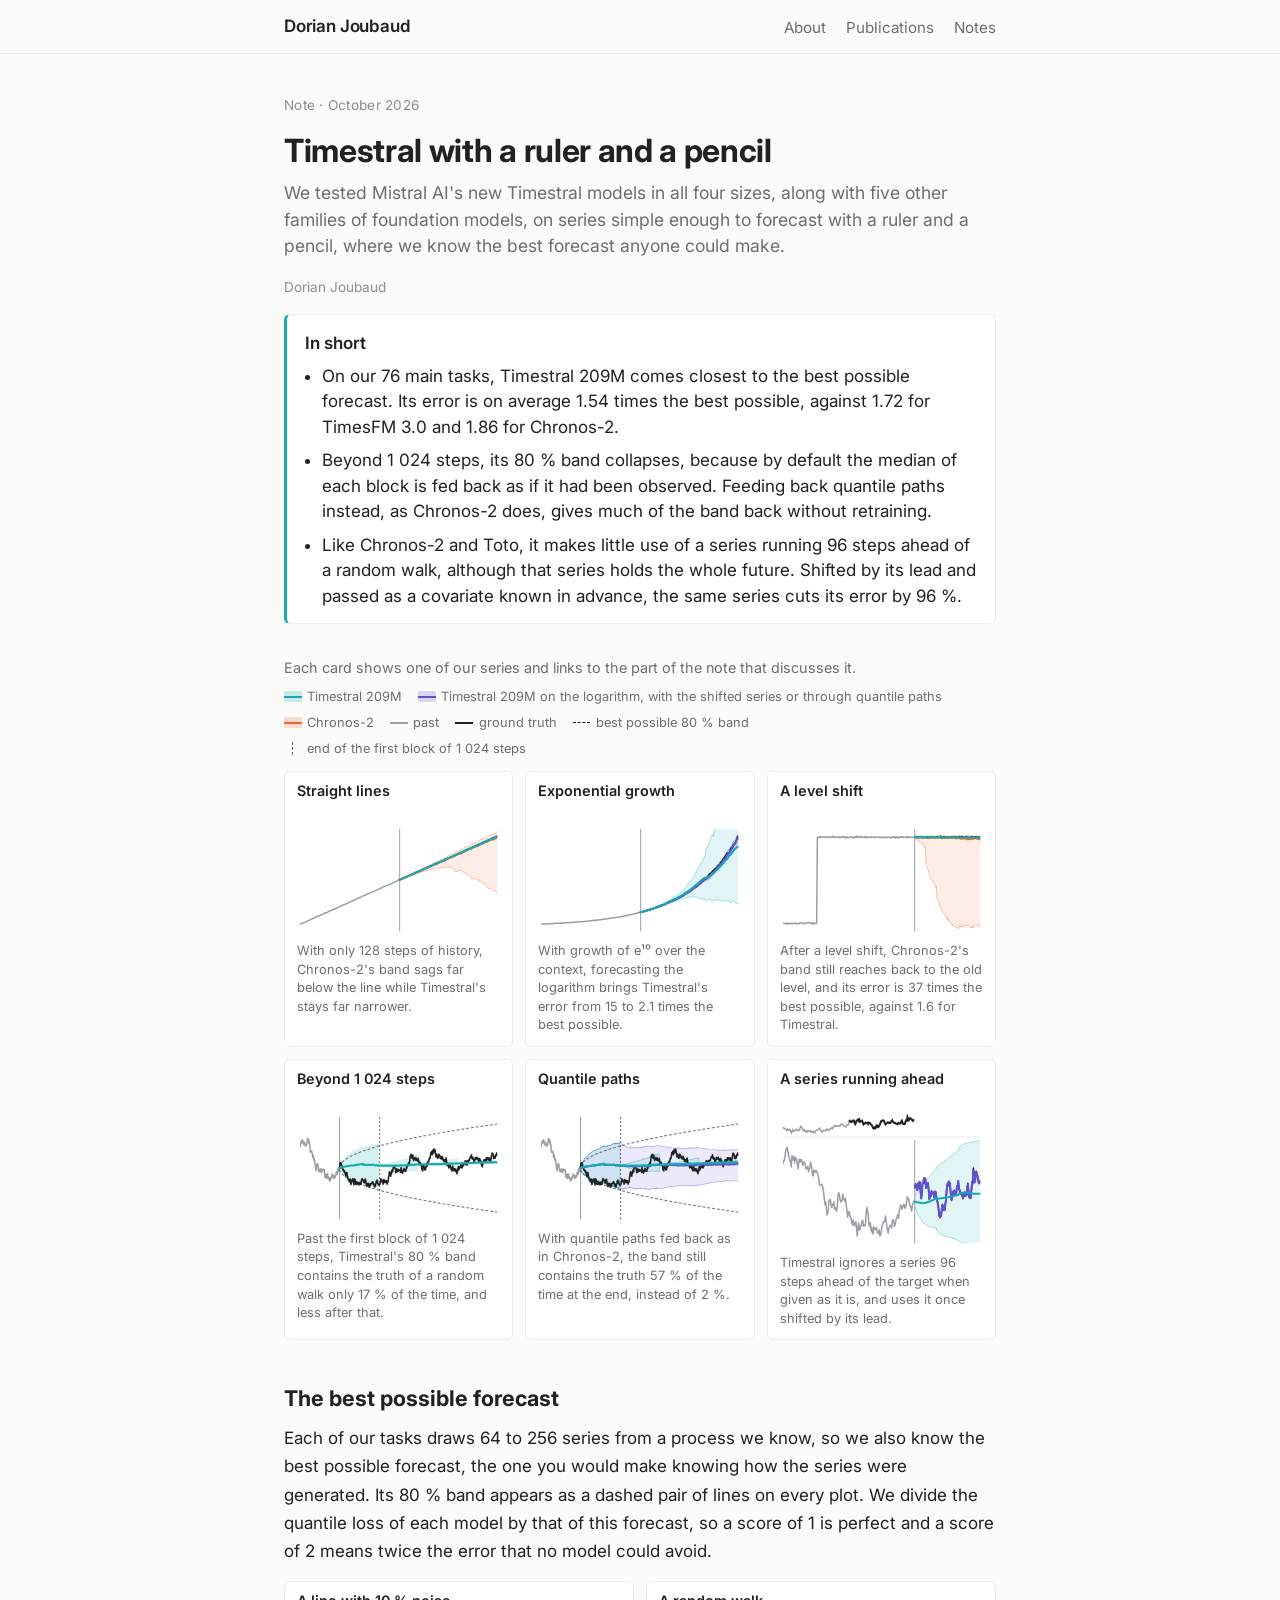
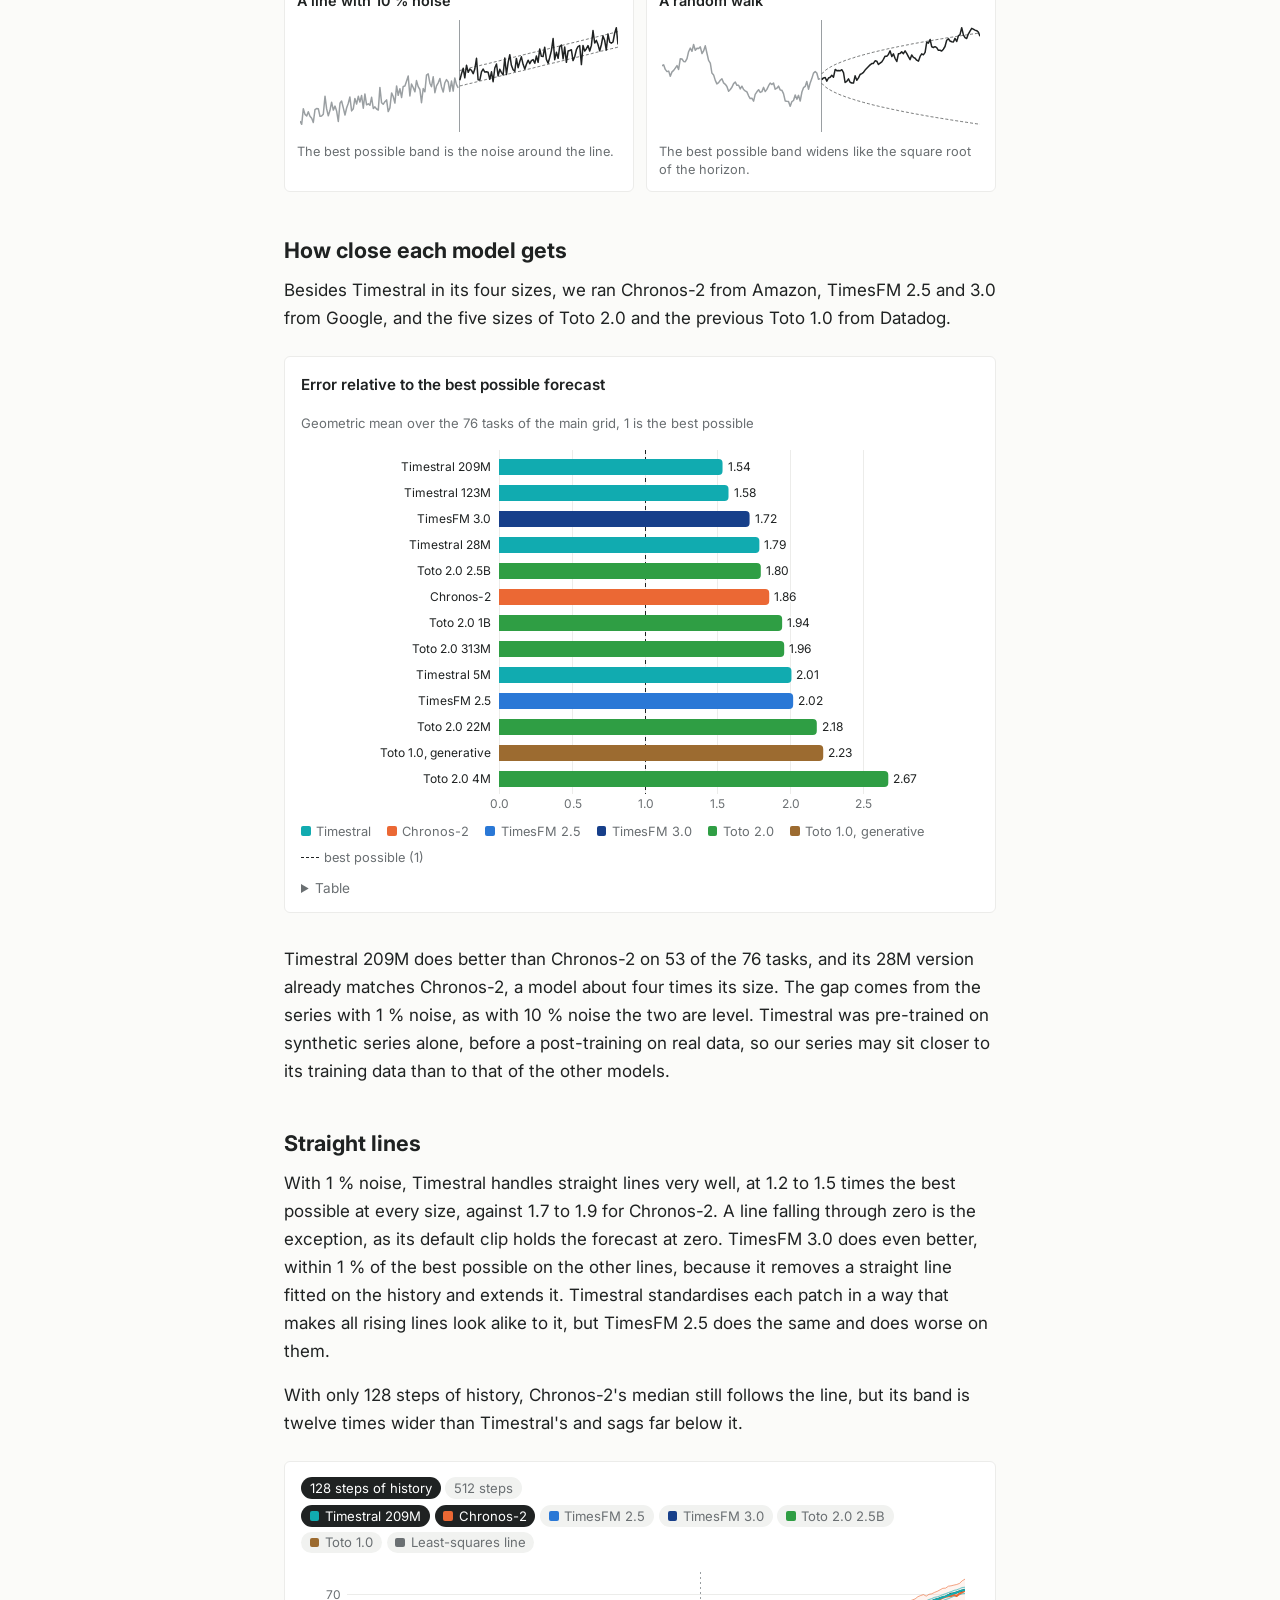
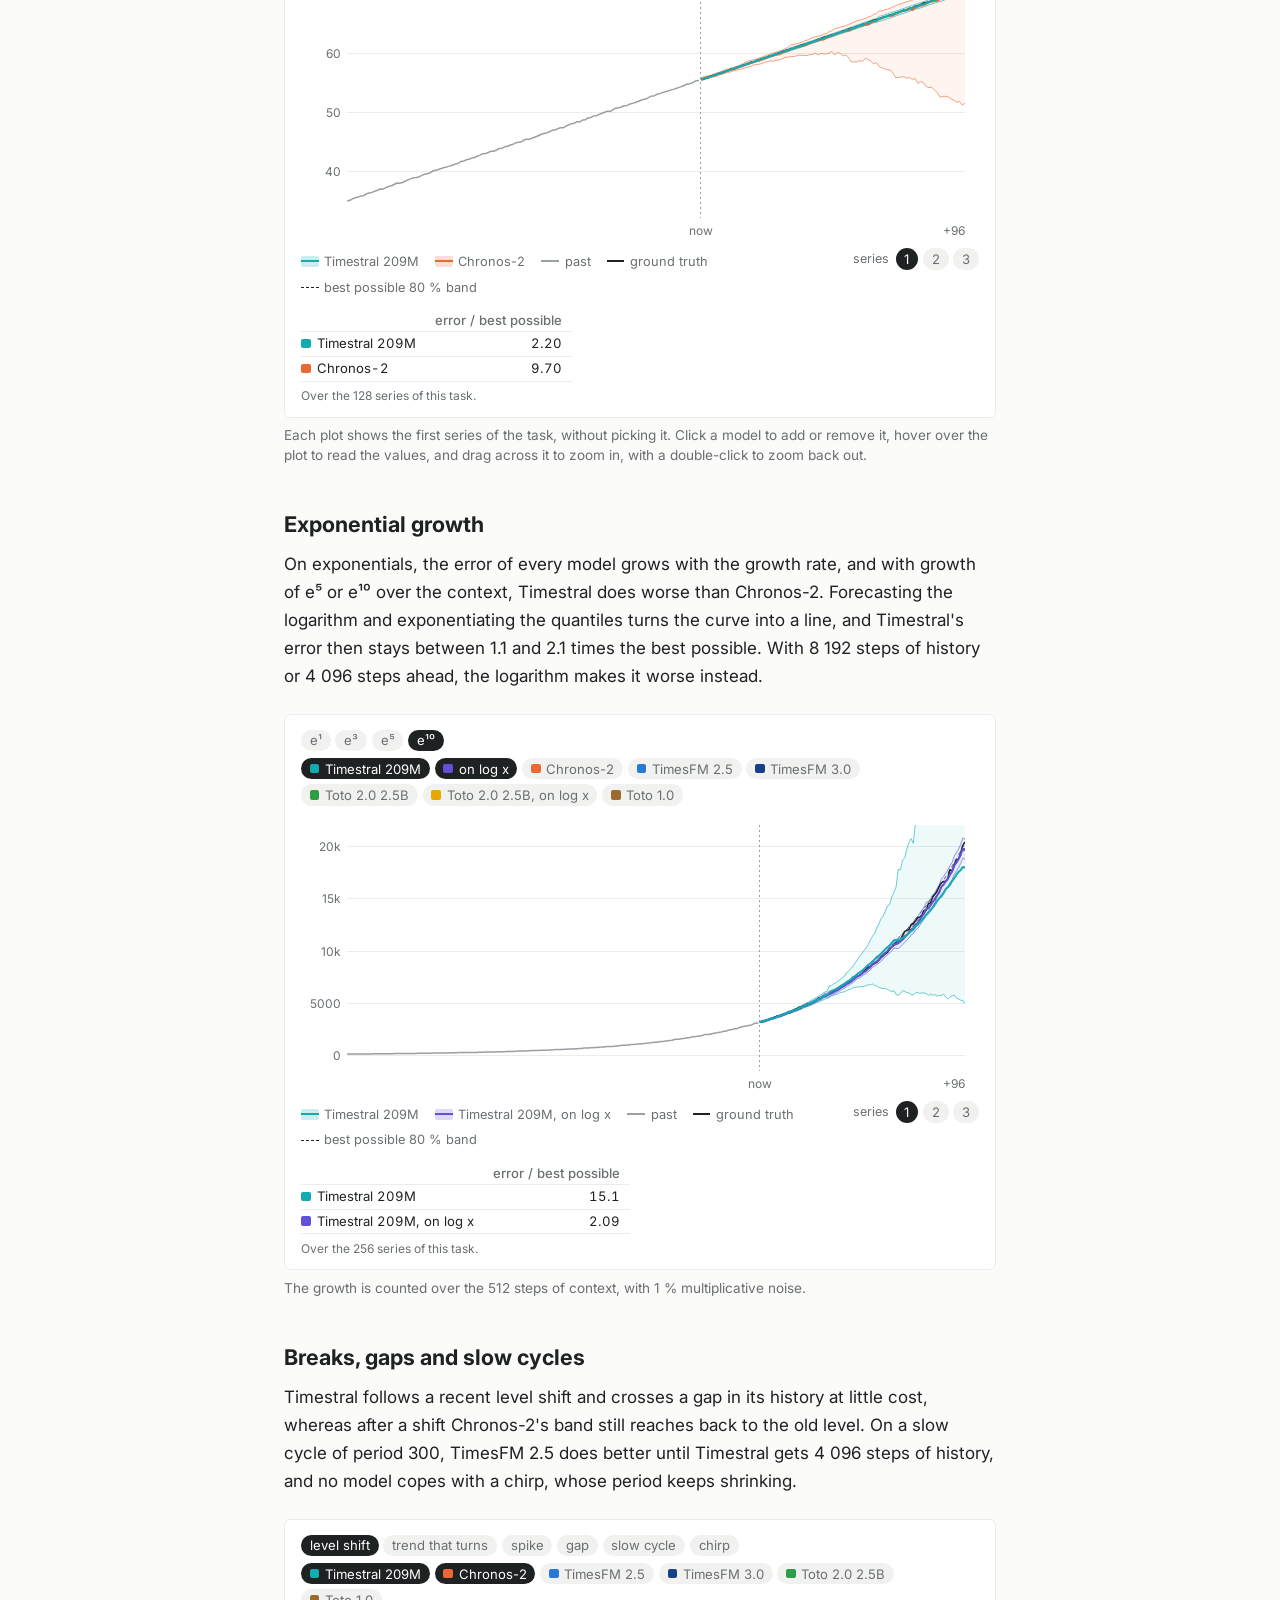
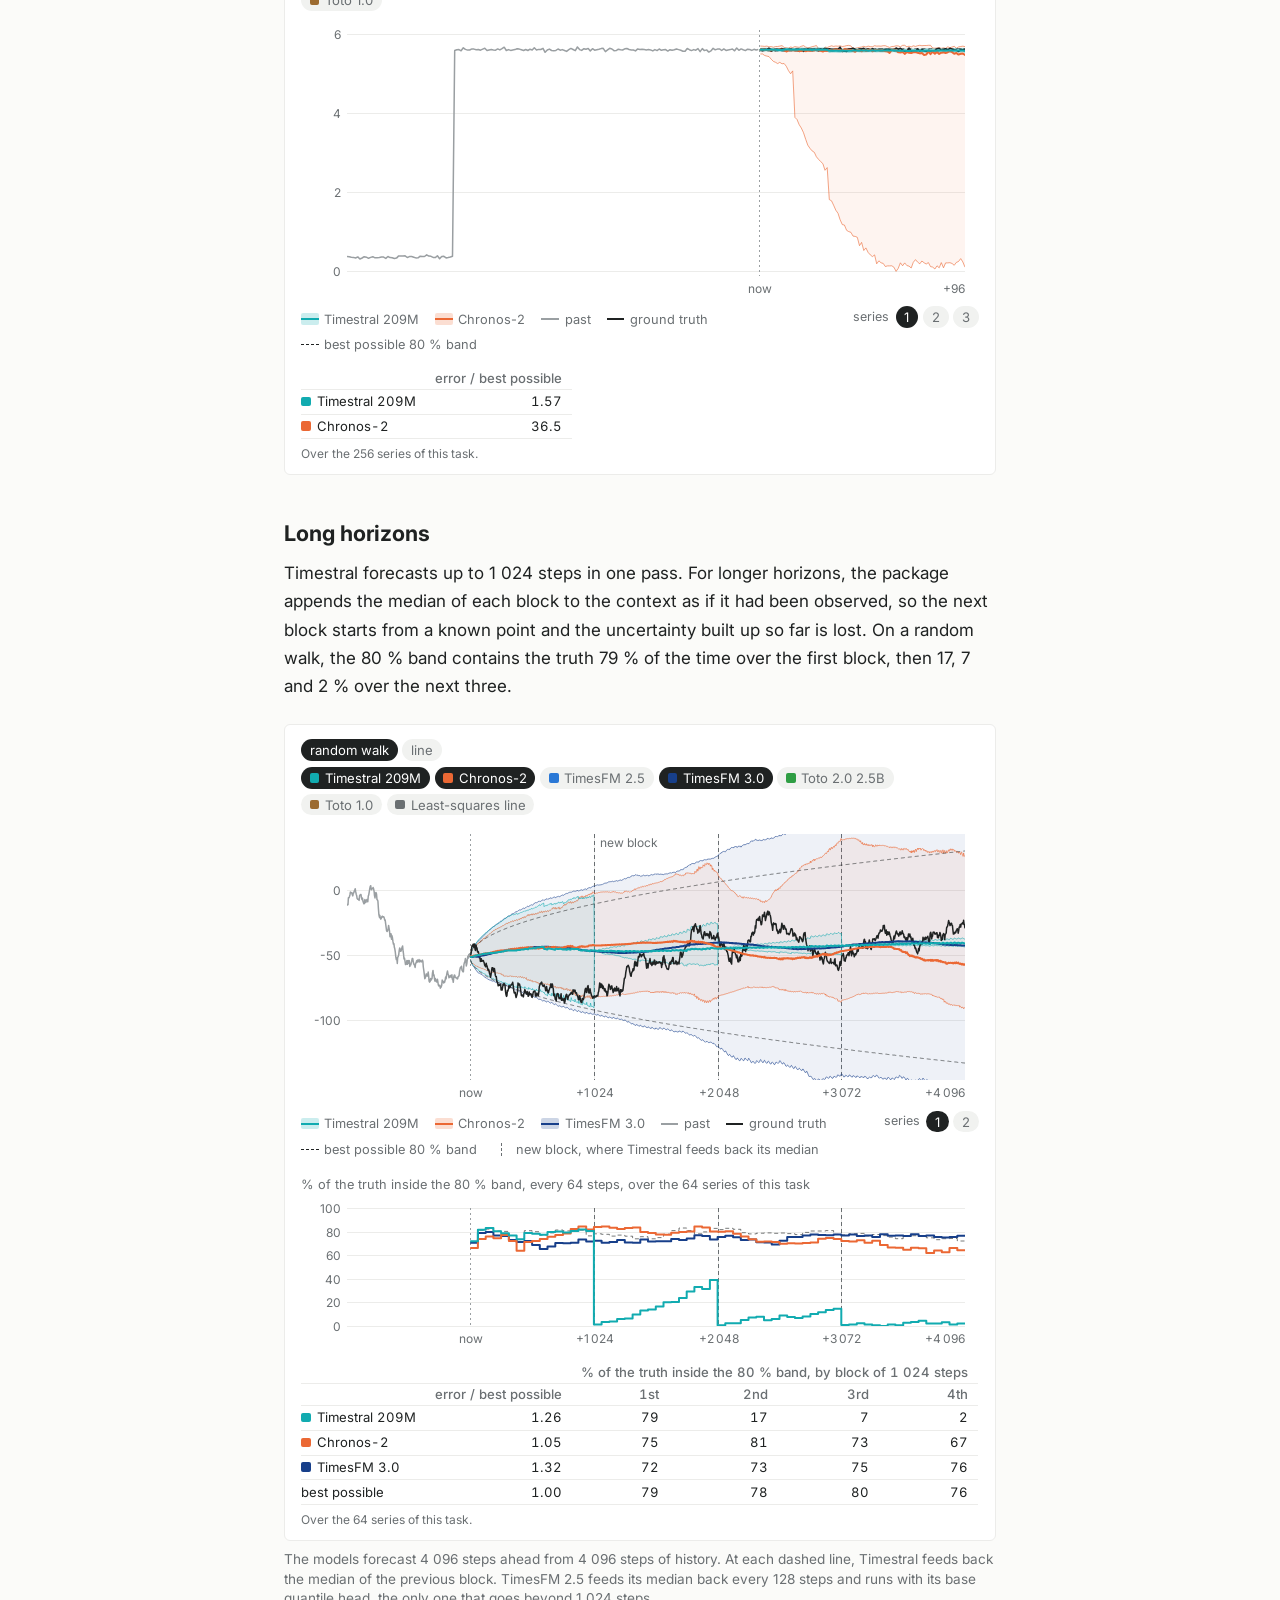
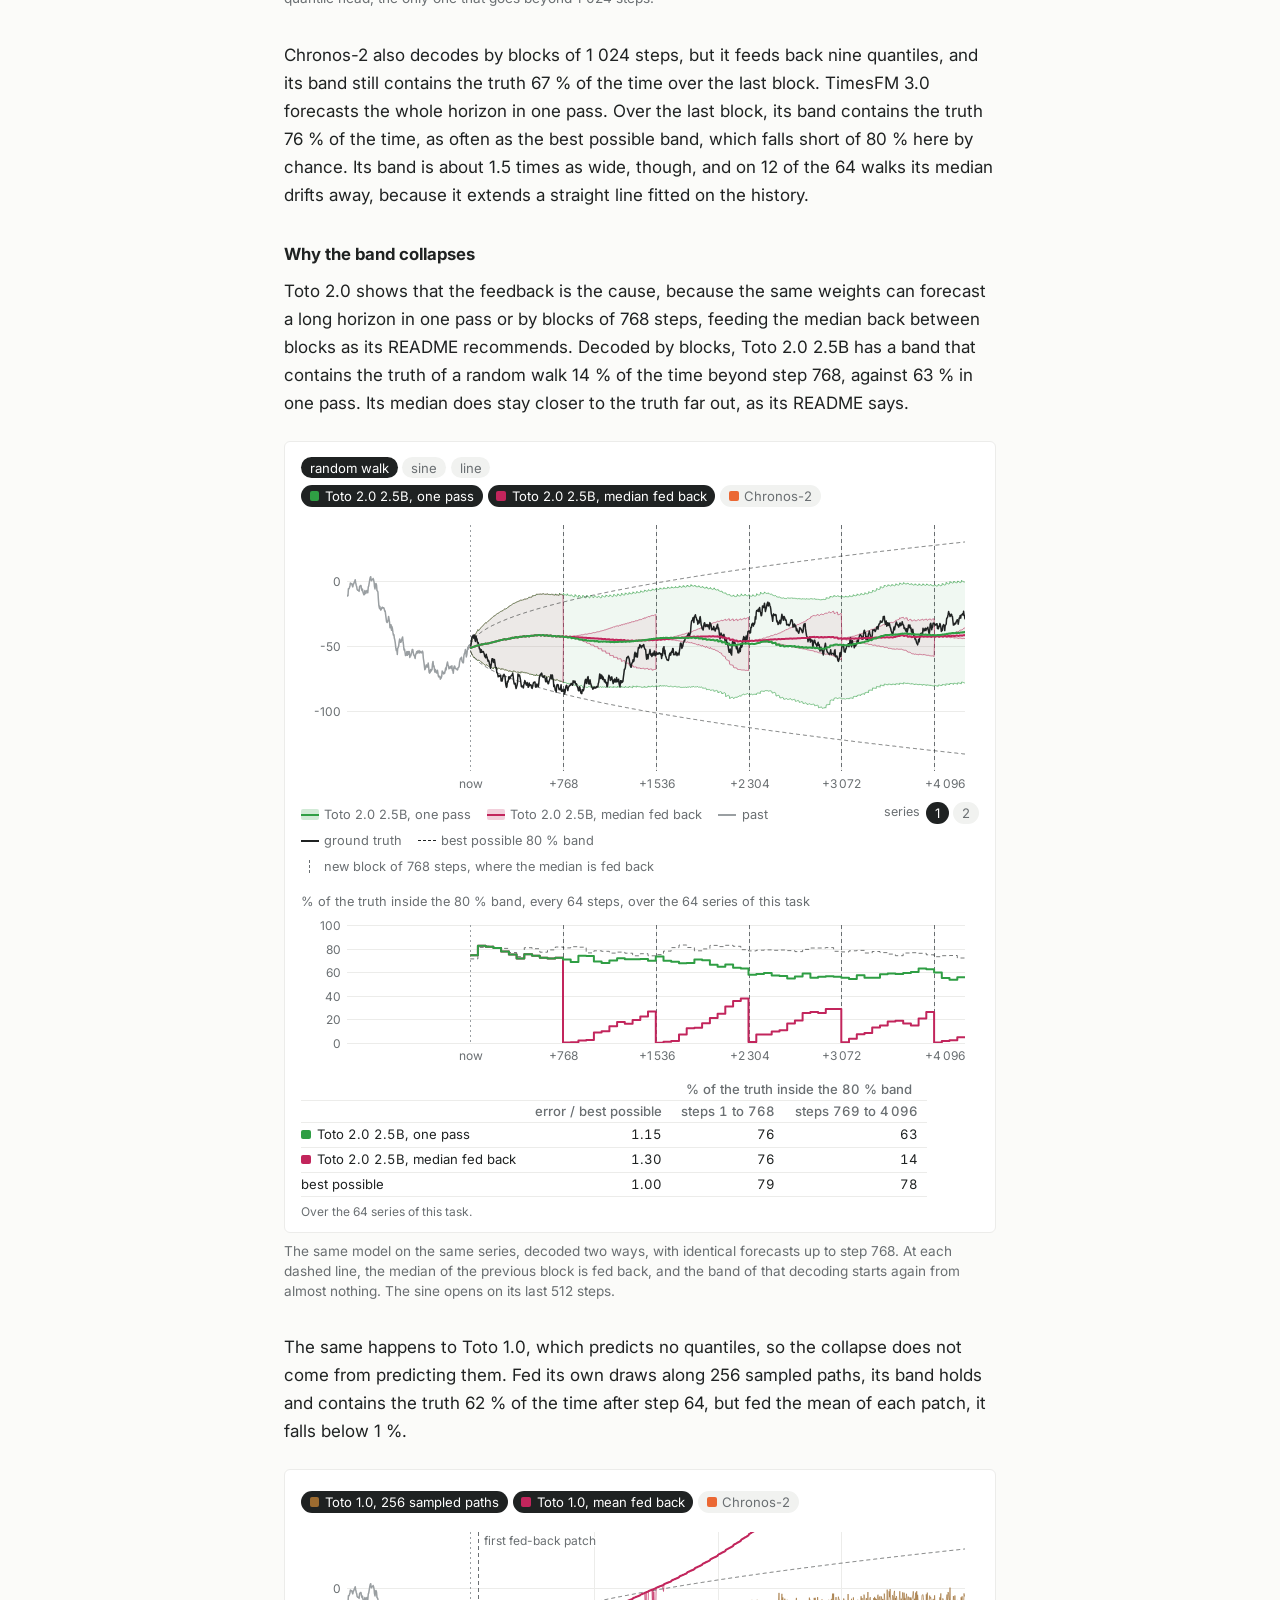
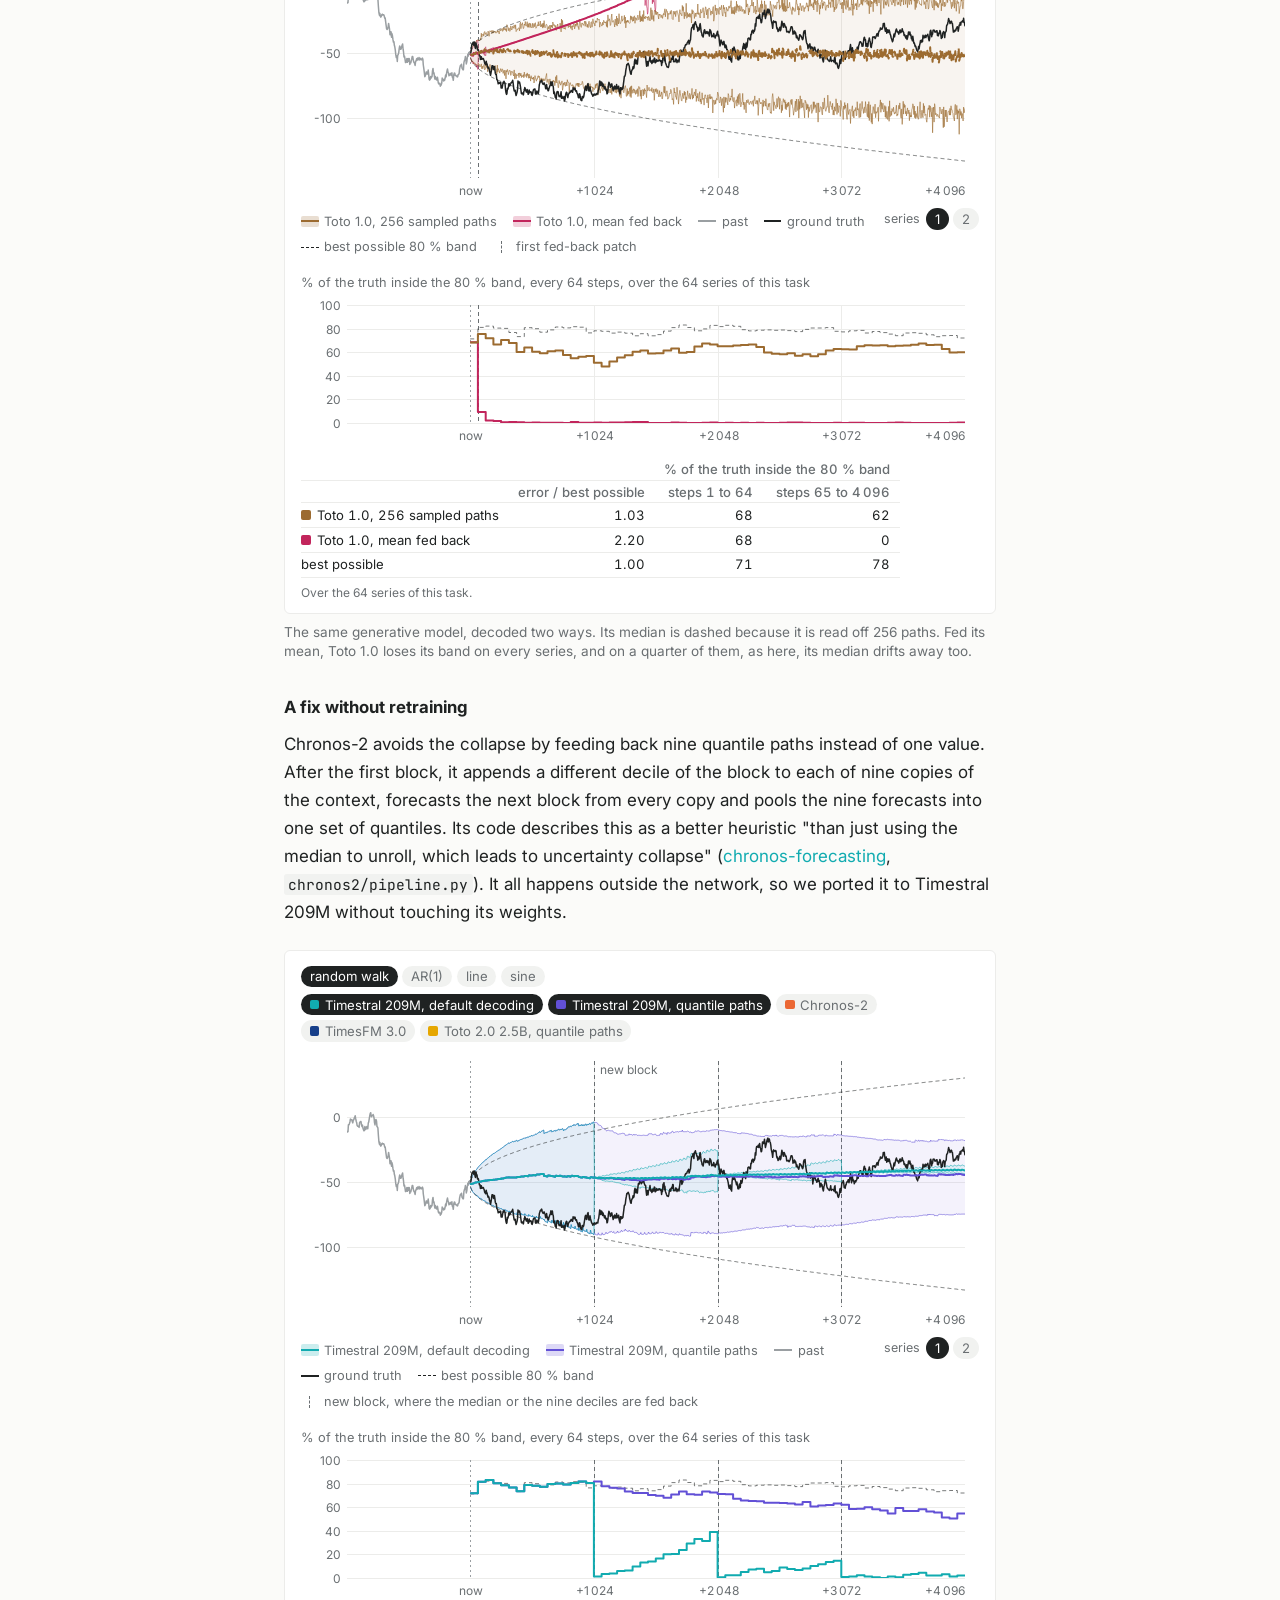
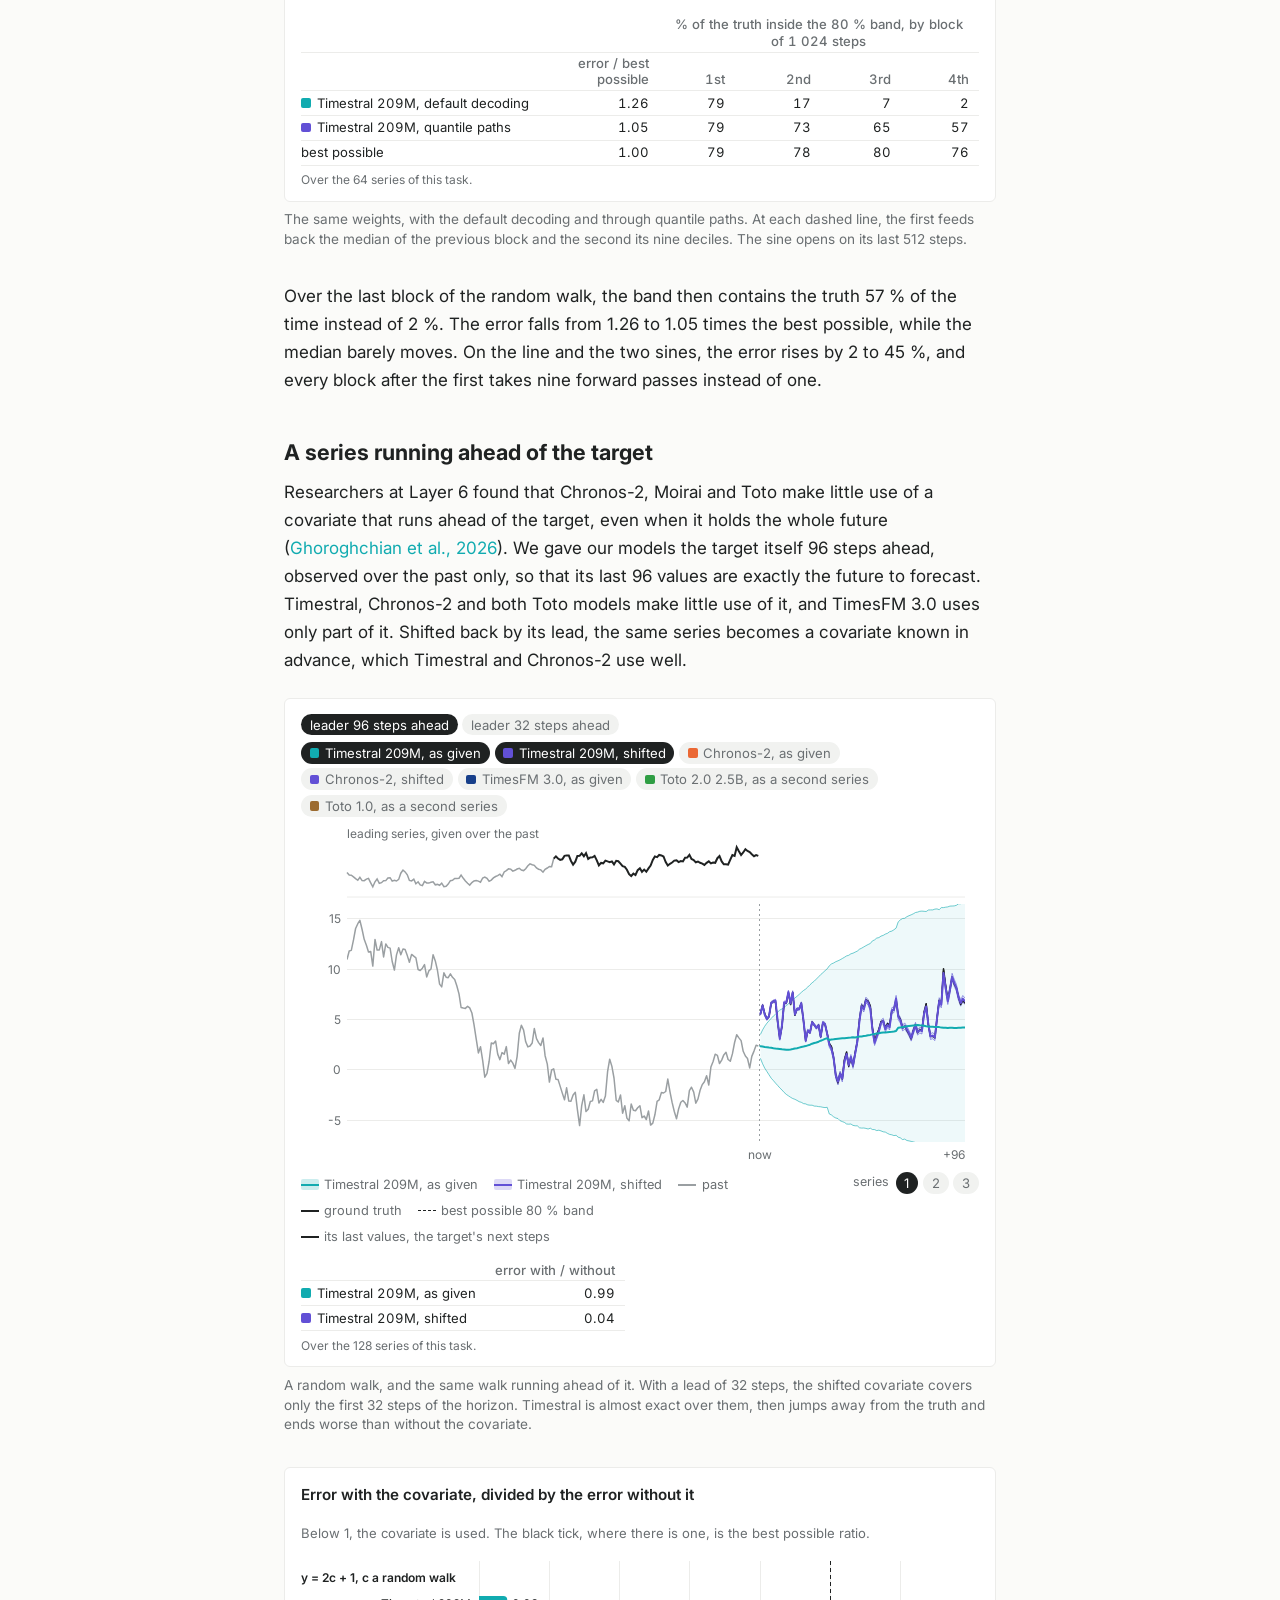
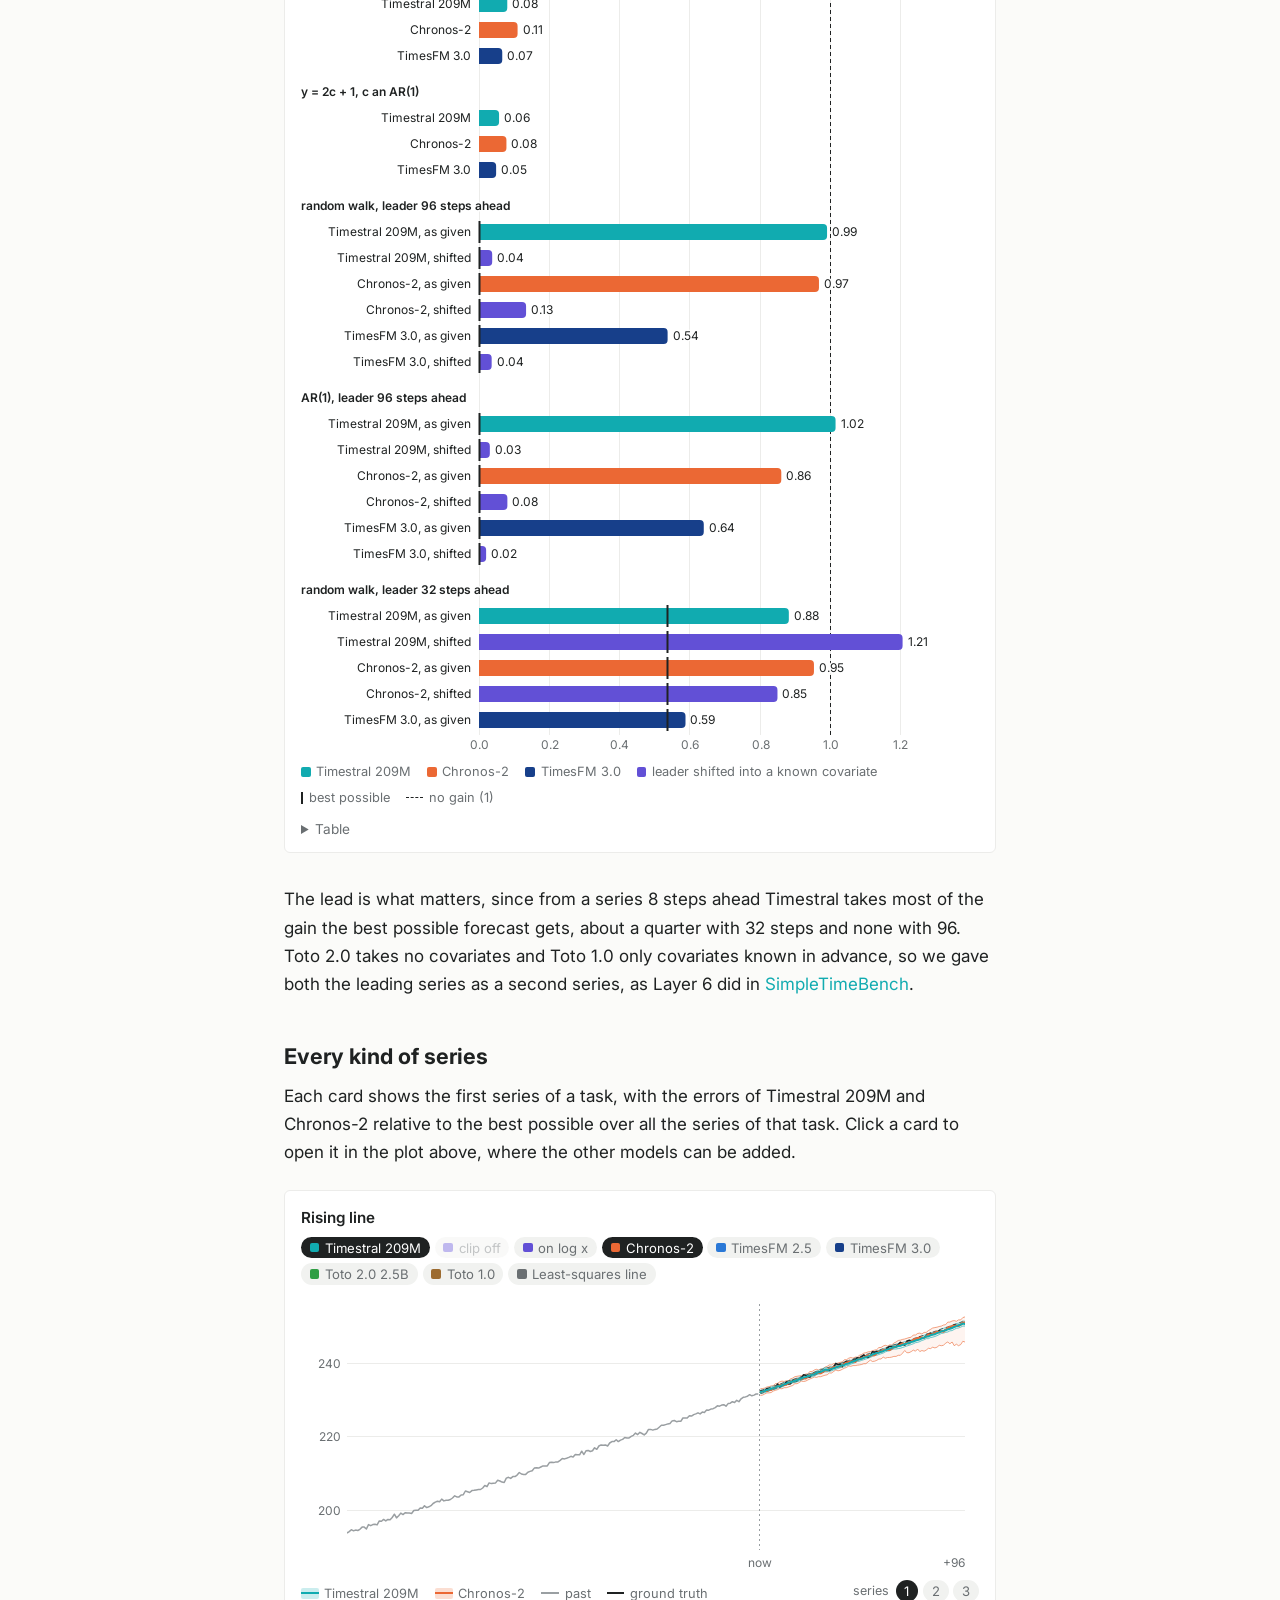
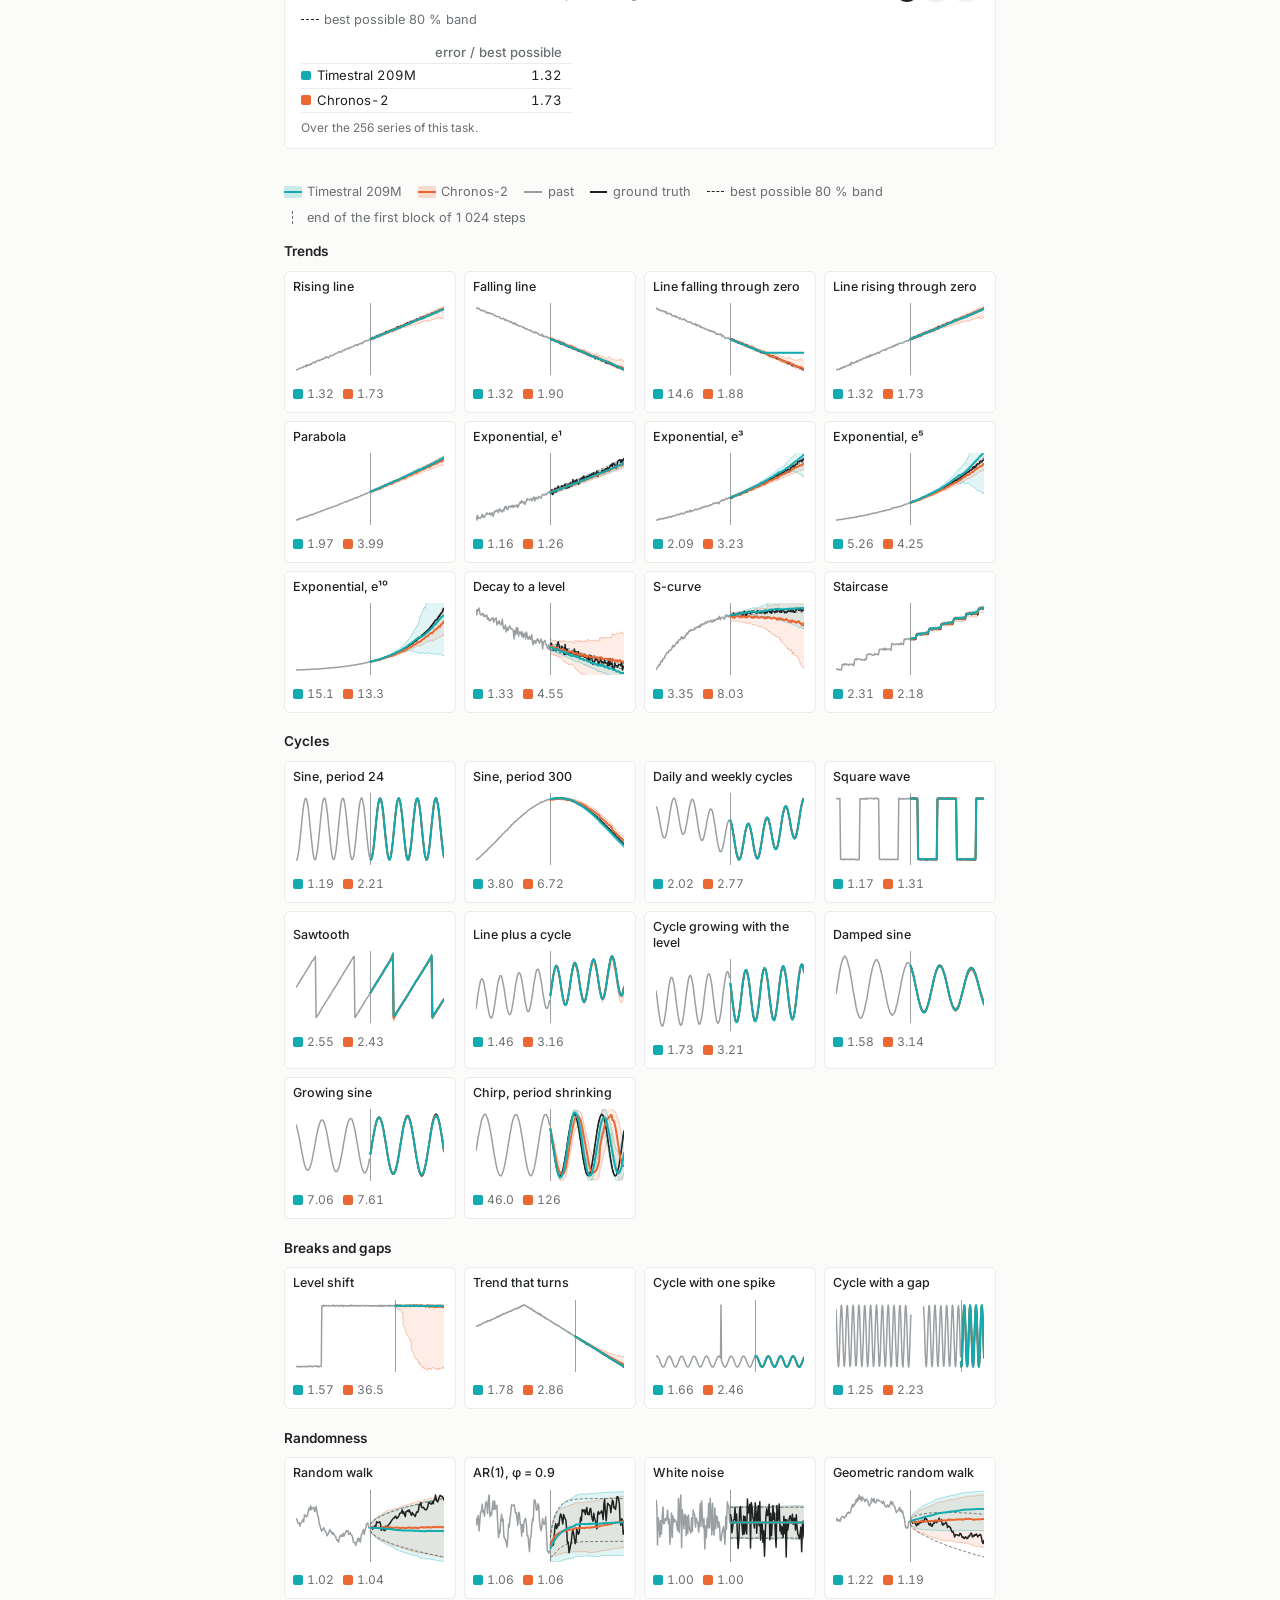
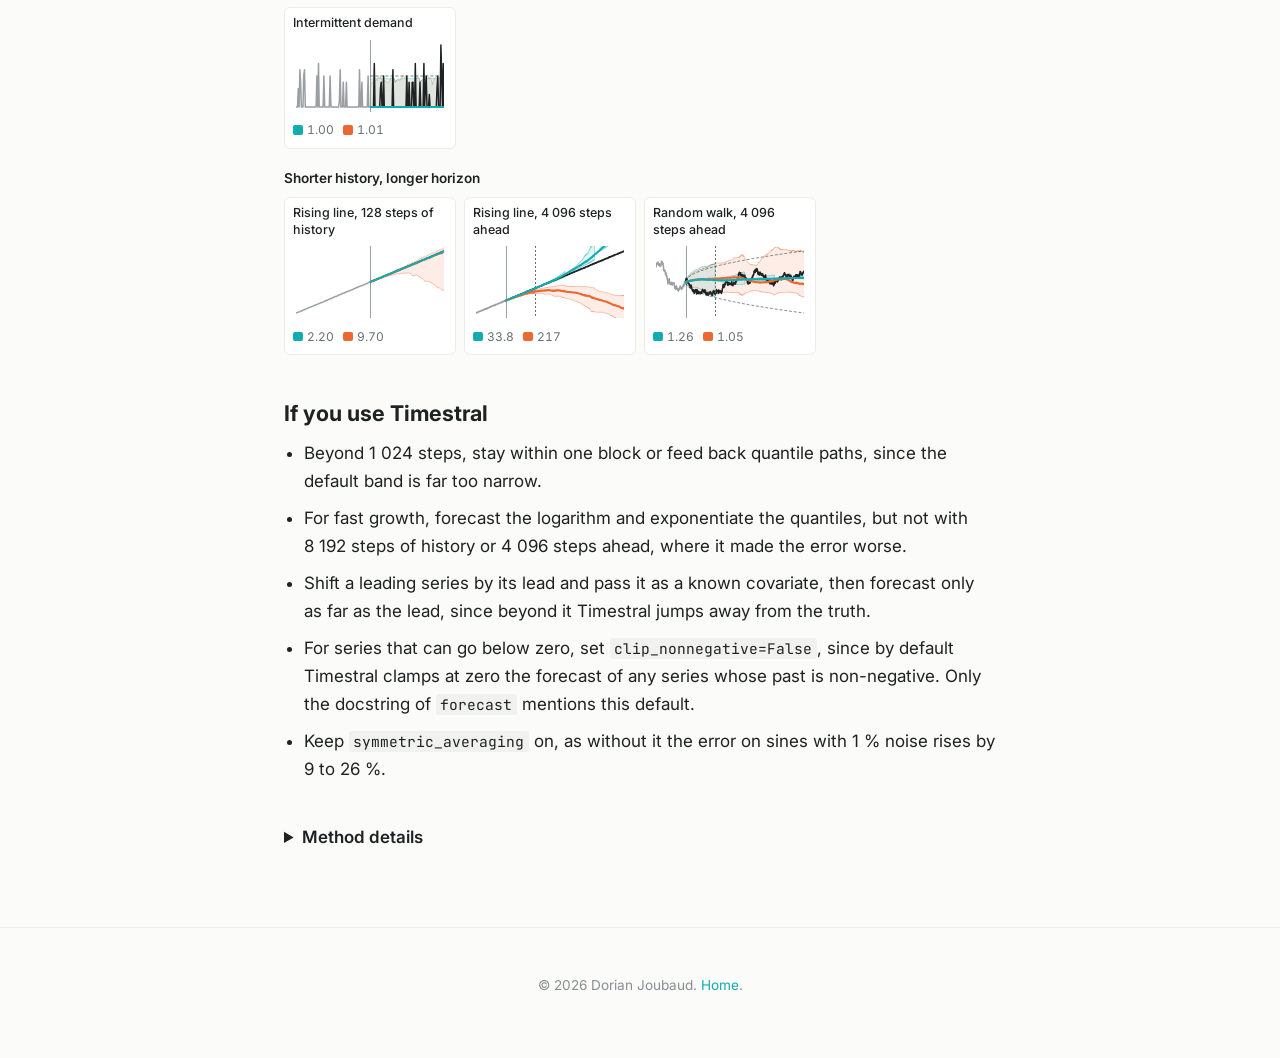
==== notes/timestral/index.html @ c84c9d57 "Timestral note: half the prose, one summary at the top, advice at the end, the default decoding name" ====
<!DOCTYPE html>
<html lang="en">
<head>
    <meta charset="utf-8">
    <meta name="viewport" content="width=device-width, initial-scale=1">
    <title>Timestral with a ruler and a pencil | Dorian Joubaud</title>
    <meta name="description" content="Mistral AI's Timestral models in all four sizes, along with Chronos-2, TimesFM 2.5 and 3.0, Toto 2.0 and Toto 1.0, tested on series simple enough to forecast with a ruler and a pencil, where we know the best forecast anyone could make.">
    <meta name="author" content="Dorian Joubaud">
    <link rel="canonical" href="https://dorianjoubaud.com/notes/timestral/">
    <meta property="og:type" content="article">
    <meta property="og:title" content="Timestral with a ruler and a pencil">
    <meta property="og:description" content="Mistral AI's Timestral models in all four sizes, along with Chronos-2, TimesFM 2.5 and 3.0, Toto 2.0 and Toto 1.0, tested on series simple enough to forecast with a ruler and a pencil, where we know the best forecast anyone could make.">
    <meta property="og:url" content="https://dorianjoubaud.com/notes/timestral/">
    <meta property="og:image" content="https://dorianjoubaud.com/notes/timestral/og.png">
    <meta property="og:image:width" content="1200">
    <meta property="og:image:height" content="630">
    <meta name="twitter:card" content="summary_large_image">

    <link rel="icon" type="image/png" sizes="32x32" href="../../favicon-32x32.png">
    <link rel="preconnect" href="https://fonts.googleapis.com">
    <link rel="preconnect" href="https://fonts.gstatic.com" crossorigin>
    <link href="https://fonts.googleapis.com/css2?family=Inter:wght@400;500;600;700&family=JetBrains+Mono:wght@500;600&display=swap" rel="stylesheet">
    <link rel="stylesheet" href="../../css/main.css">
    <link rel="stylesheet" href="post.css">
</head>
<body>

<nav class="topnav">
    <div class="topnav__inner">
        <a class="topnav__brand" href="../../">Dorian Joubaud</a>
        <ul class="topnav__links">
            <li><a href="../../#about">About</a></li>
            <li><a href="../../#publications">Publications</a></li>
            <li><a href="../../#notes">Notes</a></li>
        </ul>
    </div>
</nav>

<main class="container note">

    <p class="note__kicker">Note · October 2026</p>
    <h1 class="note__title">Timestral with a ruler and a pencil</h1>
    <p class="note__dek">
        We tested Mistral AI's new Timestral models in all four sizes, along with five other families of foundation
        models, on series simple enough to forecast with a ruler and a pencil, where we know the best forecast anyone
        could make.
    </p>
    <p class="note__meta">Dorian Joubaud</p>

    <div class="tldr">
        <p class="tldr__title">In short</p>
        <ul>
            <li>On our 76 main tasks, Timestral 209M comes closest to the best possible forecast. Its error is on
                average 1.54 times the best possible, against 1.72 for TimesFM 3.0 and 1.86 for Chronos-2.</li>
            <li>Beyond 1&nbsp;024 steps, its 80&nbsp;% band collapses, because by default the median of each block is
                fed back as if it had been observed. Feeding back quantile paths instead, as Chronos-2 does, gives much
                of the band back without retraining.</li>
            <li>Like Chronos-2 and Toto, it makes little use of a series running 96 steps ahead of a random walk,
                although that series holds the whole future. Shifted by its lead and passed as a covariate known in
                advance, the same series cuts its error by 96&nbsp;%.</li>
        </ul>
    </div>

    <p class="cards__lede">Each card shows one of our series and links to the part of the note that discusses it.</p>
    <div class="viewer__legend cards__legend">
        <span><span class="key-model" style="--c:#11ABB0"></span>Timestral 209M</span>
        <span><span class="key-model" style="--c:#6250d6"></span>Timestral 209M on the logarithm, with the shifted series or through quantile paths</span>
        <span><span class="key-model" style="--c:#eb6834"></span>Chronos-2</span>
        <span><span class="key-line" style="border-color:#9a9fa2"></span>past</span>
        <span><span class="key-line" style="border-color:#1f2222"></span>ground truth</span>
        <span><span class="key-dash"></span>best possible 80&nbsp;% band</span>
        <span><span class="key-vdash"></span>end of the first block of 1&nbsp;024 steps</span>
    </div>
    <div class="cards">
        <a class="card mini" href="#lines"
           data-fc='{"cell":"E2__linear_up__C128_H96_n0.01","keys":["timestral-209m","chronos-2"]}'>
            <span class="card__title">Straight lines</span>
            <span class="mini__plot"></span>
            <span class="card__text">With only 128 steps of history, Chronos-2's band sags far below the line while Timestral's stays far narrower.</span>
        </a>
        <a class="card mini" href="#exp"
           data-fc='{"cell":"E1__exp_k10__C512_H96_n0.01","keys":["timestral-209m","timestral-209m/log"]}'>
            <span class="card__title">Exponential growth</span>
            <span class="mini__plot"></span>
            <span class="card__text">With growth of e¹⁰ over the context, forecasting the logarithm brings Timestral's error from 15 to 2.1 times the best possible.</span>
        </a>
        <a class="card mini" href="#breaks"
           data-fc='{"cell":"E1__level_shift__C512_H96_n0.01","keys":["timestral-209m","chronos-2"],"ctx":192}'>
            <span class="card__title">A level shift</span>
            <span class="mini__plot"></span>
            <span class="card__text">After a level shift, Chronos-2's band still reaches back to the old level, and its error is 37 times the best possible, against 1.6 for Timestral.</span>
        </a>
        <a class="card mini" href="#horizon"
           data-fc='{"cell":"E3__rw__C4096_H4096_n0","keys":["timestral-209m"],"ctx":256,"rule":[1024]}'>
            <span class="card__title">Beyond 1&nbsp;024 steps</span>
            <span class="mini__plot"></span>
            <span class="card__text">Past the first block of 1&nbsp;024 steps, Timestral's 80&nbsp;% band contains the truth of a random walk only 17&nbsp;% of the time, and less after that.</span>
        </a>
        <a class="card mini" href="#fix"
           data-fc='{"cell":"E3__rw__C4096_H4096_n0","keys":["timestral-209m","timestral-209m/qpaths"],"ctx":256,"rule":[1024]}'>
            <span class="card__title">Quantile paths</span>
            <span class="mini__plot"></span>
            <span class="card__text">With quantile paths fed back as in Chronos-2, the band still contains the truth 57&nbsp;% of the time at the end, instead of 2&nbsp;%.</span>
        </a>
        <a class="card mini" href="#cov"
           data-fc='{"cell":"E4__lead_rw_L96__C512_H96_n0","keys":["timestral-209m@past_cov","timestral-209m@lead_known"],"lane":"past_cov","oracle":"oracle@lead_known","ctx":192}'>
            <span class="card__title">A series running ahead</span>
            <span class="mini__plot"></span>
            <span class="card__text">Timestral ignores a series 96 steps ahead of the target when given as it is, and uses it once shifted by its lead.</span>
        </a>
    </div>

    <h2 id="method">The best possible forecast</h2>
    <p>
        Each of our tasks draws 64 to 256 series from a process we know, so we also know the best possible forecast,
        the one you would make knowing how the series were generated. Its 80&nbsp;% band appears as a dashed pair of
        lines on every plot. We divide the quantile loss of each model by that of this forecast, so a score of 1 is
        perfect and a score of 2 means twice the error that no model could avoid.
    </p>
    <div class="cards cards--two">
        <div class="card mini" data-fc='{"cell":"E1__linear_up__C512_H96_n0.1","keys":[],"height":120}'>
            <span class="card__title">A line with 10&nbsp;% noise</span>
            <span class="mini__plot"></span>
            <span class="card__text">The best possible band is the noise around the line.</span>
        </div>
        <div class="card mini" data-fc='{"cell":"E1__rw__C512_H96_n0","keys":[],"height":120}'>
            <span class="card__title">A random walk</span>
            <span class="mini__plot"></span>
            <span class="card__text">The best possible band widens like the square root of the horizon.</span>
        </div>
    </div>

    <h2 id="scores">How close each model gets</h2>
    <p>
        Besides Timestral in its four sizes, we ran Chronos-2 from Amazon, TimesFM 2.5 and 3.0 from Google, and the
        five sizes of Toto 2.0 and the previous Toto 1.0 from Datadog.
    </p>
    <figure class="fig">
        <div class="fig__frame">
            <p class="fig__title">Error relative to the best possible forecast</p>
            <p class="fig__sub">Geometric mean over the 76 tasks of the main grid, 1 is the best possible</p>
            <div id="fig-overall"></div>
        </div>
    </figure>
    <p>
        Timestral 209M does better than Chronos-2 on 53 of the 76 tasks, and its 28M version already matches
        Chronos-2, a model about four times its size. The gap comes from the series with 1&nbsp;% noise, as with
        10&nbsp;% noise the two are level. Timestral was pre-trained on synthetic series alone, before a post-training
        on real data, so our series may sit closer to its training data than to that of the other models.
    </p>

    <h2 id="lines">Straight lines</h2>
    <p>
        With 1&nbsp;% noise, Timestral handles straight lines very well, at 1.2 to 1.5 times the best possible at every
        size, against 1.7 to 1.9 for Chronos-2. A line falling through zero is the exception, as its default clip
        holds the forecast at zero. TimesFM 3.0 does even better, within 1&nbsp;% of the best possible on the other lines, because it removes
        a straight line fitted on the history and extends it. Timestral standardises each patch in a way that makes all
        rising lines look alike to it, but TimesFM 2.5 does the same and does worse on them.
    </p>
    <p>
        With only 128 steps of history, Chronos-2's median still follows the line, but its band is twelve times wider
        than Timestral's and sags far below it.
    </p>
    <figure class="fig">
        <div class="fig__frame fc" data-fc='{"cells":[["E2__linear_up__C128_H96_n0.01","128 steps of history"],["E1__linear_up__C512_H96_n0.01","512 steps"]],
            "choices":["timestral-209m","chronos-2","timesfm-2.5","timesfm-3","toto2-2.5b","toto1","linreg"],"on":["timestral-209m","chronos-2"]}'></div>
        <figcaption>Each plot shows the first series of the task, without picking it. Click a model to add or remove
            it, hover over the plot to read the values, and drag across it to zoom in, with a double-click to zoom back
            out.</figcaption>
    </figure>

    <h2 id="exp">Exponential growth</h2>
    <p>
        On exponentials, the error of every model grows with the growth rate, and with growth of e⁵ or e¹⁰ over the
        context, Timestral does worse than Chronos-2. Forecasting the logarithm and exponentiating the quantiles turns
        the curve into a line, and Timestral's error then stays between 1.1 and 2.1 times the best possible. With
        8&nbsp;192 steps of history or 4&nbsp;096 steps ahead, the logarithm makes it worse instead.
    </p>
    <figure class="fig">
        <div class="fig__frame fc" data-fc='{"cells":[["E1__exp_k1__C512_H96_n0.01","e¹"],["E1__exp_k3__C512_H96_n0.01","e³"],["E1__exp_k5__C512_H96_n0.01","e⁵"],["E1__exp_k10__C512_H96_n0.01","e¹⁰"]],
            "start":3,
            "choices":["timestral-209m",["timestral-209m/log",null,"on log x"],"chronos-2","timesfm-2.5","timesfm-3","toto2-2.5b",["toto2-2.5b/log",null,"Toto 2.0 2.5B, on log x"],"toto1"],"on":["timestral-209m","timestral-209m/log"]}'></div>
        <figcaption>The growth is counted over the 512 steps of context, with 1&nbsp;% multiplicative noise.</figcaption>
    </figure>

    <h2 id="breaks">Breaks, gaps and slow cycles</h2>
    <p>
        Timestral follows a recent level shift and crosses a gap in its history at little cost, whereas after a shift
        Chronos-2's band still reaches back to the old level. On a slow cycle of period 300, TimesFM 2.5 does better
        until Timestral gets 4&nbsp;096 steps of history, and no model copes with a chirp, whose period keeps
        shrinking.
    </p>
    <figure class="fig">
        <div class="fig__frame fc" data-fc='{"cells":[["E1__level_shift__C512_H96_n0.01","level shift"],["E1__trend_break__C512_H96_n0.01","trend that turns"],["E1__spike__C512_H96_n0.01","spike"],["E1__missing_block__C512_H96_n0.01","gap"],["E1__sine_p300__C512_H96_n0.01","slow cycle"],["E1__chirp__C512_H96_n0.01","chirp"]],
            "choices":["timestral-209m","chronos-2","timesfm-2.5","timesfm-3","toto2-2.5b","toto1"],"on":["timestral-209m","chronos-2"]}'></div>
    </figure>

    <h2 id="horizon">Long horizons</h2>
    <p>
        Timestral forecasts up to 1&nbsp;024 steps in one pass. For longer horizons, the package appends the median of
        each block to the context as if it had been observed, so the next block starts from a known point and the
        uncertainty built up so far is lost. On a random walk, the 80&nbsp;% band contains the truth 79&nbsp;% of the
        time over the first block, then 17, 7 and 2&nbsp;% over the next three.
    </p>
    <figure class="fig">
        <div class="fig__frame fc" data-fc='{"cells":[["E3__rw__C4096_H4096_n0","random walk"],["E3__linear_up__C4096_H4096_n0.01","line"]],
            "choices":["timestral-209m","chronos-2",["timesfm-2.5/basehead",null,"TimesFM 2.5"],"timesfm-3","toto2-2.5b","toto1","linreg"],
            "on":["timestral-209m","chronos-2","timesfm-3"],"rule":[1024,"new block"],"ruleKey":"new block, where Timestral feeds back its median","every":1024,"blocks":true,"cover":true}'></div>
        <figcaption>The models forecast 4&nbsp;096 steps ahead from 4&nbsp;096 steps of history. At each dashed line,
            Timestral feeds back the median of the previous block. TimesFM 2.5 feeds its median back every 128 steps
            and runs with its base quantile head, the only one that goes beyond 1&nbsp;024 steps.</figcaption>
    </figure>
    <p>
        Chronos-2 also decodes by blocks of 1&nbsp;024 steps, but it feeds back nine quantiles, and its band still
        contains the truth 67&nbsp;% of the time over the last block. TimesFM 3.0 forecasts the whole horizon in one
        pass. Over the last block, its band contains the truth 76&nbsp;% of the time, as often as the best possible
        band, which falls short of 80&nbsp;% here by chance. Its band is about 1.5 times as wide, though, and on 12 of the 64 walks its
        median drifts away, because it extends a straight line fitted on the history.
    </p>

    <h3 id="toto">Why the band collapses</h3>
    <p>
        Toto 2.0 shows that the feedback is the cause, because the same weights can forecast a long horizon in one
        pass or by blocks of 768 steps, feeding the median back between blocks as its README recommends. Decoded by
        blocks, Toto 2.0 2.5B has a band that contains the truth of a random walk 14&nbsp;% of the time beyond step
        768, against 63&nbsp;% in one pass. Its median does stay closer to the truth far out, as its README says.
    </p>
    <figure class="fig">
        <div class="fig__frame fc" data-fc='{"cells":[["E3__rw__C4096_H4096_n0","random walk"],["E3__sine_p24__C4096_H4096_n0.01","sine",[3584,4096]],["E3__linear_up__C4096_H4096_n0.01","line"]],
            "choices":[["toto2-2.5b",null,"Toto 2.0 2.5B, one pass"],["toto2-2.5b/block768",null,"Toto 2.0 2.5B, median fed back"],"chronos-2"],
            "on":["toto2-2.5b","toto2-2.5b/block768"],"rule":[768,"median fed back"],"ruleKey":"new block of 768 steps, where the median is fed back","every":768,"split":768,"cover":true}'></div>
        <figcaption>The same model on the same series, decoded two ways, with identical forecasts up to step 768. At
            each dashed line, the median of the previous block is fed back, and the band of that decoding starts again
            from almost nothing. The sine opens on its last 512 steps.</figcaption>
    </figure>
    <p>
        The same happens to Toto 1.0, which predicts no quantiles, so the collapse does not come from predicting them.
        Fed its own draws along 256 sampled paths, its band holds and contains the truth 62&nbsp;% of the time after
        step 64, but fed the mean of each patch, it falls below 1&nbsp;%.
    </p>
    <figure class="fig">
        <div class="fig__frame fc" data-fc='{"cells":[["E3__rw__C4096_H4096_n0","random walk"]],
            "choices":[["toto1",null,"Toto 1.0, 256 sampled paths"],["toto1/meanfeed",null,"Toto 1.0, mean fed back"],"chronos-2"],
            "on":["toto1","toto1/meanfeed"],"rule":[64,"first fed-back patch"],"split":64,"cover":true}'></div>
        <figcaption>The same generative model, decoded two ways. Its median is dashed because it is read off 256
            paths. Fed its mean, Toto 1.0 loses its band on every series, and on a quarter of them, as here, its median
            drifts away too.</figcaption>
    </figure>

    <h3 id="fix">A fix without retraining</h3>
    <p>
        Chronos-2 avoids the collapse by feeding back nine quantile paths instead of one value. After the first block,
        it appends a different decile of the block to each of nine copies of the context, forecasts the next block
        from every copy and pools the nine forecasts into one set of quantiles. Its code describes this as a better
        heuristic "than just using the median to unroll, which leads to uncertainty collapse"
        (<a href="https://github.com/amazon-science/chronos-forecasting" target="_blank" rel="noopener">chronos-forecasting</a>,
        <code>chronos2/pipeline.py</code>). It all happens outside the network, so we ported it to Timestral 209M
        without touching its weights.
    </p>
    <figure class="fig">
        <div class="fig__frame fc" data-fc='{"cells":[["E3__rw__C4096_H4096_n0","random walk"],["E3__ar1_09__C4096_H4096_n0","AR(1)"],["E3__linear_up__C4096_H4096_n0.01","line"],["E3__sine_p24__C4096_H4096_n0.01","sine",[3584,4096]]],
            "choices":[["timestral-209m",null,"Timestral 209M, default decoding"],["timestral-209m/qpaths",null,"Timestral 209M, quantile paths"],"chronos-2",
                       "timesfm-3",["toto2-2.5b/qpaths",null,"Toto 2.0 2.5B, quantile paths"]],
            "on":["timestral-209m","timestral-209m/qpaths"],"rule":[1024,"new block"],"ruleKey":"new block, where the median or the nine deciles are fed back","every":1024,"blocks":true,"cover":true}'></div>
        <figcaption>The same weights, with the default decoding and through quantile paths. At each dashed line, the
            first feeds back the median of the previous block and the second its nine deciles. The sine opens on its
            last 512 steps.</figcaption>
    </figure>
    <p>
        Over the last block of the random walk, the band then contains the truth 57&nbsp;% of the time instead of
        2&nbsp;%. The error falls from 1.26 to 1.05 times the best possible, while the median barely moves. On the
        line and the two sines, the error rises by 2 to 45&nbsp;%, and every block after the first takes nine forward
        passes instead of one.
    </p>

    <h2 id="cov">A series running ahead of the target</h2>
    <p>
        Researchers at Layer 6 found that Chronos-2, Moirai and Toto make little use of a covariate that runs ahead of
        the target, even when it holds the whole future
        (<a href="https://arxiv.org/abs/2610.02058" target="_blank" rel="noopener">Ghoroghchian et al., 2026</a>). We
        gave our models the target itself 96 steps ahead, observed over the past only, so that its last 96 values are
        exactly the future to forecast. Timestral, Chronos-2 and both Toto models make little use of it, and TimesFM
        3.0 uses only part of it. Shifted back by its lead, the same series becomes a covariate known in advance, which
        Timestral and Chronos-2 use well.
    </p>
    <figure class="fig">
        <div class="fig__frame fc" data-fc='{"cells":[["E4__lead_rw_L96__C512_H96_n0","leader 96 steps ahead"],["E4__lead_rw_L32__C512_H96_n0","leader 32 steps ahead"]],
            "choices":[["timestral-209m@past_cov",null,"Timestral 209M, as given"],["timestral-209m@lead_known","v","Timestral 209M, shifted"],
                       ["chronos-2@past_cov",null,"Chronos-2, as given"],["chronos-2@lead_known","v","Chronos-2, shifted"],
                       ["timesfm-3@past_cov",null,"TimesFM 3.0, as given"],
                       ["toto2-2.5b@multi_lag",null,"Toto 2.0 2.5B, as a second series"],["toto1@multi_lag",null,"Toto 1.0, as a second series"]],
            "on":["timestral-209m@past_cov","timestral-209m@lead_known"],"lane":"past_cov","laneLabel":"leading series, given over the past",
            "laneKey":"its last values, the target&#39;s next steps","oracle":"oracle@lead_known","summary":"alone"}'></div>
        <figcaption>A random walk, and the same walk running ahead of it. With a lead of 32 steps, the shifted covariate
            covers only the first 32 steps of the horizon. Timestral is almost exact over them, then jumps away from the
            truth and ends worse than without the covariate.</figcaption>
    </figure>
    <figure class="fig">
        <div class="fig__frame">
            <p class="fig__title">Error with the covariate, divided by the error without it</p>
            <p class="fig__sub">Below 1, the covariate is used. The black tick, where there is one, is the best possible ratio.</p>
            <div id="fig-cov"></div>
        </div>
    </figure>
    <p>
        The lead is what matters, since from a series 8 steps ahead Timestral takes most of the gain the best possible
        forecast gets, about a quarter with 32 steps and none with 96. Toto 2.0 takes no covariates and Toto 1.0 only
        covariates known in advance, so we gave both the leading series as a second series, as Layer 6 did in
        <a href="https://github.com/layer6ai-labs/SimpleTimeBench" target="_blank" rel="noopener">SimpleTimeBench</a>.
    </p>

    <h2 id="all">Every kind of series</h2>
    <p>
        Each card shows the first series of a task, with the errors of Timestral 209M and Chronos-2 relative to the
        best possible over all the series of that task. Click a card to open it in the plot above, where the other
        models can be added.
    </p>
    <figure class="fig">
        <div class="fig__frame fc" id="explorer" data-fc='{"cells":[],"picker":"gallery",
            "choices":["timestral-209m",["timestral-209m/noclip","opt","clip off"],["timestral-209m/log","opt","on log x"],"chronos-2","timesfm-2.5","timesfm-3","toto2-2.5b","toto1","linreg"],
            "on":["timestral-209m","chronos-2"]}'></div>
    </figure>
    <div class="viewer__legend cards__legend">
        <span><span class="key-model" style="--c:#11ABB0"></span>Timestral 209M</span>
        <span><span class="key-model" style="--c:#eb6834"></span>Chronos-2</span>
        <span><span class="key-line" style="border-color:#9a9fa2"></span>past</span>
        <span><span class="key-line" style="border-color:#1f2222"></span>ground truth</span>
        <span><span class="key-dash"></span>best possible 80&nbsp;% band</span>
        <span><span class="key-vdash"></span>end of the first block of 1&nbsp;024 steps</span>
    </div>
    <div class="gallery" id="gallery"></div>

    <h2 id="findings">If you use Timestral</h2>
    <ul class="findings">
        <li>Beyond 1&nbsp;024 steps, stay within one block or feed back quantile paths, since the default band is far
            too narrow.</li>
        <li>For fast growth, forecast the logarithm and exponentiate the quantiles, but not with 8&nbsp;192 steps of
            history or 4&nbsp;096 steps ahead, where it made the error worse.</li>
        <li>Shift a leading series by its lead and pass it as a known covariate, then forecast only as far as the lead,
            since beyond it Timestral jumps away from the truth.</li>
        <li>For series that can go below zero, set <code>clip_nonnegative=False</code>, since by default Timestral
            clamps at zero the forecast of any series whose past is non-negative. Only the docstring of
            <code>forecast</code> mentions this default.</li>
        <li>Keep <code>symmetric_averaging</code> on, as without it the error on sines with 1&nbsp;% noise rises by 9
            to 26&nbsp;%.</li>
    </ul>

    <details class="method">
        <summary>Method details</summary>
        <ul>
            <li>About 190&nbsp;000 series in 330 tasks, and every model that runs a task sees the same series. The main
                grid has 512 steps of context and 96 of horizon, with 32 shapes at 1&nbsp;% and at 10&nbsp;% noise,
                relative to the spread of the signal, and 12 random processes. Further grids vary the context from 128 to 8&nbsp;192 steps and the horizon up to
                4&nbsp;096, and add covariates.</li>
            <li>The score is the quantile loss over the nine deciles, scaled per series by the error of the one-step
                naive forecast and divided by that of the best possible forecast. The quantiles of Chronos-2 and Toto
                2.0 can cross, so we sort them, which never increases the loss. The plots show the 10&nbsp;%,
                50&nbsp;% and 90&nbsp;% quantiles.</li>
            <li>Timestral ran with its defaults, with each of its two test-time options turned off
                (<code>symmetric_averaging</code> and <code>clip_nonnegative</code>), on the logarithm of positive
                series and through quantile paths. Chronos-2 and TimesFM 2.5 ran with their recommended settings, the
                Toto models with their defaults, and TimesFM 3.0 with those of <code>TimesFM3Evaluator</code>, the
                class its benchmarks use. Next to them ran a least-squares line, our ruler, and AutoETS and AutoARIMA,
                without seasonality, on the last 1&nbsp;024 steps, which end at 8.7 and 6.7 times the best possible on
                the main grid.</li>
            <li>The defaults of TimesFM 3.0 turn on the same two options as Timestral, and with its clamp off, its
                error on the main grid falls from 1.72 to 1.65 times the best possible. Its package fills the unknown
                steps of a shifted leader with the last known value, so we show it with a shifted leader only when the
                lead covers the whole horizon.</li>
            <li>Toto 2.0 comes in five sizes, from 4M to 2.5B parameters, and Toto 1.0 has 151M. Both read at most the
                last 4&nbsp;096 steps. We read the quantiles of Toto 1.0 off 256 seeded paths.</li>
            <li>On <a href="https://github.com/layer6ai-labs/SimpleTimeBench" target="_blank"
                rel="noopener">SimpleTimeBench</a>, which we regenerated, our Chronos-2 lands where Layer 6 reported it
                on their measure of bias towards the mean. Through our port of the quantile paths, Chronos-2 matches its
                own rollout, with the same coverage per block to three decimals.</li>
            <li>We used timestral 1.0.0, chronos-forecasting 2.3.2, timesfm 3.0.2 (for TimesFM 2.5 and 3.0), toto-2
                2.0.0, toto-ts 0.1.4 and statsforecast 2.1.1.</li>
        </ul>
    </details>

</main>

<footer class="site-footer">
    <div class="container">
        <p>© 2026 Dorian Joubaud. <a href="../../">Home</a>.</p>
    </div>
</footer>

<script src="forecasts.js"></script>
<script src="figures.js"></script>
</body>
</html>
---- css/main.css ----
/* ============================================================
   Dorian Joubaud — personal site
   Light academic theme, inspired by charles.doffy.net,
   with the teal accent retained from the prior design.
   ============================================================ */

:root {
    --color-bg:        #fbfbf9;
    --color-surface:   #ffffff;
    --color-rule:      #ececea;
    --color-text:      #1f2222;
    --color-muted:     #6a6f72;
    --color-faint:     #8a8f92;
    --color-accent:    #11ABB0;
    --color-accent-dk: #0d8589;
    --color-link:      #11ABB0;
    --color-link-hov:  #0d8589;
    --color-chip-bg:   #f1f2f0;

    --font-sans: "Inter", -apple-system, BlinkMacSystemFont, "Segoe UI",
                 Roboto, "Helvetica Neue", Arial, sans-serif;
    --font-mono: "JetBrains Mono", ui-monospace, SFMono-Regular, Menlo,
                 Monaco, Consolas, monospace;

    --content-max: 760px;
    --gutter: 1.5rem;
    --radius: 6px;
}

* { box-sizing: border-box; }

html { scroll-behavior: smooth; }

body {
    margin: 0;
    background: var(--color-bg);
    color: var(--color-text);
    font-family: var(--font-sans);
    font-size: 17px;
    line-height: 1.65;
    -webkit-font-smoothing: antialiased;
    -moz-osx-font-smoothing: grayscale;
}

a {
    color: var(--color-link);
    text-decoration: none;
    border-bottom: 1px solid transparent;
    transition: color .15s, border-color .15s;
}
a:hover {
    color: var(--color-link-hov);
    border-bottom-color: var(--color-link-hov);
}

hr {
    border: 0;
    border-top: 1px solid var(--color-rule);
    margin: 3rem 0;
}

/* ---------- Layout ---------- */

.container {
    max-width: var(--content-max);
    margin: 0 auto;
    padding: 0 var(--gutter);
}

/* ---------- Top nav ---------- */

.topnav {
    position: sticky;
    top: 0;
    background: rgba(251, 251, 249, 0.9);
    backdrop-filter: saturate(180%) blur(10px);
    -webkit-backdrop-filter: saturate(180%) blur(10px);
    border-bottom: 1px solid var(--color-rule);
    z-index: 50;
}
.topnav__inner {
    max-width: var(--content-max);
    margin: 0 auto;
    padding: 0.75rem var(--gutter);
    display: flex;
    align-items: center;
    justify-content: space-between;
    gap: 1rem;
}
.topnav__brand {
    font-weight: 600;
    color: var(--color-text);
    letter-spacing: -0.01em;
}
.topnav__brand:hover { border-bottom-color: transparent; color: var(--color-accent); }
.topnav__links {
    list-style: none;
    margin: 0;
    padding: 0;
    display: flex;
    gap: 1.25rem;
    flex-wrap: wrap;
}
.topnav__links a {
    color: var(--color-muted);
    font-size: 0.95rem;
}
.topnav__links a:hover { color: var(--color-accent); border-bottom-color: transparent; }

/* ---------- Hero / about ---------- */

.hero {
    padding: 3.5rem 0 1rem;
}
.hero__row {
    display: flex;
    gap: 2rem;
    align-items: flex-start;
    flex-wrap: wrap;
}
.hero__photo {
    width: 180px;
    height: 180px;
    border-radius: 50%;
    object-fit: cover;
    border: 1px solid var(--color-rule);
    box-shadow: 0 1px 3px rgba(0,0,0,0.04);
    flex-shrink: 0;
}
.hero__text { flex: 1 1 320px; min-width: 0; }
.hero__name {
    margin: 0 0 0.25rem;
    font-size: 2rem;
    font-weight: 700;
    letter-spacing: -0.02em;
}
.hero__role {
    margin: 0 0 0.5rem;
    color: var(--color-muted);
    font-size: 1.05rem;
    font-weight: 500;
}
.hero__affil {
    margin: 0 0 0.75rem;
    color: var(--color-faint);
    font-size: 0.95rem;
}
.hero__location {
    margin: 0 0 1rem;
    color: var(--color-faint);
    font-size: 0.9rem;
}
.hero__location::before {
    content: "📍 ";
    font-size: 0.95em;
}

.socials {
    list-style: none;
    margin: 0.75rem 0 0;
    padding: 0;
    display: flex;
    gap: 0.85rem;
    flex-wrap: wrap;
}
.socials a {
    display: inline-flex;
    align-items: center;
    justify-content: center;
    width: 36px;
    height: 36px;
    border-radius: 50%;
    background: var(--color-chip-bg);
    color: var(--color-muted);
    border-bottom: none;
    transition: background .15s, color .15s, transform .15s;
}
.socials a:hover {
    background: var(--color-accent);
    color: #fff;
    transform: translateY(-1px);
}
.socials i { font-size: 1rem; }

/* ---------- Sections ---------- */

.section {
    padding: 2.5rem 0;
}
.section__title {
    margin: 0 0 1.25rem;
    font-size: 0.85rem;
    font-weight: 600;
    letter-spacing: 0.12em;
    text-transform: uppercase;
    color: var(--color-faint);
    padding-bottom: 0.5rem;
    border-bottom: 1px solid var(--color-rule);
}

.prose p {
    margin: 0 0 1rem;
}
.prose p:last-child { margin-bottom: 0; }

/* ---------- News ---------- */

.news {
    list-style: none;
    margin: 0;
    padding: 0;
}
.news li {
    display: grid;
    grid-template-columns: 5.5rem 1fr;
    gap: 0.75rem;
    padding: 0.55rem 0;
    border-bottom: 1px dashed var(--color-rule);
}
.news li:last-child { border-bottom: 0; }
.news__date {
    color: var(--color-faint);
    font-variant-numeric: tabular-nums;
    font-size: 0.88rem;
    padding-top: 0.05rem;
}
.news__text { color: var(--color-text); }
.news__more {
    margin-top: 0.75rem;
    display: inline-block;
    font-size: 0.9rem;
    color: var(--color-muted);
    cursor: pointer;
}
.news--collapsed .news__hidden { display: none; }

/* ---------- Publication entries ---------- */

.pub {
    padding: 1rem 0 1.25rem;
    border-bottom: 1px solid var(--color-rule);
}
.pub:last-child { border-bottom: 0; }
.pub__title {
    margin: 0 0 0.3rem;
    font-size: 1.05rem;
    font-weight: 600;
    line-height: 1.4;
}
.pub__title a { color: var(--color-text); border-bottom: none; }
.pub__title a:hover { color: var(--color-accent); }
.pub__meta {
    margin: 0 0 0.4rem;
    font-size: 0.9rem;
    color: var(--color-muted);
}
.pub__venue { font-style: italic; }
.pub__year::before { content: " · "; color: var(--color-faint); }
.pub__authors {
    margin: 0 0 0.5rem;
    font-size: 0.92rem;
    color: var(--color-muted);
}
.pub__authors .me { color: var(--color-text); font-weight: 500; }
.pub__desc {
    margin: 0.4rem 0 0.65rem;
    font-size: 0.96rem;
    color: var(--color-text);
}
.pub__links {
    display: flex;
    flex-wrap: wrap;
    gap: 0.4rem;
    margin-top: 0.4rem;
}
.chip {
    display: inline-flex;
    align-items: center;
    gap: 0.35rem;
    padding: 0.18rem 0.55rem;
    border-radius: 999px;
    background: var(--color-chip-bg);
    color: var(--color-muted);
    font-size: 0.82rem;
    border-bottom: none;
    transition: background .15s, color .15s;
}
.chip:hover {
    background: var(--color-accent);
    color: #fff;
    border-bottom: none;
}
.chip i { font-size: 0.85rem; }

.tag {
    display: inline-block;
    margin-left: 0.45rem;
    padding: 0.08rem 0.45rem;
    border-radius: 4px;
    background: var(--color-accent);
    color: #fff;
    font-size: 0.7rem;
    font-weight: 600;
    letter-spacing: 0.03em;
    vertical-align: 0.1em;
    text-transform: uppercase;
}
.tag--review { background: #c98a14; }
.tag--prep   { background: #6a6f72; }

/* ---------- Generic list entries (talks, teaching, education, software) ---------- */

.entry {
    display: grid;
    grid-template-columns: 5.5rem 1fr;
    gap: 0.85rem;
    padding: 0.6rem 0;
    border-bottom: 1px dashed var(--color-rule);
    align-items: baseline;
}
.entry:last-child { border-bottom: 0; }
.entry__when {
    color: var(--color-faint);
    font-variant-numeric: tabular-nums;
    font-size: 0.88rem;
}
.entry__main { color: var(--color-text); }
.entry__title { font-weight: 500; }
.entry__sub {
    display: block;
    color: var(--color-muted);
    font-size: 0.9rem;
    margin-top: 0.1rem;
}

/* ---------- Software cards ---------- */

.software-grid {
    display: grid;
    grid-template-columns: repeat(auto-fill, minmax(220px, 1fr));
    gap: 0.85rem;
}
.repo {
    border: 1px solid var(--color-rule);
    border-radius: var(--radius);
    padding: 0.85rem 1rem;
    background: var(--color-surface);
    transition: border-color .15s, transform .15s, box-shadow .15s;
}
.repo:hover {
    border-color: var(--color-accent);
    transform: translateY(-1px);
    box-shadow: 0 2px 6px rgba(17, 171, 176, 0.08);
}
.repo a {
    display: block;
    color: inherit;
    border-bottom: none;
}
.repo__name {
    font-family: var(--font-mono);
    font-size: 0.95rem;
    font-weight: 600;
    color: var(--color-accent);
    margin: 0 0 0.25rem;
    display: flex;
    align-items: center;
    gap: 0.45rem;
}
.repo__desc {
    font-size: 0.88rem;
    color: var(--color-muted);
    margin: 0;
    line-height: 1.45;
}

/* ---------- Forecast toy ---------- */

.toy {
    margin: 1.25rem 0 0;
}
.toy__frame {
    border: 1px solid var(--color-rule);
    border-radius: var(--radius);
    background: var(--color-surface);
    overflow: hidden;
}
.toy__canvas {
    display: block;
    width: 100%;
    height: 220px;
    cursor: crosshair;
    -webkit-user-select: none;
    user-select: none;
    -webkit-tap-highlight-color: transparent;
}
.toy__caption {
    display: flex;
    align-items: flex-start;
    justify-content: space-between;
    gap: 1rem;
    margin-top: 0.55rem;
    font-size: 0.85rem;
    line-height: 1.45;
    color: var(--color-faint);
}
.toy__new {
    flex-shrink: 0;
    border: 0;
    font-family: inherit;
    line-height: inherit;
    cursor: pointer;
}

/* ---------- Footer ---------- */

.site-footer {
    padding: 2rem 0 3rem;
    color: var(--color-faint);
    font-size: 0.85rem;
    text-align: center;
    border-top: 1px solid var(--color-rule);
    margin-top: 2rem;
}

/* ---------- Responsive ---------- */

@media (max-width: 600px) {
    body { font-size: 16px; }
    .hero { padding-top: 2rem; }
    .hero__row { gap: 1.25rem; }
    .hero__photo { width: 130px; height: 130px; }
    .hero__name { font-size: 1.6rem; }
    .news li, .entry {
        grid-template-columns: 4.5rem 1fr;
        gap: 0.5rem;
    }
    .topnav__links { gap: 0.85rem; font-size: 0.85rem; }
    .topnav__brand { display: none; }
    .toy__canvas { height: 180px; }
    .toy__caption { flex-direction: column; gap: 0.5rem; }
}

/* Print: keep clean */
@media print {
    .topnav, .site-footer { display: none; }
    a { color: inherit; border-bottom: none; }
}
---- notes/timestral/post.css ----
/* ============================================================
   Note pages: a single long article on the site's light theme.
   ============================================================ */

.note {                     /* top and bottom only: the sides keep the container's gutter */
    padding-top: 2.5rem;
    padding-bottom: 1rem;
}
.note__kicker {
    margin: 0 0 0.4rem;
    color: var(--color-faint);
    font-size: 0.85rem;
    letter-spacing: 0.02em;
}
.note__title {
    margin: 0 0 0.6rem;
    font-size: 2rem;
    line-height: 1.2;
    font-weight: 700;
    letter-spacing: -0.01em;
}
.note__dek {
    margin: 0 0 1.25rem;
    color: var(--color-muted);
    font-size: 1.1rem;
    line-height: 1.5;
}
.note__meta {
    margin: 0 0 2rem;
    color: var(--color-faint);
    font-size: 0.85rem;
}
.note h2 {
    margin: 2.75rem 0 0.75rem;
    font-size: 1.35rem;
    line-height: 1.3;
}
.note h3 {
    margin: 2rem 0 0.5rem;
    font-size: 1.05rem;
}
.note p, .note li { margin: 0 0 1rem; }
.note ul, .note ol { padding-left: 1.25rem; margin: 0 0 1rem; }
.note code {
    font-family: var(--font-mono);
    font-size: 0.86em;
    background: var(--color-chip-bg);
    padding: 0.05em 0.3em;
    border-radius: 3px;
}


/* ---------- Figures ---------- */

.fig {
    margin: 1.5rem 0 2rem;
}
.fig__frame {
    border: 1px solid var(--color-rule);
    border-radius: var(--radius);
    background: var(--color-surface);
    padding: 0.9rem 1rem 0.75rem;
}
.fig__title {
    margin: 0 0 0.15rem;
    font-size: 0.95rem;
    font-weight: 600;
}
.fig__sub {
    margin: 0 0 0.75rem;
    font-size: 0.82rem;
    color: var(--color-muted);
}
.fig figcaption {
    margin-top: 0.55rem;
    font-size: 0.85rem;
    line-height: 1.45;
    color: var(--color-muted);
}
.fig table {
    width: 100%;
    border-collapse: collapse;
    font-size: 0.82rem;
    font-variant-numeric: tabular-nums;
}
.fig th, .fig td {
    padding: 0.3rem 0.4rem;
    border-bottom: 1px solid var(--color-rule);
    text-align: right;
}
.fig th:first-child, .fig td:first-child { text-align: left; }
.fig details { margin-top: 0.6rem; font-size: 0.85rem; }
.fig summary { cursor: pointer; color: var(--color-muted); }

/* ---------- Tooltip and legend, shared by every figure ---------- */

.swatch {
    display: inline-block;
    width: 0.6rem;
    height: 0.6rem;
    border-radius: 2px;
}
.viewer__tip {
    position: absolute;
    pointer-events: none;
    padding: 0.35rem 0.5rem;
    border: 1px solid var(--color-rule);
    border-radius: var(--radius);
    background: rgba(255, 255, 255, 0.96);
    font-size: 0.78rem;
    line-height: 1.4;
    color: var(--color-text);
    white-space: nowrap;
}
.viewer__legend {
    display: flex;
    flex-wrap: wrap;
    gap: 0.3rem 1rem;
    margin-top: 0.4rem;
    font-size: 0.8rem;
    color: var(--color-muted);
}
.viewer__legend span { display: inline-flex; align-items: center; gap: 0.35rem; }
.key-line { display: inline-block; width: 1.1rem; height: 0; border-top: 2px solid; }
.key-dash { display: inline-block; width: 1.1rem; height: 0; border-top: 1px dashed var(--color-text); }
.key-vdash { display: inline-block; width: 0; height: 0.8rem; margin: 0 0.5rem; border-left: 1px dashed var(--color-muted); }

/* ---------- Bars (horizontal, value at the end) ---------- */

.bars { width: 100%; }
.bars svg { display: block; width: 100%; height: auto; }
.bars text { font-family: var(--font-sans); font-size: 12px; fill: var(--color-text); }
.bars .muted { fill: var(--color-muted); }

@media (max-width: 600px) {
    .note__title { font-size: 1.6rem; }
}

.visually-hidden {
    position: absolute !important;
    width: 1px; height: 1px;
    padding: 0; margin: -1px;
    overflow: hidden; clip: rect(0, 0, 0, 0);
    white-space: nowrap; border: 0;
}

.fig .text-table th, .fig .text-table td { text-align: left; vertical-align: top; }

/* wide tables scroll inside their frame instead of widening the page */
.fig table { display: block; overflow-x: auto; }

/* ---------- Forecast plots ---------- */

.fc__bar { margin-bottom: 0.55rem; }
.fc__row {
    display: flex;
    flex-wrap: wrap;
    gap: 0.4rem 1rem;
    align-items: center;
}
.fc__row + .fc__row { margin-top: 0.4rem; }
.fc__group {
    display: flex;
    flex-wrap: wrap;
    gap: 0.3rem;
    align-items: center;
}
.fc__foot { display: flex; flex-wrap: wrap; gap: 0.4rem 1rem; align-items: flex-start; margin-top: 0.4rem; }
.fc__foot .viewer__legend { flex: 1 1 18rem; margin-top: 0.15rem; }
.fc__group--series { margin-left: auto; }
.fc__group--series:empty { display: none; }
.fc__label { font-size: 0.78rem; color: var(--color-muted); margin-right: 0.1rem; }
.fc__task { margin: 0 !important; font-size: 0.95rem; font-weight: 600; }
.fc .chip, .fc .chip:hover { border: 0; font-family: inherit; cursor: pointer; }
.fc .chip:disabled { opacity: 0.4; cursor: default; }
.fc .chip:disabled:hover { background: var(--color-chip-bg); color: var(--color-muted); }
.fc .chip--on, .fc .chip--on:hover { background: var(--color-text); color: #fff; }
.fc__plot svg, .fc__cov svg, .mini__plot svg { display: block; width: 100%; height: auto; touch-action: pan-y; }
.fc__plot text, .fc__cov text { font-family: var(--font-sans); font-size: 12px; fill: var(--color-text); }
.fc__plot .muted, .fc__cov .muted { fill: var(--color-muted); }
.fc__cov { margin-top: 0.9rem; }
.fc__cov p { margin: 0 0 0.25rem !important; font-size: 0.8rem; color: var(--color-muted); }
.fc__sum { margin: 0.5rem 0 0; font-size: 0.82rem; line-height: 1.45; color: var(--color-muted); }
.findings li { margin-bottom: 0.55rem; }
.findings b { font-weight: 600; }
.note details.method { margin: 2.5rem 0 1rem; }
.note details.method summary { cursor: pointer; font-weight: 600; margin-bottom: 0.75rem; }
.note details.method li { font-size: 0.92rem; color: var(--color-muted); }
.fc__sum b { color: var(--color-text); font-weight: 600; font-variant-numeric: tabular-nums; }
.key-model { position: relative; display: inline-block; width: 1.1rem; height: 0.7rem; }
.key-model::before {
    content: ''; position: absolute; inset: 0;
    background: var(--c); opacity: 0.22; border-radius: 2px;
}
.key-model::after {
    content: ''; position: absolute; left: 0; right: 0; top: 50%;
    height: 2px; margin-top: -1px; background: var(--c);
}
.viewer__tip .swatch { vertical-align: -1px; }

/* ---------- Cards: the seven findings, the oracle, every task ---------- */

.cards {
    display: grid;
    grid-template-columns: repeat(auto-fill, minmax(215px, 1fr));
    gap: 0.75rem;
    margin: 0 0 2.25rem;
}
.cards--two { grid-template-columns: repeat(auto-fill, minmax(260px, 1fr)); margin-bottom: 1.25rem; }
.card, .card:hover {
    display: block;
    padding: 0.65rem 0.75rem 0.7rem;
    border: 1px solid var(--color-rule);
    border-radius: var(--radius);
    background: var(--color-surface);
    color: var(--color-text);
    font: inherit;
    text-align: left;
}
a.card:hover, button.card:hover { border-color: var(--color-accent); }
button.card { cursor: pointer; width: 100%; }
.card--on, .card--on:hover { border-color: var(--color-text); }
.card__title { display: block; margin-bottom: 0.35rem; font-size: 0.9rem; font-weight: 600; line-height: 1.3; }
.card__text { display: block; margin-top: 0.4rem; font-size: 0.8rem; line-height: 1.45; color: var(--color-muted); }
.mini__plot { display: block; }
.gallery {
    display: grid;
    grid-template-columns: repeat(auto-fill, minmax(150px, 1fr));
    gap: 0.5rem;
    margin: 1rem 0 2rem;
}
.gallery .card { padding: 0.45rem 0.5rem 0.5rem; }
.gallery .card__title { font-size: 0.78rem; font-weight: 500; margin-bottom: 0.25rem; }
.gallery__group {
    grid-column: 1 / -1;
    margin: 0.6rem 0 0 !important;
    font-size: 0.85rem;
    font-weight: 600;
}
.gallery__group:first-child { margin-top: 0 !important; }
.card__nums {
    display: flex;
    gap: 0.6rem;
    margin-top: 0.3rem;
    font-size: 0.75rem;
    color: var(--color-muted);
    font-variant-numeric: tabular-nums;
}
.card__nums span { display: inline-flex; align-items: center; gap: 0.25rem; }
.cards__lede { margin: 0 0 0.4rem !important; font-size: 0.9rem; color: var(--color-muted); }
.cards__legend { margin: 0 0 0.75rem; }
.cards__legend + .gallery { margin-top: 0.5rem; }

@media (max-width: 600px) {
    .gallery { grid-template-columns: repeat(2, minmax(0, 1fr)); }
    .fc .chip { font-size: 0.78rem; padding: 0.4rem 0.6rem; line-height: 1.2; min-width: 2rem; justify-content: center; }
    .fc__group { gap: 0.4rem; }
    .fig__frame { padding: 0.75rem 0.7rem 0.65rem; }
}

/* the seven cards keep their plots on one line when a title wraps */
@media (min-width: 640px) {
    .cards:not(.cards--two) .card__title { min-height: 2.6em; }
}
.fc__table { border-collapse: collapse; margin: 0.25rem 0 0.35rem; font-size: 0.8rem; font-variant-numeric: tabular-nums; }
.fc__table th { font-weight: 500; color: var(--color-muted); text-align: right; padding: 0.15rem 0.6rem; line-height: 1.25; vertical-align: bottom; }
.fc__table td { text-align: right; padding: 0.15rem 0.6rem; color: var(--color-text); border-top: 1px solid #ececea; white-space: nowrap; }
.fc__table td:first-child, .fc__table th:first-child { text-align: left; padding-left: 0; }
.fc__table .swatch { display: inline-block; width: 0.6rem; height: 0.6rem; border-radius: 2px; margin-right: 0.4rem; vertical-align: baseline; }
.fc__sum { overflow-x: auto; }
.fc__note { display: block; font-size: 0.75rem; }
.fc__table .fc__group-h { text-align: center; border-bottom: 1px solid #ececea; }
@media (max-width: 560px) {
    .fc__table { font-size: 0.7rem; }
    .fc__table th, .fc__table td { padding: 0.15rem 0.25rem; }
    .fc__table td:first-child { white-space: normal; min-width: 6.5rem; }
}

/* ---------- In short: the message of the note, before the cards ---------- */

.tldr {
    margin: 0 0 2rem;
    padding: 0.85rem 1.1rem 0.35rem;
    border: 1px solid var(--color-rule);
    border-left: 3px solid var(--color-accent);
    border-radius: var(--radius);
    background: var(--color-surface);
}
.note .tldr__title { margin: 0 0 0.45rem; font-weight: 600; }
.note .tldr ul { margin: 0 0 0.5rem; padding-left: 1.1rem; }
.note .tldr li { margin: 0 0 0.5rem; line-height: 1.5; }
.fig details { overflow-x: auto; }
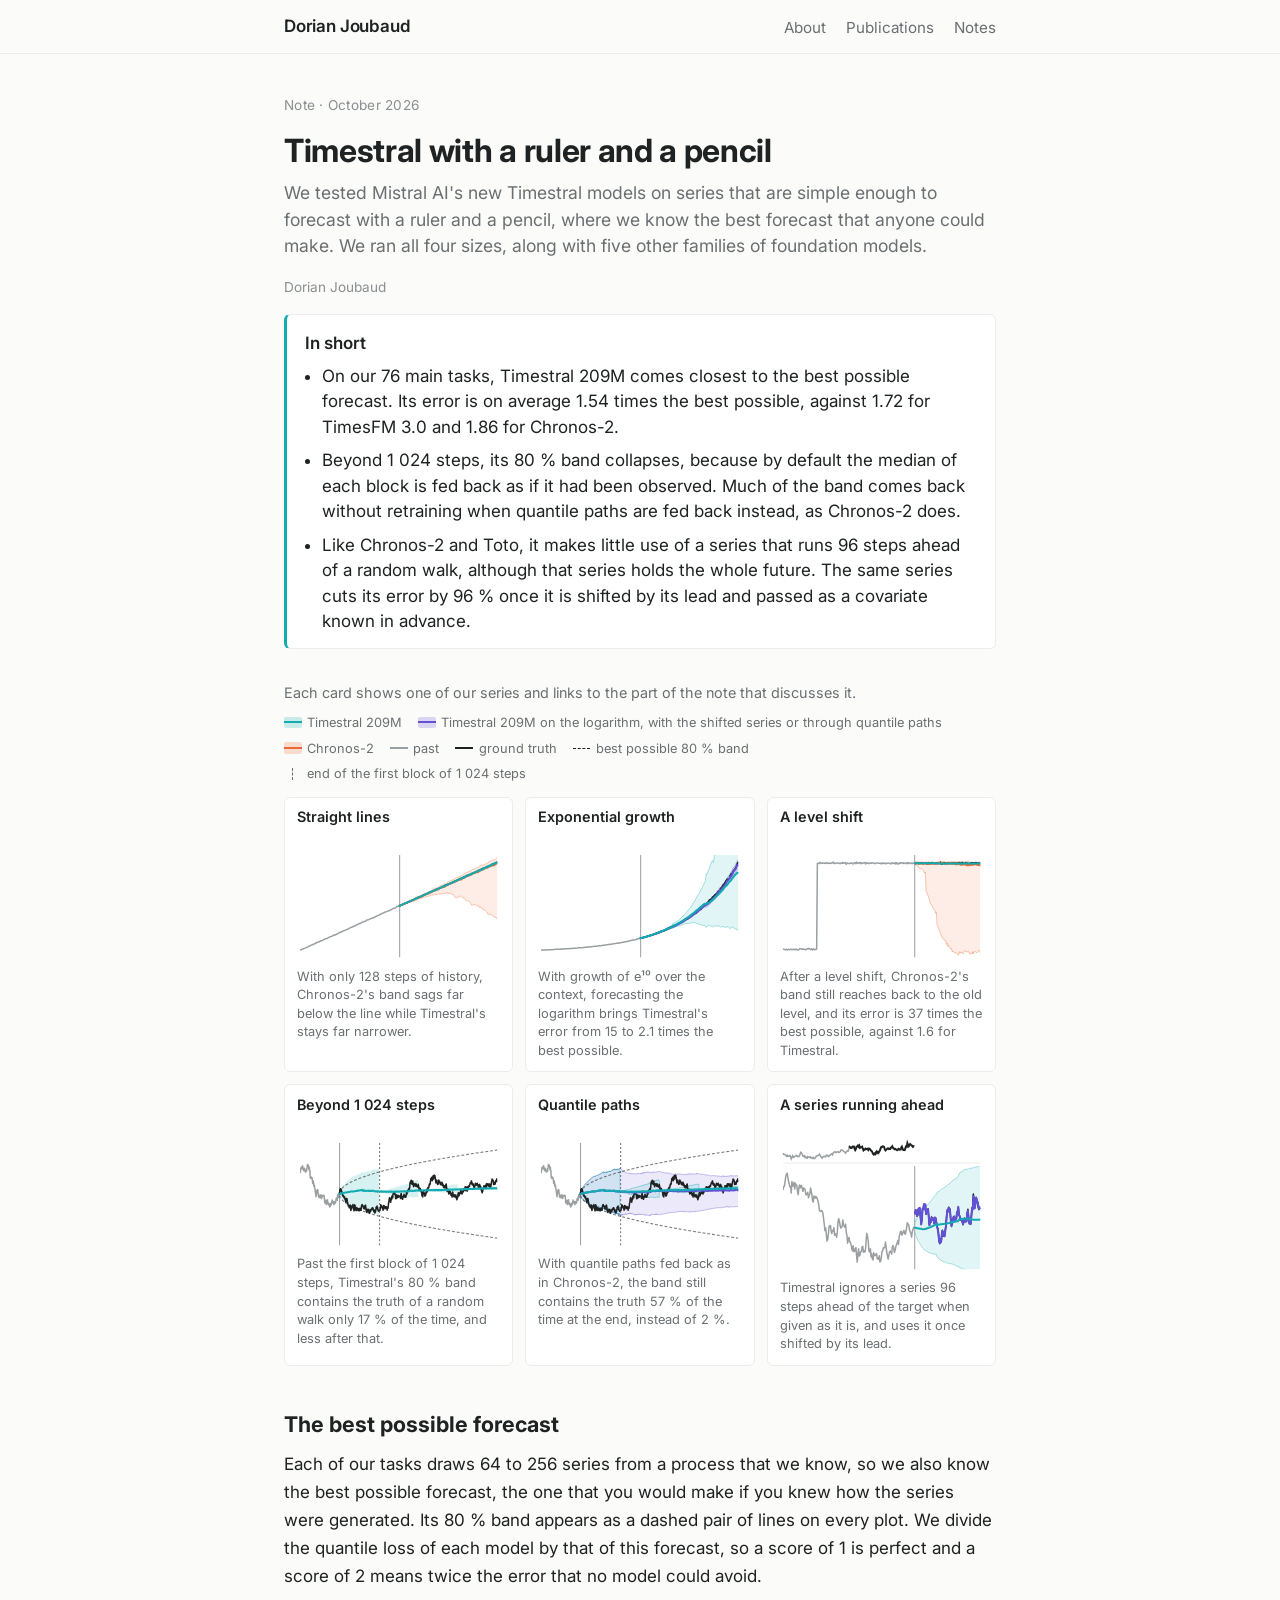
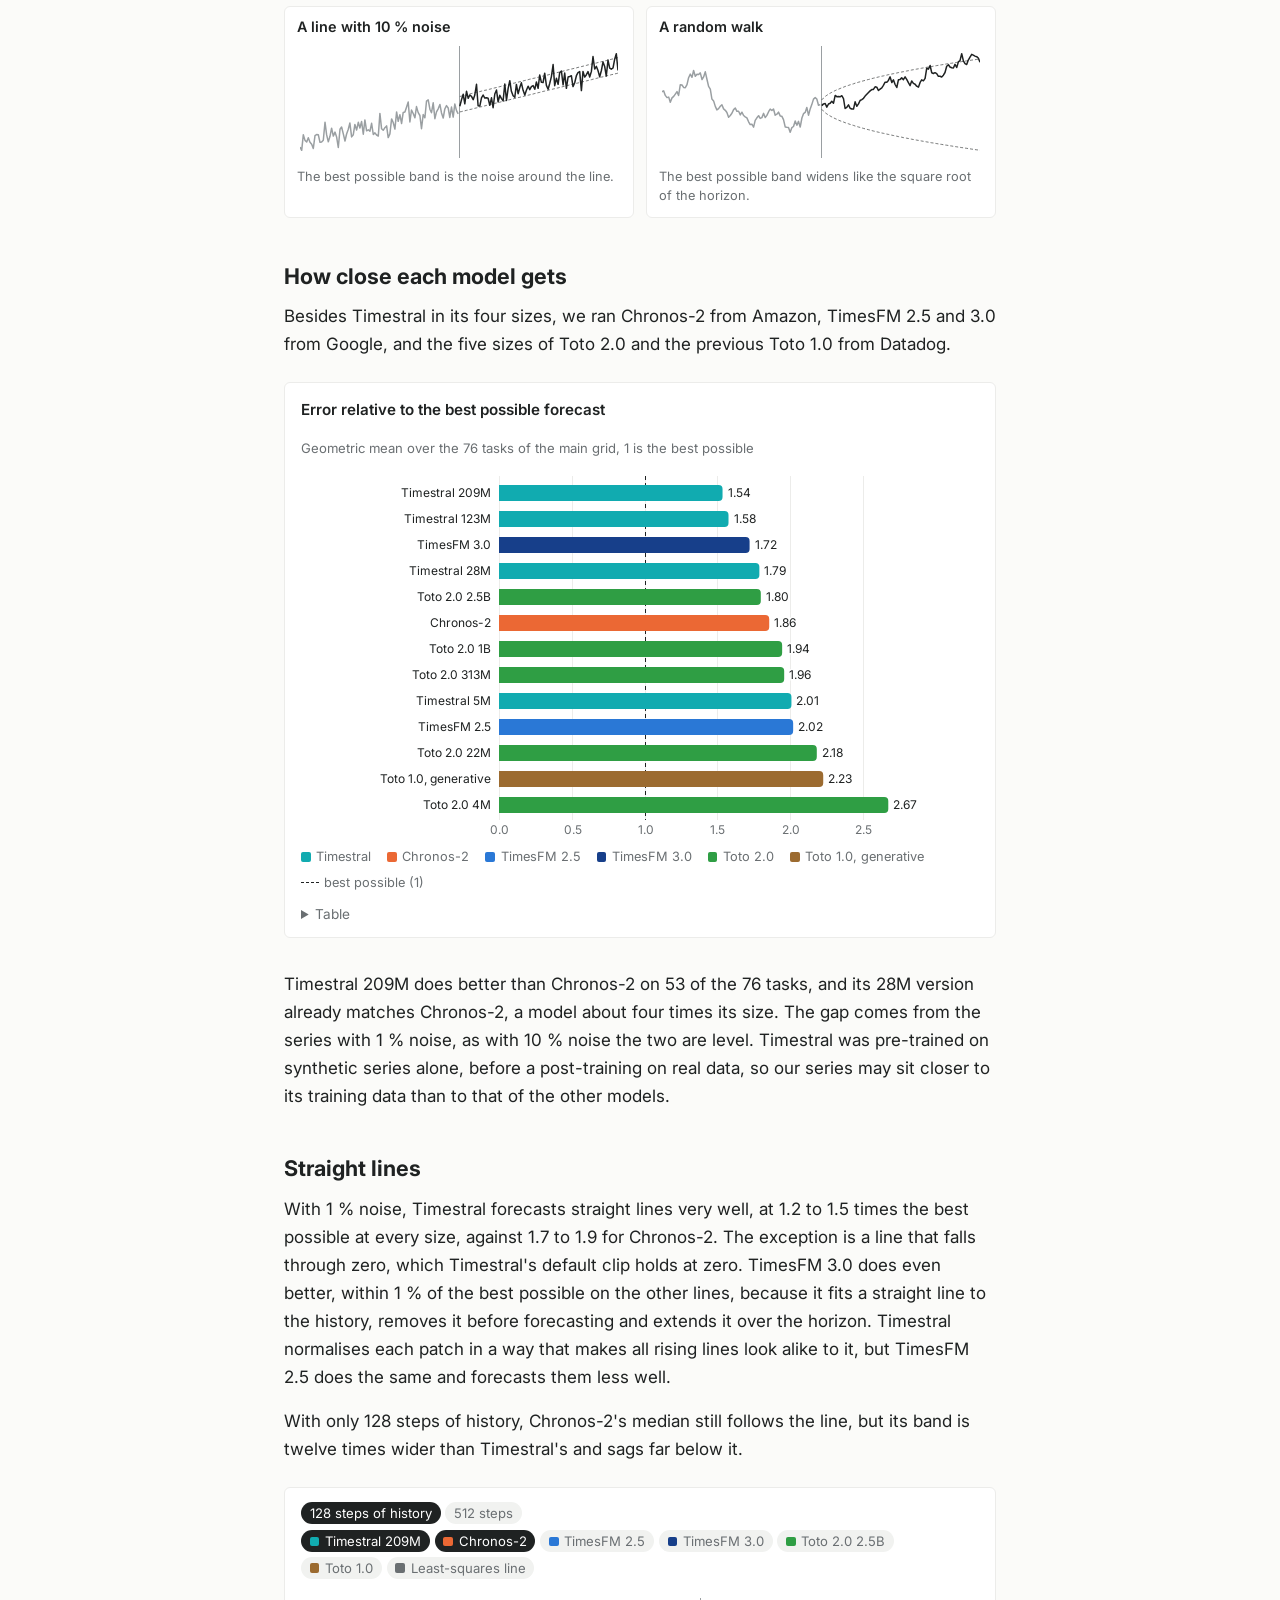
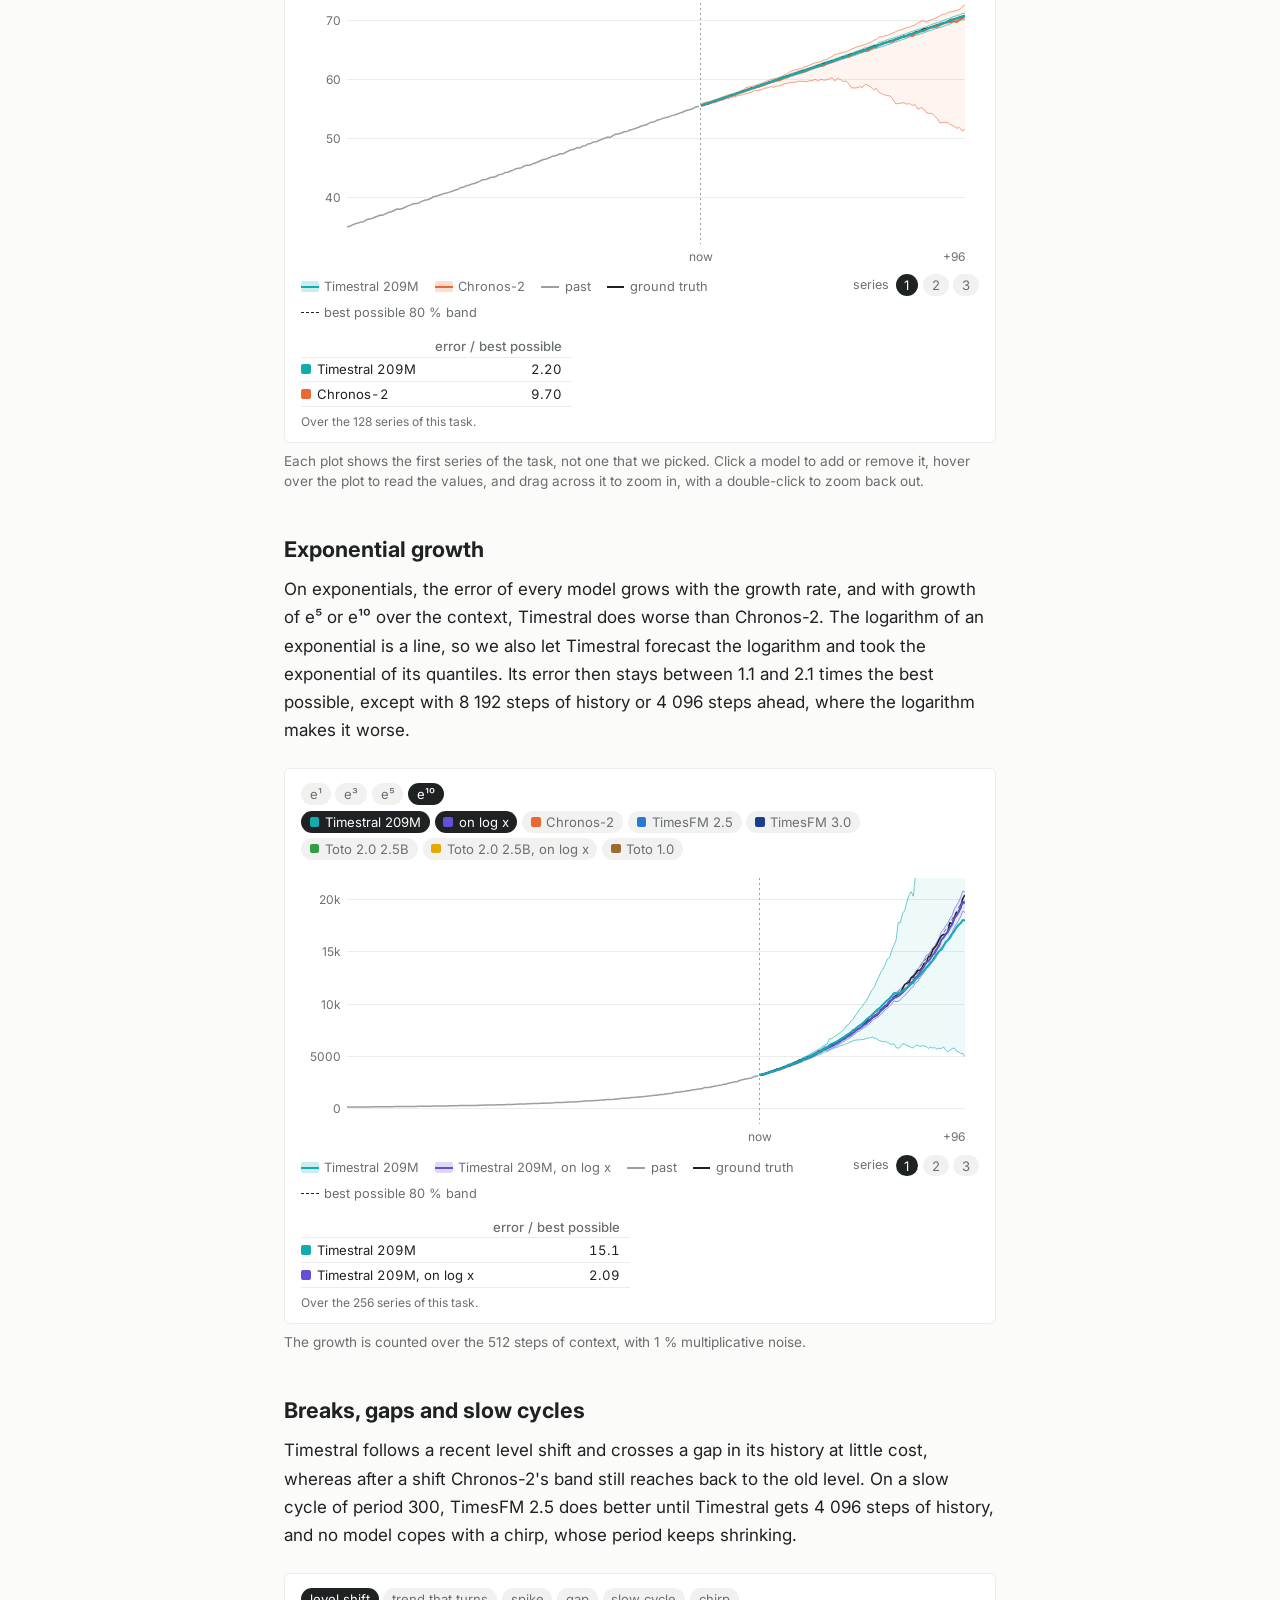
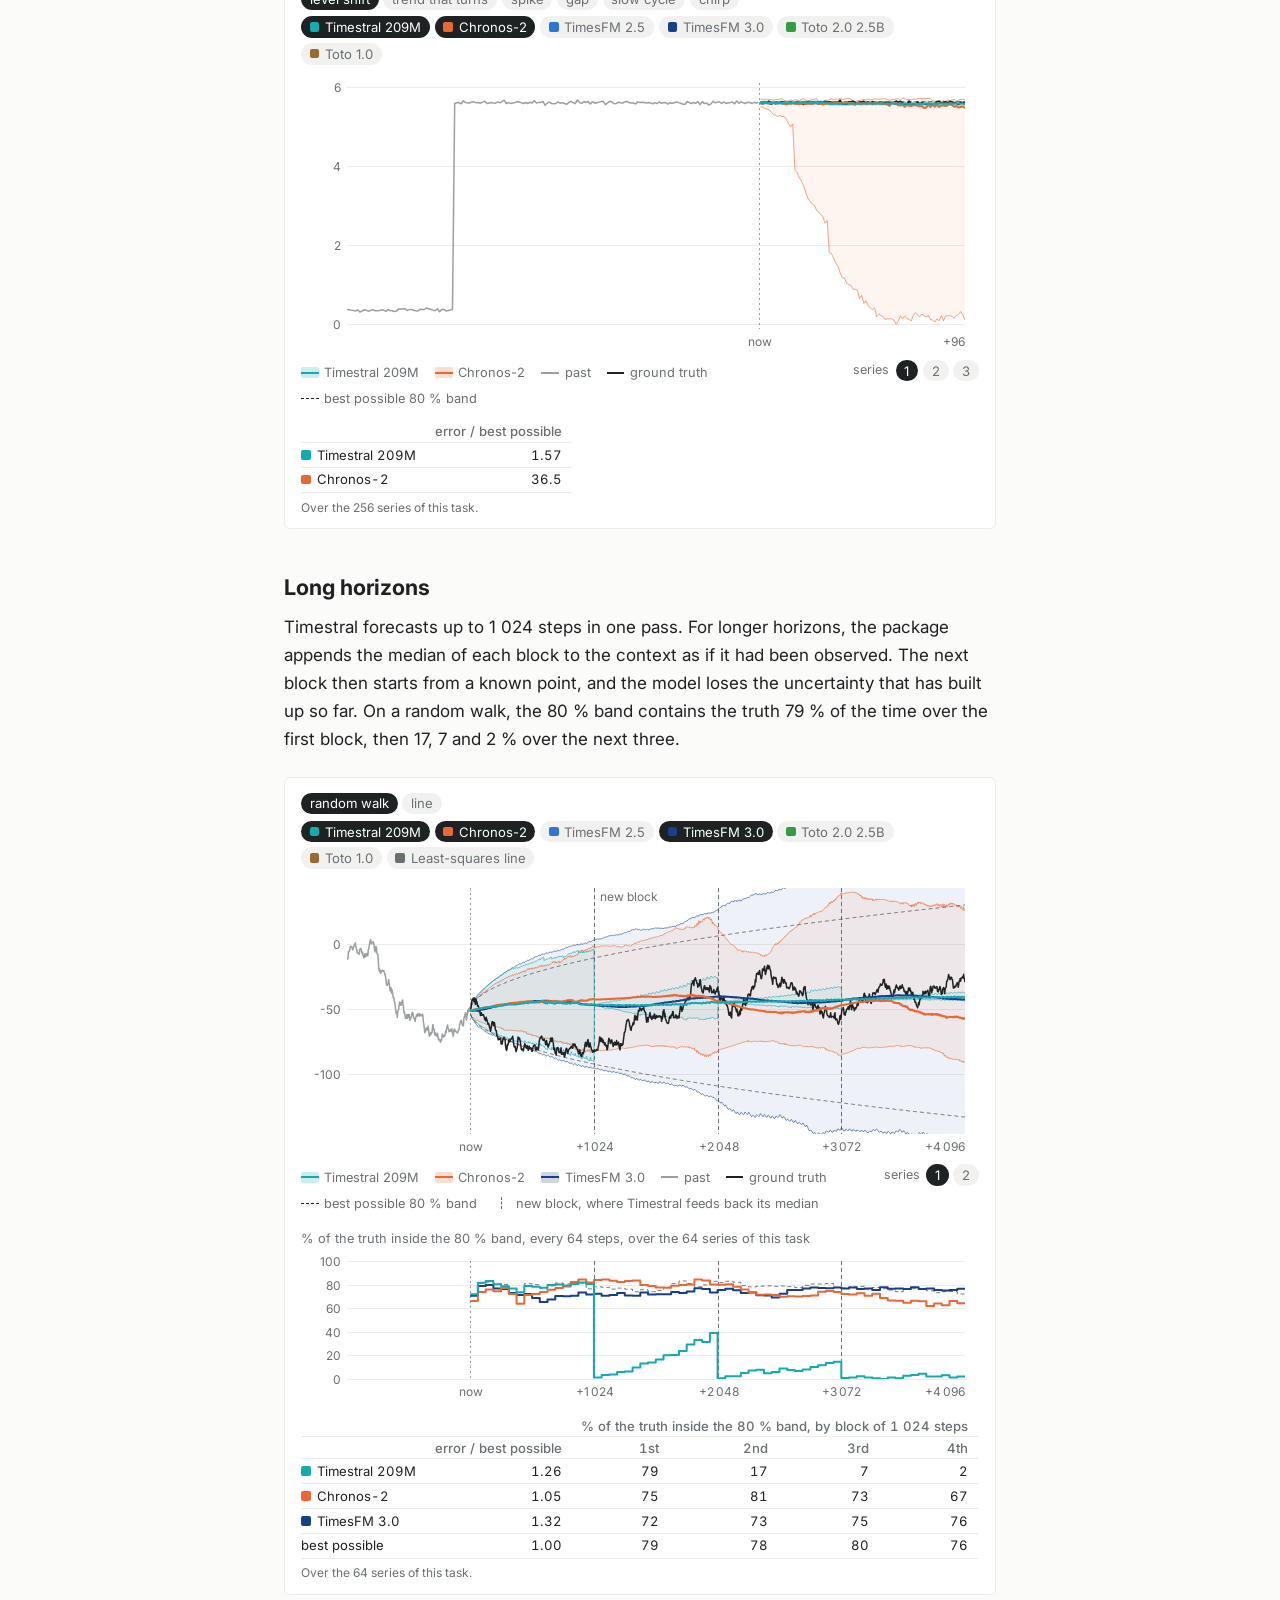
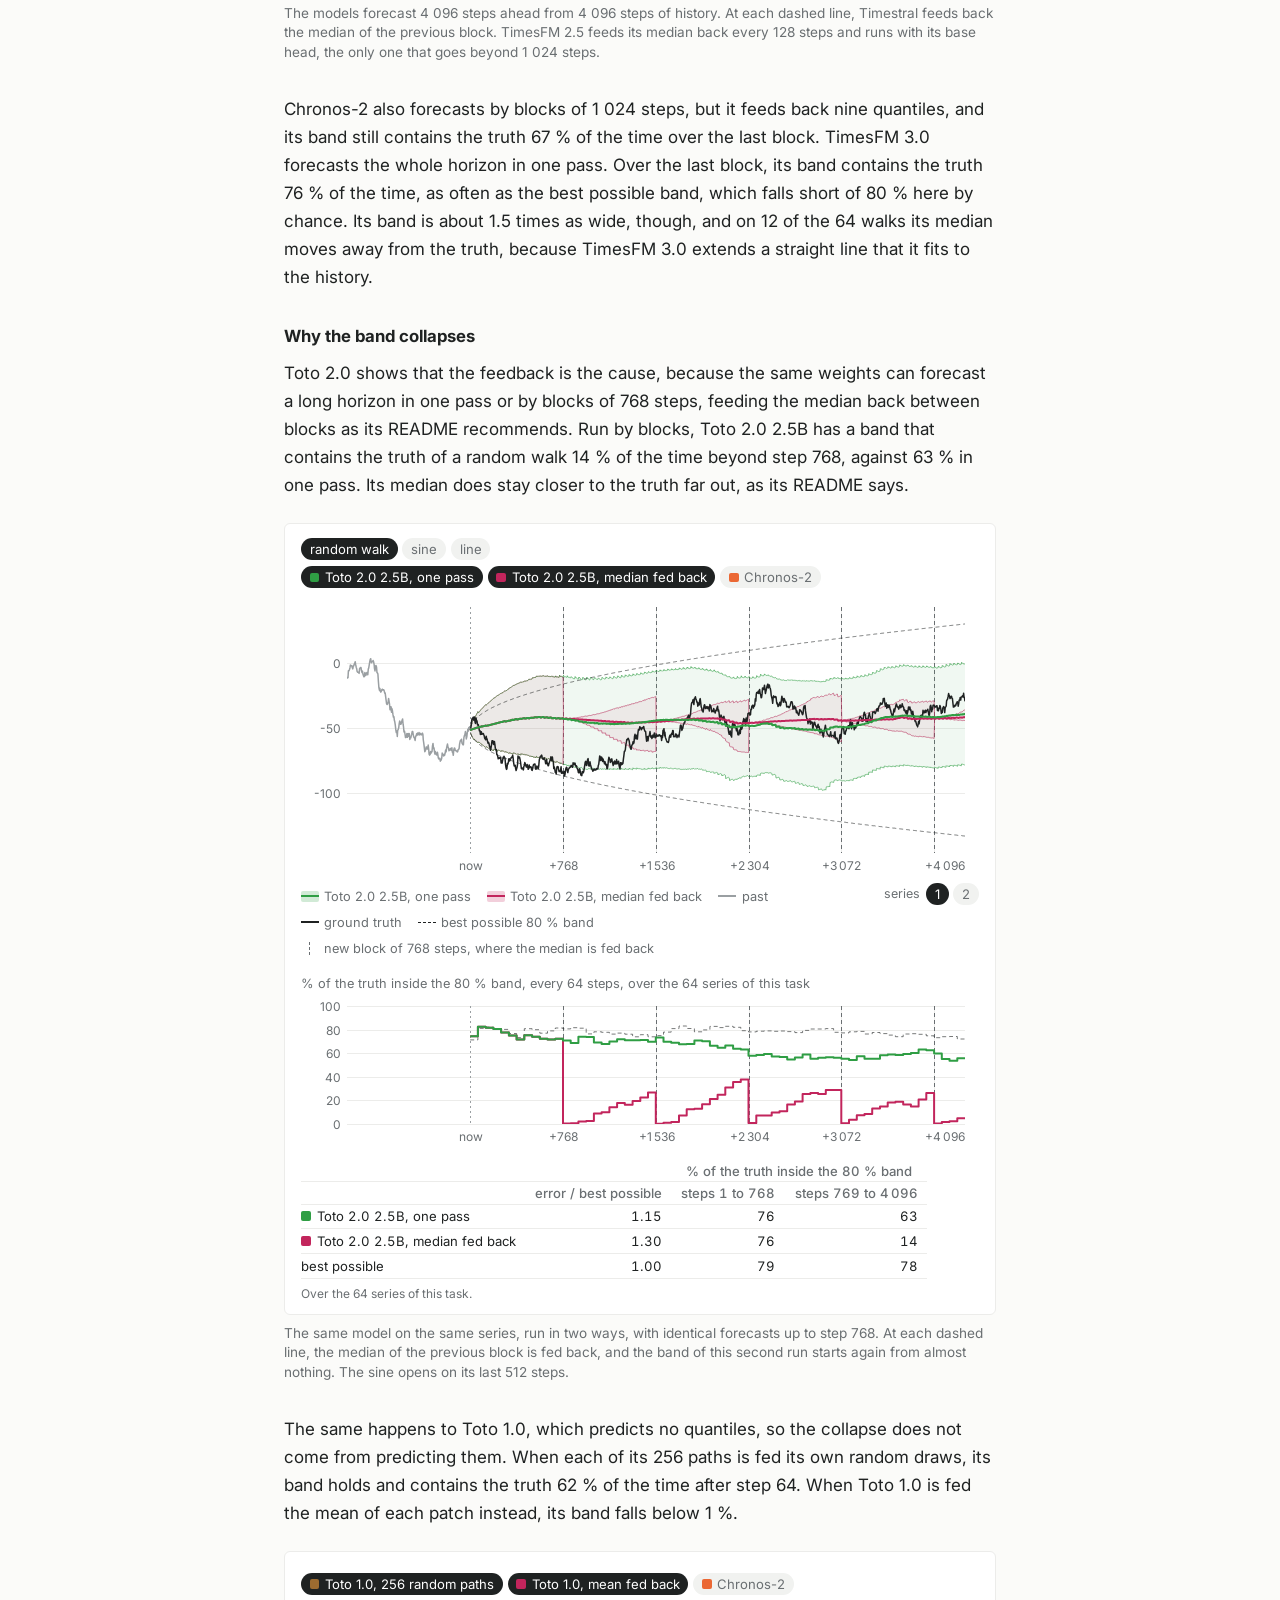
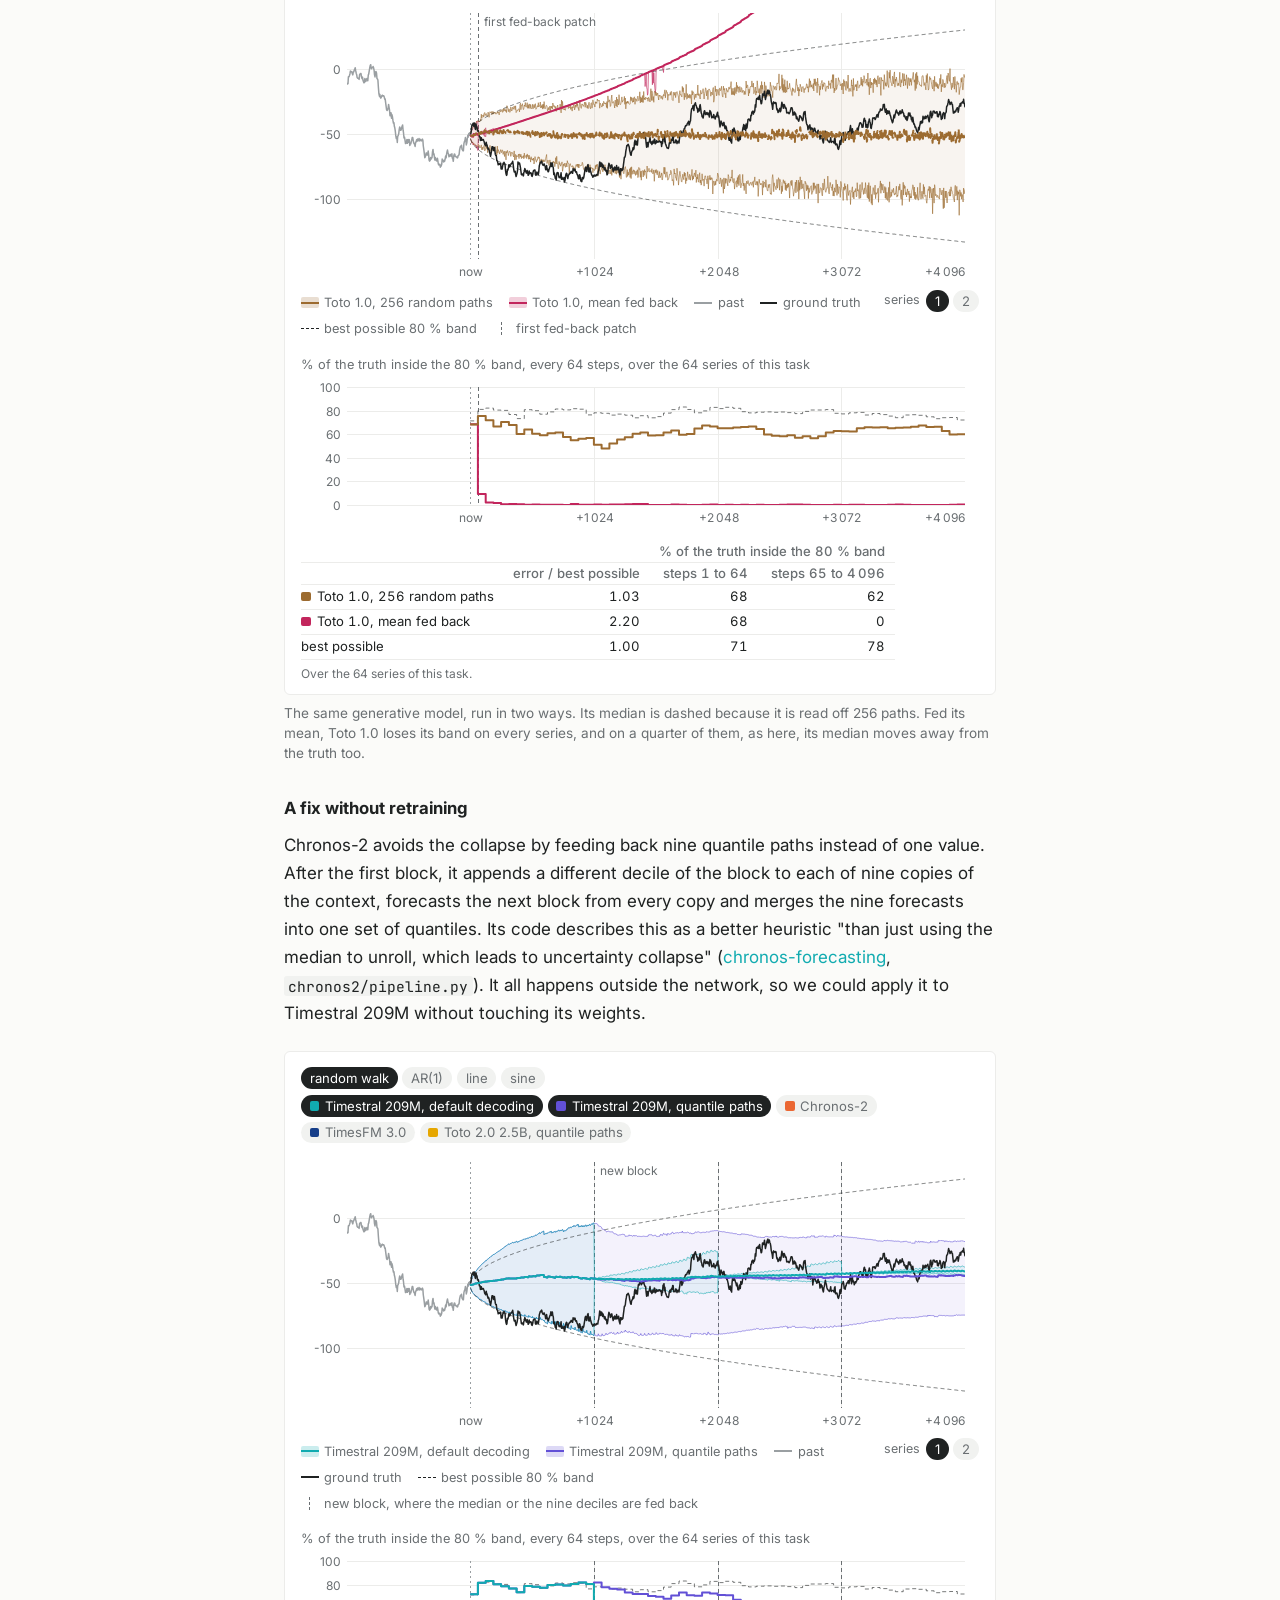
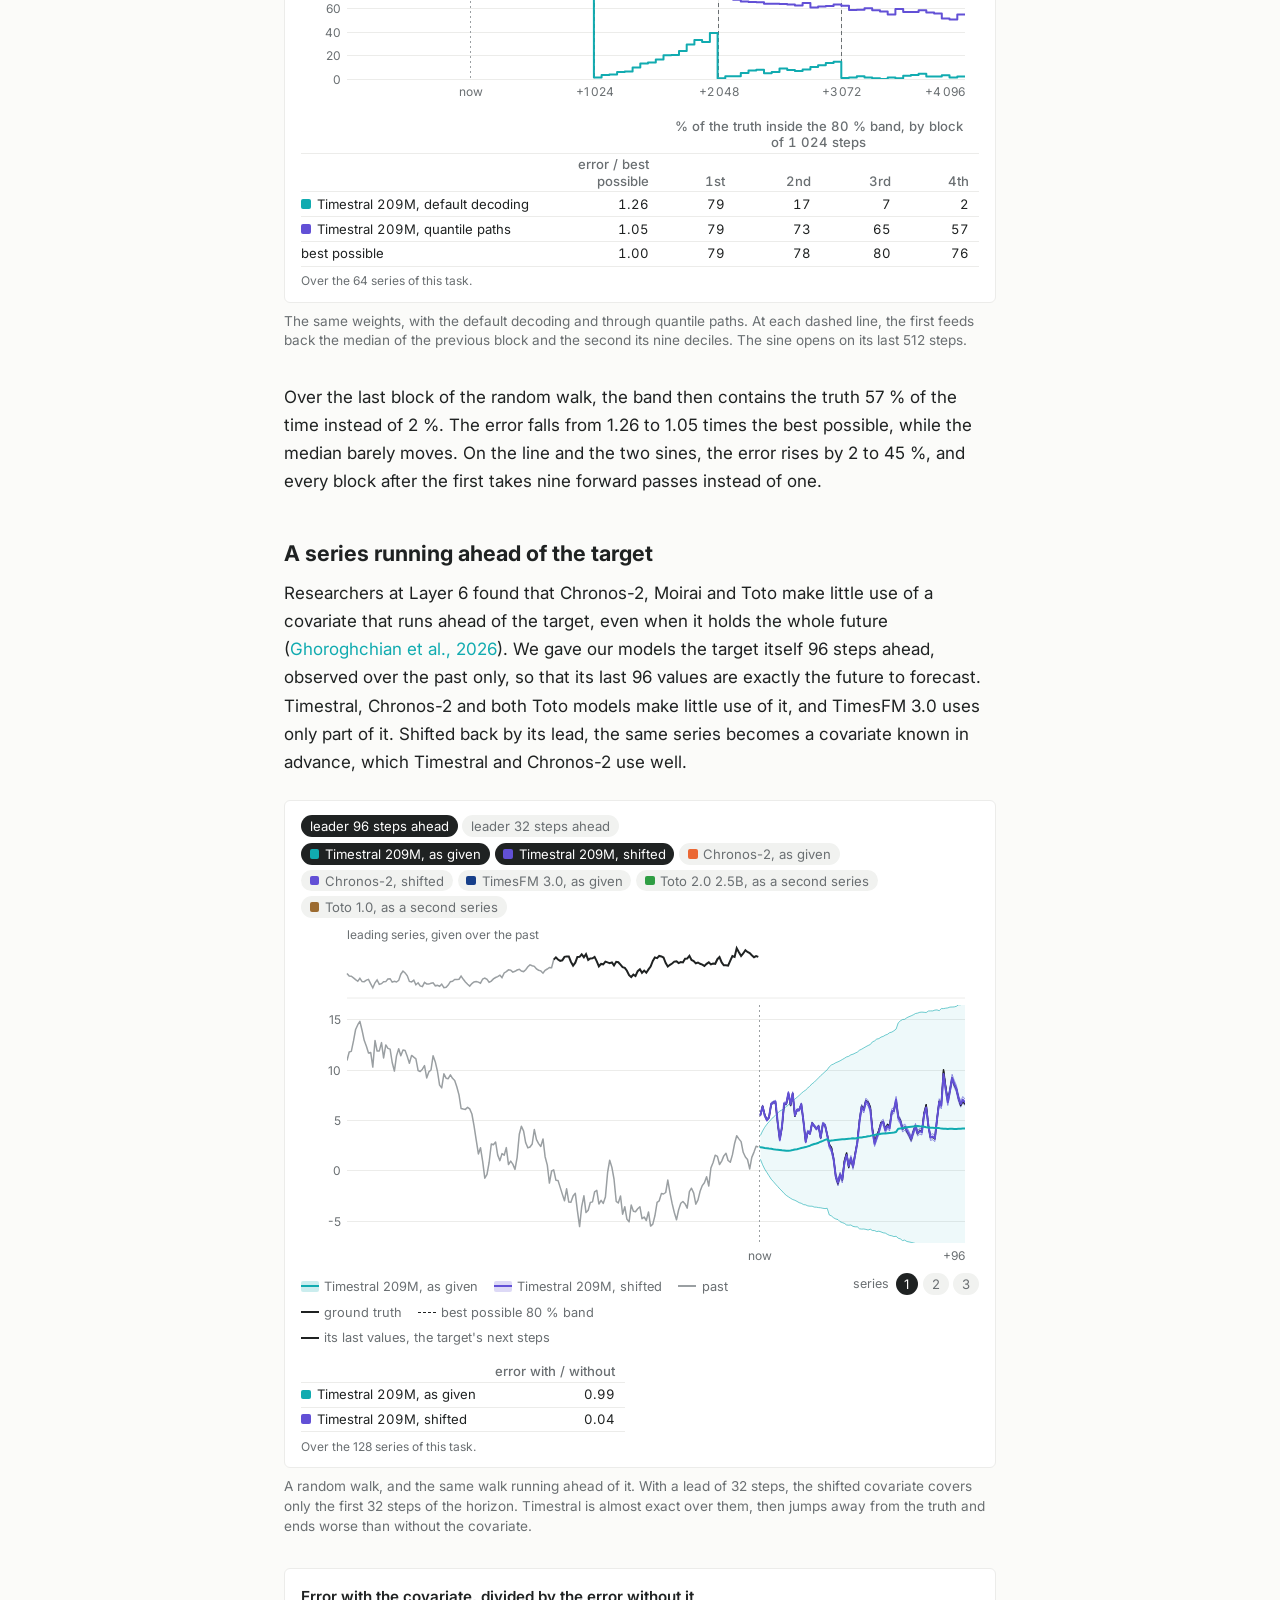
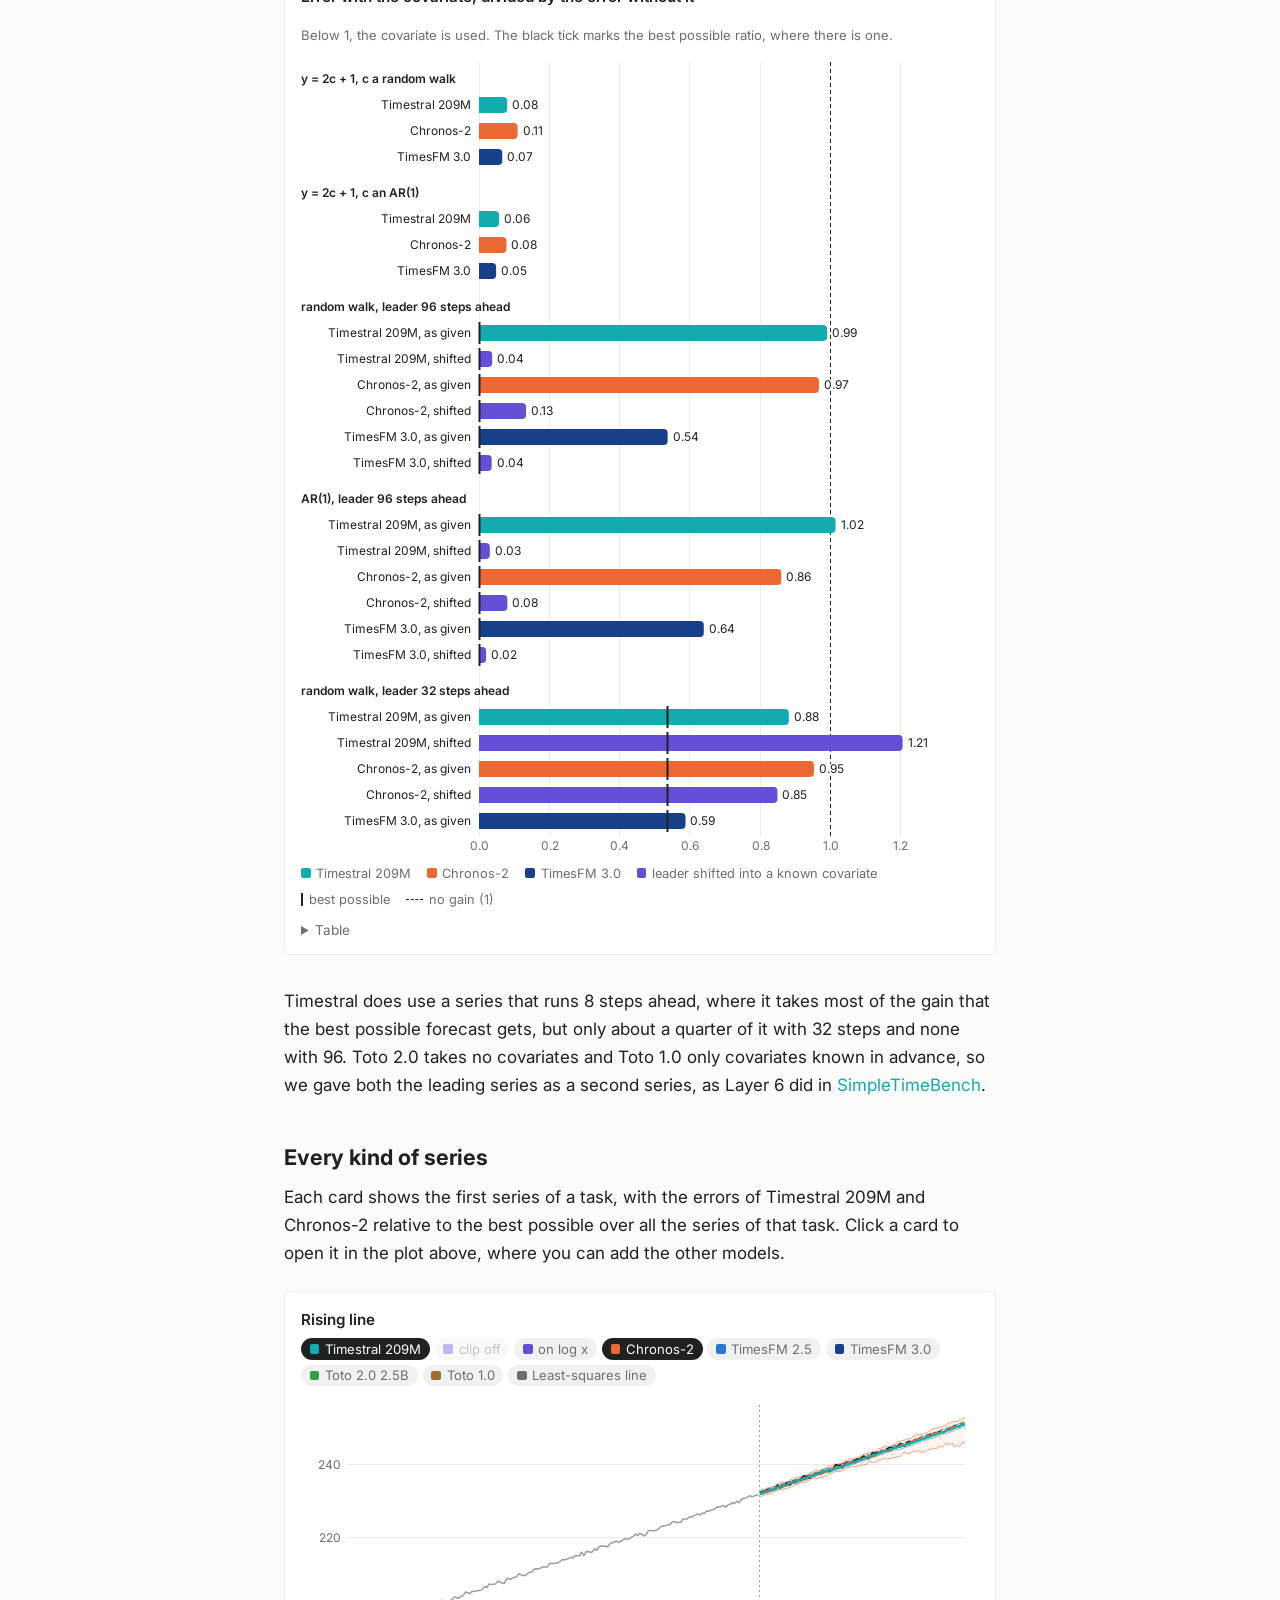
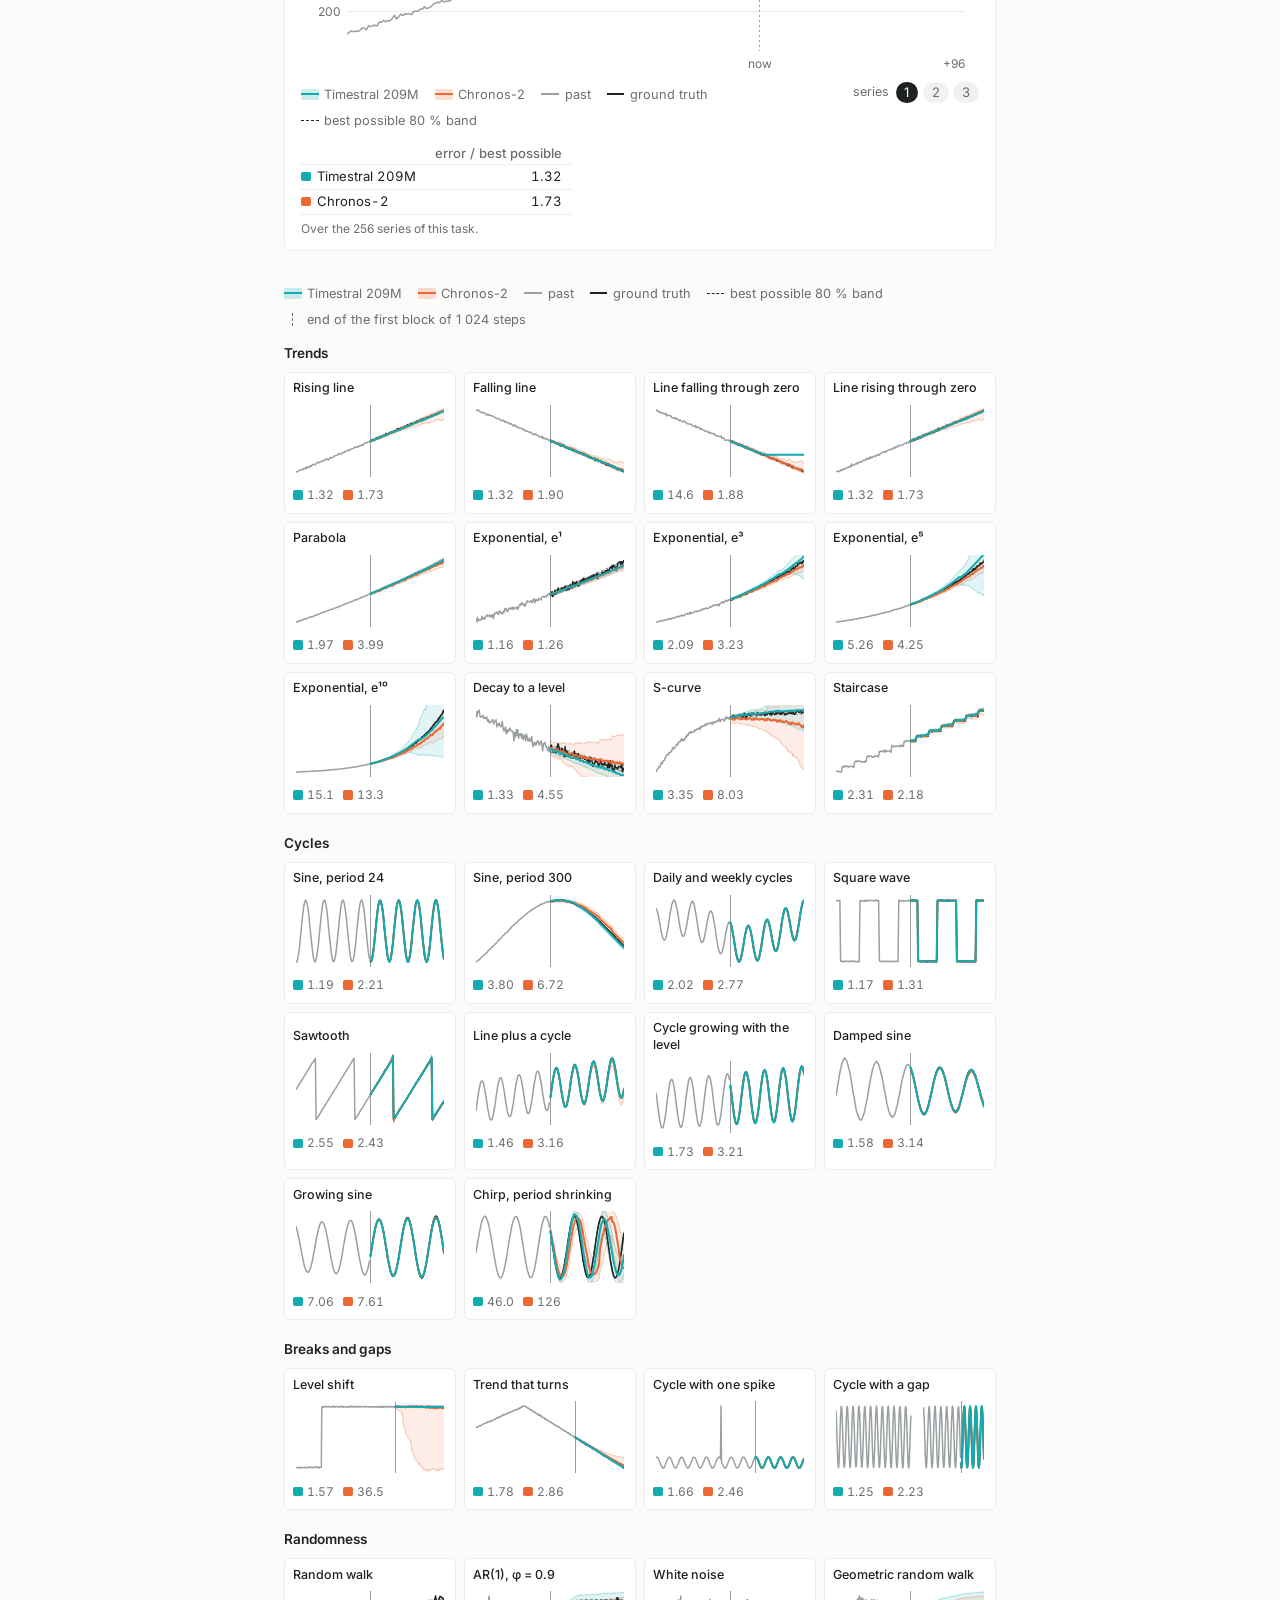
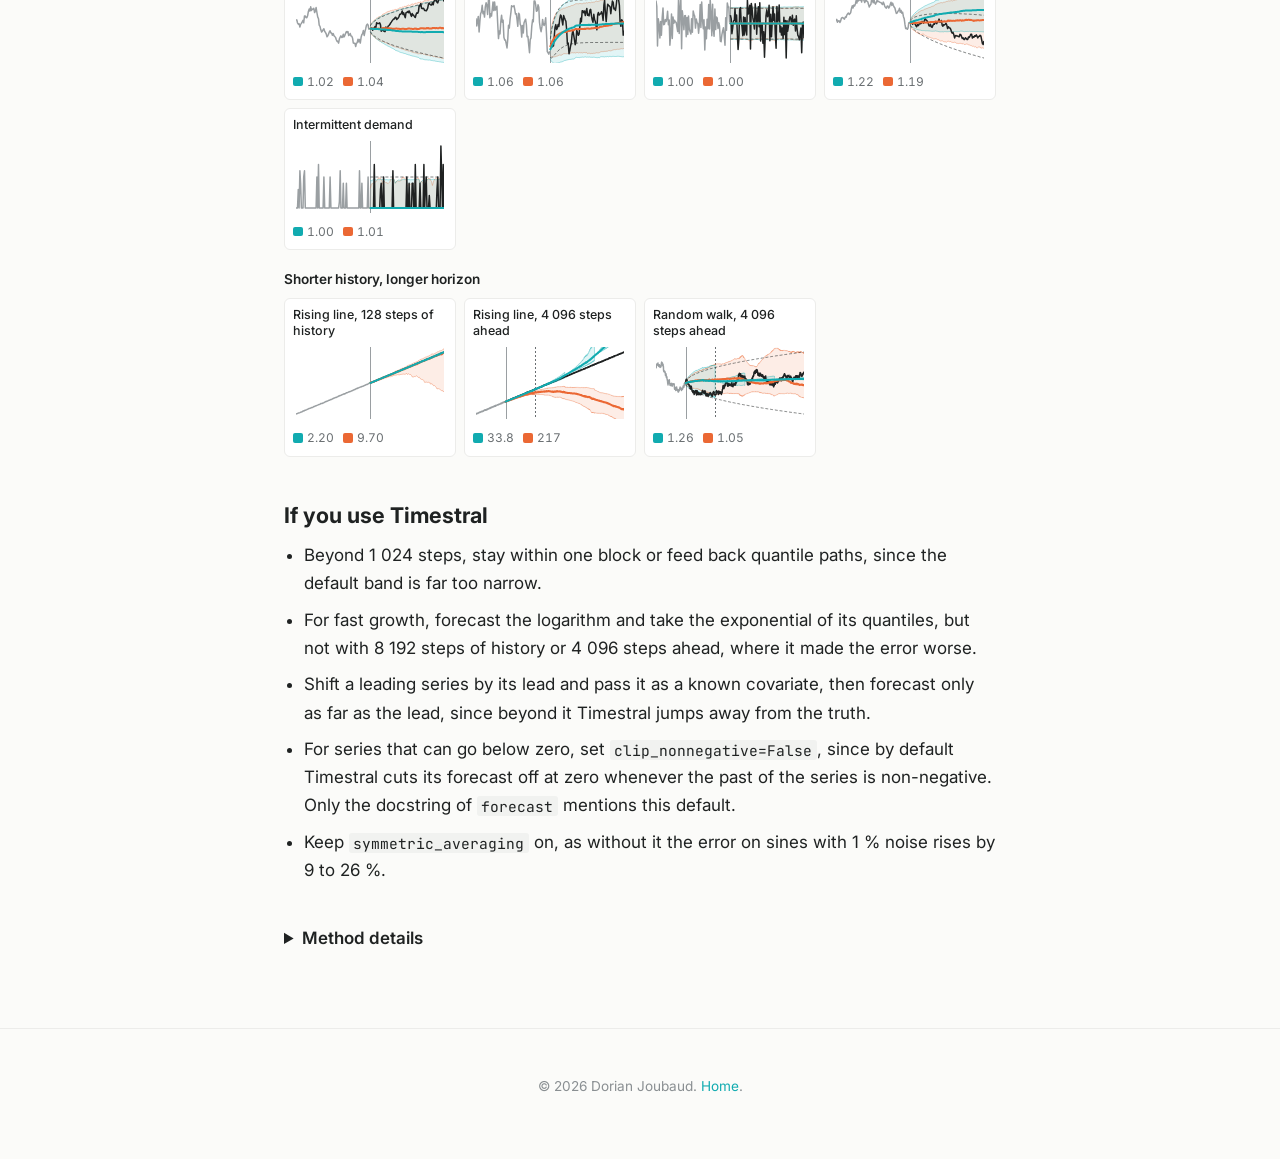
==== commit 386a1848: "Timestral note: that in object relatives, plain verbs instead of denominal ones, no noun stacks, sub" ====
--- a/notes/timestral/index.html
+++ b/notes/timestral/index.html
@@ -4,12 +4,12 @@
     <meta charset="utf-8">
     <meta name="viewport" content="width=device-width, initial-scale=1">
     <title>Timestral with a ruler and a pencil | Dorian Joubaud</title>
-    <meta name="description" content="Mistral AI's Timestral models in all four sizes, along with Chronos-2, TimesFM 2.5 and 3.0, Toto 2.0 and Toto 1.0, tested on series simple enough to forecast with a ruler and a pencil, where we know the best forecast anyone could make.">
+    <meta name="description" content="Mistral AI's Timestral models, tested with Chronos-2, TimesFM 2.5 and 3.0, Toto 2.0 and Toto 1.0 on series that are simple enough to forecast with a ruler and a pencil, where we know the best forecast that anyone could make.">
     <meta name="author" content="Dorian Joubaud">
     <link rel="canonical" href="https://dorianjoubaud.com/notes/timestral/">
     <meta property="og:type" content="article">
     <meta property="og:title" content="Timestral with a ruler and a pencil">
-    <meta property="og:description" content="Mistral AI's Timestral models in all four sizes, along with Chronos-2, TimesFM 2.5 and 3.0, Toto 2.0 and Toto 1.0, tested on series simple enough to forecast with a ruler and a pencil, where we know the best forecast anyone could make.">
+    <meta property="og:description" content="Mistral AI's Timestral models, tested with Chronos-2, TimesFM 2.5 and 3.0, Toto 2.0 and Toto 1.0 on series that are simple enough to forecast with a ruler and a pencil, where we know the best forecast that anyone could make.">
     <meta property="og:url" content="https://dorianjoubaud.com/notes/timestral/">
     <meta property="og:image" content="https://dorianjoubaud.com/notes/timestral/og.png">
     <meta property="og:image:width" content="1200">
@@ -41,9 +41,9 @@
     <p class="note__kicker">Note · October 2026</p>
     <h1 class="note__title">Timestral with a ruler and a pencil</h1>
     <p class="note__dek">
-        We tested Mistral AI's new Timestral models in all four sizes, along with five other families of foundation
-        models, on series simple enough to forecast with a ruler and a pencil, where we know the best forecast anyone
-        could make.
+        We tested Mistral AI's new Timestral models on series that are simple enough to forecast with a ruler and a pencil,
+        where we know the best forecast that anyone could make. We ran all four sizes, along with five other families
+        of foundation models.
     </p>
     <p class="note__meta">Dorian Joubaud</p>
 
@@ -53,11 +53,11 @@
             <li>On our 76 main tasks, Timestral 209M comes closest to the best possible forecast. Its error is on
                 average 1.54 times the best possible, against 1.72 for TimesFM 3.0 and 1.86 for Chronos-2.</li>
             <li>Beyond 1&nbsp;024 steps, its 80&nbsp;% band collapses, because by default the median of each block is
-                fed back as if it had been observed. Feeding back quantile paths instead, as Chronos-2 does, gives much
-                of the band back without retraining.</li>
-            <li>Like Chronos-2 and Toto, it makes little use of a series running 96 steps ahead of a random walk,
-                although that series holds the whole future. Shifted by its lead and passed as a covariate known in
-                advance, the same series cuts its error by 96&nbsp;%.</li>
+                fed back as if it had been observed. Much of the band comes back without retraining when quantile paths
+                are fed back instead, as Chronos-2 does.</li>
+            <li>Like Chronos-2 and Toto, it makes little use of a series that runs 96 steps ahead of a random walk,
+                although that series holds the whole future. The same series cuts its error by 96&nbsp;% once it is
+                shifted by its lead and passed as a covariate known in advance.</li>
         </ul>
     </div>
 
@@ -112,8 +112,8 @@
 
     <h2 id="method">The best possible forecast</h2>
     <p>
-        Each of our tasks draws 64 to 256 series from a process we know, so we also know the best possible forecast,
-        the one you would make knowing how the series were generated. Its 80&nbsp;% band appears as a dashed pair of
+        Each of our tasks draws 64 to 256 series from a process that we know, so we also know the best possible
+        forecast, the one that you would make if you knew how the series were generated. Its 80&nbsp;% band appears as a dashed pair of
         lines on every plot. We divide the quantile loss of each model by that of this forecast, so a score of 1 is
         perfect and a score of 2 means twice the error that no model could avoid.
     </p>
@@ -151,11 +151,11 @@
 
     <h2 id="lines">Straight lines</h2>
     <p>
-        With 1&nbsp;% noise, Timestral handles straight lines very well, at 1.2 to 1.5 times the best possible at every
-        size, against 1.7 to 1.9 for Chronos-2. A line falling through zero is the exception, as its default clip
-        holds the forecast at zero. TimesFM 3.0 does even better, within 1&nbsp;% of the best possible on the other lines, because it removes
-        a straight line fitted on the history and extends it. Timestral standardises each patch in a way that makes all
-        rising lines look alike to it, but TimesFM 2.5 does the same and does worse on them.
+        With 1&nbsp;% noise, Timestral forecasts straight lines very well, at 1.2 to 1.5 times the best possible at every
+        size, against 1.7 to 1.9 for Chronos-2. The exception is a line that falls
+        through zero, which Timestral's default clip holds at zero. TimesFM 3.0 does even better, within 1&nbsp;% of the best possible on the other lines, because it fits a straight line to the history,
+        removes it before forecasting and extends it over the horizon. Timestral normalises each patch in a way that
+        makes all rising lines look alike to it, but TimesFM 2.5 does the same and forecasts them less well.
     </p>
     <p>
         With only 128 steps of history, Chronos-2's median still follows the line, but its band is twelve times wider
@@ -164,7 +164,7 @@
     <figure class="fig">
         <div class="fig__frame fc" data-fc='{"cells":[["E2__linear_up__C128_H96_n0.01","128 steps of history"],["E1__linear_up__C512_H96_n0.01","512 steps"]],
             "choices":["timestral-209m","chronos-2","timesfm-2.5","timesfm-3","toto2-2.5b","toto1","linreg"],"on":["timestral-209m","chronos-2"]}'></div>
-        <figcaption>Each plot shows the first series of the task, without picking it. Click a model to add or remove
+        <figcaption>Each plot shows the first series of the task, not one that we picked. Click a model to add or remove
             it, hover over the plot to read the values, and drag across it to zoom in, with a double-click to zoom back
             out.</figcaption>
     </figure>
@@ -172,9 +172,10 @@
     <h2 id="exp">Exponential growth</h2>
     <p>
         On exponentials, the error of every model grows with the growth rate, and with growth of e⁵ or e¹⁰ over the
-        context, Timestral does worse than Chronos-2. Forecasting the logarithm and exponentiating the quantiles turns
-        the curve into a line, and Timestral's error then stays between 1.1 and 2.1 times the best possible. With
-        8&nbsp;192 steps of history or 4&nbsp;096 steps ahead, the logarithm makes it worse instead.
+        context, Timestral does worse than Chronos-2. The logarithm of an exponential is a
+        line, so we also let Timestral forecast the logarithm and took the exponential of its quantiles. Its error then
+        stays between 1.1 and 2.1 times the best possible, except with 8&nbsp;192 steps of history or 4&nbsp;096 steps
+        ahead, where the logarithm makes it worse.
     </p>
     <figure class="fig">
         <div class="fig__frame fc" data-fc='{"cells":[["E1__exp_k1__C512_H96_n0.01","e¹"],["E1__exp_k3__C512_H96_n0.01","e³"],["E1__exp_k5__C512_H96_n0.01","e⁵"],["E1__exp_k10__C512_H96_n0.01","e¹⁰"]],
@@ -198,8 +199,8 @@
     <h2 id="horizon">Long horizons</h2>
     <p>
         Timestral forecasts up to 1&nbsp;024 steps in one pass. For longer horizons, the package appends the median of
-        each block to the context as if it had been observed, so the next block starts from a known point and the
-        uncertainty built up so far is lost. On a random walk, the 80&nbsp;% band contains the truth 79&nbsp;% of the
+        each block to the context as if it had been observed. The next block then starts from a known point,
+        and the model loses the uncertainty that has built up so far. On a random walk, the 80&nbsp;% band contains the truth 79&nbsp;% of the
         time over the first block, then 17, 7 and 2&nbsp;% over the next three.
     </p>
     <figure class="fig">
@@ -208,54 +209,52 @@
             "on":["timestral-209m","chronos-2","timesfm-3"],"rule":[1024,"new block"],"ruleKey":"new block, where Timestral feeds back its median","every":1024,"blocks":true,"cover":true}'></div>
         <figcaption>The models forecast 4&nbsp;096 steps ahead from 4&nbsp;096 steps of history. At each dashed line,
             Timestral feeds back the median of the previous block. TimesFM 2.5 feeds its median back every 128 steps
-            and runs with its base quantile head, the only one that goes beyond 1&nbsp;024 steps.</figcaption>
-    </figure>
-    <p>
-        Chronos-2 also decodes by blocks of 1&nbsp;024 steps, but it feeds back nine quantiles, and its band still
+            and runs with its base head, the only one that goes beyond 1&nbsp;024 steps.</figcaption>
+    </figure>
+    <p>
+        Chronos-2 also forecasts by blocks of 1&nbsp;024 steps, but it feeds back nine quantiles, and its band still
         contains the truth 67&nbsp;% of the time over the last block. TimesFM 3.0 forecasts the whole horizon in one
         pass. Over the last block, its band contains the truth 76&nbsp;% of the time, as often as the best possible
-        band, which falls short of 80&nbsp;% here by chance. Its band is about 1.5 times as wide, though, and on 12 of the 64 walks its
-        median drifts away, because it extends a straight line fitted on the history.
+        band, which falls short of 80&nbsp;% here by chance. Its band is about 1.5 times as wide, though, and on 12 of the 64 walks its median moves away from the truth, because TimesFM 3.0 extends a straight line that it
+        fits to the history.
     </p>
 
     <h3 id="toto">Why the band collapses</h3>
     <p>
         Toto 2.0 shows that the feedback is the cause, because the same weights can forecast a long horizon in one
-        pass or by blocks of 768 steps, feeding the median back between blocks as its README recommends. Decoded by
-        blocks, Toto 2.0 2.5B has a band that contains the truth of a random walk 14&nbsp;% of the time beyond step
+        pass or by blocks of 768 steps, feeding the median back between blocks as its README recommends. Run by blocks, Toto 2.0 2.5B has a band that contains the truth of a random walk 14&nbsp;% of the time beyond step
         768, against 63&nbsp;% in one pass. Its median does stay closer to the truth far out, as its README says.
     </p>
     <figure class="fig">
         <div class="fig__frame fc" data-fc='{"cells":[["E3__rw__C4096_H4096_n0","random walk"],["E3__sine_p24__C4096_H4096_n0.01","sine",[3584,4096]],["E3__linear_up__C4096_H4096_n0.01","line"]],
             "choices":[["toto2-2.5b",null,"Toto 2.0 2.5B, one pass"],["toto2-2.5b/block768",null,"Toto 2.0 2.5B, median fed back"],"chronos-2"],
             "on":["toto2-2.5b","toto2-2.5b/block768"],"rule":[768,"median fed back"],"ruleKey":"new block of 768 steps, where the median is fed back","every":768,"split":768,"cover":true}'></div>
-        <figcaption>The same model on the same series, decoded two ways, with identical forecasts up to step 768. At
-            each dashed line, the median of the previous block is fed back, and the band of that decoding starts again
+        <figcaption>The same model on the same series, run in two ways, with identical forecasts up to step 768. At
+            each dashed line, the median of the previous block is fed back, and the band of this second run starts again
             from almost nothing. The sine opens on its last 512 steps.</figcaption>
     </figure>
     <p>
         The same happens to Toto 1.0, which predicts no quantiles, so the collapse does not come from predicting them.
-        Fed its own draws along 256 sampled paths, its band holds and contains the truth 62&nbsp;% of the time after
-        step 64, but fed the mean of each patch, it falls below 1&nbsp;%.
+        When each of its 256 paths is fed its own random draws, its band holds and contains the truth 62&nbsp;% of the
+        time after step 64. When Toto 1.0 is fed the mean of each patch instead, its band falls below 1&nbsp;%.
     </p>
     <figure class="fig">
         <div class="fig__frame fc" data-fc='{"cells":[["E3__rw__C4096_H4096_n0","random walk"]],
-            "choices":[["toto1",null,"Toto 1.0, 256 sampled paths"],["toto1/meanfeed",null,"Toto 1.0, mean fed back"],"chronos-2"],
+            "choices":[["toto1",null,"Toto 1.0, 256 random paths"],["toto1/meanfeed",null,"Toto 1.0, mean fed back"],"chronos-2"],
             "on":["toto1","toto1/meanfeed"],"rule":[64,"first fed-back patch"],"split":64,"cover":true}'></div>
-        <figcaption>The same generative model, decoded two ways. Its median is dashed because it is read off 256
-            paths. Fed its mean, Toto 1.0 loses its band on every series, and on a quarter of them, as here, its median
-            drifts away too.</figcaption>
+        <figcaption>The same generative model, run in two ways. Its median is dashed because it is read off 256
+            paths. Fed its mean, Toto 1.0 loses its band on every series, and on a quarter of them, as here, its median moves away from the truth too.</figcaption>
     </figure>
 
     <h3 id="fix">A fix without retraining</h3>
     <p>
         Chronos-2 avoids the collapse by feeding back nine quantile paths instead of one value. After the first block,
         it appends a different decile of the block to each of nine copies of the context, forecasts the next block
-        from every copy and pools the nine forecasts into one set of quantiles. Its code describes this as a better
+        from every copy and merges the nine forecasts into one set of quantiles. Its code describes this as a better
         heuristic "than just using the median to unroll, which leads to uncertainty collapse"
         (<a href="https://github.com/amazon-science/chronos-forecasting" target="_blank" rel="noopener">chronos-forecasting</a>,
-        <code>chronos2/pipeline.py</code>). It all happens outside the network, so we ported it to Timestral 209M
-        without touching its weights.
+        <code>chronos2/pipeline.py</code>). It all happens outside the network, so we could apply it to Timestral 209M without touching
+        its weights.
     </p>
     <figure class="fig">
         <div class="fig__frame fc" data-fc='{"cells":[["E3__rw__C4096_H4096_n0","random walk"],["E3__ar1_09__C4096_H4096_n0","AR(1)"],["E3__linear_up__C4096_H4096_n0.01","line"],["E3__sine_p24__C4096_H4096_n0.01","sine",[3584,4096]]],
@@ -298,13 +297,13 @@
     <figure class="fig">
         <div class="fig__frame">
             <p class="fig__title">Error with the covariate, divided by the error without it</p>
-            <p class="fig__sub">Below 1, the covariate is used. The black tick, where there is one, is the best possible ratio.</p>
+            <p class="fig__sub">Below 1, the covariate is used. The black tick marks the best possible ratio, where there is one.</p>
             <div id="fig-cov"></div>
         </div>
     </figure>
     <p>
-        The lead is what matters, since from a series 8 steps ahead Timestral takes most of the gain the best possible
-        forecast gets, about a quarter with 32 steps and none with 96. Toto 2.0 takes no covariates and Toto 1.0 only
+        Timestral does use a series that runs 8 steps ahead, where it takes most of the gain that the best possible
+        forecast gets, but only about a quarter of it with 32 steps and none with 96. Toto 2.0 takes no covariates and Toto 1.0 only
         covariates known in advance, so we gave both the leading series as a second series, as Layer 6 did in
         <a href="https://github.com/layer6ai-labs/SimpleTimeBench" target="_blank" rel="noopener">SimpleTimeBench</a>.
     </p>
@@ -312,8 +311,7 @@
     <h2 id="all">Every kind of series</h2>
     <p>
         Each card shows the first series of a task, with the errors of Timestral 209M and Chronos-2 relative to the
-        best possible over all the series of that task. Click a card to open it in the plot above, where the other
-        models can be added.
+        best possible over all the series of that task. Click a card to open it in the plot above, where you can add the other models.
     </p>
     <figure class="fig">
         <div class="fig__frame fc" id="explorer" data-fc='{"cells":[],"picker":"gallery",
@@ -334,12 +332,12 @@
     <ul class="findings">
         <li>Beyond 1&nbsp;024 steps, stay within one block or feed back quantile paths, since the default band is far
             too narrow.</li>
-        <li>For fast growth, forecast the logarithm and exponentiate the quantiles, but not with 8&nbsp;192 steps of
+        <li>For fast growth, forecast the logarithm and take the exponential of its quantiles, but not with 8&nbsp;192 steps of
             history or 4&nbsp;096 steps ahead, where it made the error worse.</li>
         <li>Shift a leading series by its lead and pass it as a known covariate, then forecast only as far as the lead,
             since beyond it Timestral jumps away from the truth.</li>
-        <li>For series that can go below zero, set <code>clip_nonnegative=False</code>, since by default Timestral
-            clamps at zero the forecast of any series whose past is non-negative. Only the docstring of
+        <li>For series that can go below zero, set <code>clip_nonnegative=False</code>, since by default Timestral cuts its forecast off at zero
+            whenever the past of the series is non-negative. Only the docstring of
             <code>forecast</code> mentions this default.</li>
         <li>Keep <code>symmetric_averaging</code> on, as without it the error on sines with 1&nbsp;% noise rises by 9
             to 26&nbsp;%.</li>
@@ -352,27 +350,26 @@
                 grid has 512 steps of context and 96 of horizon, with 32 shapes at 1&nbsp;% and at 10&nbsp;% noise,
                 relative to the spread of the signal, and 12 random processes. Further grids vary the context from 128 to 8&nbsp;192 steps and the horizon up to
                 4&nbsp;096, and add covariates.</li>
-            <li>The score is the quantile loss over the nine deciles, scaled per series by the error of the one-step
-                naive forecast and divided by that of the best possible forecast. The quantiles of Chronos-2 and Toto
+            <li>The loss of a forecast is its quantile loss over the nine deciles, divided by the mean absolute change
+                between consecutive steps in the history of the series. The score divides this loss by that of the best
+                possible forecast. The quantiles of Chronos-2 and Toto
                 2.0 can cross, so we sort them, which never increases the loss. The plots show the 10&nbsp;%,
                 50&nbsp;% and 90&nbsp;% quantiles.</li>
-            <li>Timestral ran with its defaults, with each of its two test-time options turned off
-                (<code>symmetric_averaging</code> and <code>clip_nonnegative</code>), on the logarithm of positive
-                series and through quantile paths. Chronos-2 and TimesFM 2.5 ran with their recommended settings, the
-                Toto models with their defaults, and TimesFM 3.0 with those of <code>TimesFM3Evaluator</code>, the
-                class its benchmarks use. Next to them ran a least-squares line, our ruler, and AutoETS and AutoARIMA,
-                without seasonality, on the last 1&nbsp;024 steps, which end at 8.7 and 6.7 times the best possible on
-                the main grid.</li>
-            <li>The defaults of TimesFM 3.0 turn on the same two options as Timestral, and with its clamp off, its
-                error on the main grid falls from 1.72 to 1.65 times the best possible. Its package fills the unknown
-                steps of a shifted leader with the last known value, so we show it with a shifted leader only when the
+            <li>Timestral ran with its defaults, then with each of its two options turned off
+                (<code>symmetric_averaging</code> and <code>clip_nonnegative</code>), on the logarithm of positive series, and through quantile paths. Chronos-2 and TimesFM 2.5 ran with their recommended settings, the
+                Toto models with their defaults, and TimesFM 3.0 with those of <code>TimesFM3Evaluator</code>, the class that its benchmarks use. We also ran a least-squares line, our ruler, and AutoETS and
+                AutoARIMA without seasonality on the last 1&nbsp;024 steps. On the main grid, AutoETS and AutoARIMA end
+                at 8.7 and 6.7 times the best possible.</li>
+            <li>The defaults of TimesFM 3.0 turn on the same two options as Timestral. With its clip at zero turned
+                off, its error on the main grid falls from 1.72 to 1.65 times the best possible. Its package fills the unknown
+                steps of a shifted leader with the last known value, so we show TimesFM 3.0 with a shifted leader only when the
                 lead covers the whole horizon.</li>
             <li>Toto 2.0 comes in five sizes, from 4M to 2.5B parameters, and Toto 1.0 has 151M. Both read at most the
-                last 4&nbsp;096 steps. We read the quantiles of Toto 1.0 off 256 seeded paths.</li>
+                last 4&nbsp;096 steps. We read the quantiles of Toto 1.0 off 256 paths drawn with a fixed seed.</li>
             <li>On <a href="https://github.com/layer6ai-labs/SimpleTimeBench" target="_blank"
-                rel="noopener">SimpleTimeBench</a>, which we regenerated, our Chronos-2 lands where Layer 6 reported it
-                on their measure of bias towards the mean. Through our port of the quantile paths, Chronos-2 matches its
-                own rollout, with the same coverage per block to three decimals.</li>
+                rel="noopener">SimpleTimeBench</a>, which we regenerated, our Chronos-2 gives the value that Layer 6
+                reported on their measure of bias towards the mean. Our code for the quantile paths gives Chronos-2 the same coverage per
+                block as its own code, to three decimals.</li>
             <li>We used timestral 1.0.0, chronos-forecasting 2.3.2, timesfm 3.0.2 (for TimesFM 2.5 and 3.0), toto-2
                 2.0.0, toto-ts 0.1.4 and statsforecast 2.1.1.</li>
         </ul>
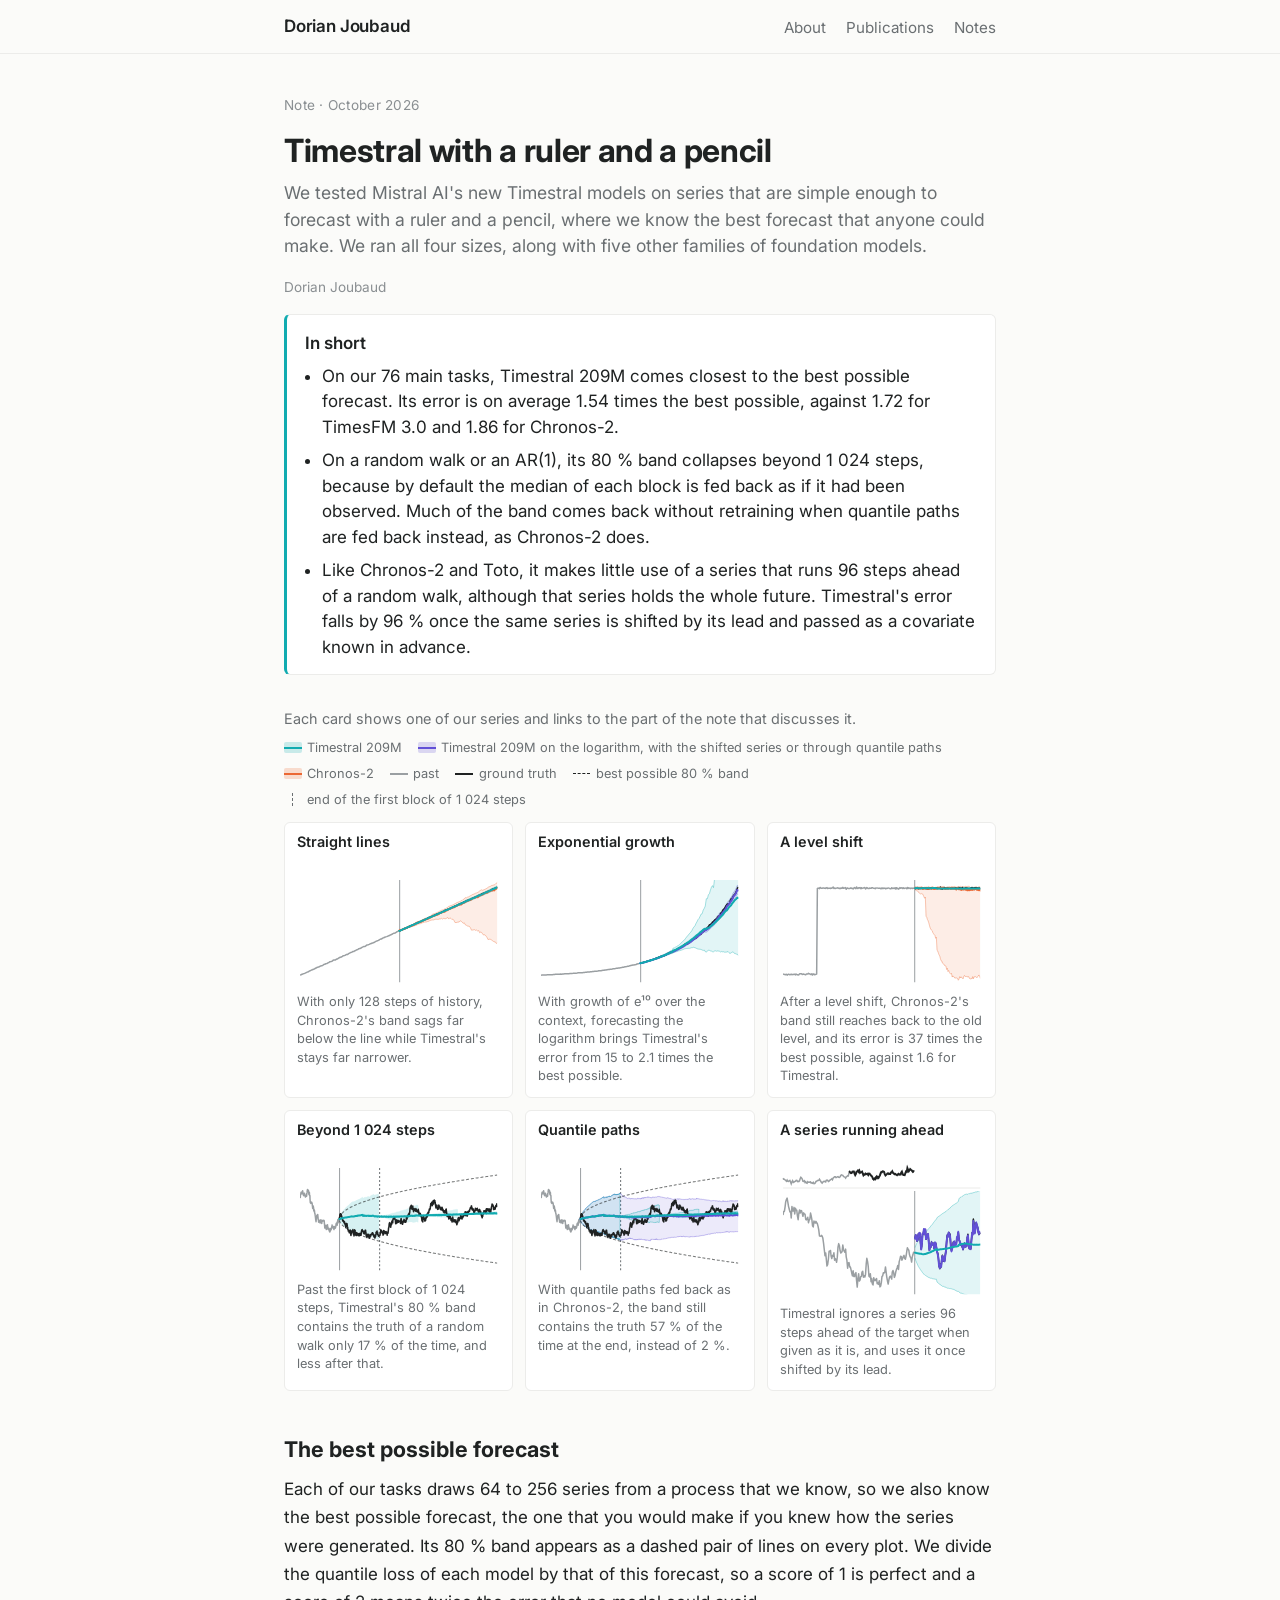
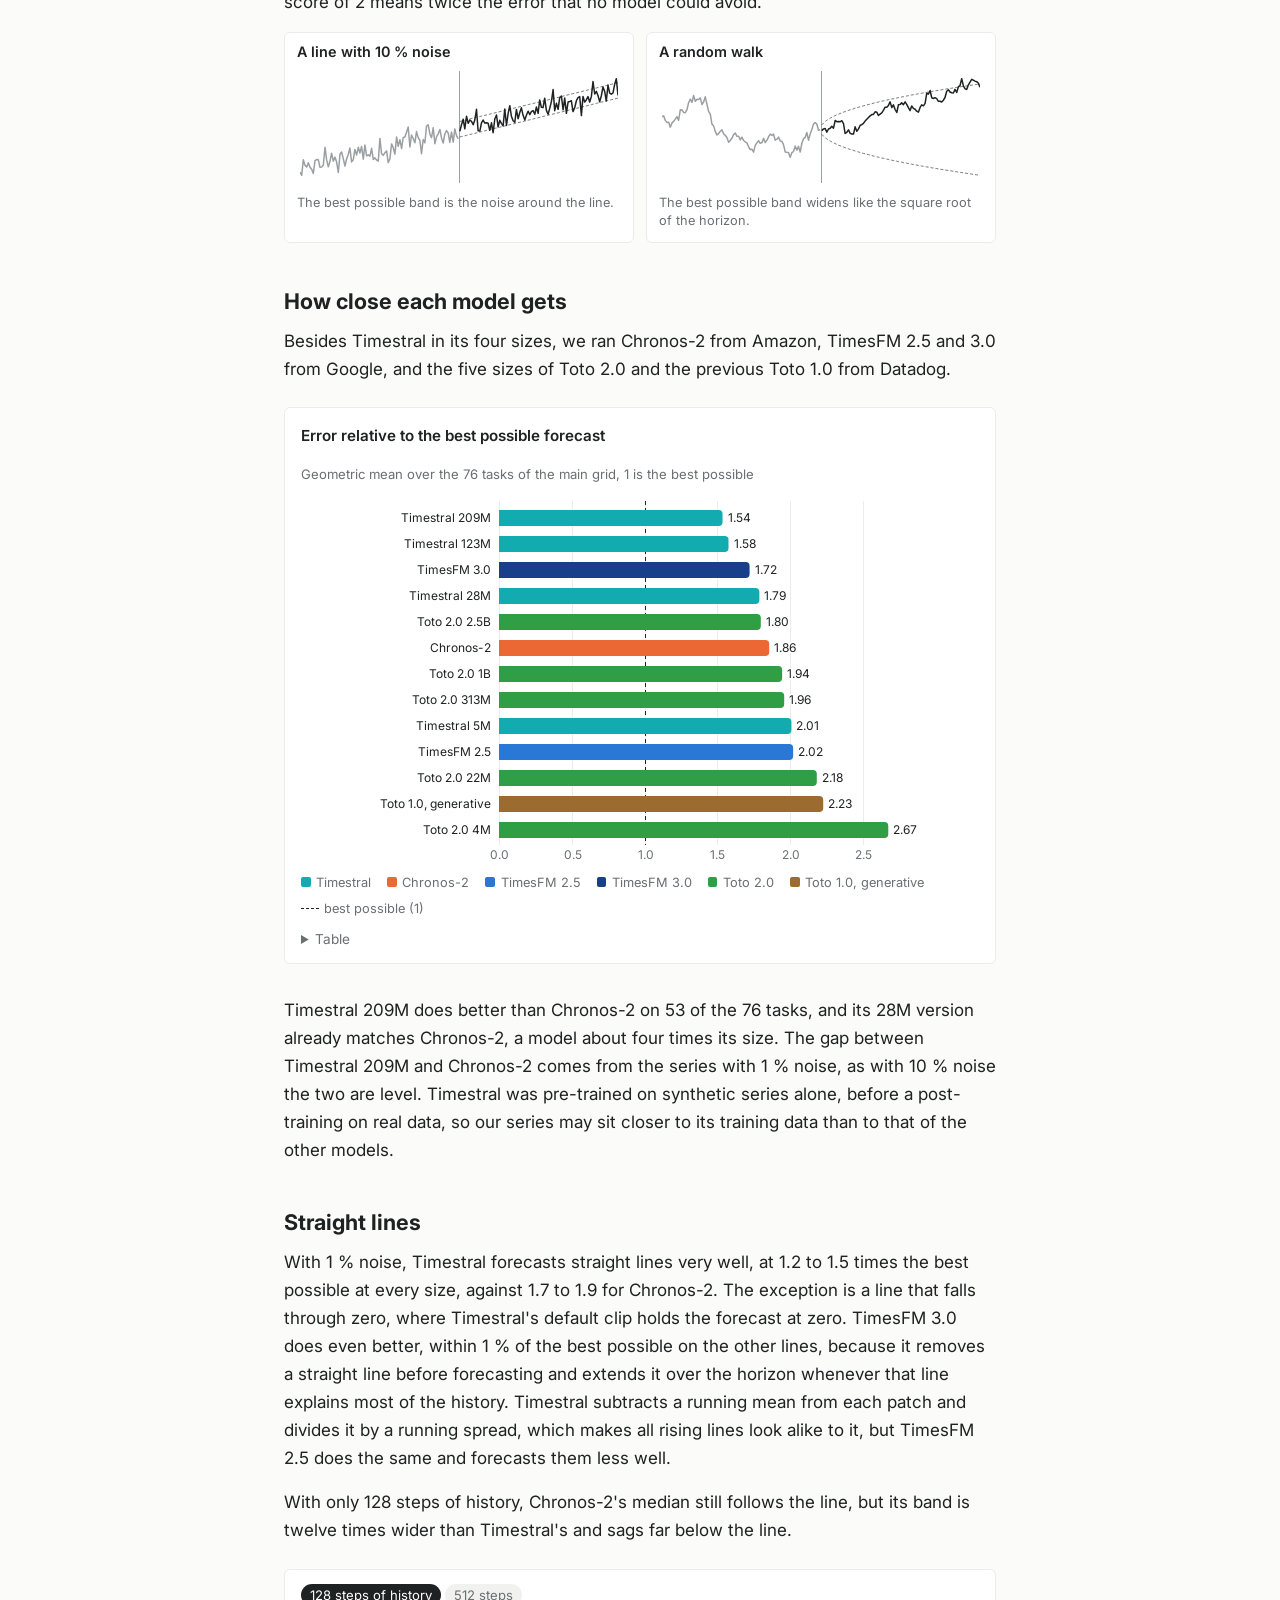
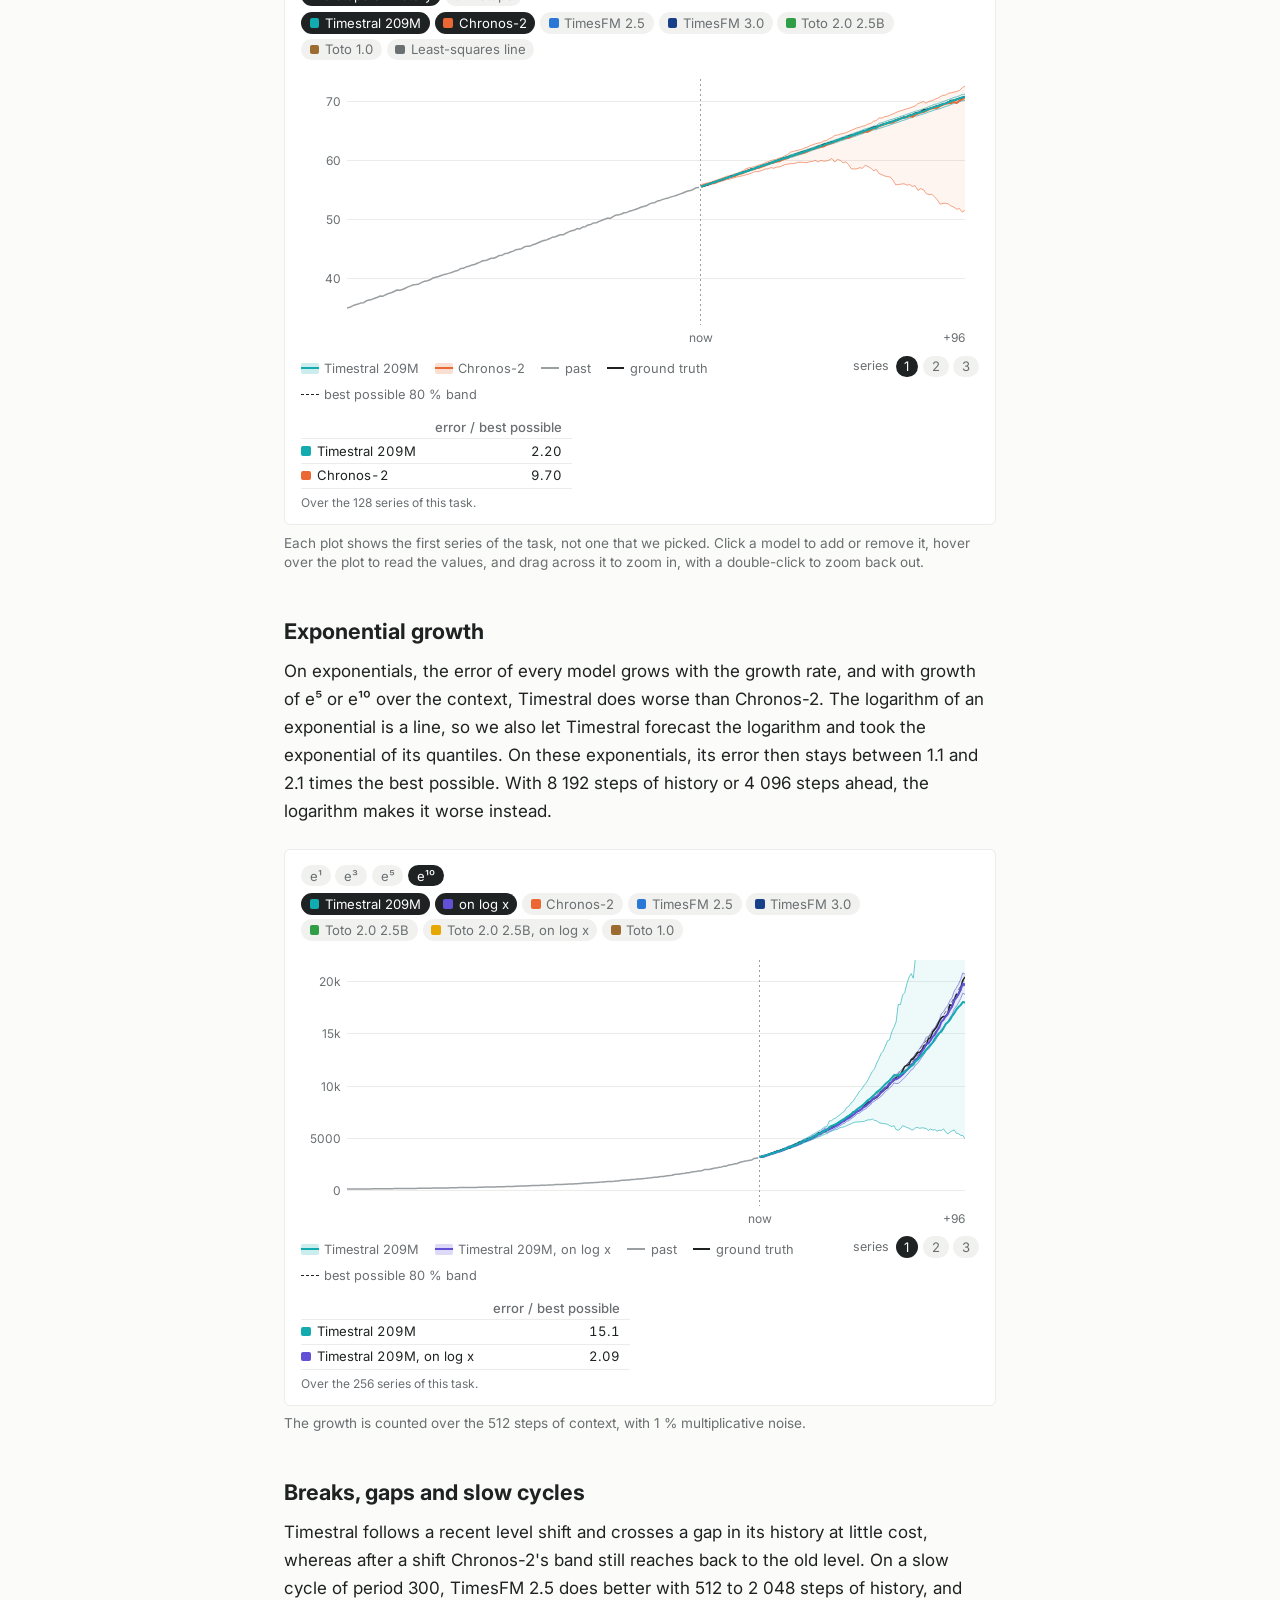
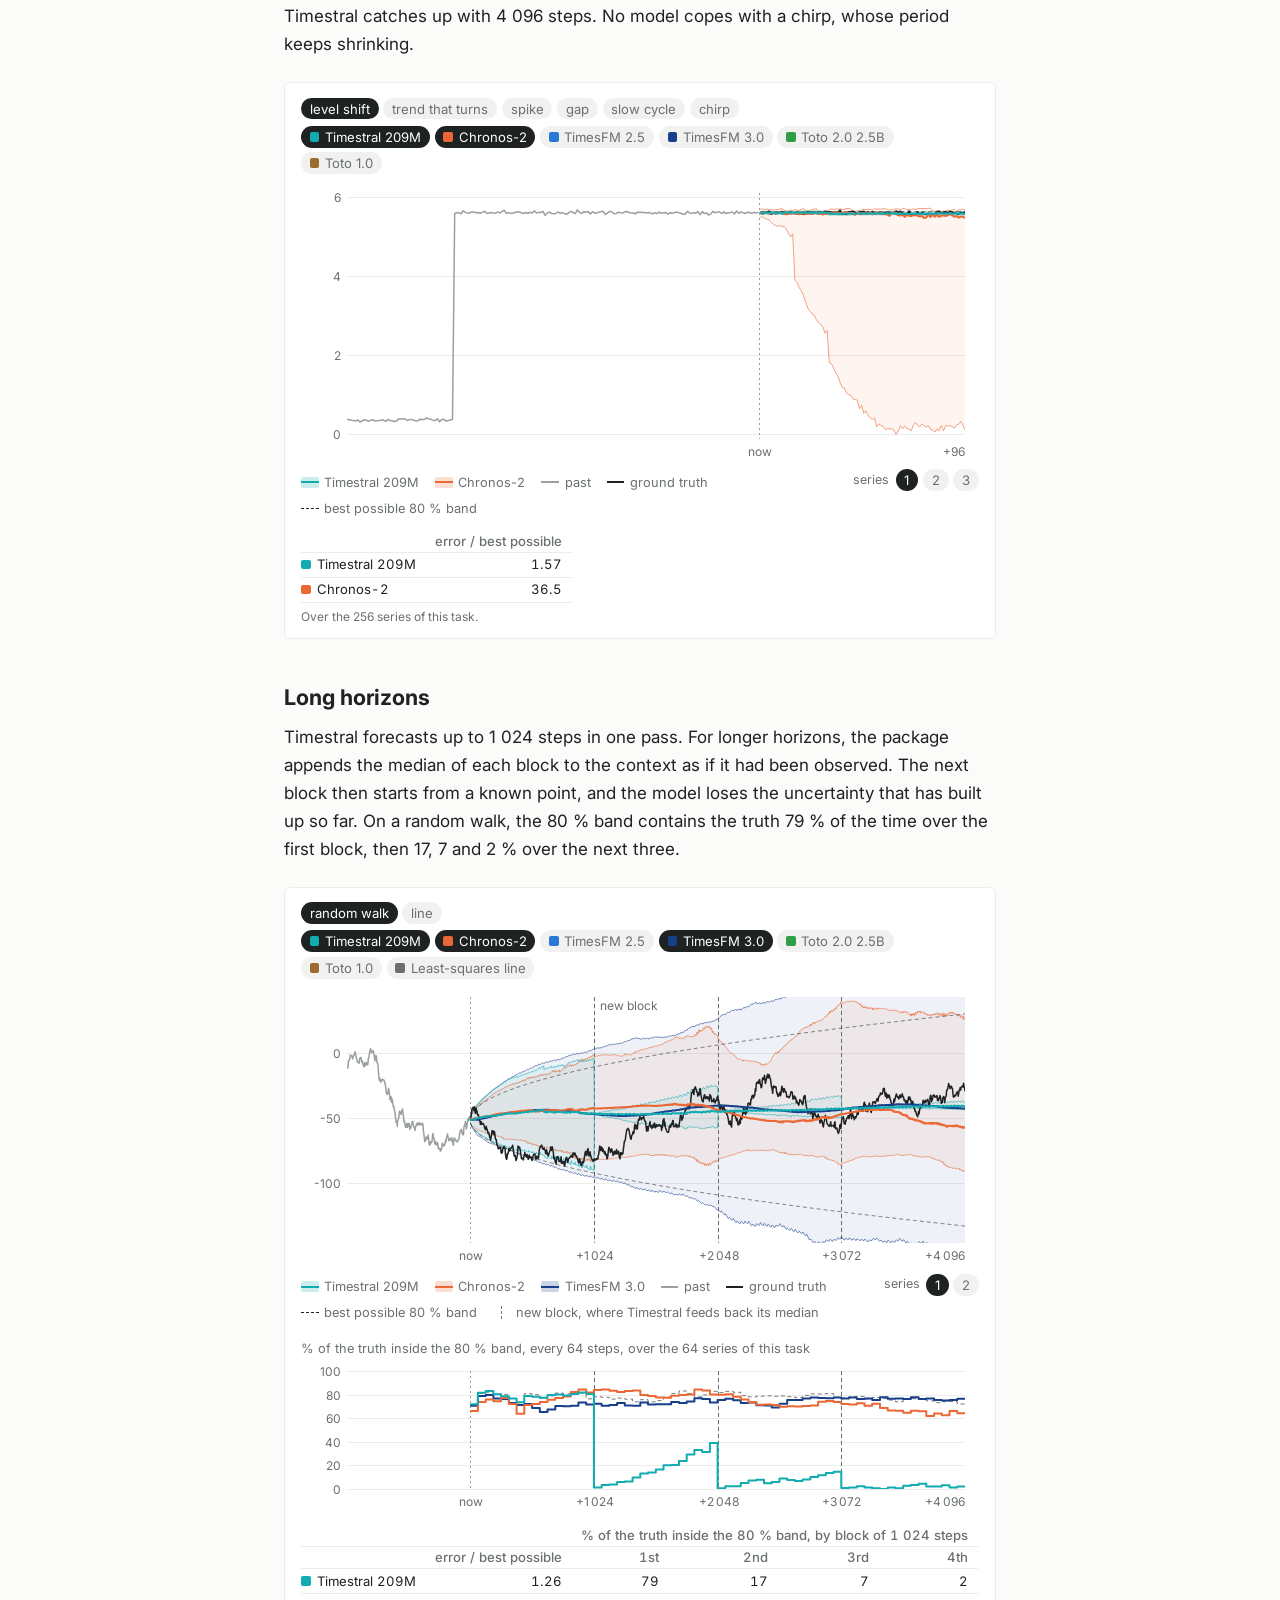
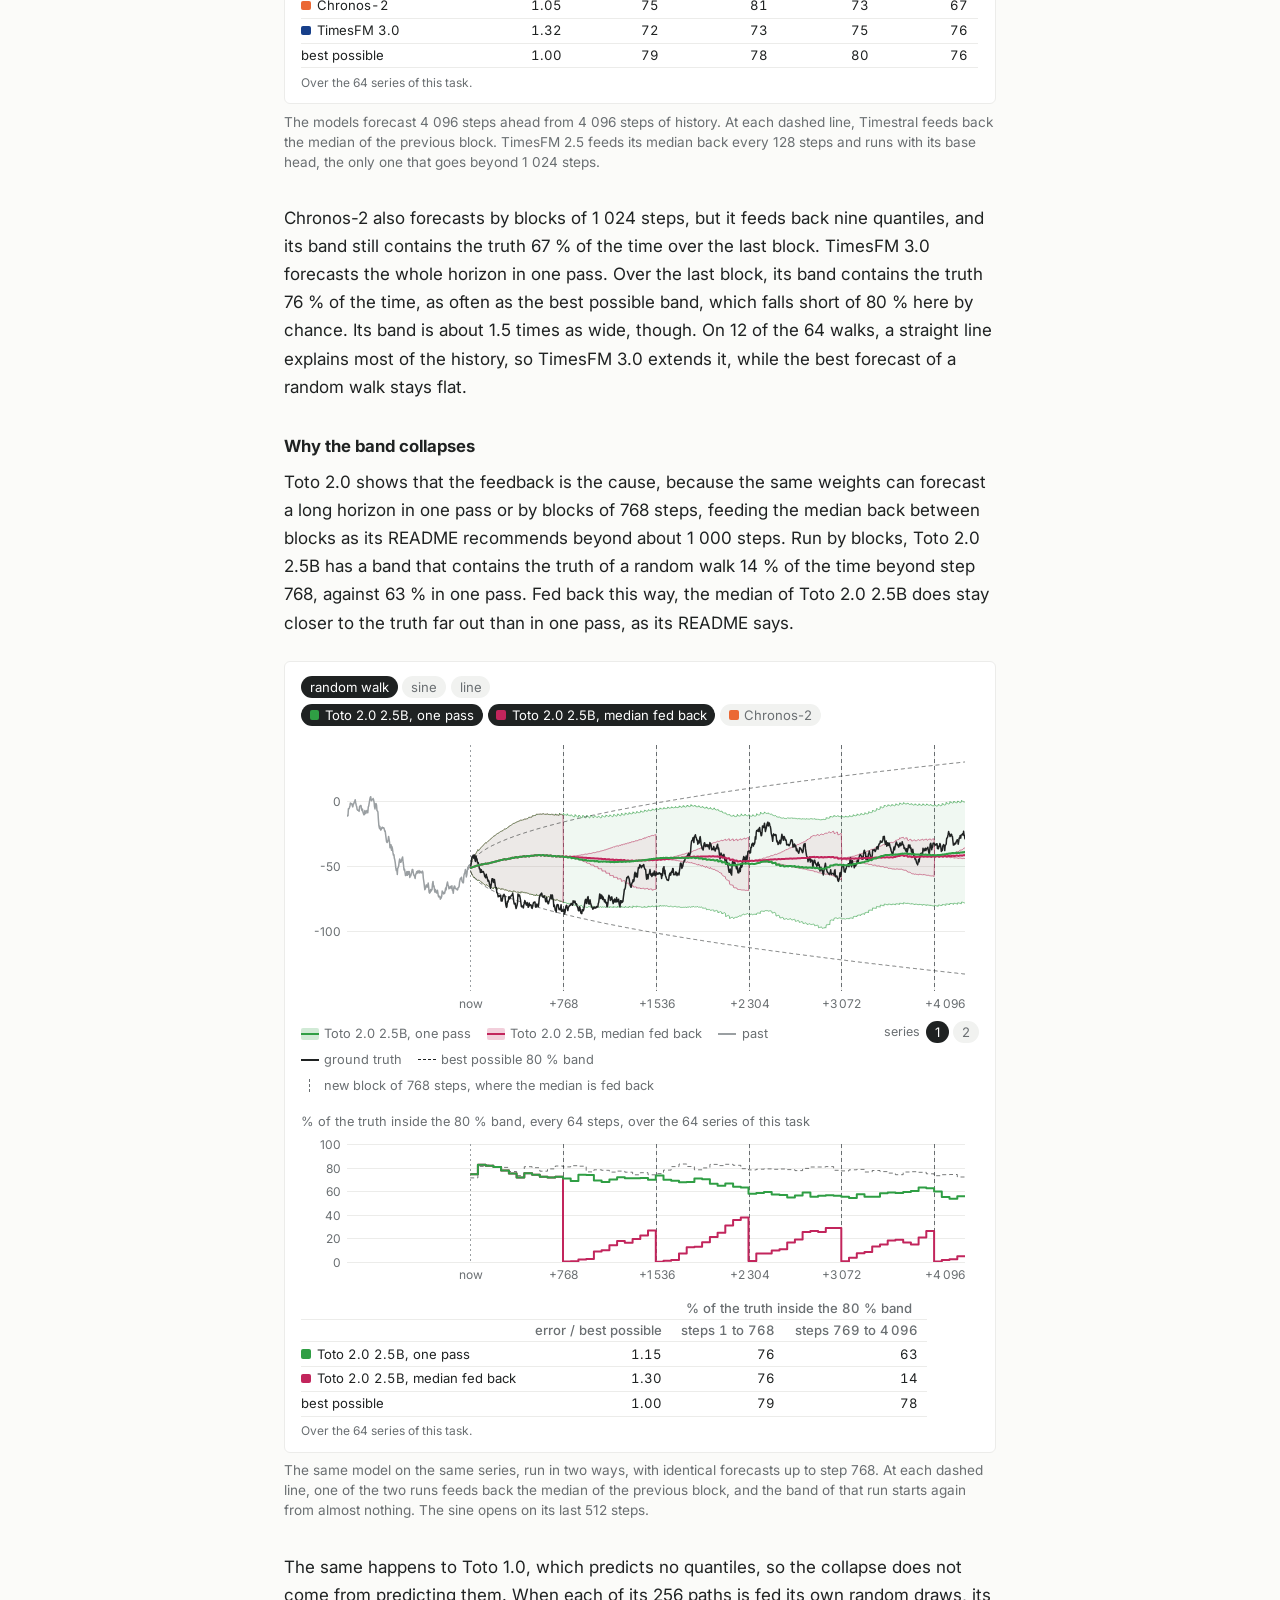
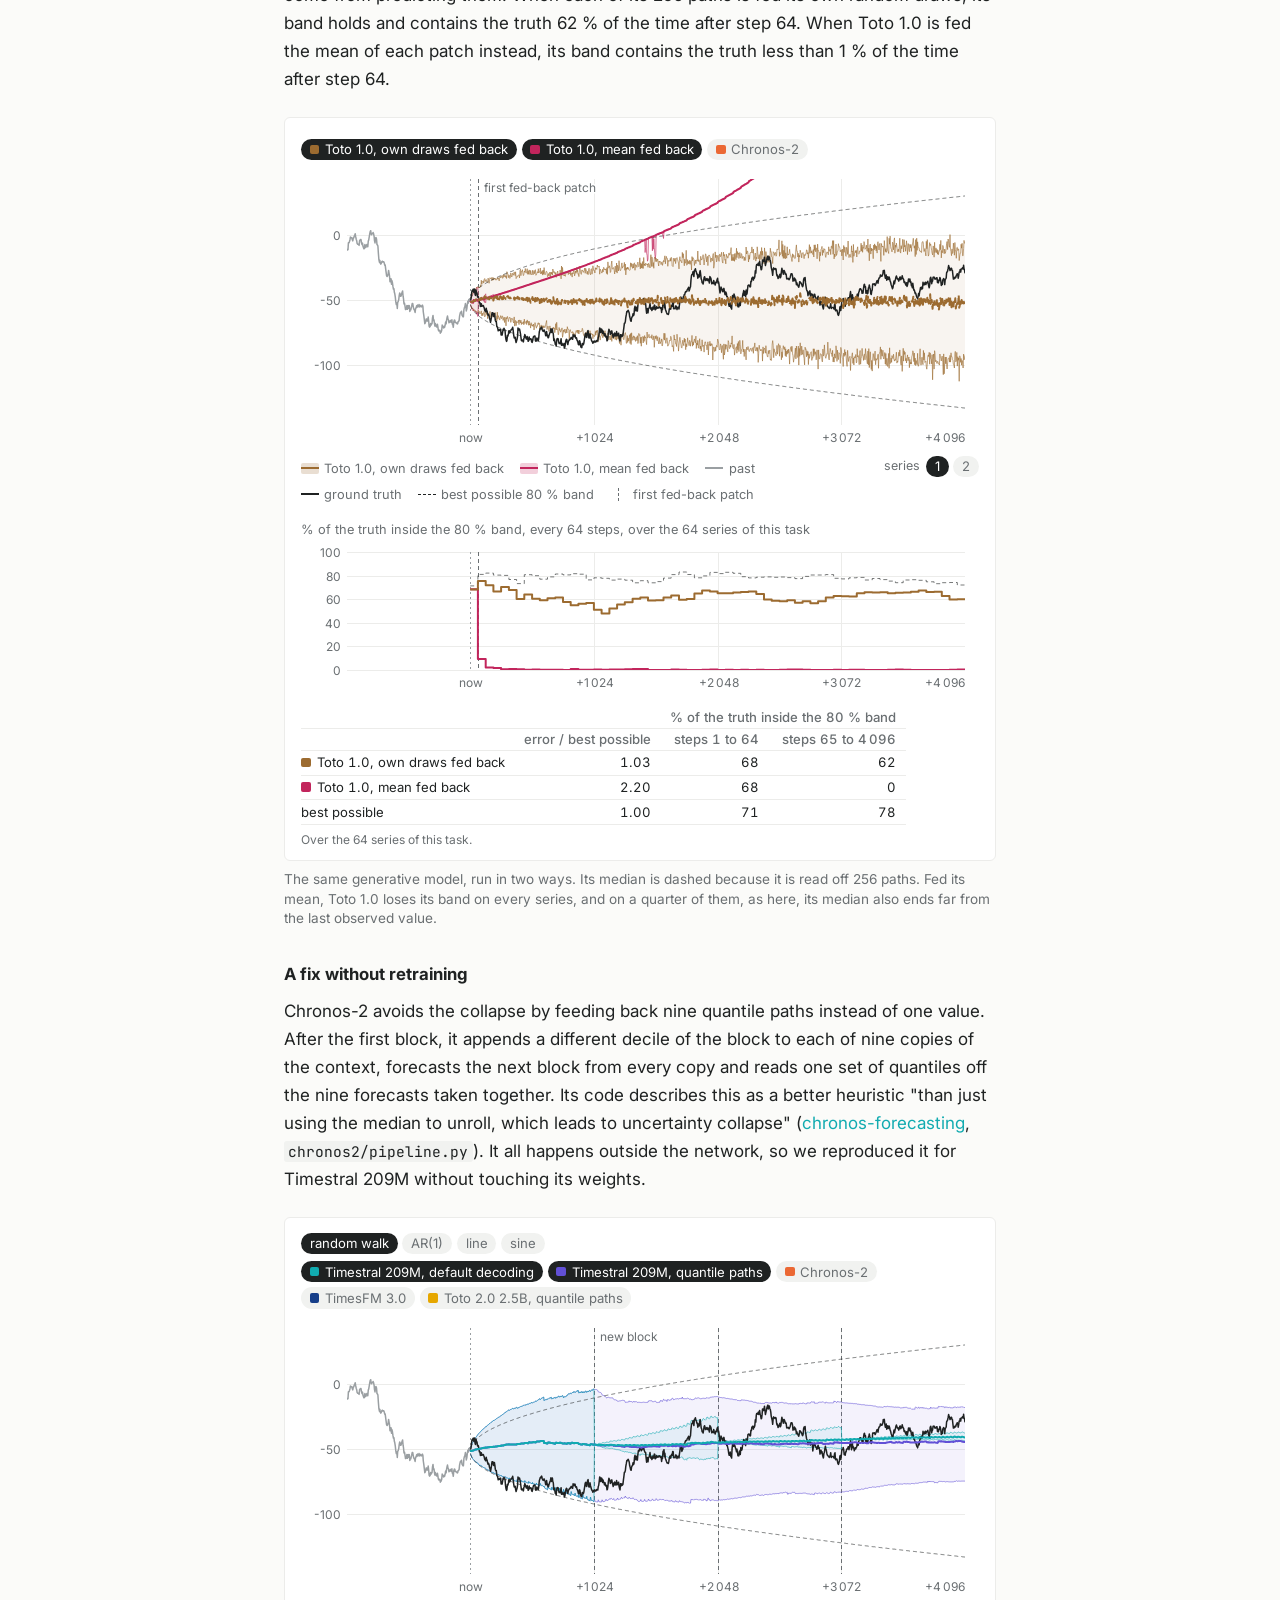
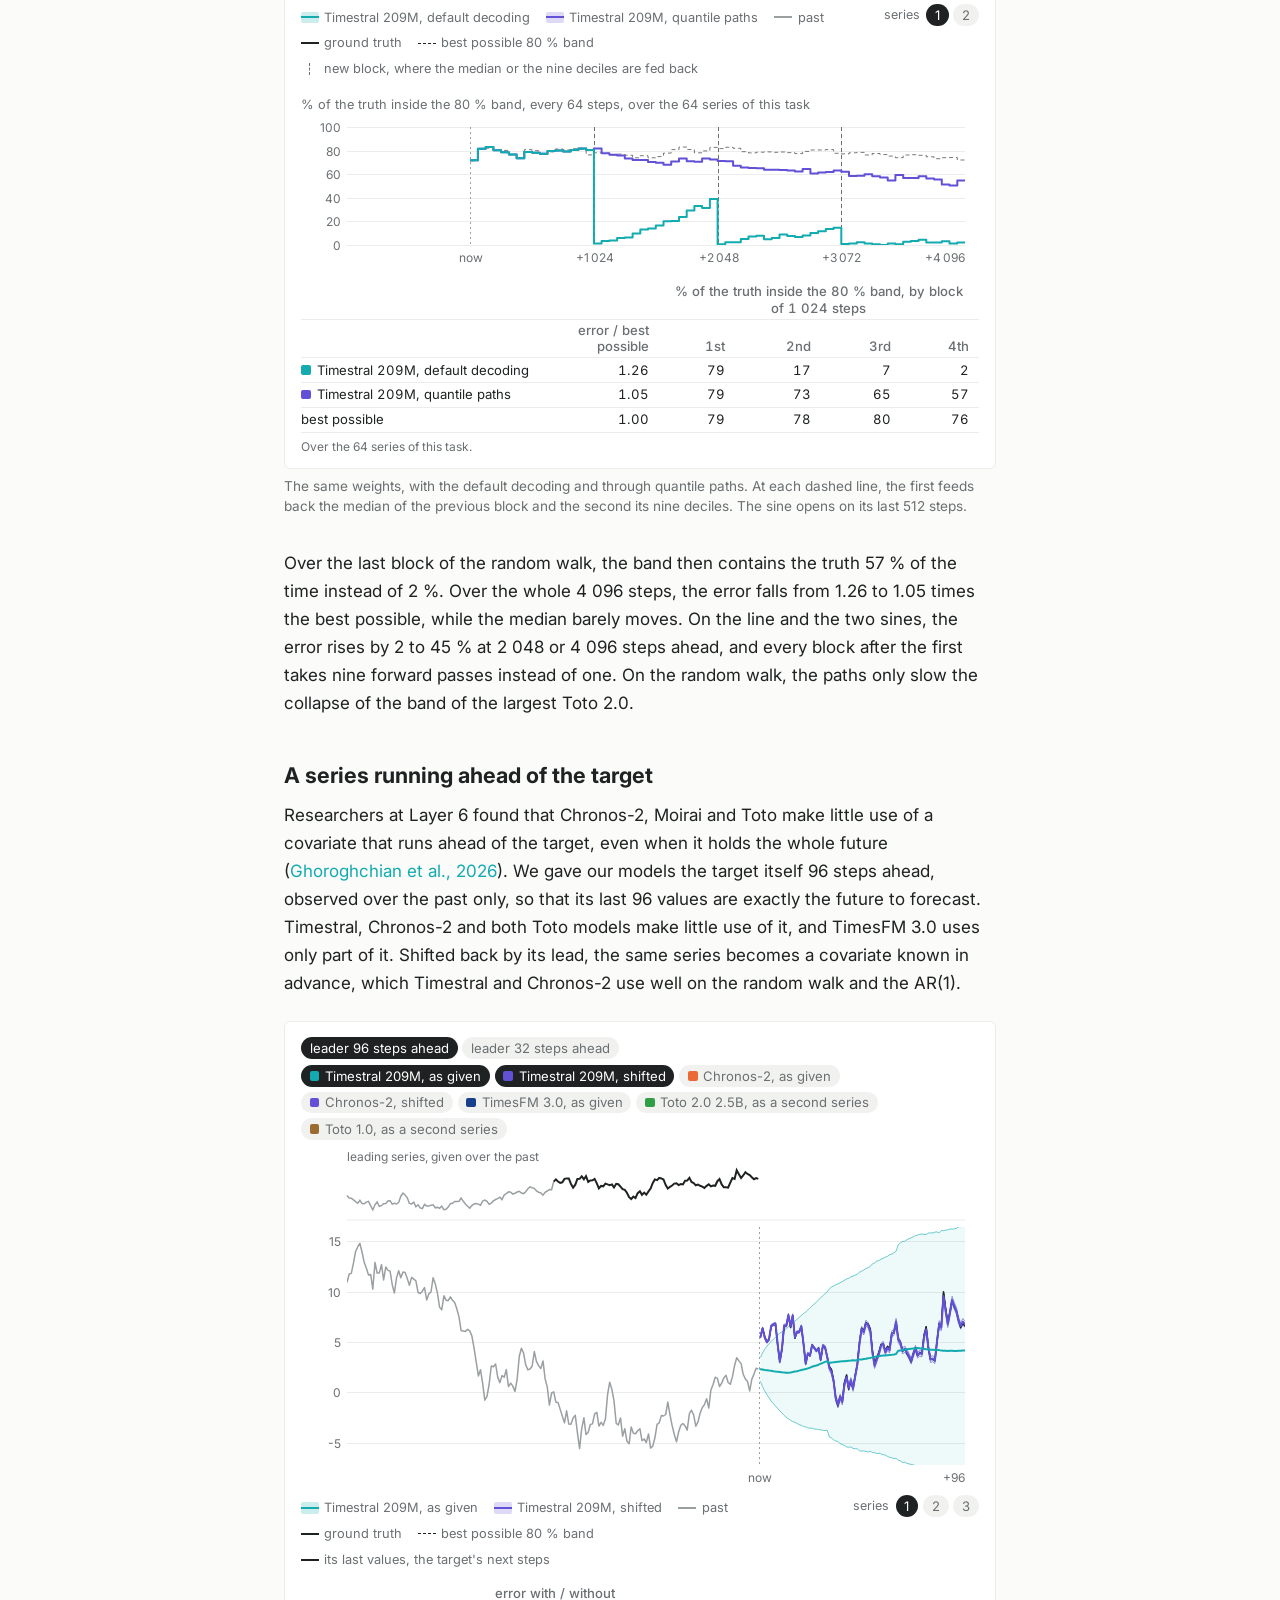
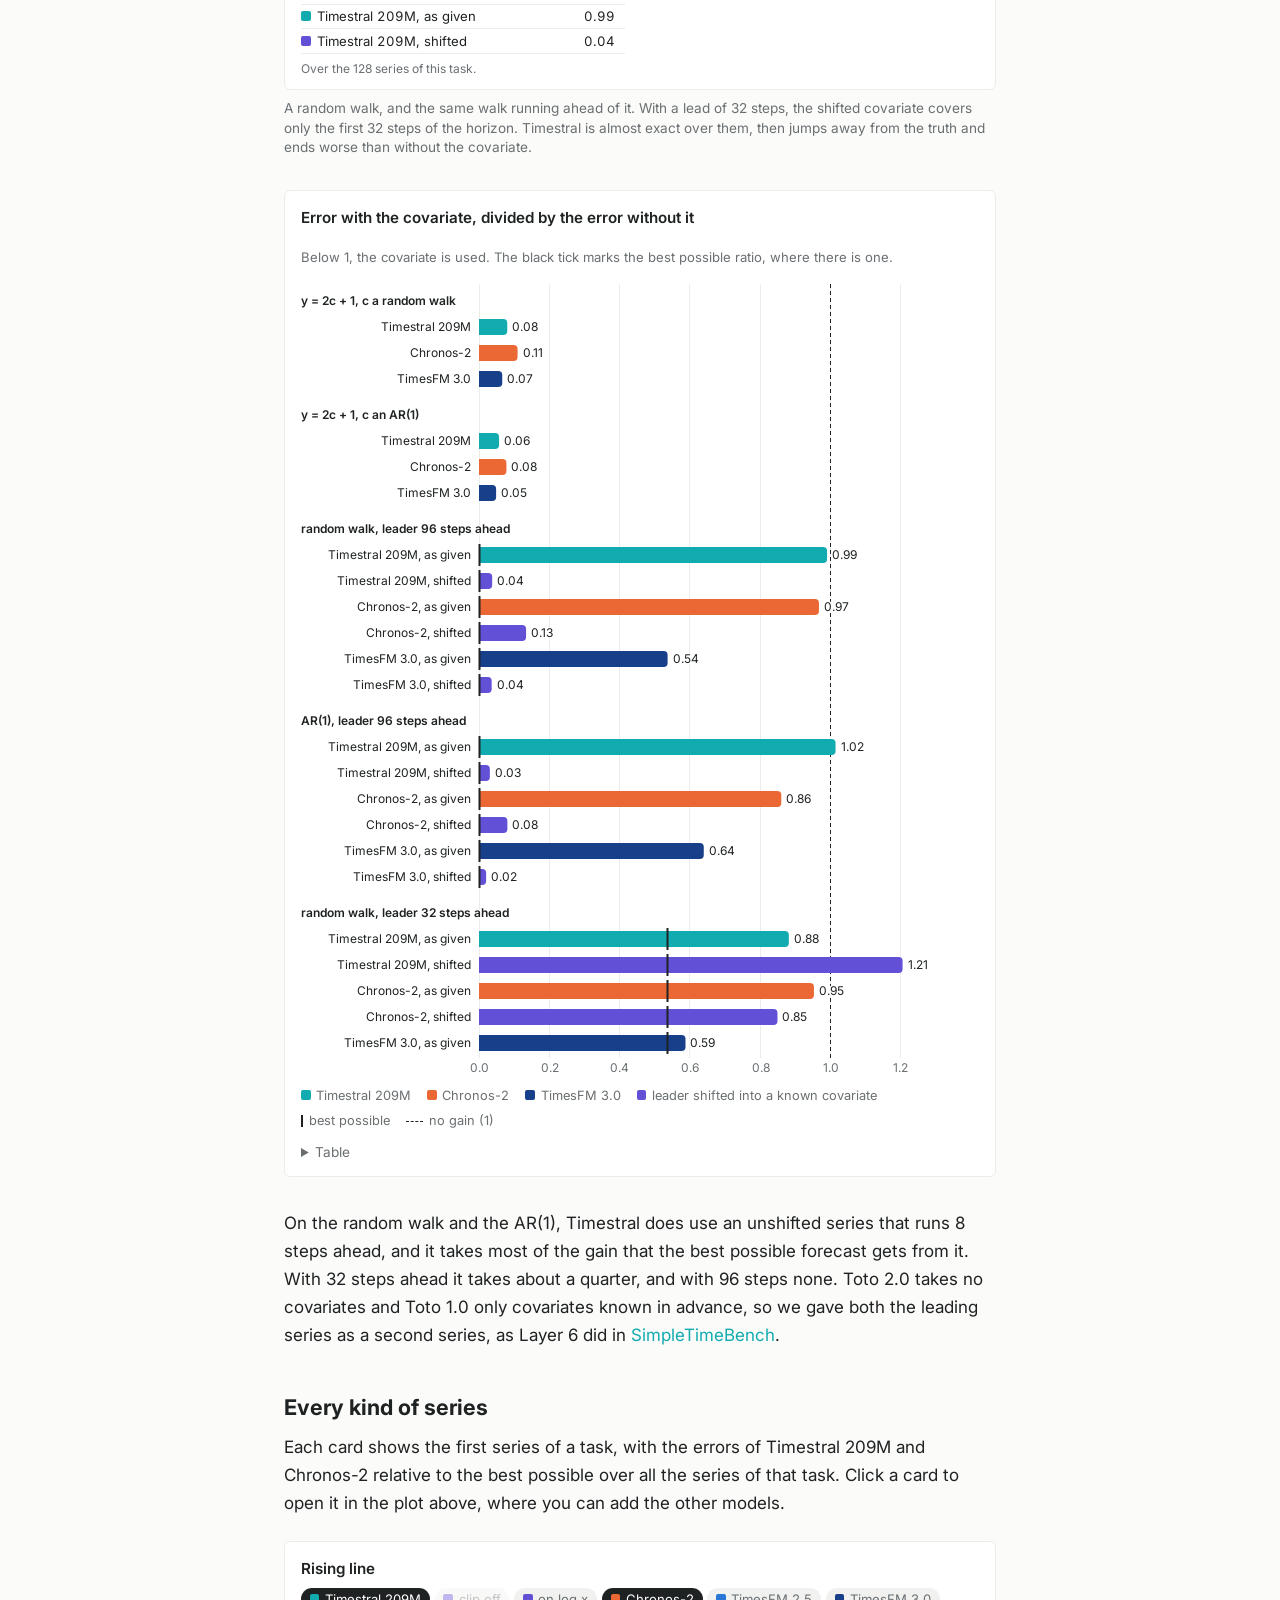
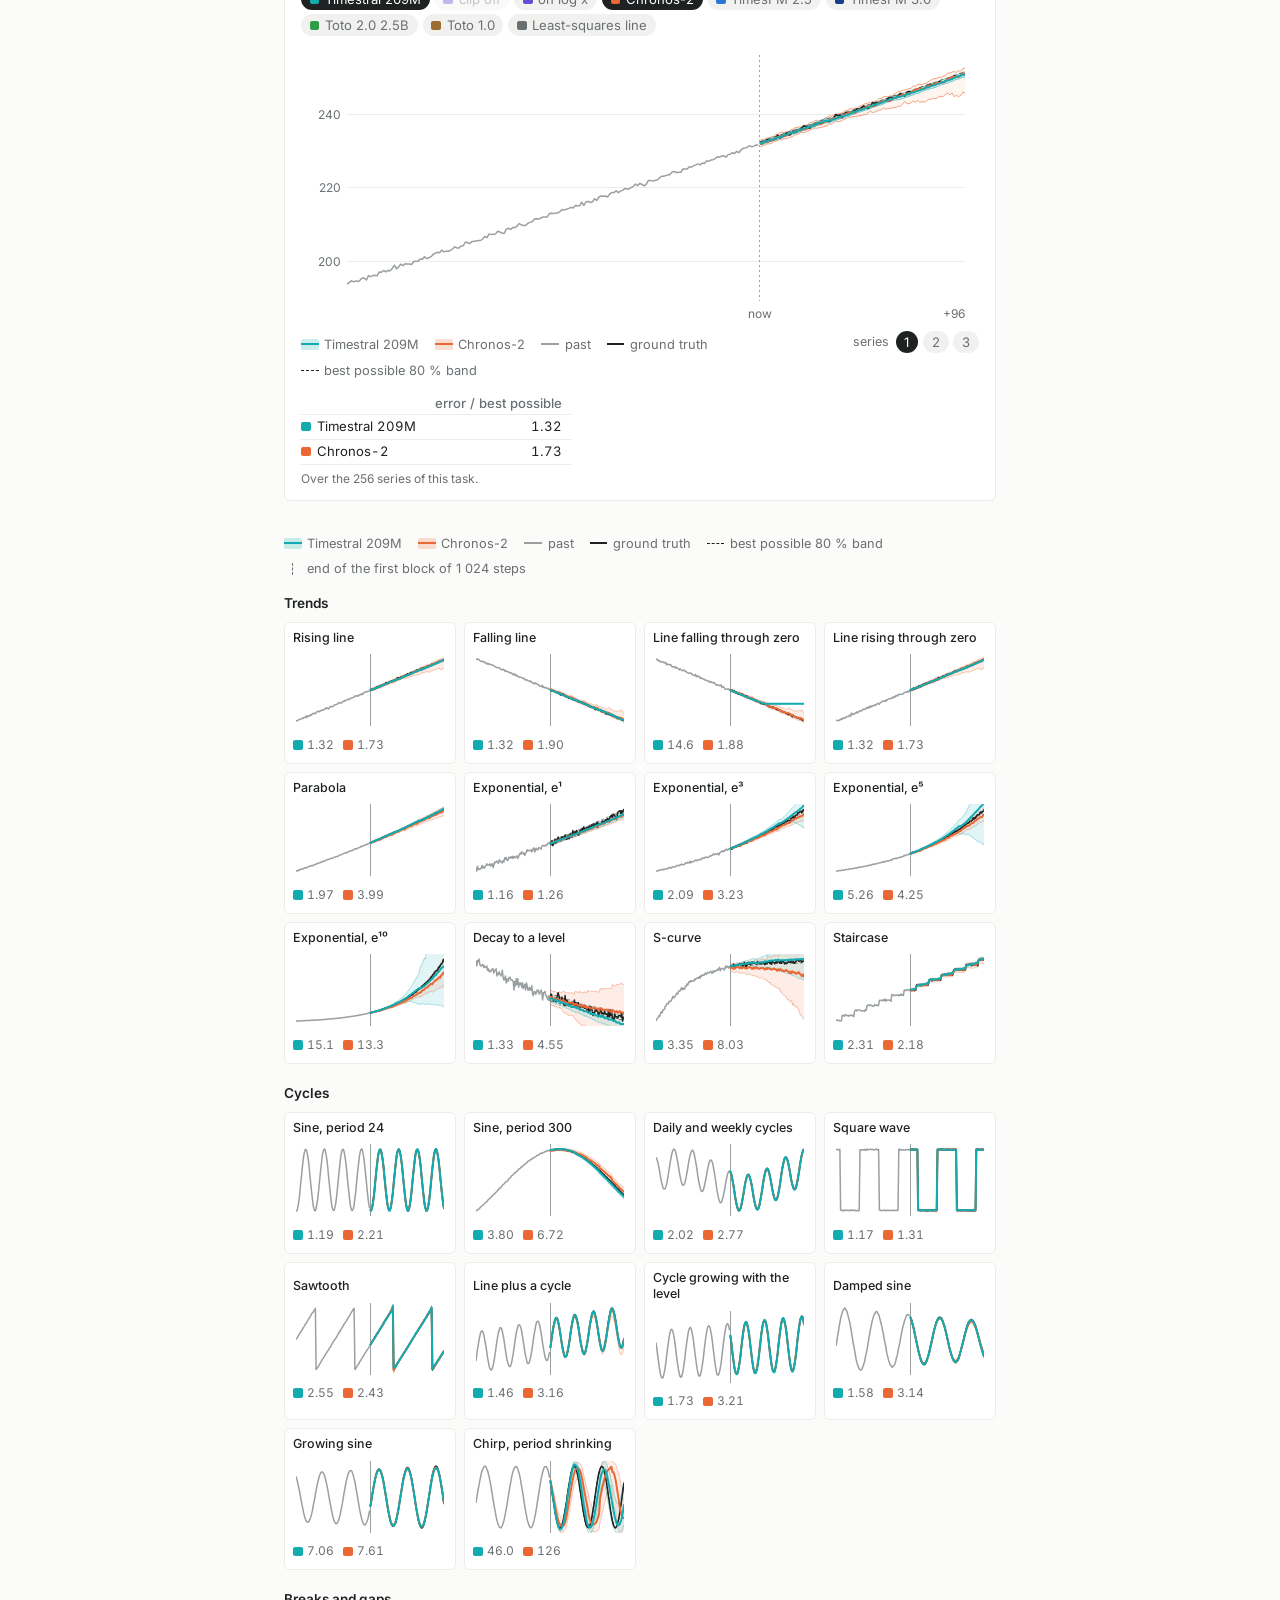
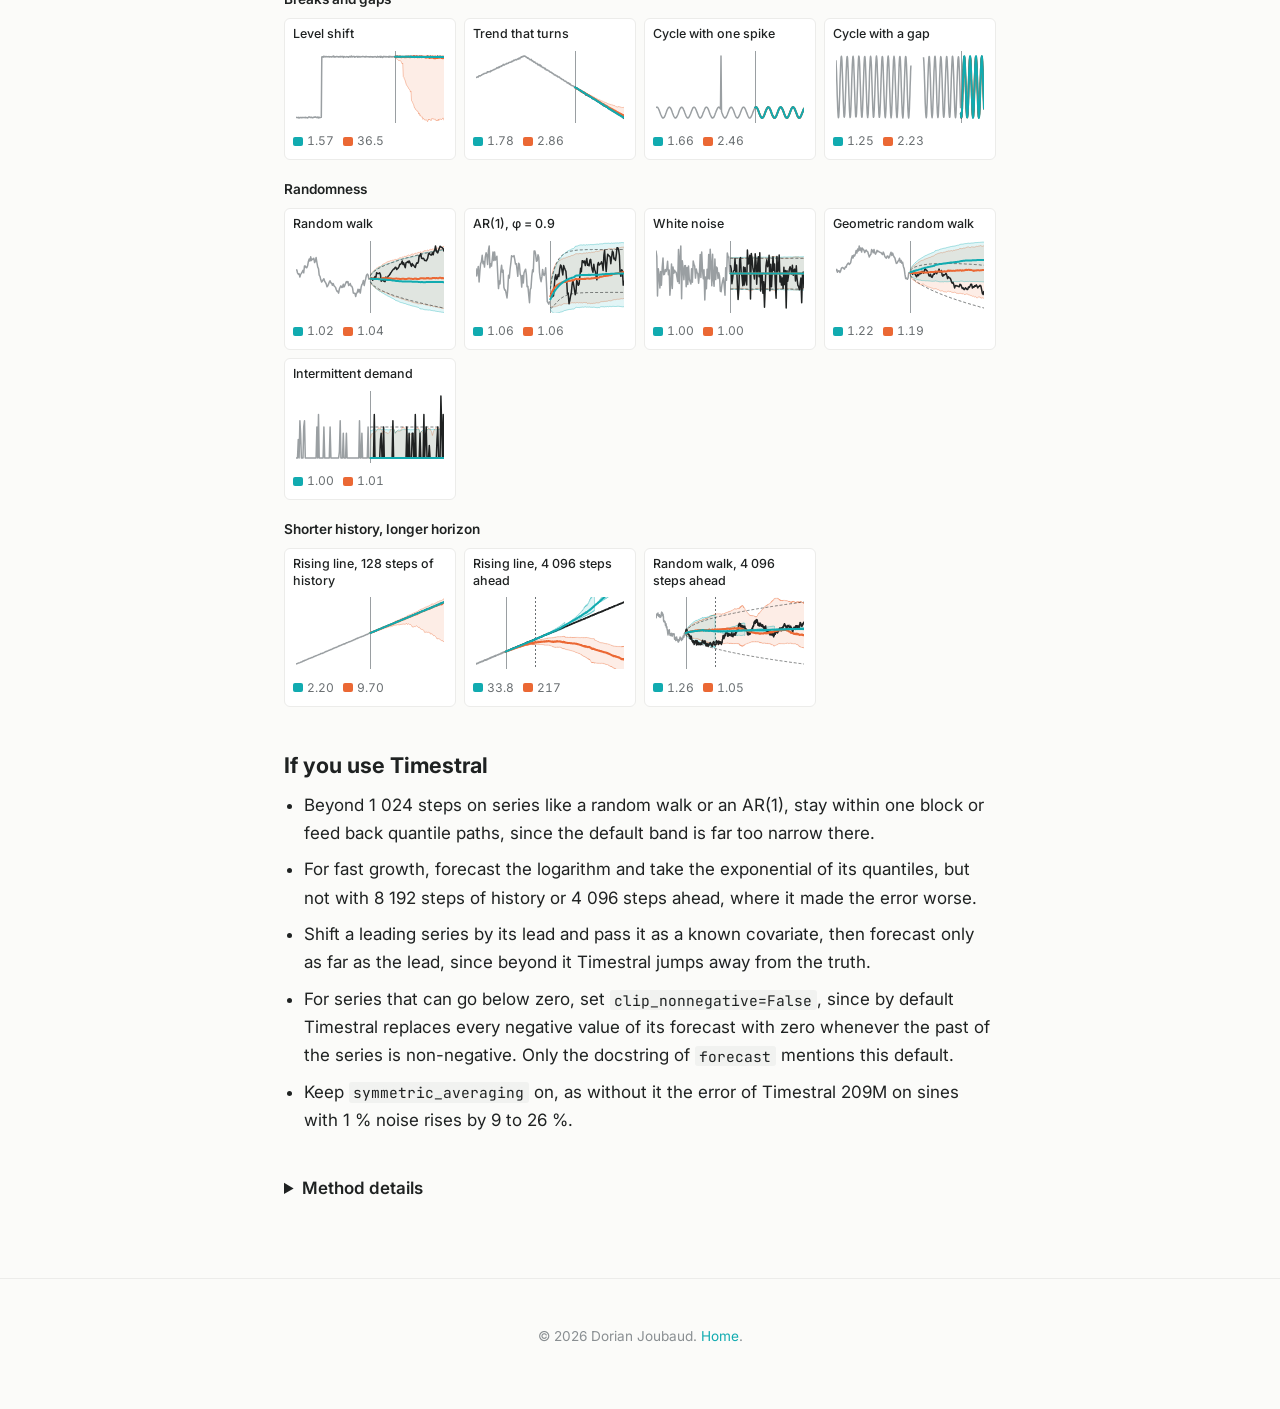
==== commit 682df2a0: "Timestral note: scopes and conditions restored after the shortening, and wordings that had shifted m" ====
--- a/notes/timestral/index.html
+++ b/notes/timestral/index.html
@@ -4,12 +4,12 @@
     <meta charset="utf-8">
     <meta name="viewport" content="width=device-width, initial-scale=1">
     <title>Timestral with a ruler and a pencil | Dorian Joubaud</title>
-    <meta name="description" content="Mistral AI's Timestral models, tested with Chronos-2, TimesFM 2.5 and 3.0, Toto 2.0 and Toto 1.0 on series that are simple enough to forecast with a ruler and a pencil, where we know the best forecast that anyone could make.">
+    <meta name="description" content="Mistral AI's Timestral models in all four sizes, tested along with Chronos-2, TimesFM 2.5 and 3.0, Toto 2.0 and Toto 1.0 on series that are simple enough to forecast with a ruler and a pencil, where we know the best forecast that anyone could make.">
     <meta name="author" content="Dorian Joubaud">
     <link rel="canonical" href="https://dorianjoubaud.com/notes/timestral/">
     <meta property="og:type" content="article">
     <meta property="og:title" content="Timestral with a ruler and a pencil">
-    <meta property="og:description" content="Mistral AI's Timestral models, tested with Chronos-2, TimesFM 2.5 and 3.0, Toto 2.0 and Toto 1.0 on series that are simple enough to forecast with a ruler and a pencil, where we know the best forecast that anyone could make.">
+    <meta property="og:description" content="Mistral AI's Timestral models in all four sizes, tested along with Chronos-2, TimesFM 2.5 and 3.0, Toto 2.0 and Toto 1.0 on series that are simple enough to forecast with a ruler and a pencil, where we know the best forecast that anyone could make.">
     <meta property="og:url" content="https://dorianjoubaud.com/notes/timestral/">
     <meta property="og:image" content="https://dorianjoubaud.com/notes/timestral/og.png">
     <meta property="og:image:width" content="1200">
@@ -52,12 +52,12 @@
         <ul>
             <li>On our 76 main tasks, Timestral 209M comes closest to the best possible forecast. Its error is on
                 average 1.54 times the best possible, against 1.72 for TimesFM 3.0 and 1.86 for Chronos-2.</li>
-            <li>Beyond 1&nbsp;024 steps, its 80&nbsp;% band collapses, because by default the median of each block is
+            <li>On a random walk or an AR(1), its 80&nbsp;% band collapses beyond 1&nbsp;024 steps, because by default the median of each block is
                 fed back as if it had been observed. Much of the band comes back without retraining when quantile paths
                 are fed back instead, as Chronos-2 does.</li>
             <li>Like Chronos-2 and Toto, it makes little use of a series that runs 96 steps ahead of a random walk,
-                although that series holds the whole future. The same series cuts its error by 96&nbsp;% once it is
-                shifted by its lead and passed as a covariate known in advance.</li>
+                although that series holds the whole future. Timestral's error falls by 96&nbsp;% once the same series is shifted by its lead and
+                passed as a covariate known in advance.</li>
         </ul>
     </div>
 
@@ -144,7 +144,7 @@
     </figure>
     <p>
         Timestral 209M does better than Chronos-2 on 53 of the 76 tasks, and its 28M version already matches
-        Chronos-2, a model about four times its size. The gap comes from the series with 1&nbsp;% noise, as with
+        Chronos-2, a model about four times its size. The gap between Timestral 209M and Chronos-2 comes from the series with 1&nbsp;% noise, as with
         10&nbsp;% noise the two are level. Timestral was pre-trained on synthetic series alone, before a post-training
         on real data, so our series may sit closer to its training data than to that of the other models.
     </p>
@@ -153,13 +153,12 @@
     <p>
         With 1&nbsp;% noise, Timestral forecasts straight lines very well, at 1.2 to 1.5 times the best possible at every
         size, against 1.7 to 1.9 for Chronos-2. The exception is a line that falls
-        through zero, which Timestral's default clip holds at zero. TimesFM 3.0 does even better, within 1&nbsp;% of the best possible on the other lines, because it fits a straight line to the history,
-        removes it before forecasting and extends it over the horizon. Timestral normalises each patch in a way that
-        makes all rising lines look alike to it, but TimesFM 2.5 does the same and forecasts them less well.
-    </p>
-    <p>
-        With only 128 steps of history, Chronos-2's median still follows the line, but its band is twelve times wider
-        than Timestral's and sags far below it.
+        through zero, where Timestral's default clip holds the forecast at zero. TimesFM 3.0 does even better, within 1&nbsp;% of the best possible on the other lines, because it removes a straight line before forecasting
+        and extends it over the horizon whenever that line explains most of the history. Timestral subtracts a running mean from each patch and divides it by a running
+        spread, which makes all rising lines look alike to it, but TimesFM 2.5 does the same and forecasts them less well.
+    </p>
+    <p>
+        With only 128 steps of history, Chronos-2's median still follows the line, but its band is twelve times wider than Timestral's and sags far below the line.
     </p>
     <figure class="fig">
         <div class="fig__frame fc" data-fc='{"cells":[["E2__linear_up__C128_H96_n0.01","128 steps of history"],["E1__linear_up__C512_H96_n0.01","512 steps"]],
@@ -173,9 +172,8 @@
     <p>
         On exponentials, the error of every model grows with the growth rate, and with growth of e⁵ or e¹⁰ over the
         context, Timestral does worse than Chronos-2. The logarithm of an exponential is a
-        line, so we also let Timestral forecast the logarithm and took the exponential of its quantiles. Its error then
-        stays between 1.1 and 2.1 times the best possible, except with 8&nbsp;192 steps of history or 4&nbsp;096 steps
-        ahead, where the logarithm makes it worse.
+        line, so we also let Timestral forecast the logarithm and took the exponential of its quantiles. On these exponentials, its error then stays between 1.1 and 2.1 times the best possible.
+        With 8&nbsp;192 steps of history or 4&nbsp;096 steps ahead, the logarithm makes it worse instead.
     </p>
     <figure class="fig">
         <div class="fig__frame fc" data-fc='{"cells":[["E1__exp_k1__C512_H96_n0.01","e¹"],["E1__exp_k3__C512_H96_n0.01","e³"],["E1__exp_k5__C512_H96_n0.01","e⁵"],["E1__exp_k10__C512_H96_n0.01","e¹⁰"]],
@@ -187,9 +185,8 @@
     <h2 id="breaks">Breaks, gaps and slow cycles</h2>
     <p>
         Timestral follows a recent level shift and crosses a gap in its history at little cost, whereas after a shift
-        Chronos-2's band still reaches back to the old level. On a slow cycle of period 300, TimesFM 2.5 does better
-        until Timestral gets 4&nbsp;096 steps of history, and no model copes with a chirp, whose period keeps
-        shrinking.
+        Chronos-2's band still reaches back to the old level. On a slow cycle of period 300, TimesFM 2.5 does better with 512 to 2&nbsp;048 steps of history, and
+        Timestral catches up with 4&nbsp;096 steps. No model copes with a chirp, whose period keeps shrinking.
     </p>
     <figure class="fig">
         <div class="fig__frame fc" data-fc='{"cells":[["E1__level_shift__C512_H96_n0.01","level shift"],["E1__trend_break__C512_H96_n0.01","trend that turns"],["E1__spike__C512_H96_n0.01","spike"],["E1__missing_block__C512_H96_n0.01","gap"],["E1__sine_p300__C512_H96_n0.01","slow cycle"],["E1__chirp__C512_H96_n0.01","chirp"]],
@@ -215,46 +212,49 @@
         Chronos-2 also forecasts by blocks of 1&nbsp;024 steps, but it feeds back nine quantiles, and its band still
         contains the truth 67&nbsp;% of the time over the last block. TimesFM 3.0 forecasts the whole horizon in one
         pass. Over the last block, its band contains the truth 76&nbsp;% of the time, as often as the best possible
-        band, which falls short of 80&nbsp;% here by chance. Its band is about 1.5 times as wide, though, and on 12 of the 64 walks its median moves away from the truth, because TimesFM 3.0 extends a straight line that it
-        fits to the history.
+        band, which falls short of 80&nbsp;% here by chance. Its band is about 1.5 times as wide, though. On 12 of the 64 walks, a straight line explains most
+        of the history, so TimesFM 3.0 extends it, while the best forecast of a random walk stays flat.
     </p>
 
     <h3 id="toto">Why the band collapses</h3>
     <p>
         Toto 2.0 shows that the feedback is the cause, because the same weights can forecast a long horizon in one
-        pass or by blocks of 768 steps, feeding the median back between blocks as its README recommends. Run by blocks, Toto 2.0 2.5B has a band that contains the truth of a random walk 14&nbsp;% of the time beyond step
-        768, against 63&nbsp;% in one pass. Its median does stay closer to the truth far out, as its README says.
+        pass or by blocks of 768 steps, feeding the median back between blocks as its README recommends beyond about
+        1&nbsp;000 steps. Run by blocks, Toto 2.0 2.5B has a band that contains the truth of a random walk 14&nbsp;% of the time beyond step
+        768, against 63&nbsp;% in one pass. Fed back this way, the median of Toto 2.0 2.5B does stay closer to the truth far out
+        than in one pass, as its README says.
     </p>
     <figure class="fig">
         <div class="fig__frame fc" data-fc='{"cells":[["E3__rw__C4096_H4096_n0","random walk"],["E3__sine_p24__C4096_H4096_n0.01","sine",[3584,4096]],["E3__linear_up__C4096_H4096_n0.01","line"]],
             "choices":[["toto2-2.5b",null,"Toto 2.0 2.5B, one pass"],["toto2-2.5b/block768",null,"Toto 2.0 2.5B, median fed back"],"chronos-2"],
             "on":["toto2-2.5b","toto2-2.5b/block768"],"rule":[768,"median fed back"],"ruleKey":"new block of 768 steps, where the median is fed back","every":768,"split":768,"cover":true}'></div>
         <figcaption>The same model on the same series, run in two ways, with identical forecasts up to step 768. At
-            each dashed line, the median of the previous block is fed back, and the band of this second run starts again
-            from almost nothing. The sine opens on its last 512 steps.</figcaption>
+            each dashed line, one of the two runs feeds back the median of the previous block, and the band of that run
+            starts again from almost nothing. The sine opens on its last 512 steps.</figcaption>
     </figure>
     <p>
         The same happens to Toto 1.0, which predicts no quantiles, so the collapse does not come from predicting them.
         When each of its 256 paths is fed its own random draws, its band holds and contains the truth 62&nbsp;% of the
-        time after step 64. When Toto 1.0 is fed the mean of each patch instead, its band falls below 1&nbsp;%.
+        time after step 64. When Toto 1.0 is fed the mean of each patch instead, its band contains the truth less than
+        1&nbsp;% of the time after step 64.
     </p>
     <figure class="fig">
         <div class="fig__frame fc" data-fc='{"cells":[["E3__rw__C4096_H4096_n0","random walk"]],
-            "choices":[["toto1",null,"Toto 1.0, 256 random paths"],["toto1/meanfeed",null,"Toto 1.0, mean fed back"],"chronos-2"],
+            "choices":[["toto1",null,"Toto 1.0, own draws fed back"],["toto1/meanfeed",null,"Toto 1.0, mean fed back"],"chronos-2"],
             "on":["toto1","toto1/meanfeed"],"rule":[64,"first fed-back patch"],"split":64,"cover":true}'></div>
         <figcaption>The same generative model, run in two ways. Its median is dashed because it is read off 256
-            paths. Fed its mean, Toto 1.0 loses its band on every series, and on a quarter of them, as here, its median moves away from the truth too.</figcaption>
+            paths. Fed its mean, Toto 1.0 loses its band on every series, and on a quarter of them, as here, its median also ends far from the last observed value.</figcaption>
     </figure>
 
     <h3 id="fix">A fix without retraining</h3>
     <p>
         Chronos-2 avoids the collapse by feeding back nine quantile paths instead of one value. After the first block,
         it appends a different decile of the block to each of nine copies of the context, forecasts the next block
-        from every copy and merges the nine forecasts into one set of quantiles. Its code describes this as a better
+        from every copy and reads one set of quantiles off the nine forecasts taken together. Its code describes this as a better
         heuristic "than just using the median to unroll, which leads to uncertainty collapse"
         (<a href="https://github.com/amazon-science/chronos-forecasting" target="_blank" rel="noopener">chronos-forecasting</a>,
-        <code>chronos2/pipeline.py</code>). It all happens outside the network, so we could apply it to Timestral 209M without touching
-        its weights.
+        <code>chronos2/pipeline.py</code>). It all happens outside the network, so we reproduced it for Timestral 209M without touching its
+        weights.
     </p>
     <figure class="fig">
         <div class="fig__frame fc" data-fc='{"cells":[["E3__rw__C4096_H4096_n0","random walk"],["E3__ar1_09__C4096_H4096_n0","AR(1)"],["E3__linear_up__C4096_H4096_n0.01","line"],["E3__sine_p24__C4096_H4096_n0.01","sine",[3584,4096]]],
@@ -267,9 +267,10 @@
     </figure>
     <p>
         Over the last block of the random walk, the band then contains the truth 57&nbsp;% of the time instead of
-        2&nbsp;%. The error falls from 1.26 to 1.05 times the best possible, while the median barely moves. On the
-        line and the two sines, the error rises by 2 to 45&nbsp;%, and every block after the first takes nine forward
-        passes instead of one.
+        2&nbsp;%. Over the whole 4&nbsp;096 steps, the error falls from 1.26 to 1.05 times the best
+        possible, while the median barely moves. On the line and the two sines, the error rises by 2 to 45&nbsp;% at
+        2&nbsp;048 or 4&nbsp;096 steps ahead, and every block after the first takes nine forward passes instead of one.
+        On the random walk, the paths only slow the collapse of the band of the largest Toto 2.0.
     </p>
 
     <h2 id="cov">A series running ahead of the target</h2>
@@ -279,8 +280,7 @@
         (<a href="https://arxiv.org/abs/2610.02058" target="_blank" rel="noopener">Ghoroghchian et al., 2026</a>). We
         gave our models the target itself 96 steps ahead, observed over the past only, so that its last 96 values are
         exactly the future to forecast. Timestral, Chronos-2 and both Toto models make little use of it, and TimesFM
-        3.0 uses only part of it. Shifted back by its lead, the same series becomes a covariate known in advance, which
-        Timestral and Chronos-2 use well.
+        3.0 uses only part of it. Shifted back by its lead, the same series becomes a covariate known in advance, which Timestral and Chronos-2 use well on the random walk and the AR(1).
     </p>
     <figure class="fig">
         <div class="fig__frame fc" data-fc='{"cells":[["E4__lead_rw_L96__C512_H96_n0","leader 96 steps ahead"],["E4__lead_rw_L32__C512_H96_n0","leader 32 steps ahead"]],
@@ -302,8 +302,9 @@
         </div>
     </figure>
     <p>
-        Timestral does use a series that runs 8 steps ahead, where it takes most of the gain that the best possible
-        forecast gets, but only about a quarter of it with 32 steps and none with 96. Toto 2.0 takes no covariates and Toto 1.0 only
+        On the random walk and the AR(1), Timestral does use an unshifted series that runs 8 steps ahead,
+        and it takes most of the gain that the best possible forecast gets from it. With 32 steps ahead it takes about
+        a quarter, and with 96 steps none. Toto 2.0 takes no covariates and Toto 1.0 only
         covariates known in advance, so we gave both the leading series as a second series, as Layer 6 did in
         <a href="https://github.com/layer6ai-labs/SimpleTimeBench" target="_blank" rel="noopener">SimpleTimeBench</a>.
     </p>
@@ -330,23 +331,23 @@
 
     <h2 id="findings">If you use Timestral</h2>
     <ul class="findings">
-        <li>Beyond 1&nbsp;024 steps, stay within one block or feed back quantile paths, since the default band is far
-            too narrow.</li>
+        <li>Beyond 1&nbsp;024 steps on series like a random walk or an AR(1), stay within one block or feed back
+            quantile paths, since the default band is far too narrow there.</li>
         <li>For fast growth, forecast the logarithm and take the exponential of its quantiles, but not with 8&nbsp;192 steps of
             history or 4&nbsp;096 steps ahead, where it made the error worse.</li>
         <li>Shift a leading series by its lead and pass it as a known covariate, then forecast only as far as the lead,
             since beyond it Timestral jumps away from the truth.</li>
-        <li>For series that can go below zero, set <code>clip_nonnegative=False</code>, since by default Timestral cuts its forecast off at zero
-            whenever the past of the series is non-negative. Only the docstring of
+        <li>For series that can go below zero, set <code>clip_nonnegative=False</code>, since by default Timestral replaces every negative value of its
+            forecast with zero whenever the past of the series is non-negative. Only the docstring of
             <code>forecast</code> mentions this default.</li>
-        <li>Keep <code>symmetric_averaging</code> on, as without it the error on sines with 1&nbsp;% noise rises by 9
-            to 26&nbsp;%.</li>
+        <li>Keep <code>symmetric_averaging</code> on, as without it the error of Timestral 209M on sines with 1&nbsp;% noise
+            rises by 9 to 26&nbsp;%.</li>
     </ul>
 
     <details class="method">
         <summary>Method details</summary>
         <ul>
-            <li>About 190&nbsp;000 series in 330 tasks, and every model that runs a task sees the same series. The main
+            <li>About 190&nbsp;000 series to forecast in 330 tasks, and every model that runs a task sees the same series. The main
                 grid has 512 steps of context and 96 of horizon, with 32 shapes at 1&nbsp;% and at 10&nbsp;% noise,
                 relative to the spread of the signal, and 12 random processes. Further grids vary the context from 128 to 8&nbsp;192 steps and the horizon up to
                 4&nbsp;096, and add covariates.</li>
@@ -355,20 +356,20 @@
                 possible forecast. The quantiles of Chronos-2 and Toto
                 2.0 can cross, so we sort them, which never increases the loss. The plots show the 10&nbsp;%,
                 50&nbsp;% and 90&nbsp;% quantiles.</li>
-            <li>Timestral ran with its defaults, then with each of its two options turned off
-                (<code>symmetric_averaging</code> and <code>clip_nonnegative</code>), on the logarithm of positive series, and through quantile paths. Chronos-2 and TimesFM 2.5 ran with their recommended settings, the
-                Toto models with their defaults, and TimesFM 3.0 with those of <code>TimesFM3Evaluator</code>, the class that its benchmarks use. We also ran a least-squares line, our ruler, and AutoETS and
-                AutoARIMA without seasonality on the last 1&nbsp;024 steps. On the main grid, AutoETS and AutoARIMA end
+            <li>Timestral ran with its defaults, then once with <code>symmetric_averaging</code> off and once with
+                <code>clip_nonnegative</code> off, on the logarithm of positive series, and through quantile paths. Chronos-2 and TimesFM 2.5 ran with their recommended settings, the
+                Toto models with their defaults, and TimesFM 3.0 with those of <code>TimesFM3Evaluator</code>, the class that its benchmarks use. We also ran a least-squares line on the whole history, our ruler, and AutoETS and
+                AutoARIMA without seasonality on its last 1&nbsp;024 steps. On the main grid, AutoETS and AutoARIMA end
                 at 8.7 and 6.7 times the best possible.</li>
             <li>The defaults of TimesFM 3.0 turn on the same two options as Timestral. With its clip at zero turned
                 off, its error on the main grid falls from 1.72 to 1.65 times the best possible. Its package fills the unknown
                 steps of a shifted leader with the last known value, so we show TimesFM 3.0 with a shifted leader only when the
                 lead covers the whole horizon.</li>
             <li>Toto 2.0 comes in five sizes, from 4M to 2.5B parameters, and Toto 1.0 has 151M. Both read at most the
-                last 4&nbsp;096 steps. We read the quantiles of Toto 1.0 off 256 paths drawn with a fixed seed.</li>
+                last 4&nbsp;096 steps. We read the quantiles of Toto 1.0 off 256 paths drawn with fixed seeds.</li>
             <li>On <a href="https://github.com/layer6ai-labs/SimpleTimeBench" target="_blank"
-                rel="noopener">SimpleTimeBench</a>, which we regenerated, our Chronos-2 gives the value that Layer 6
-                reported on their measure of bias towards the mean. Our code for the quantile paths gives Chronos-2 the same coverage per
+                rel="noopener">SimpleTimeBench</a>, which we regenerated, our Chronos-2 comes close to the value that
+                Layer 6 reported on their measure of bias towards the mean, at 0.70 against 0.69. Our code for the quantile paths gives Chronos-2 the same coverage per
                 block as its own code, to three decimals.</li>
             <li>We used timestral 1.0.0, chronos-forecasting 2.3.2, timesfm 3.0.2 (for TimesFM 2.5 and 3.0), toto-2
                 2.0.0, toto-ts 0.1.4 and statsforecast 2.1.1.</li>
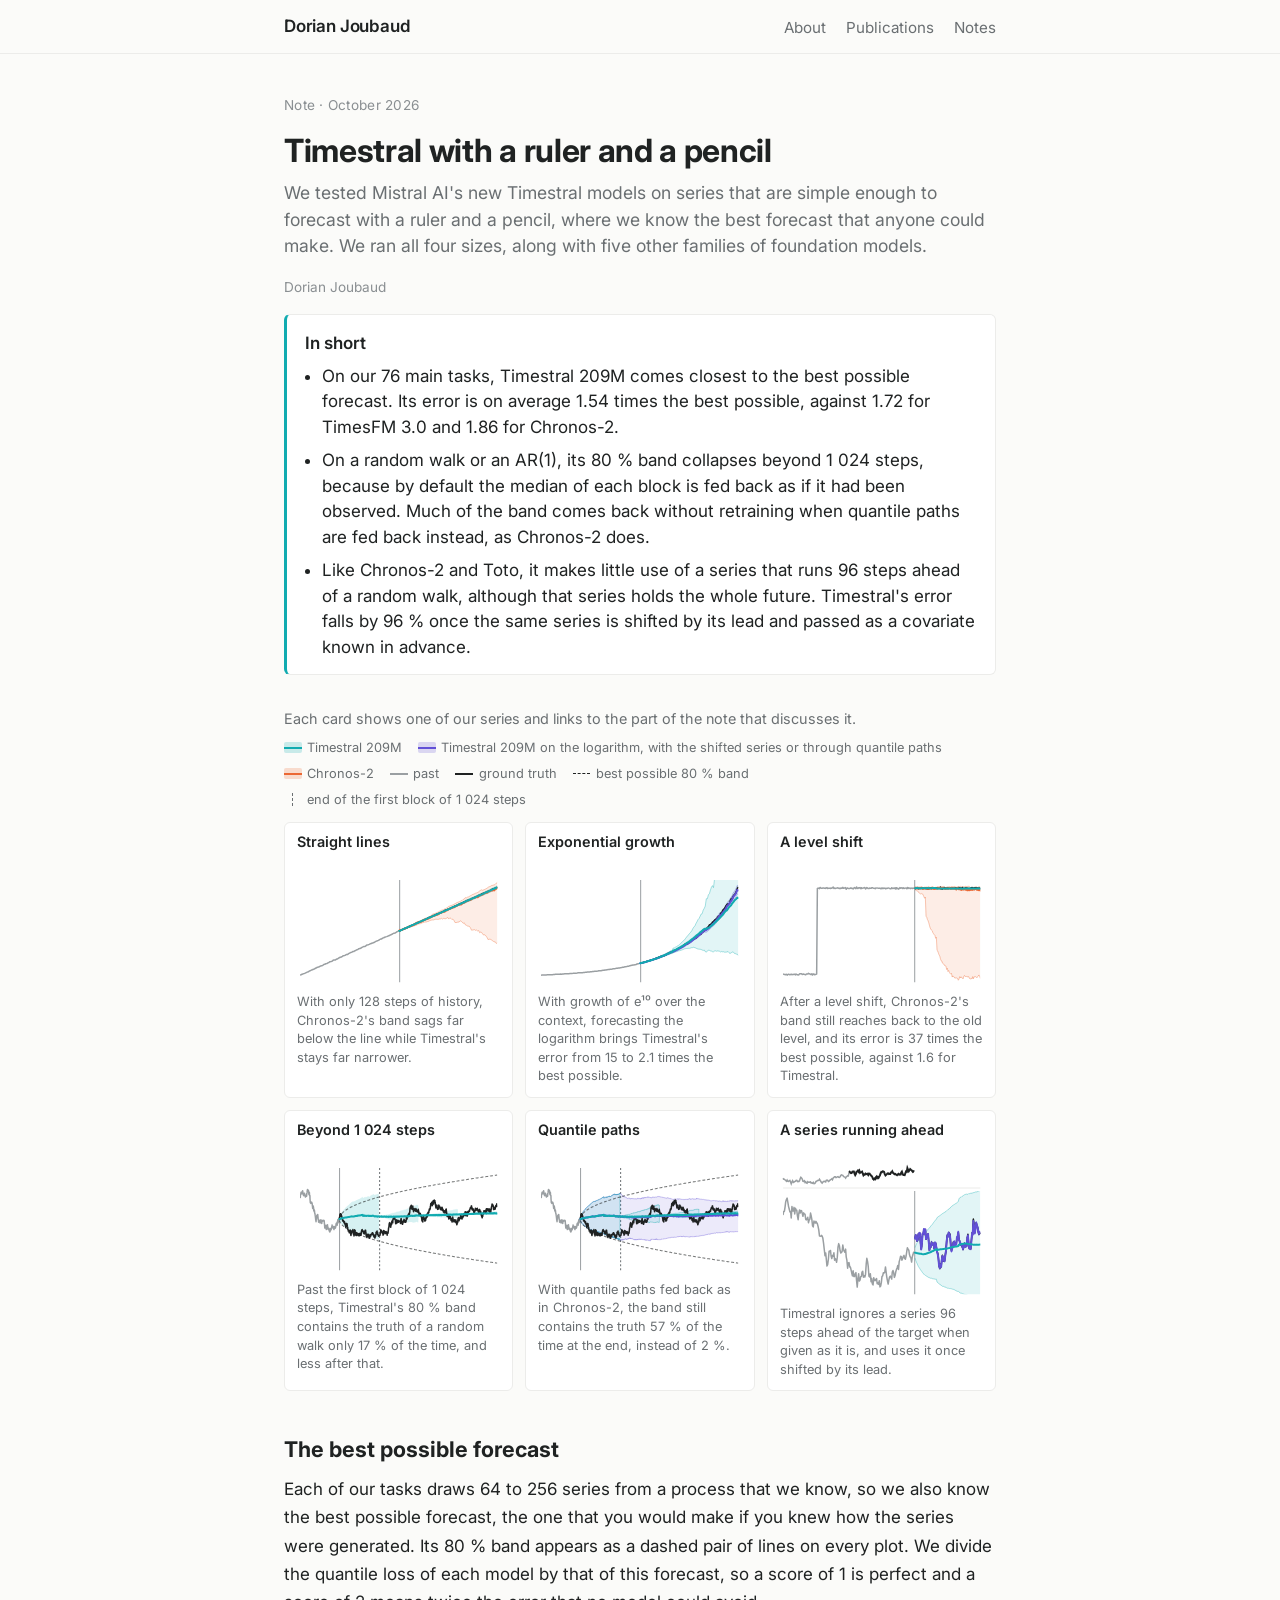
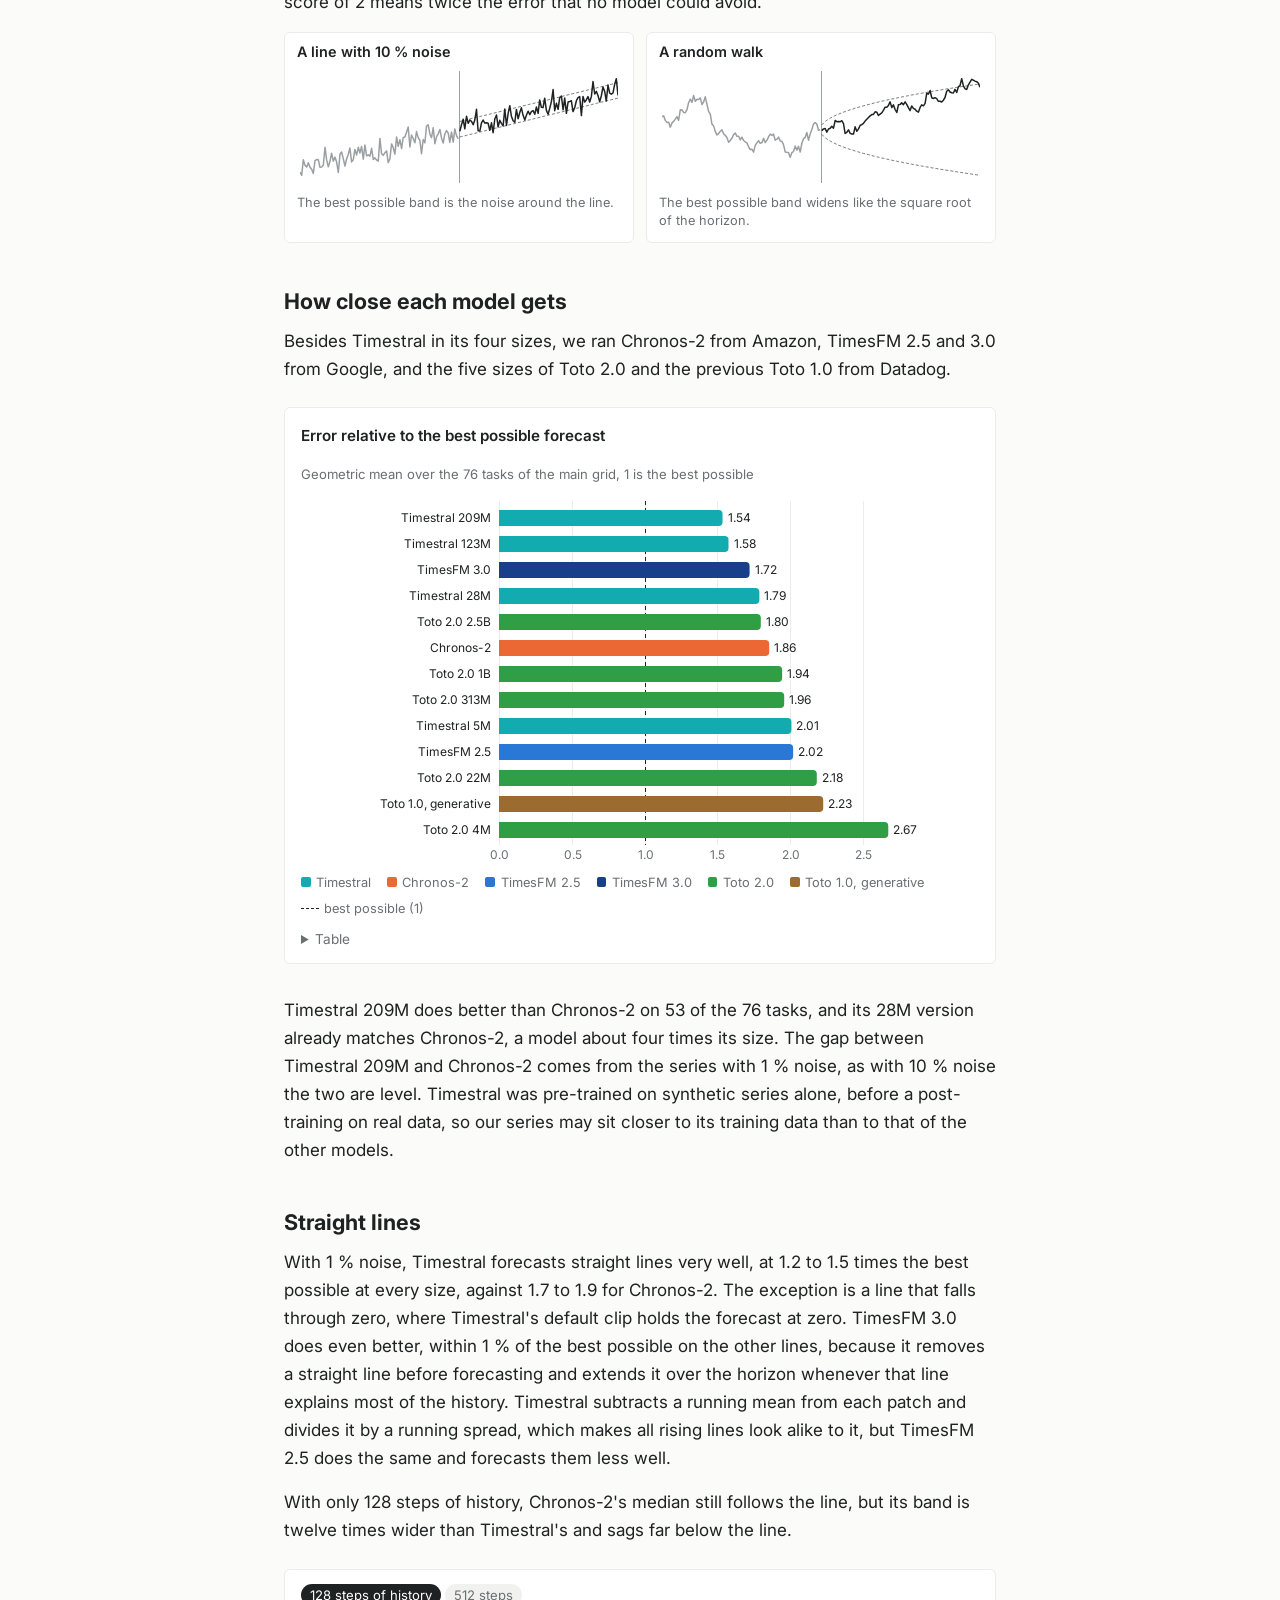
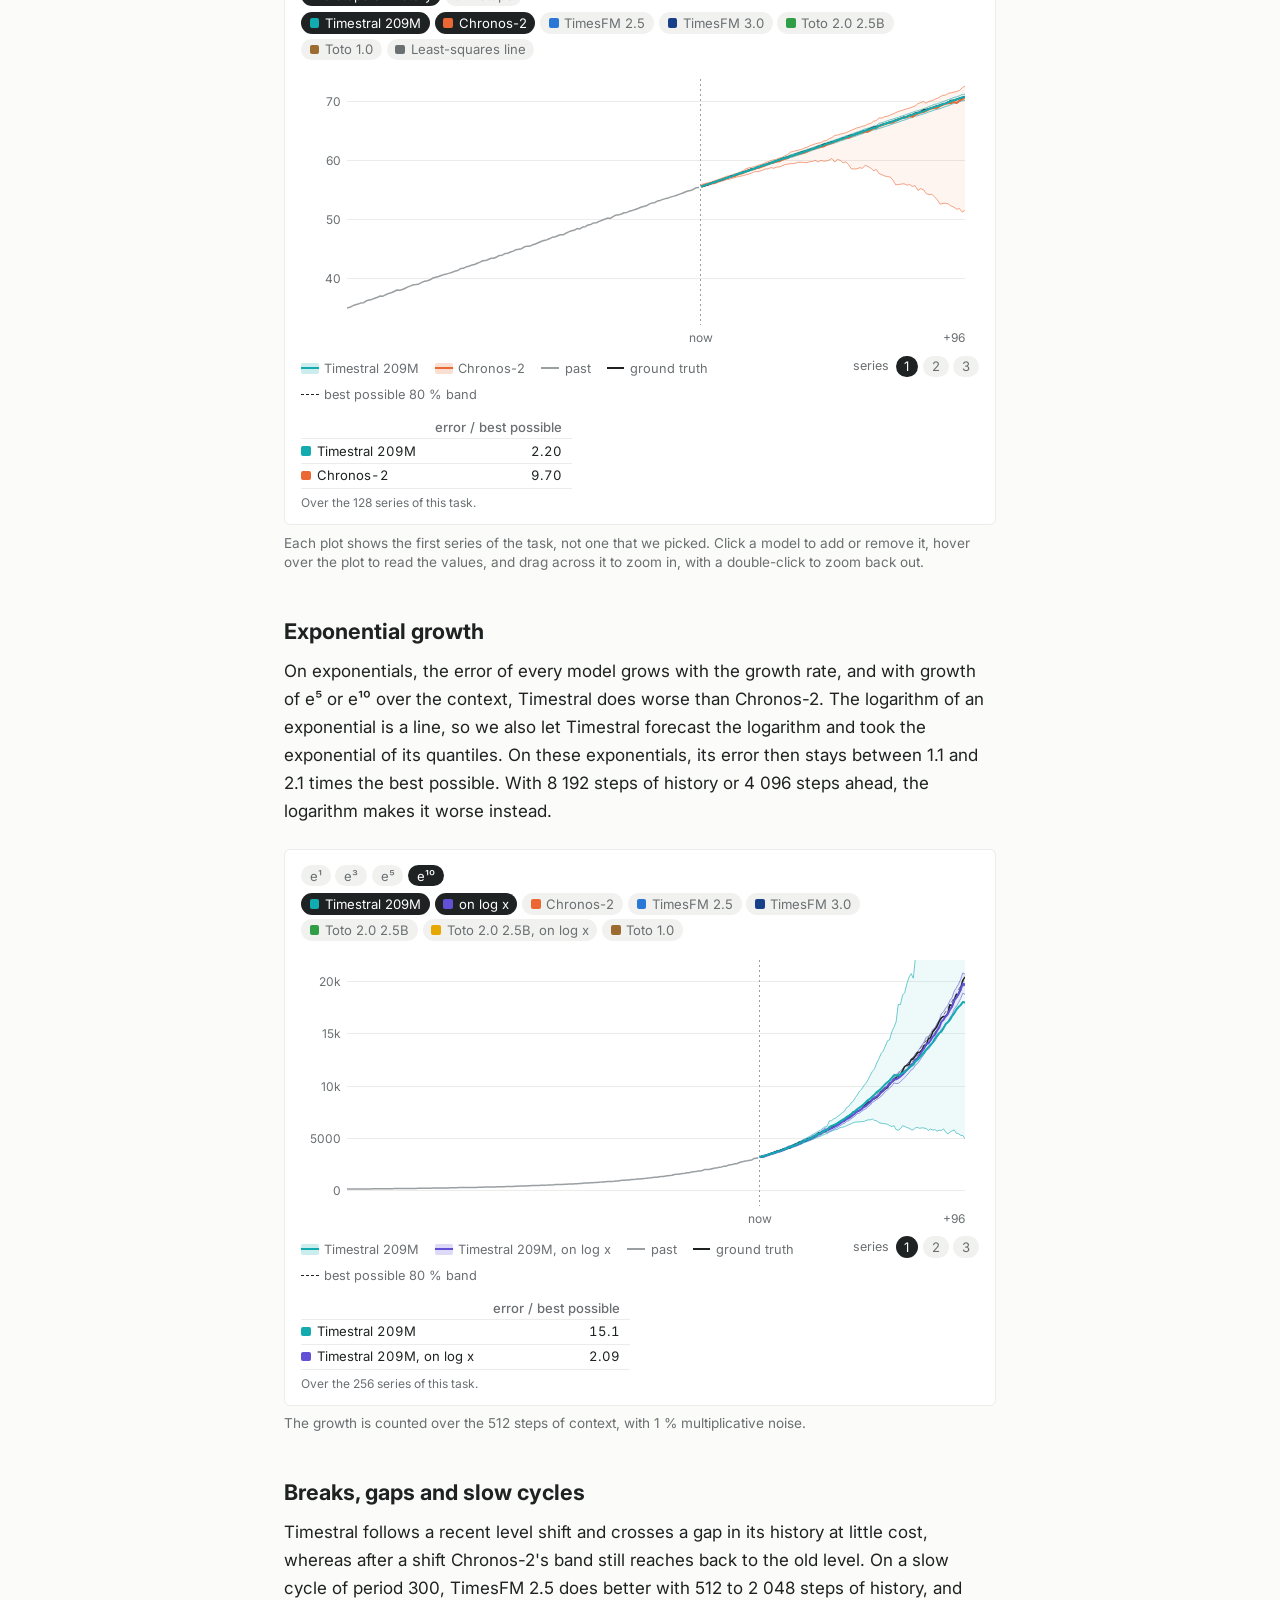
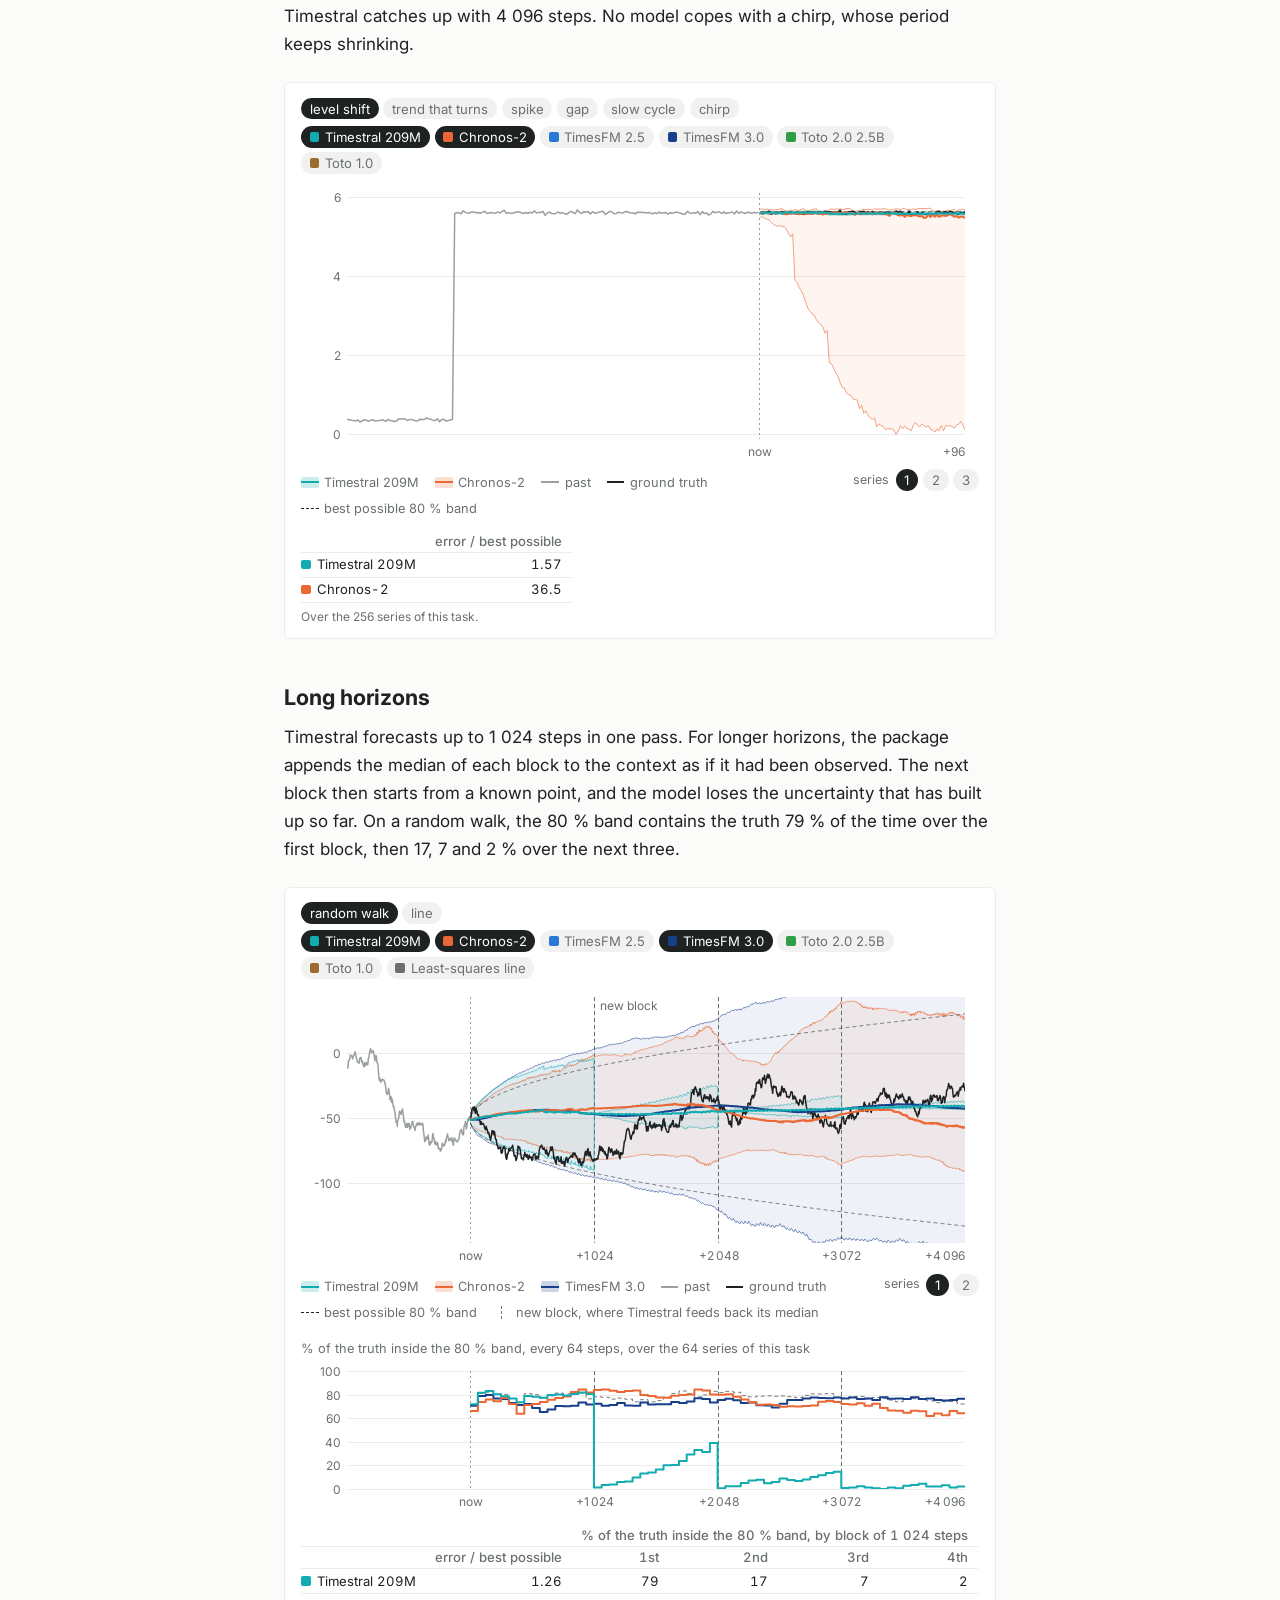
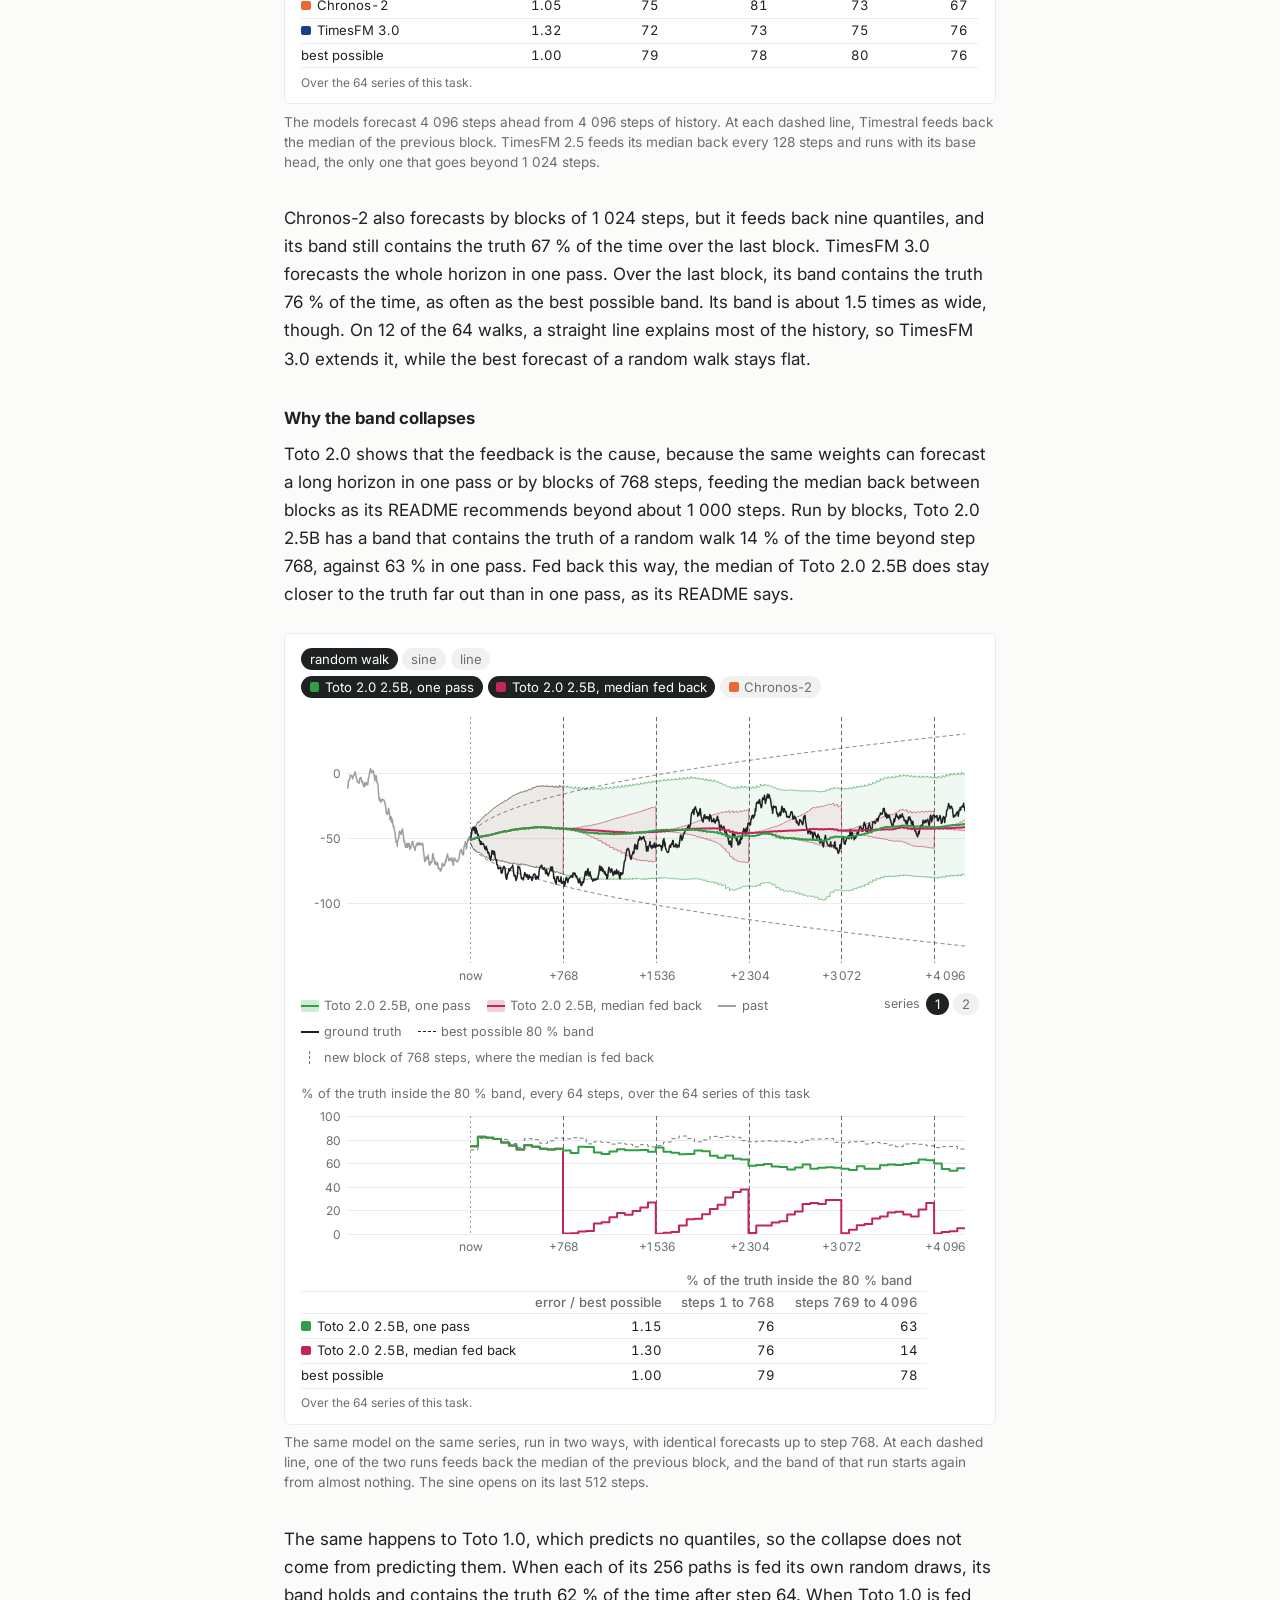
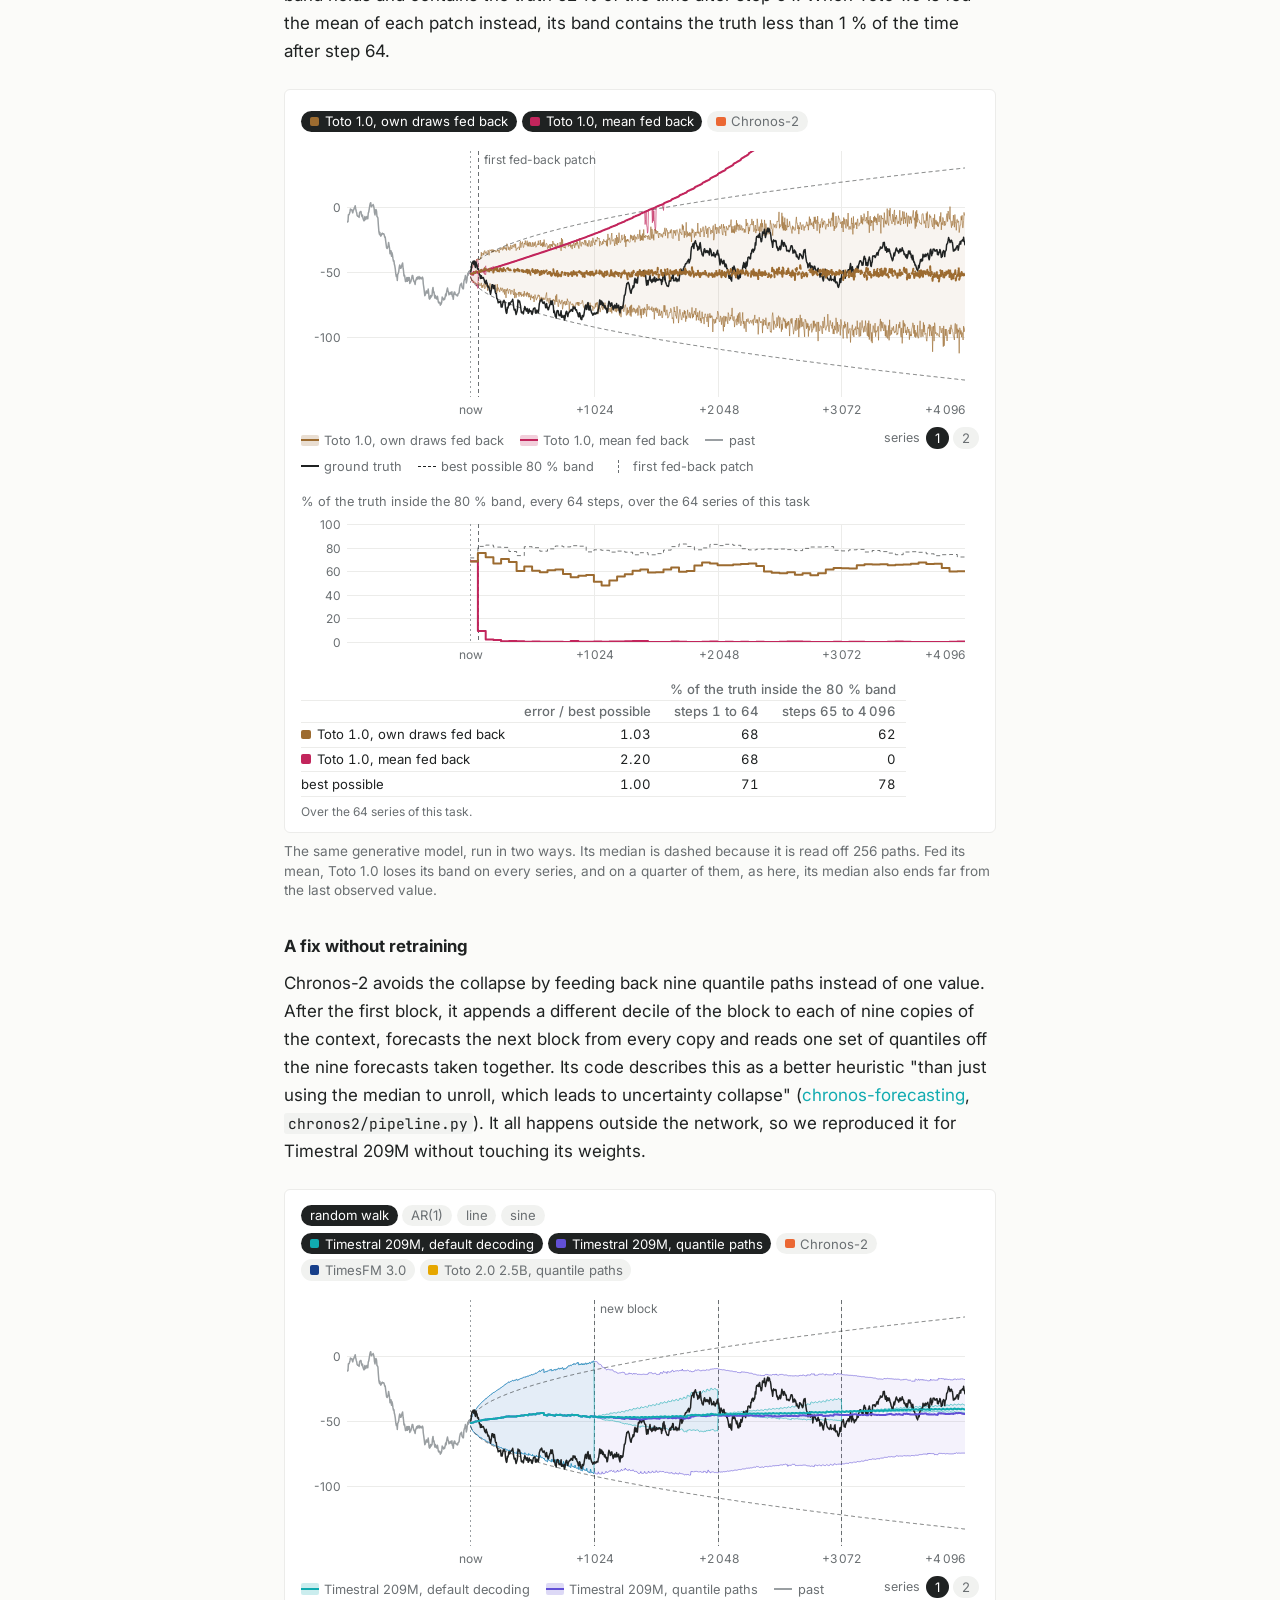
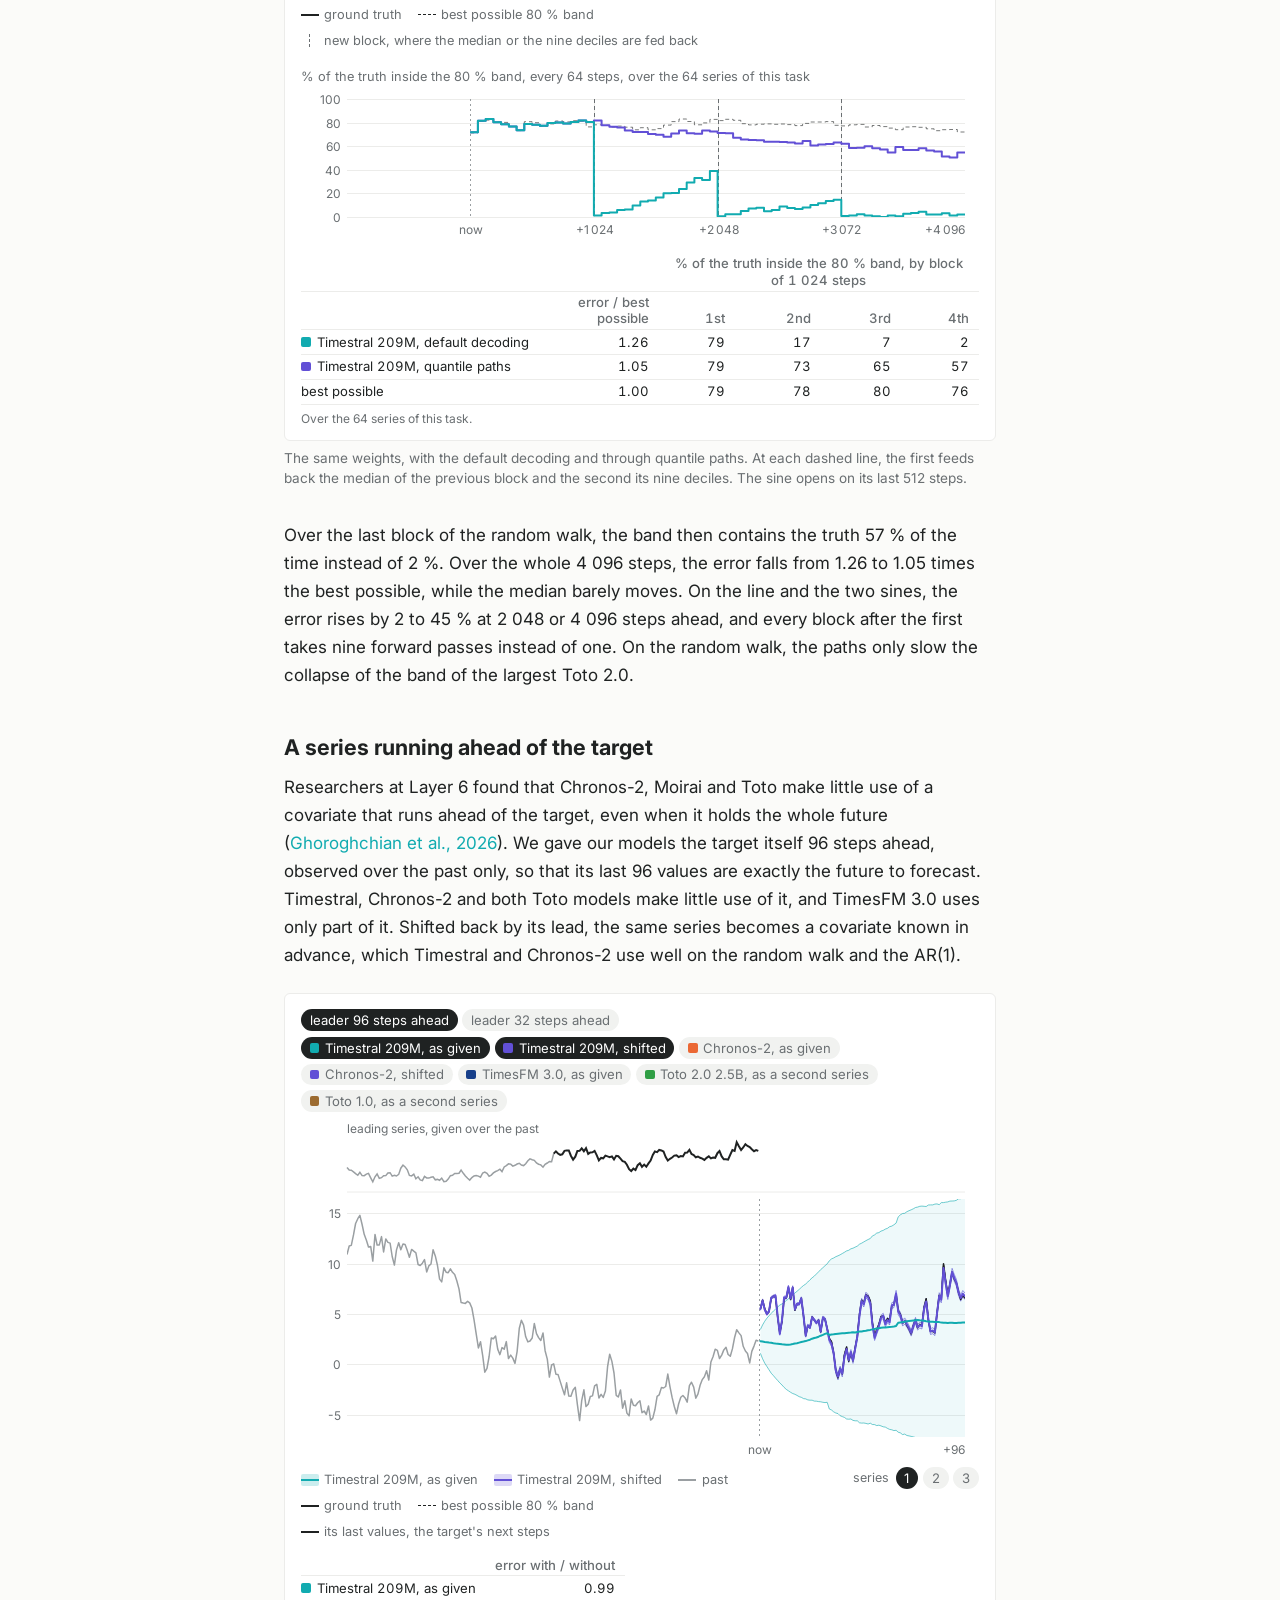
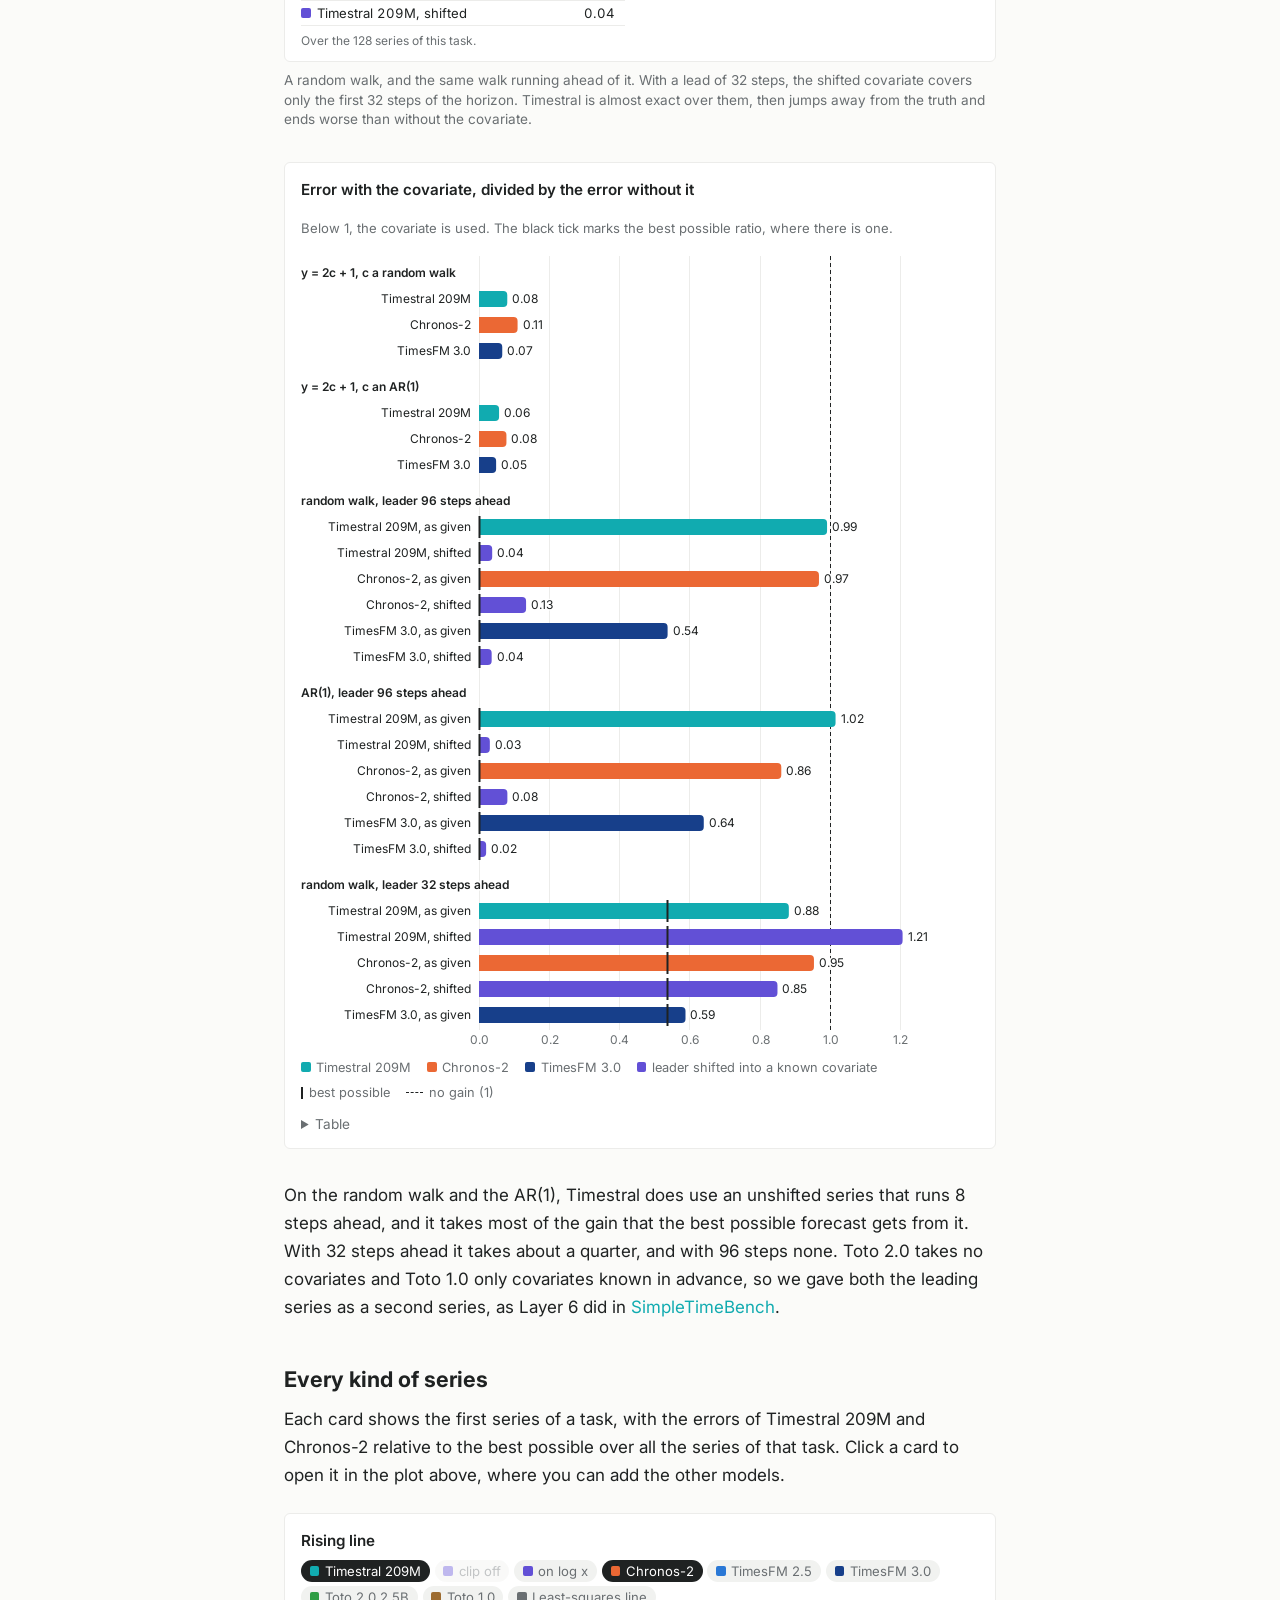
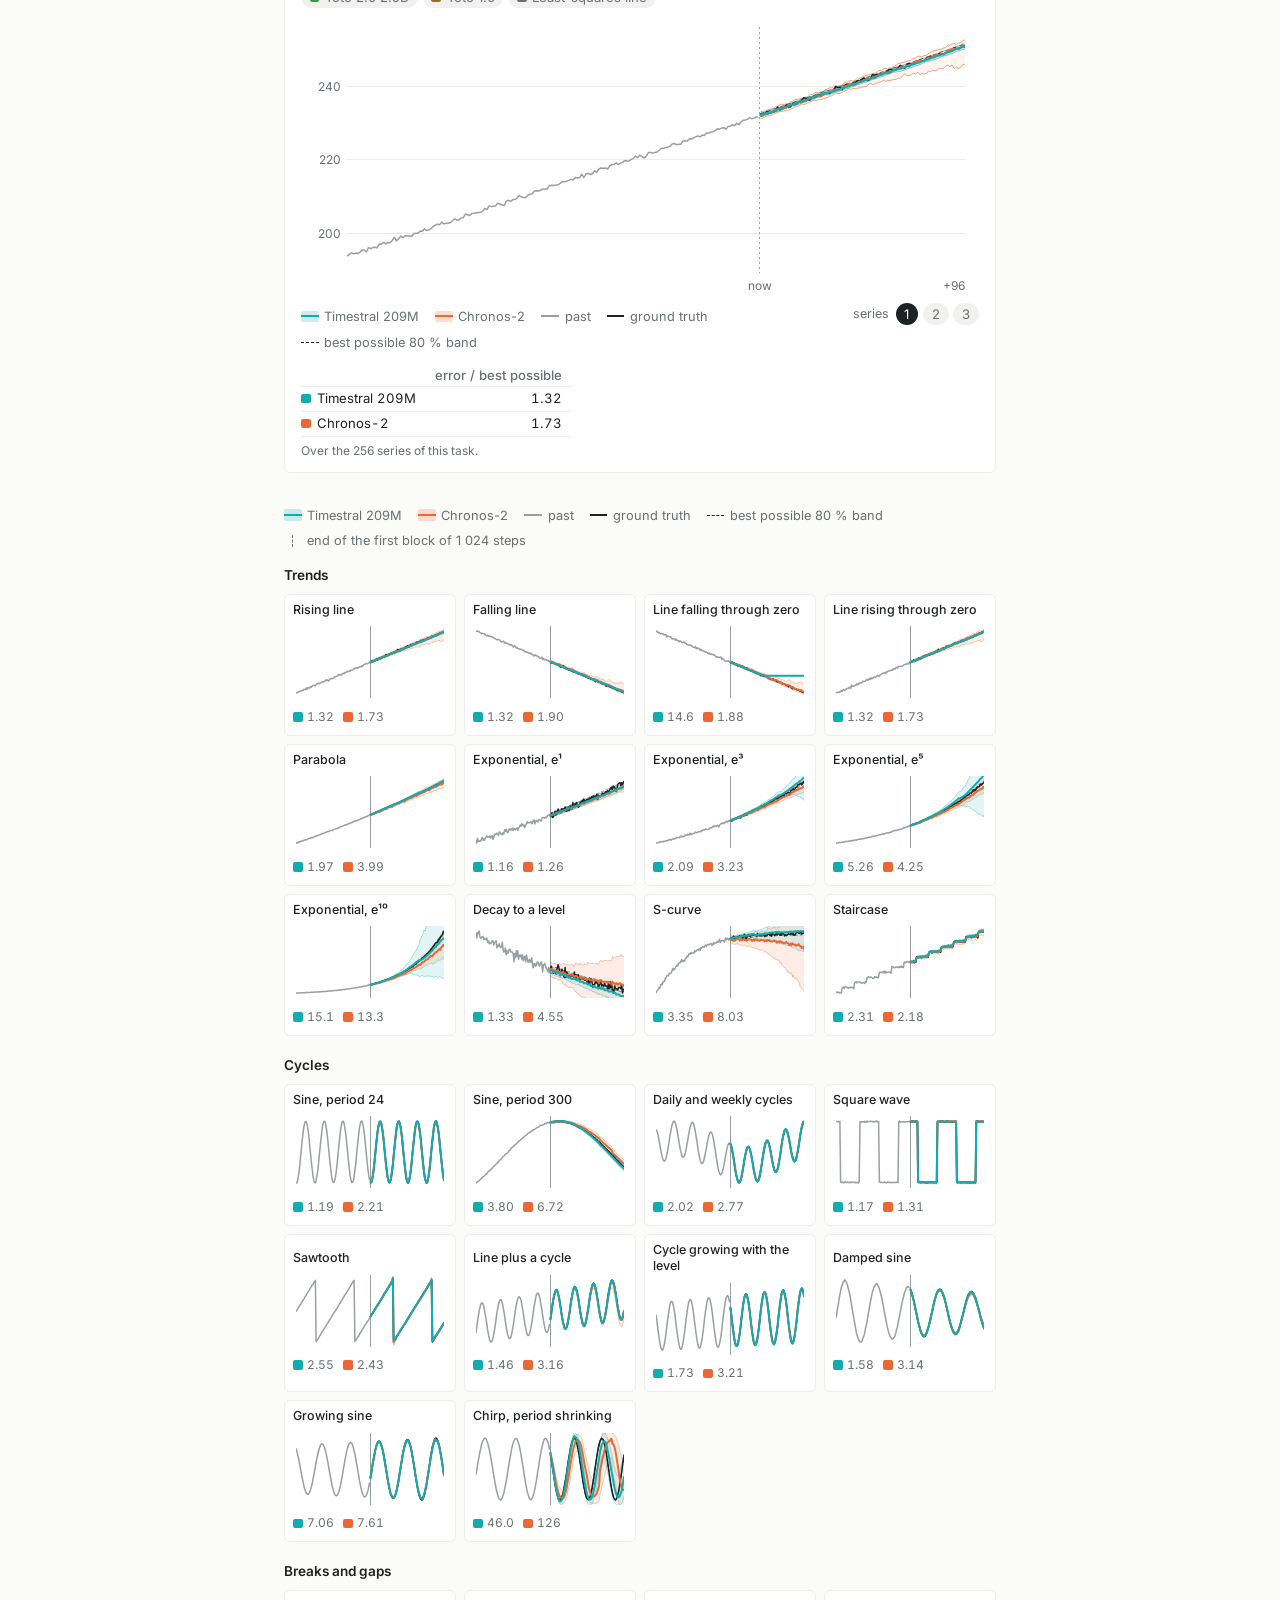
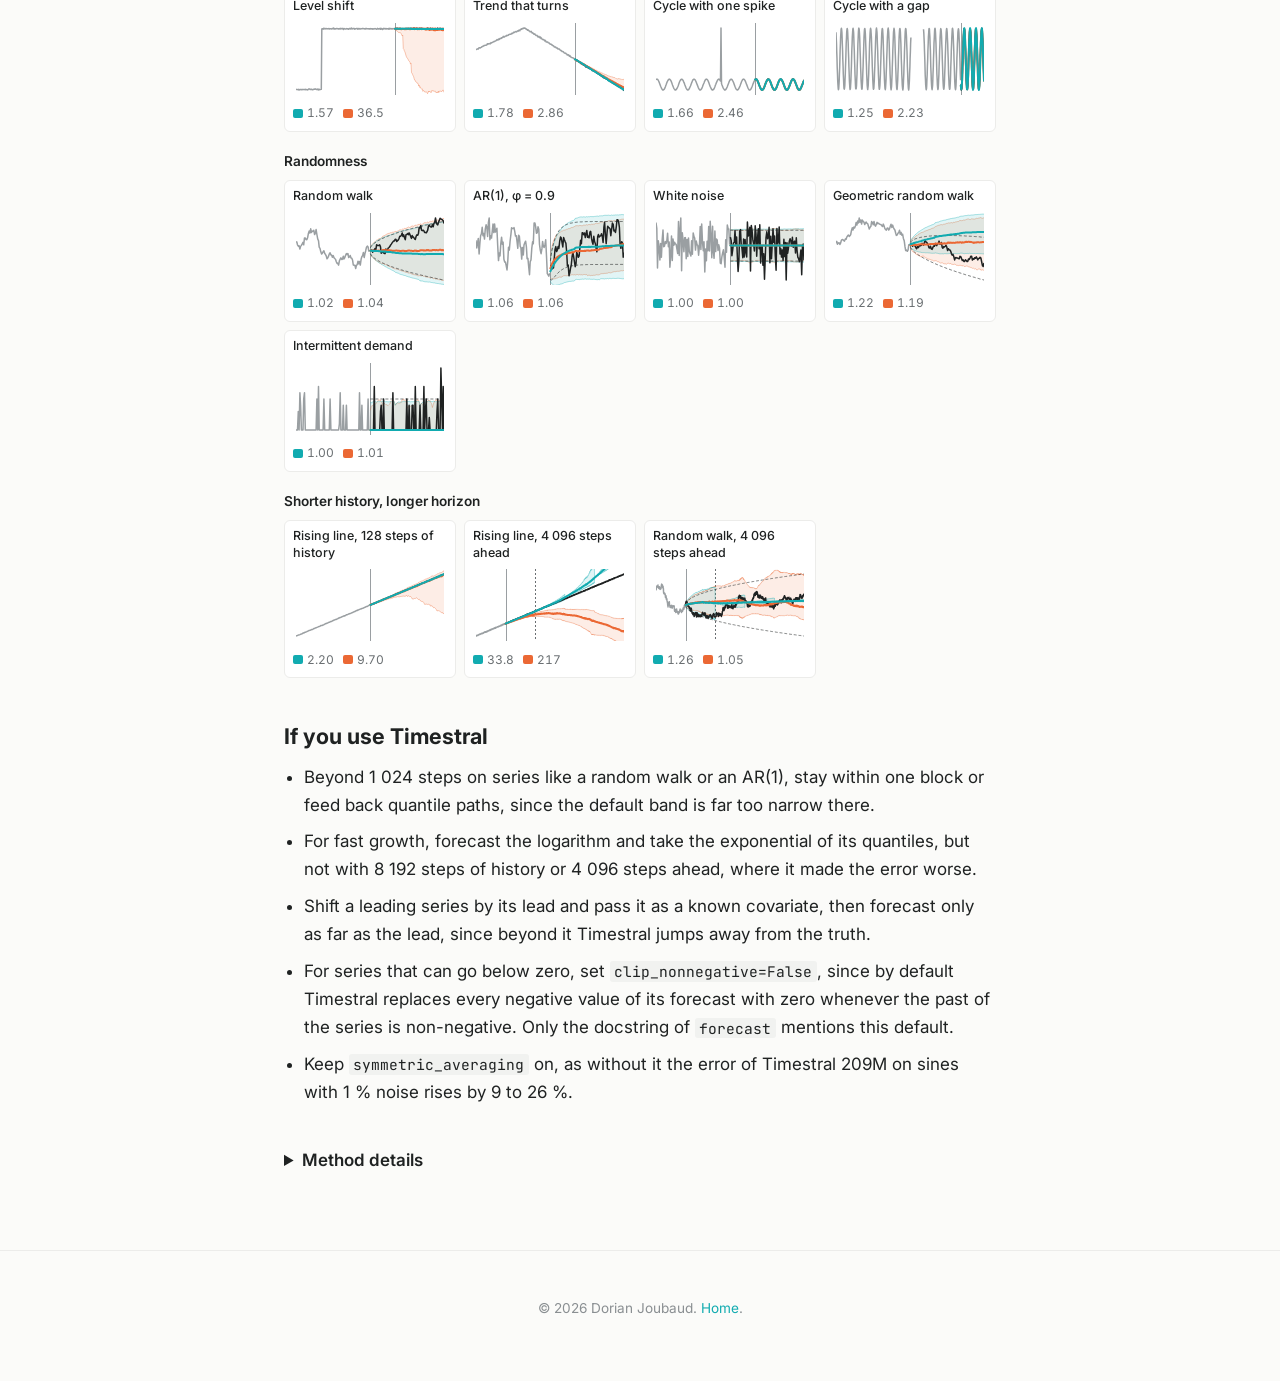
==== commit c4dbd8c8: "Timestral note: drop the 'short of 80 % by chance' clause, on the page and in the link preview Co-Au" ====
--- a/notes/timestral/index.html
+++ b/notes/timestral/index.html
@@ -211,8 +211,7 @@
     <p>
         Chronos-2 also forecasts by blocks of 1&nbsp;024 steps, but it feeds back nine quantiles, and its band still
         contains the truth 67&nbsp;% of the time over the last block. TimesFM 3.0 forecasts the whole horizon in one
-        pass. Over the last block, its band contains the truth 76&nbsp;% of the time, as often as the best possible
-        band, which falls short of 80&nbsp;% here by chance. Its band is about 1.5 times as wide, though. On 12 of the 64 walks, a straight line explains most
+        pass. Over the last block, its band contains the truth 76&nbsp;% of the time, as often as the best possible band. Its band is about 1.5 times as wide, though. On 12 of the 64 walks, a straight line explains most
         of the history, so TimesFM 3.0 extends it, while the best forecast of a random walk stays flat.
     </p>
 
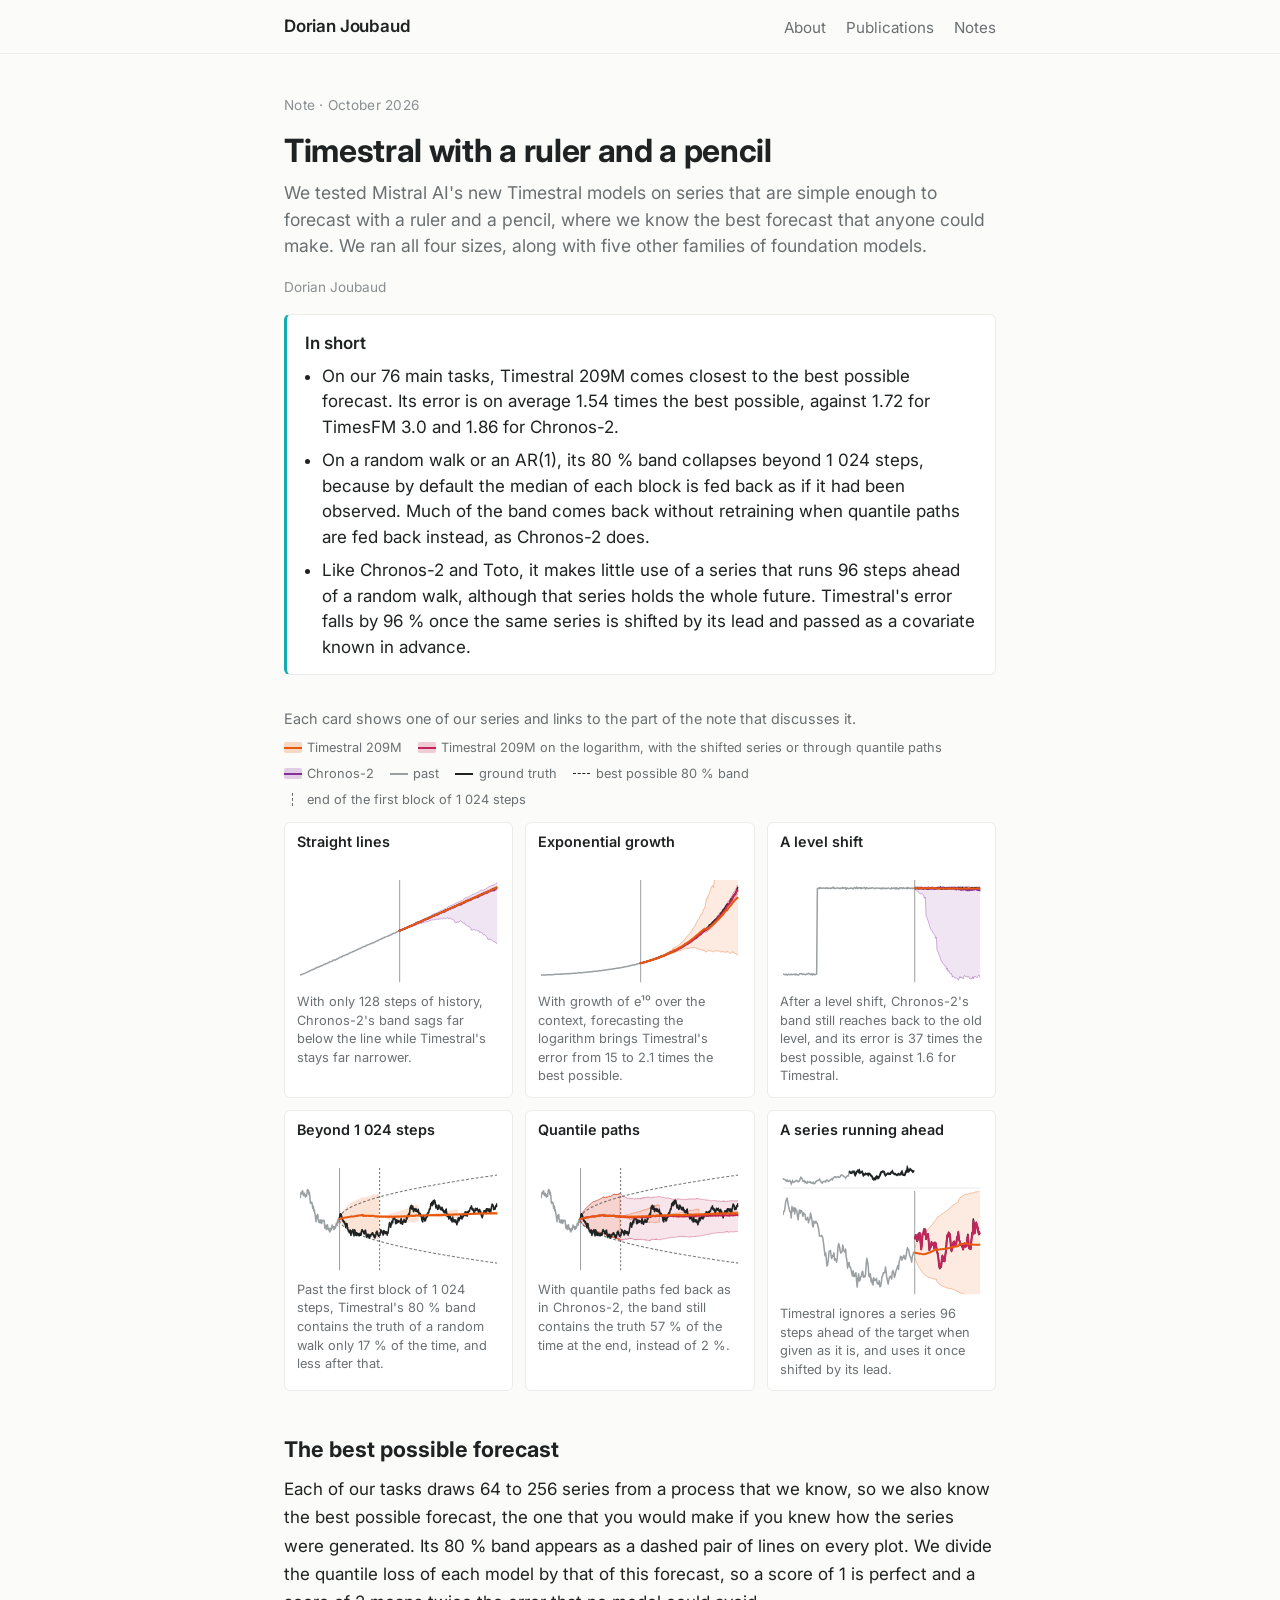
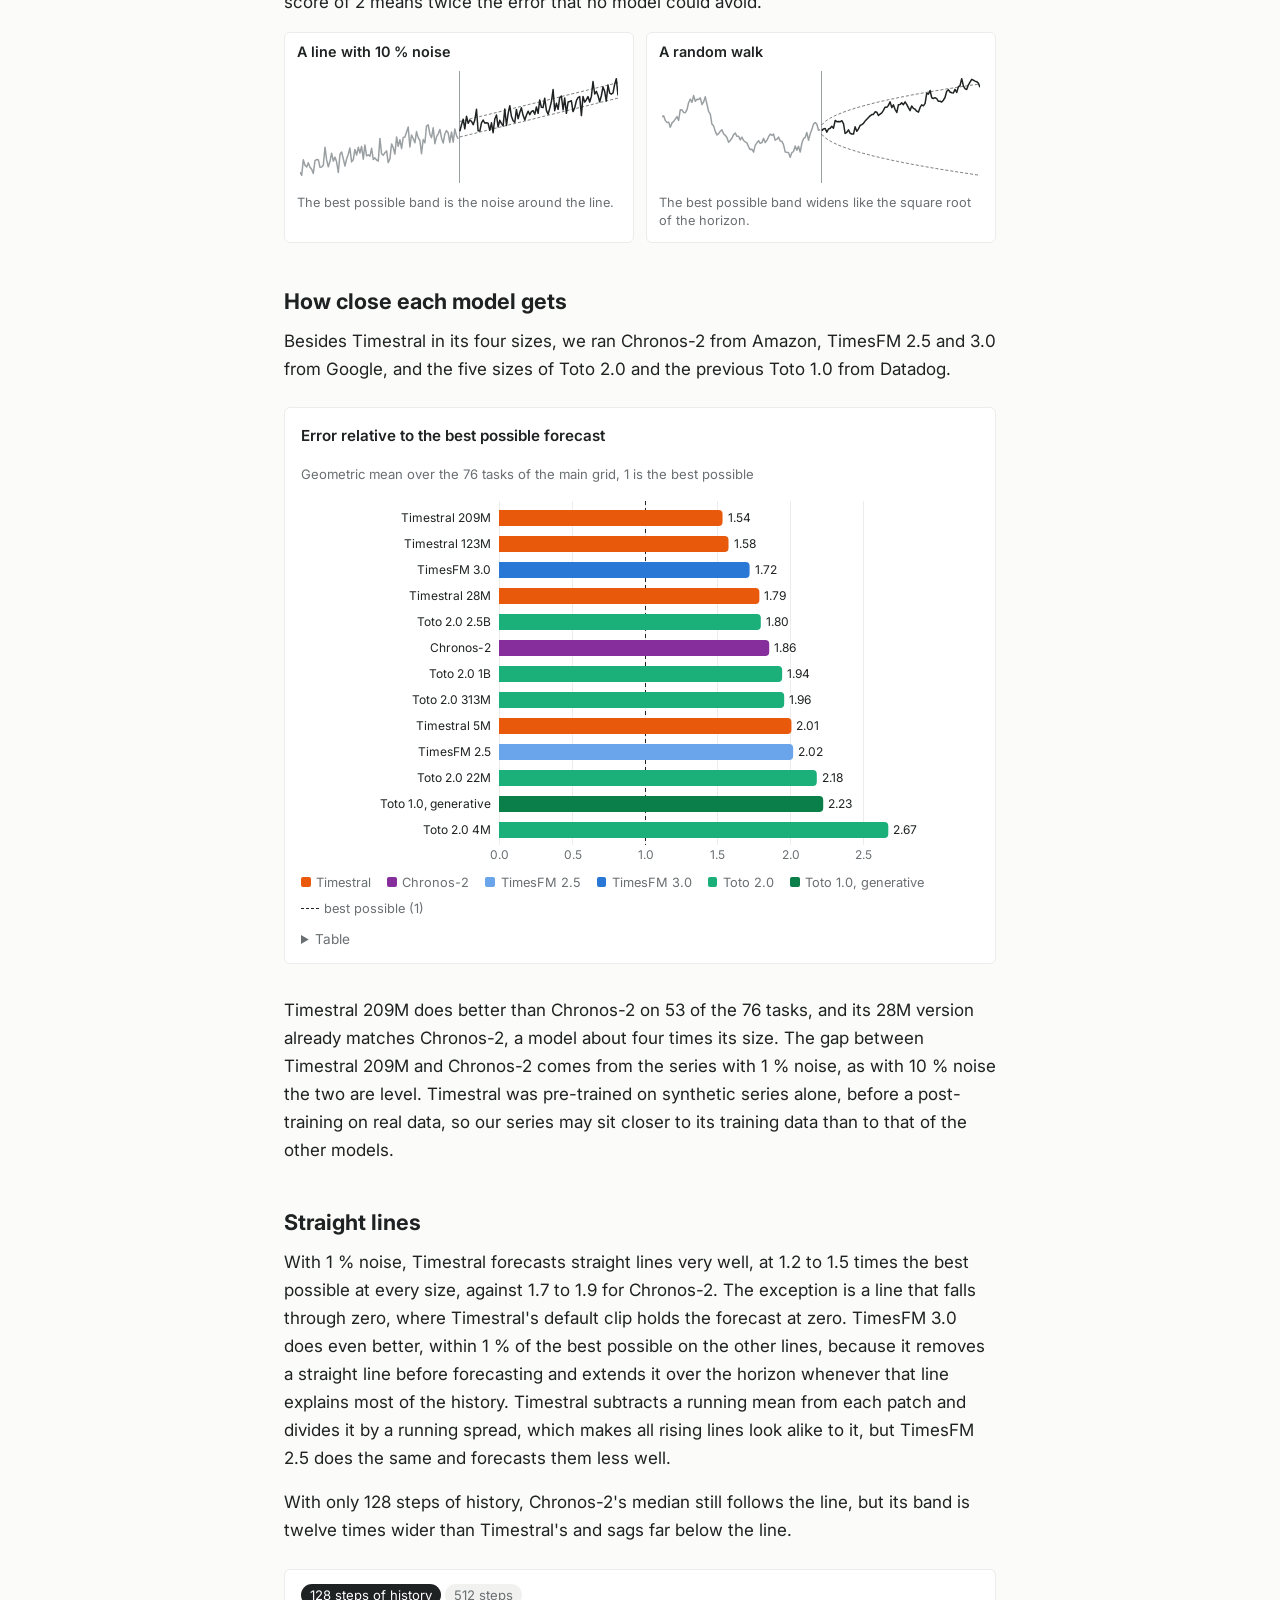
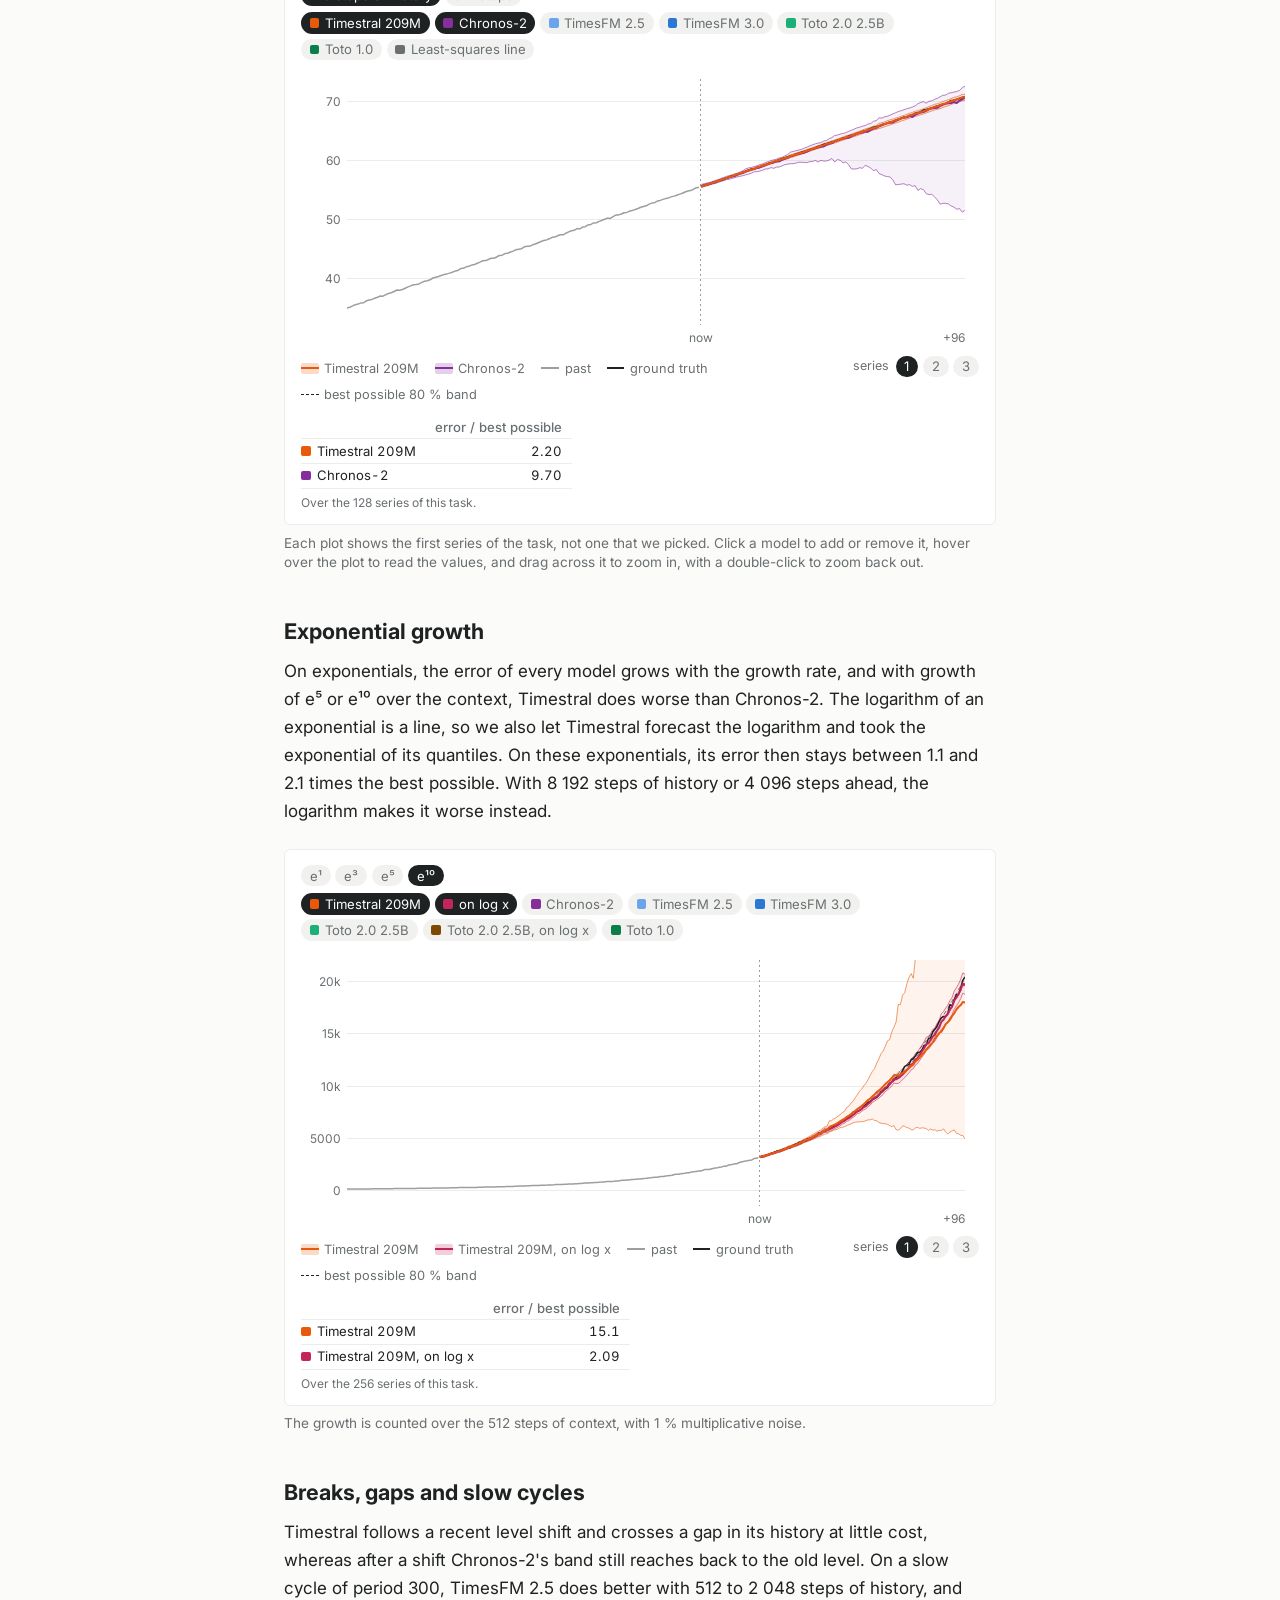
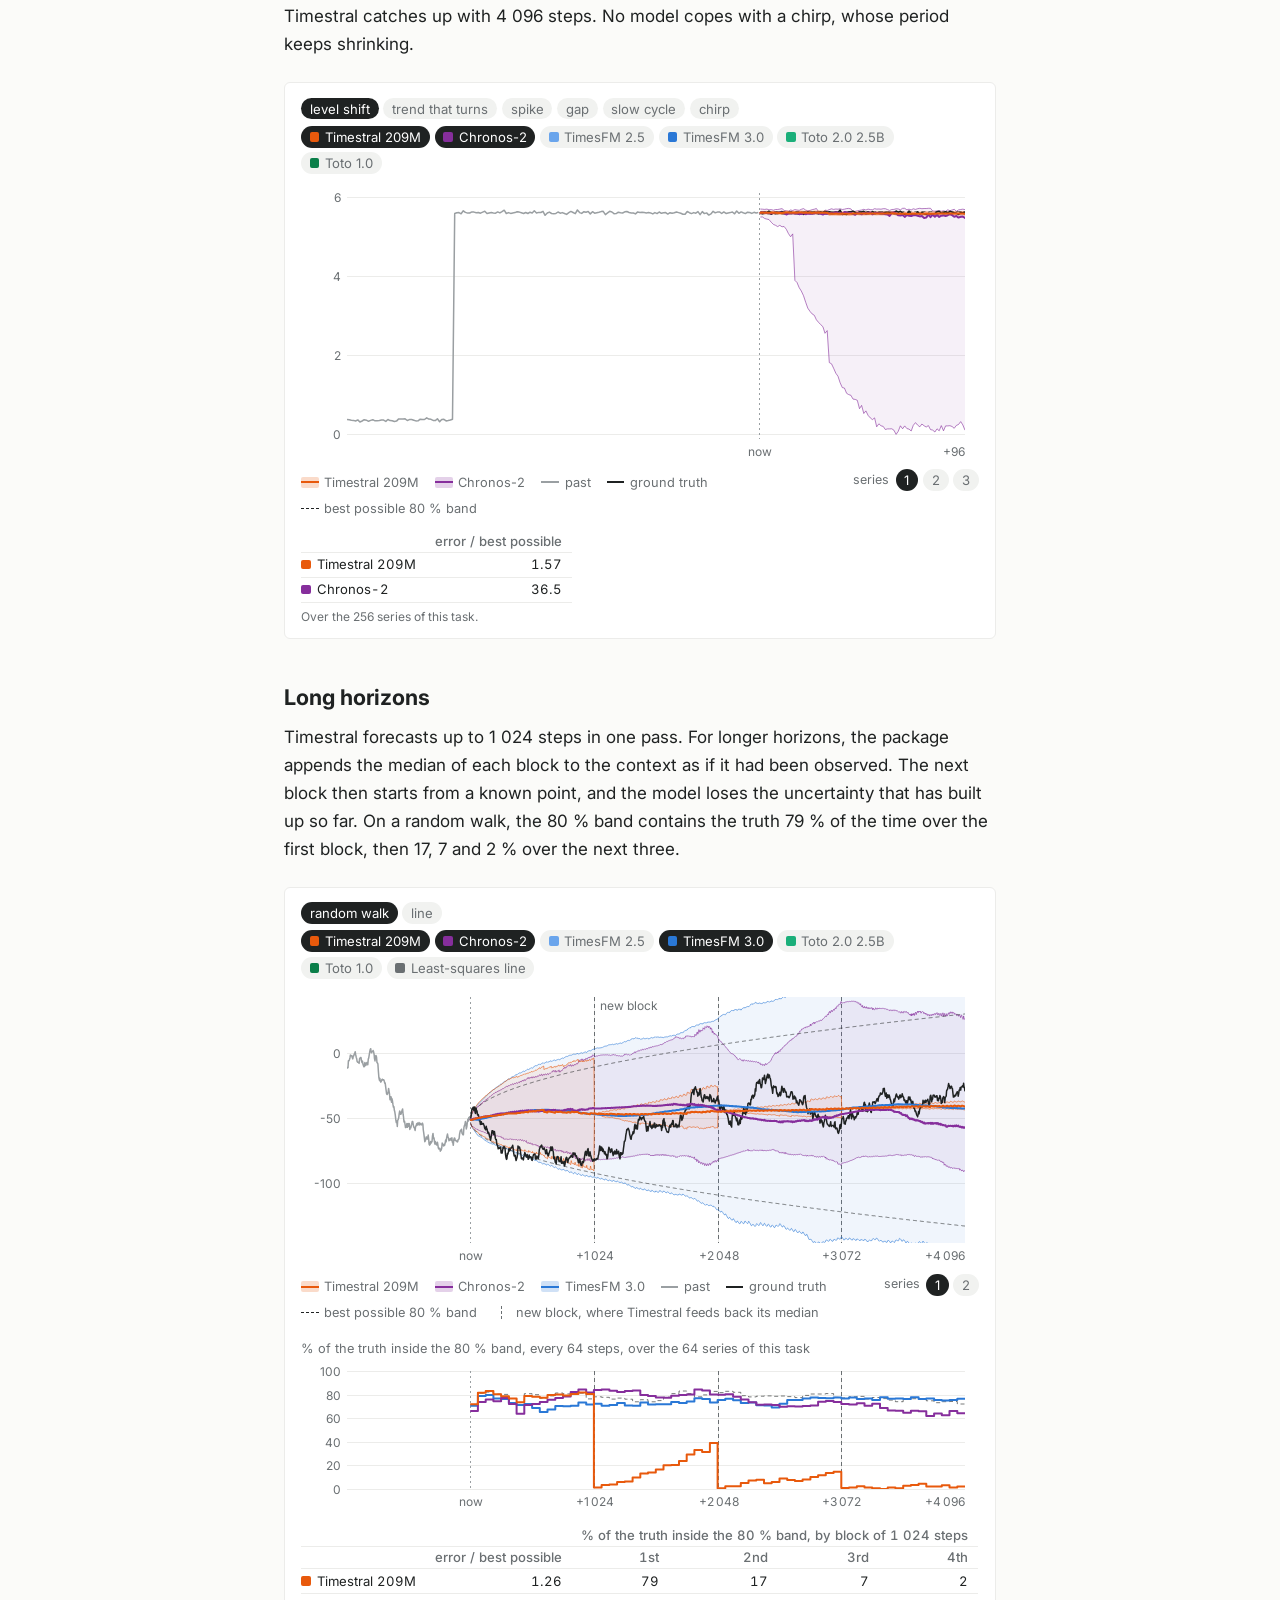
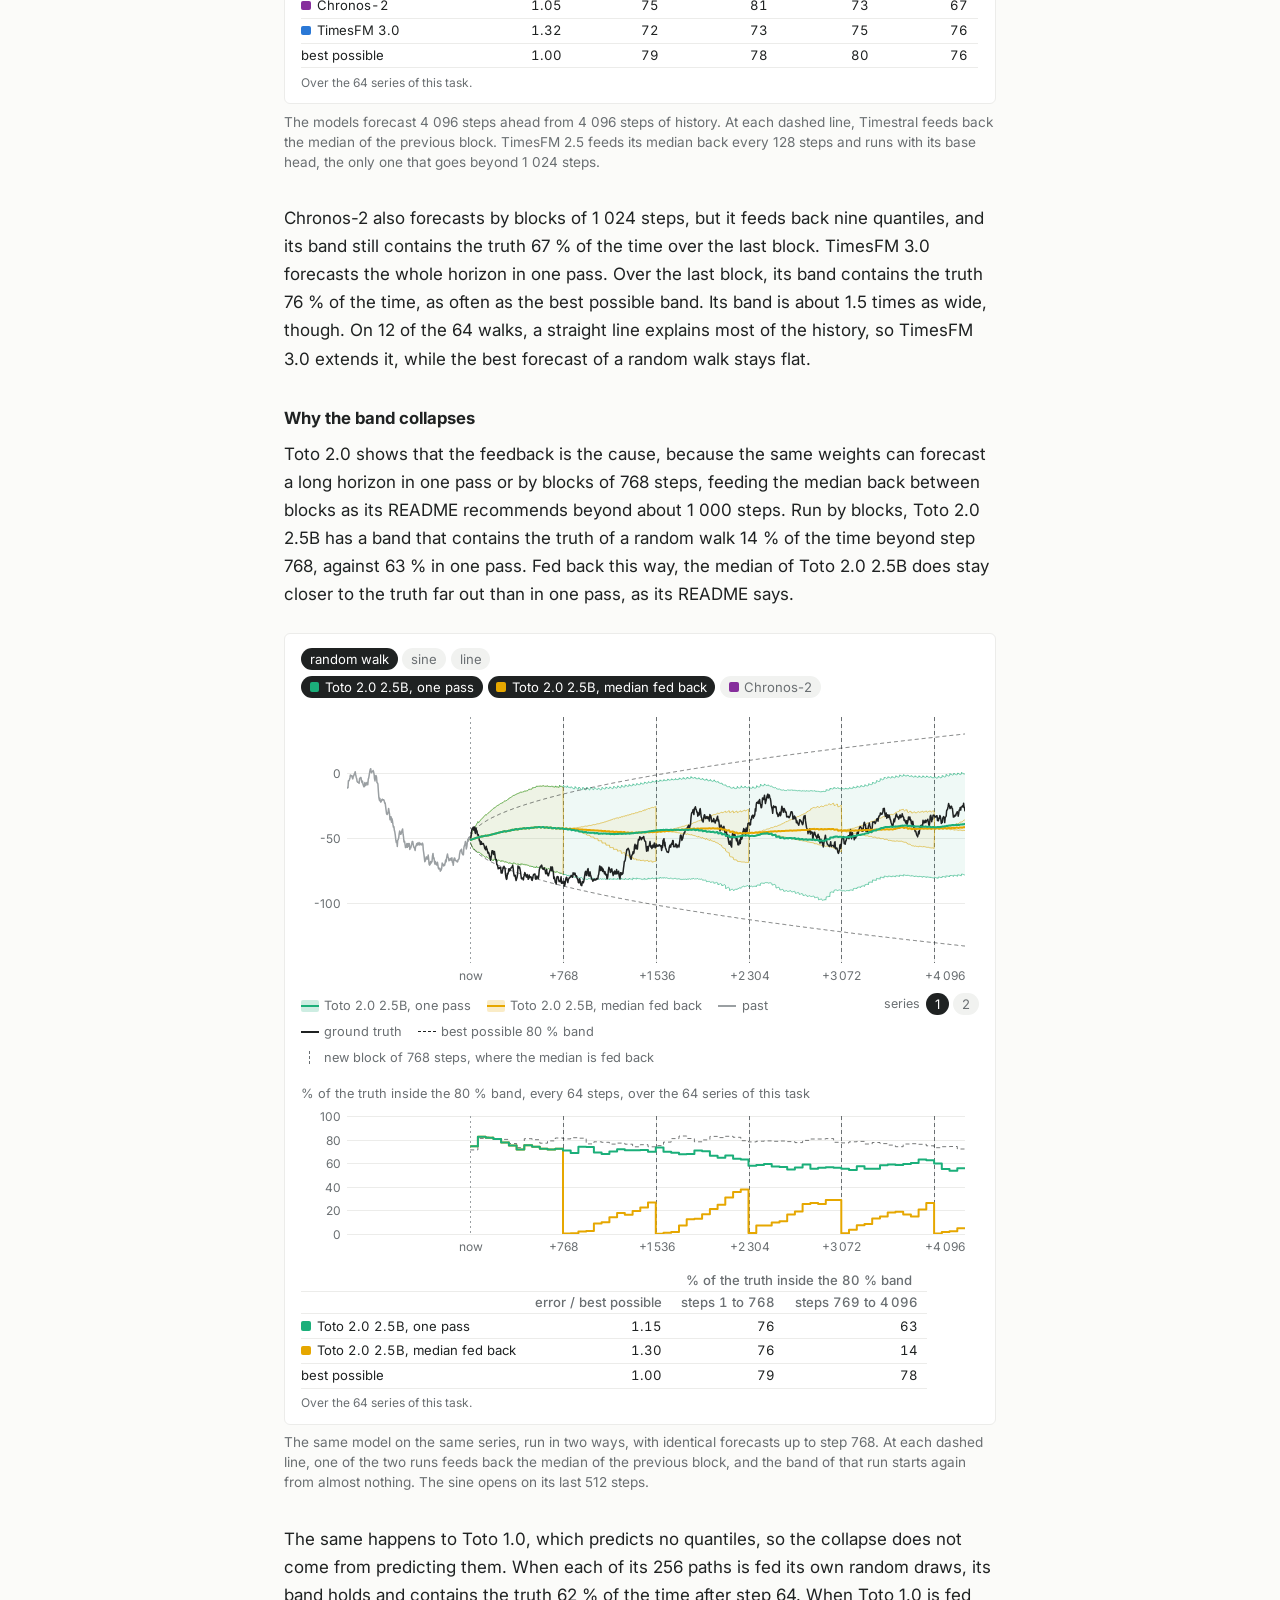
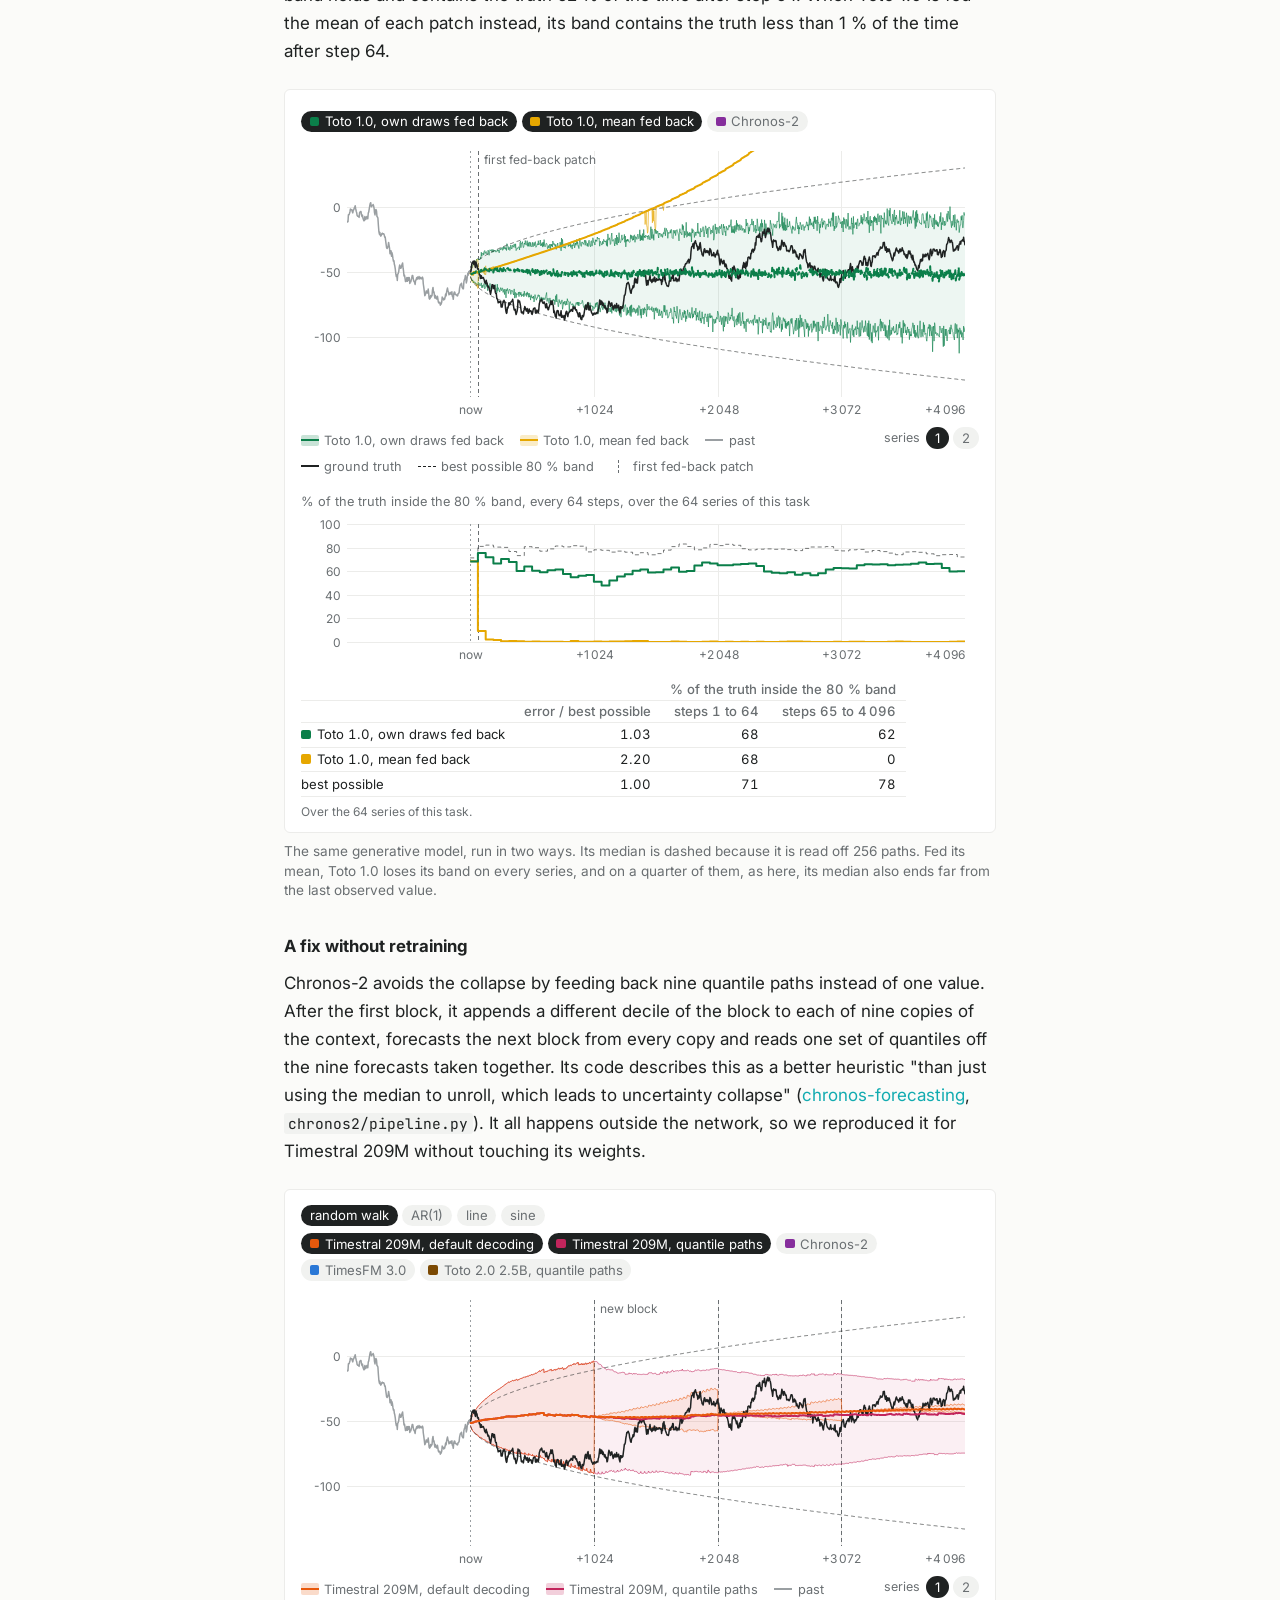
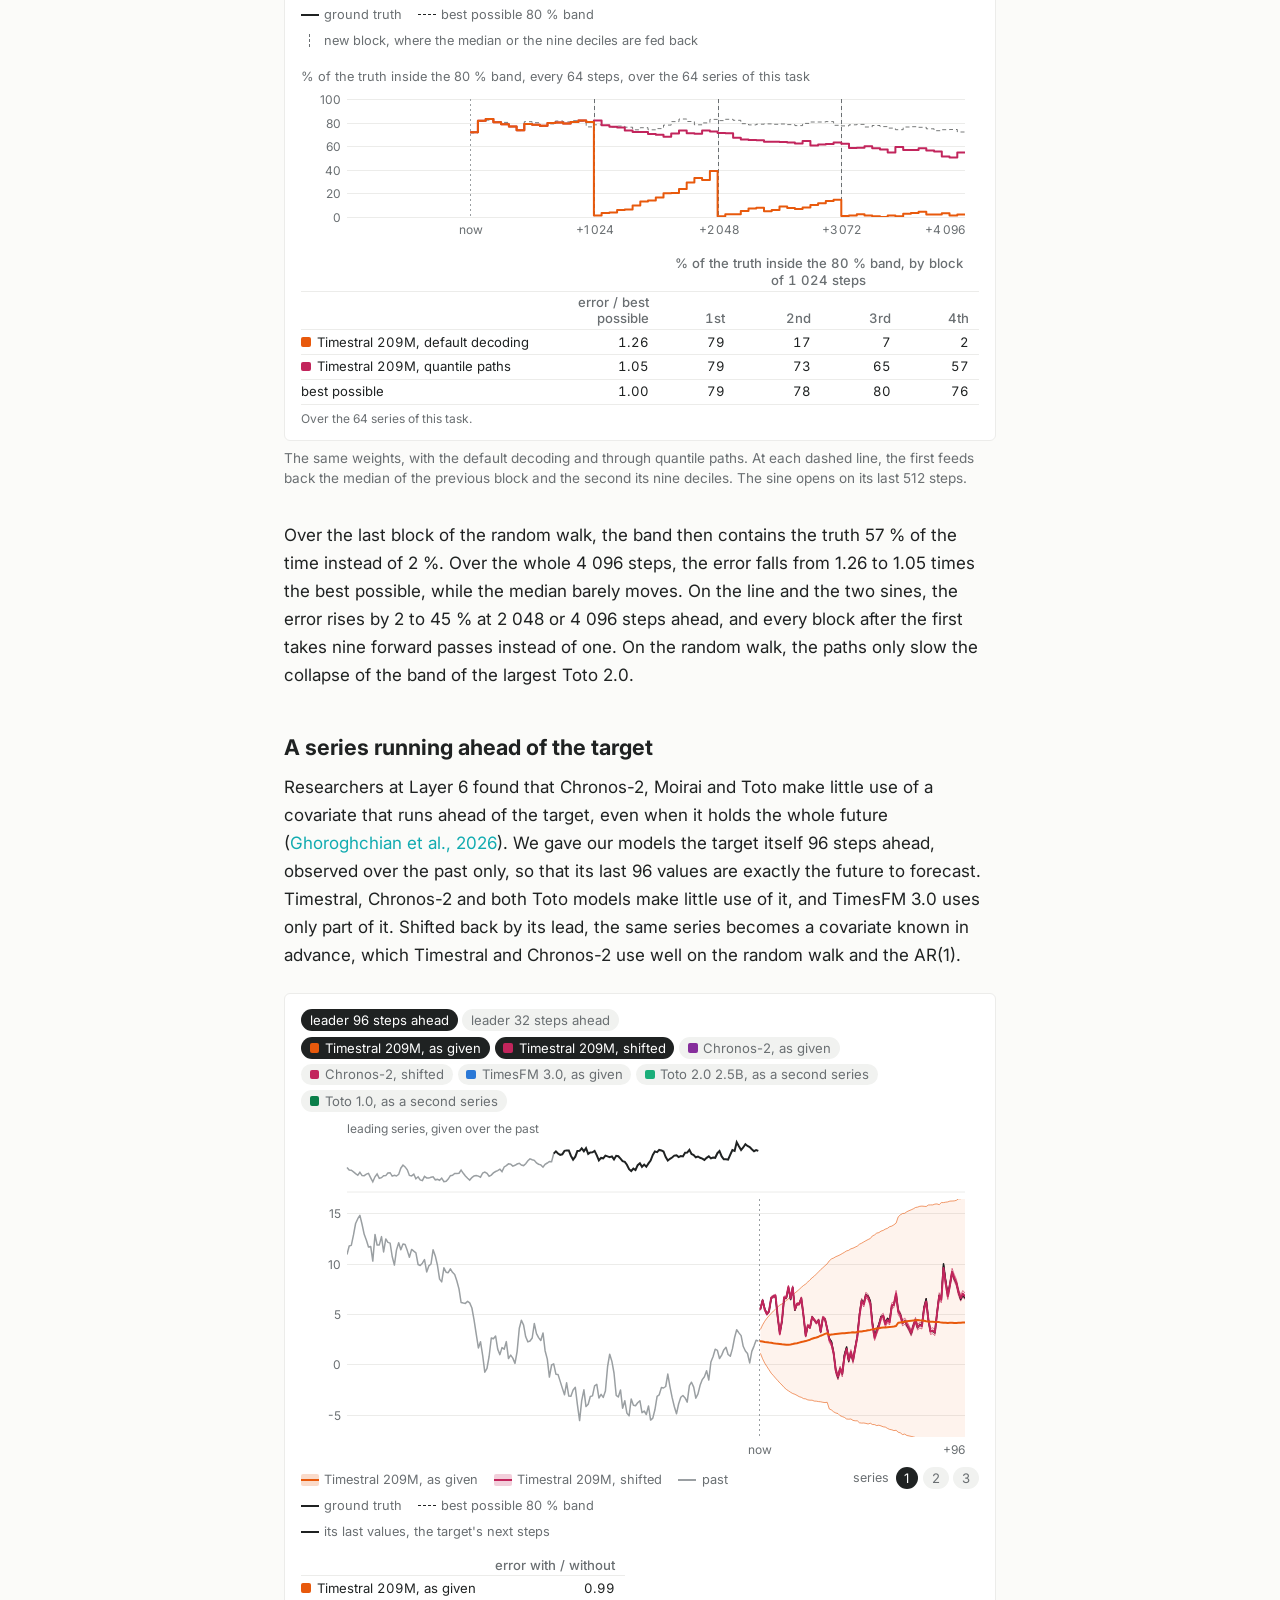
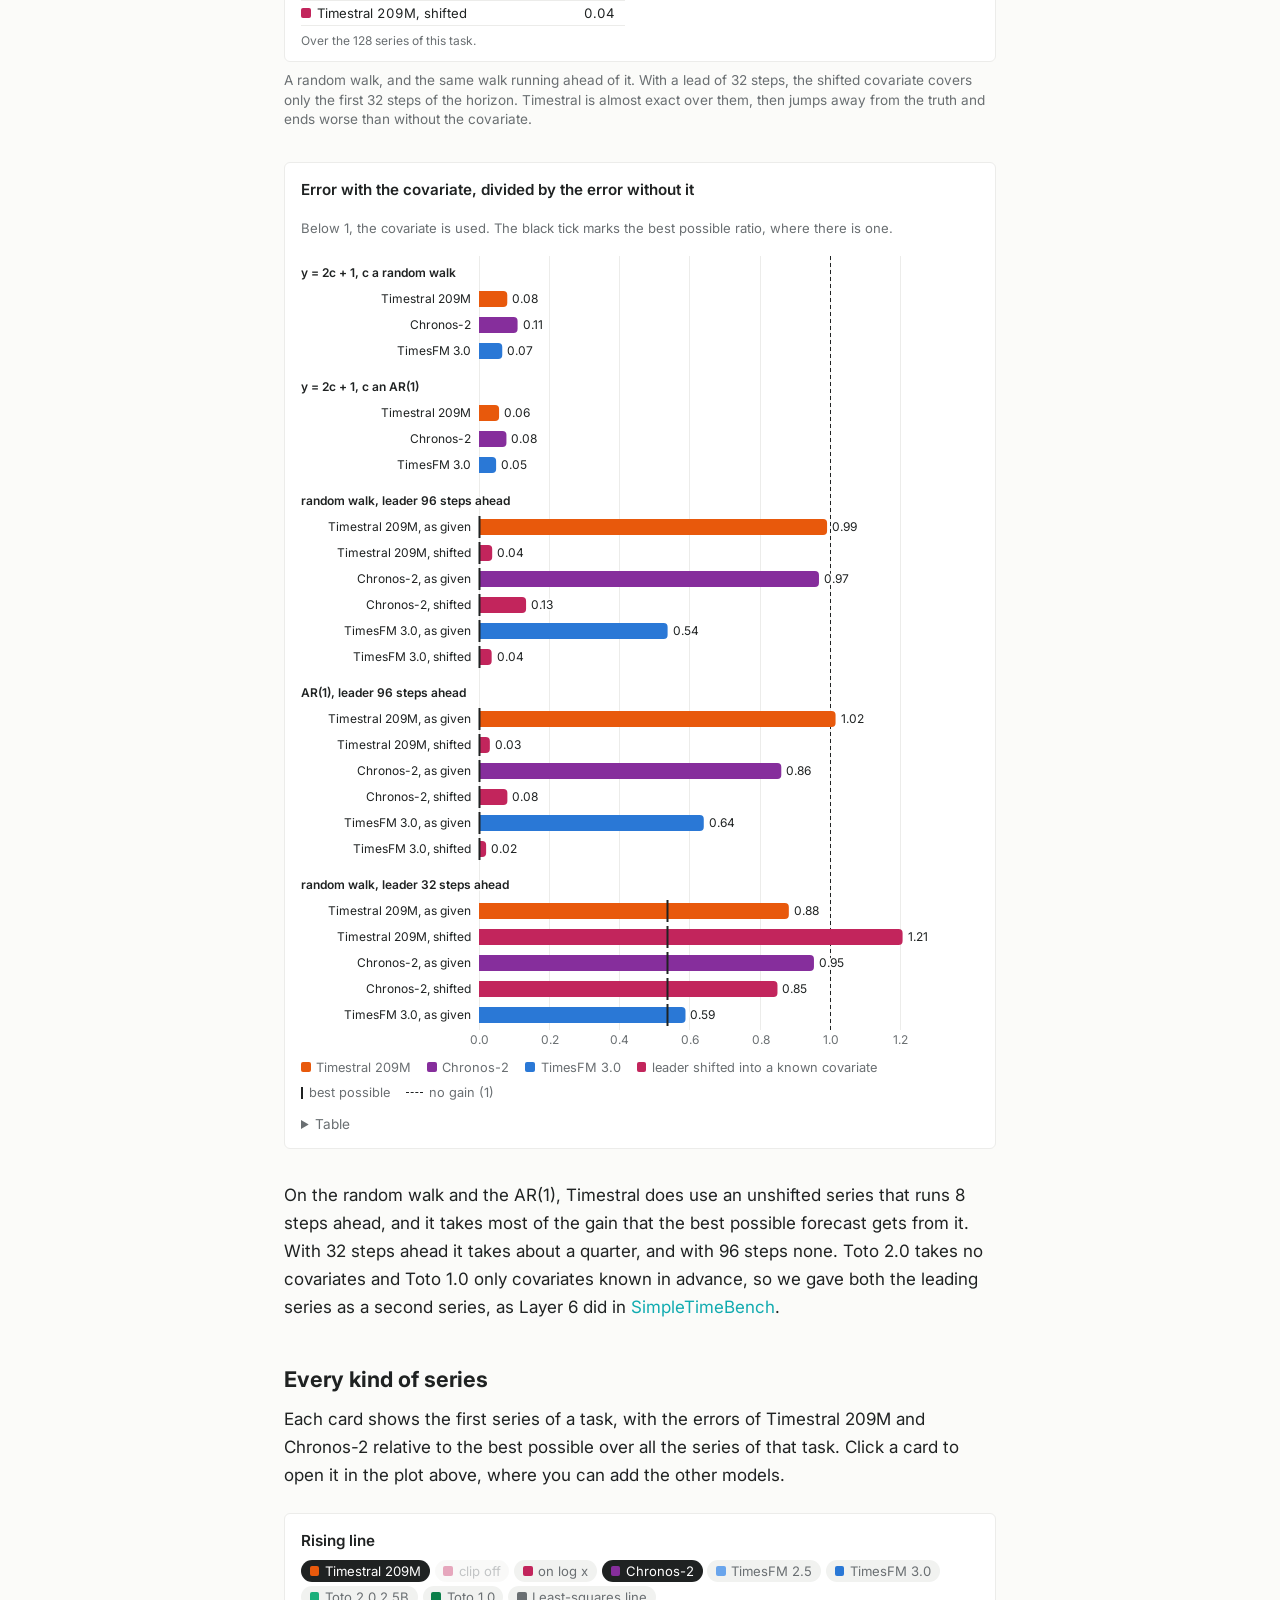
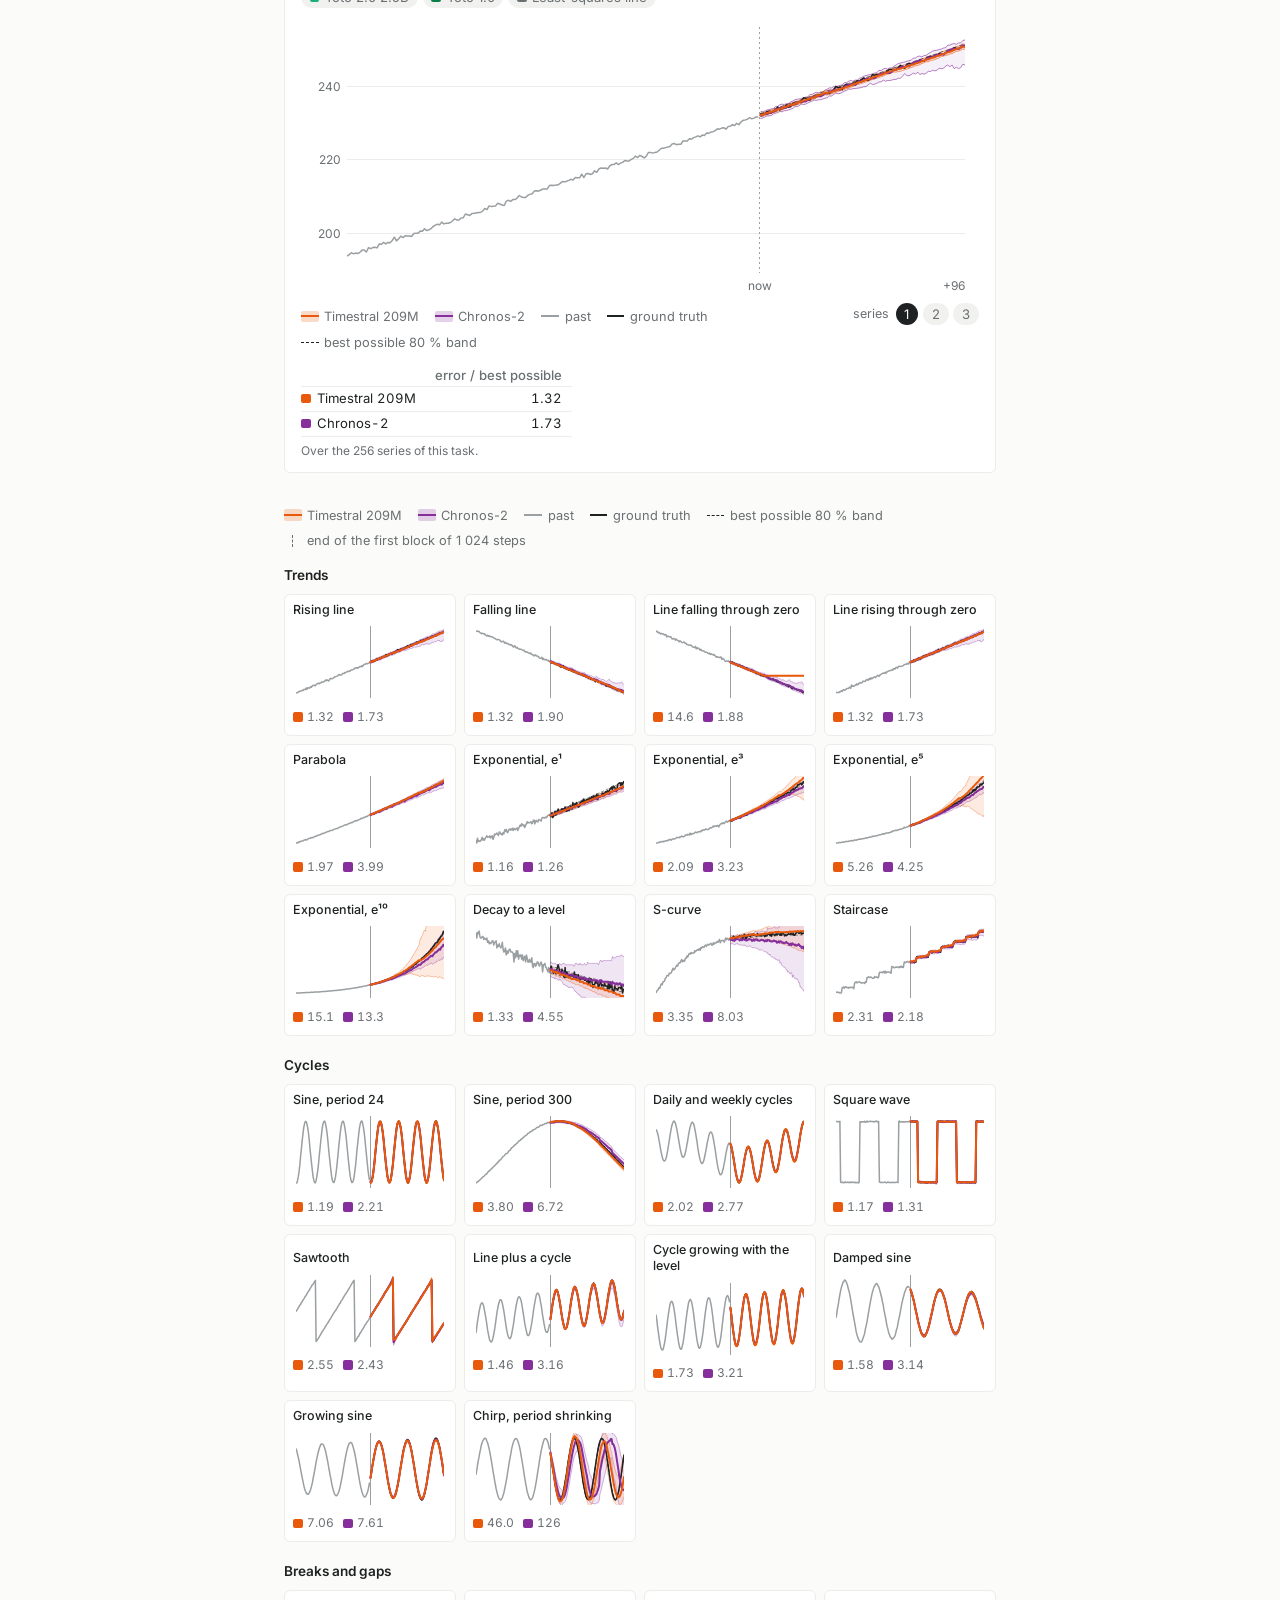
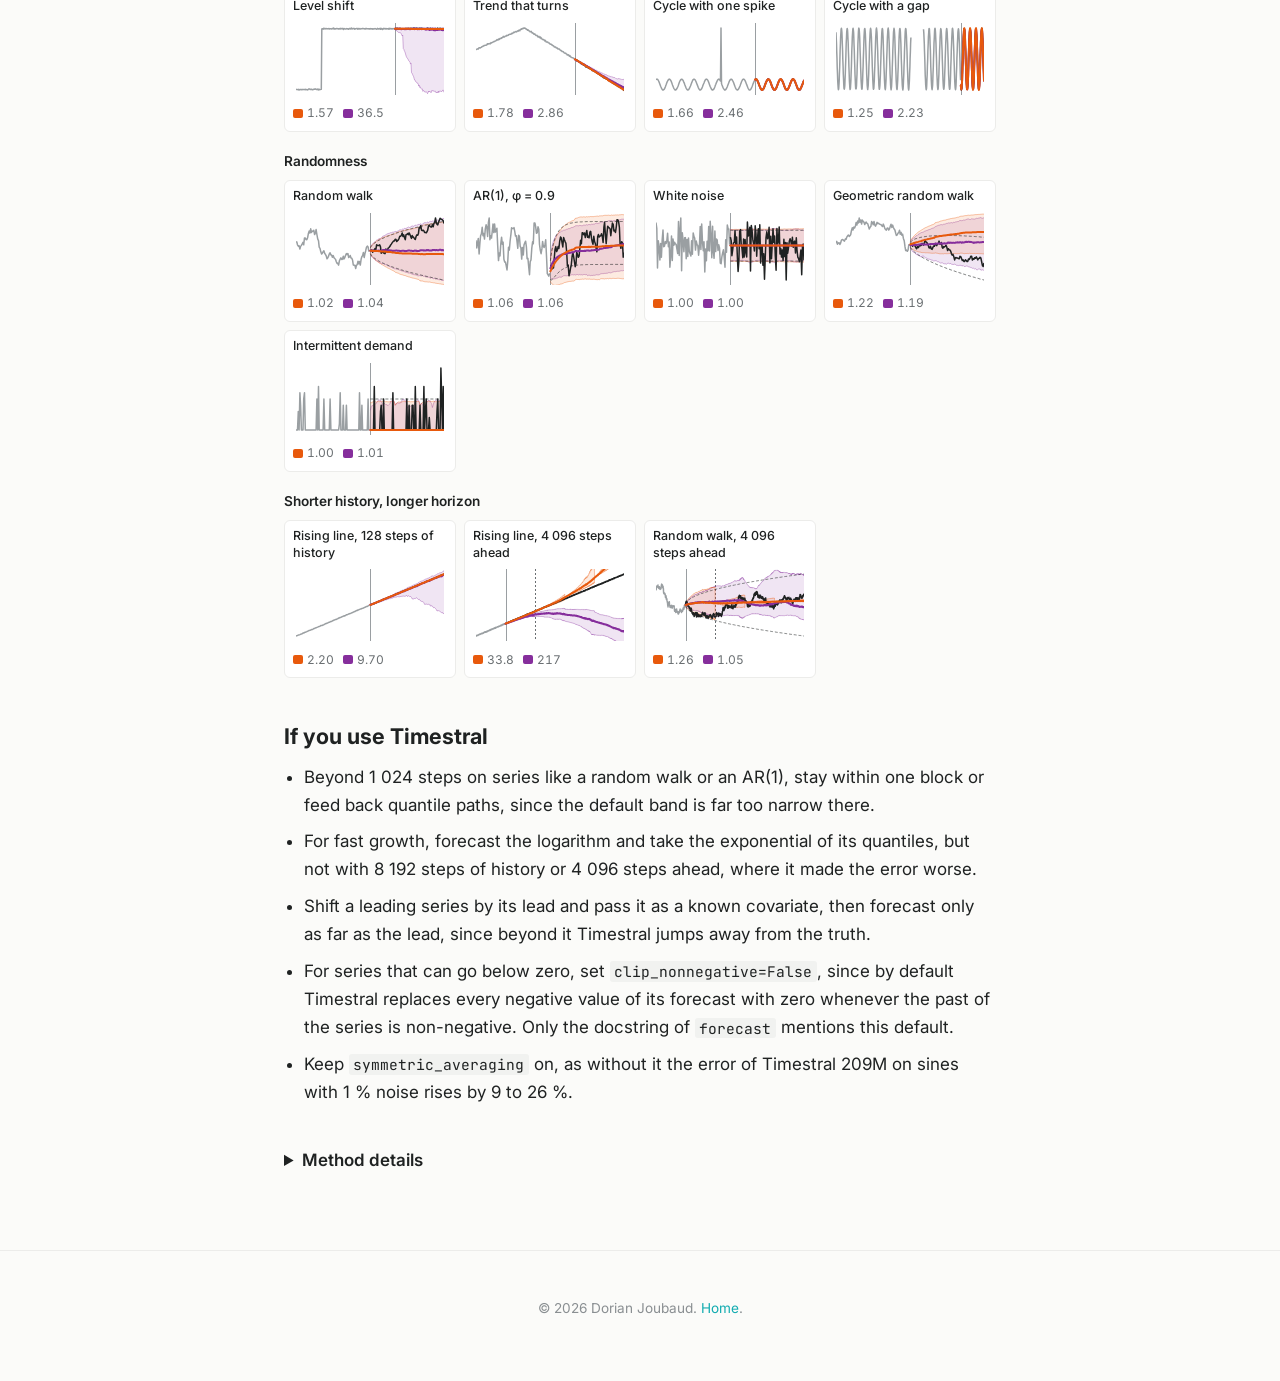
==== commit 11b2ff40: "Timestral note: the colours of the LinkedIn post Mistral orange for Timestral and one hue per family" ====
--- a/notes/timestral/index.html
+++ b/notes/timestral/index.html
@@ -63,9 +63,9 @@
 
     <p class="cards__lede">Each card shows one of our series and links to the part of the note that discusses it.</p>
     <div class="viewer__legend cards__legend">
-        <span><span class="key-model" style="--c:#11ABB0"></span>Timestral 209M</span>
-        <span><span class="key-model" style="--c:#6250d6"></span>Timestral 209M on the logarithm, with the shifted series or through quantile paths</span>
-        <span><span class="key-model" style="--c:#eb6834"></span>Chronos-2</span>
+        <span><span class="key-model" style="--c:#e8590c"></span>Timestral 209M</span>
+        <span><span class="key-model" style="--c:#c2255c"></span>Timestral 209M on the logarithm, with the shifted series or through quantile paths</span>
+        <span><span class="key-model" style="--c:#862e9c"></span>Chronos-2</span>
         <span><span class="key-line" style="border-color:#9a9fa2"></span>past</span>
         <span><span class="key-line" style="border-color:#1f2222"></span>ground truth</span>
         <span><span class="key-dash"></span>best possible 80&nbsp;% band</span>
@@ -319,8 +319,8 @@
             "on":["timestral-209m","chronos-2"]}'></div>
     </figure>
     <div class="viewer__legend cards__legend">
-        <span><span class="key-model" style="--c:#11ABB0"></span>Timestral 209M</span>
-        <span><span class="key-model" style="--c:#eb6834"></span>Chronos-2</span>
+        <span><span class="key-model" style="--c:#e8590c"></span>Timestral 209M</span>
+        <span><span class="key-model" style="--c:#862e9c"></span>Chronos-2</span>
         <span><span class="key-line" style="border-color:#9a9fa2"></span>past</span>
         <span><span class="key-line" style="border-color:#1f2222"></span>ground truth</span>
         <span><span class="key-dash"></span>best possible 80&nbsp;% band</span>
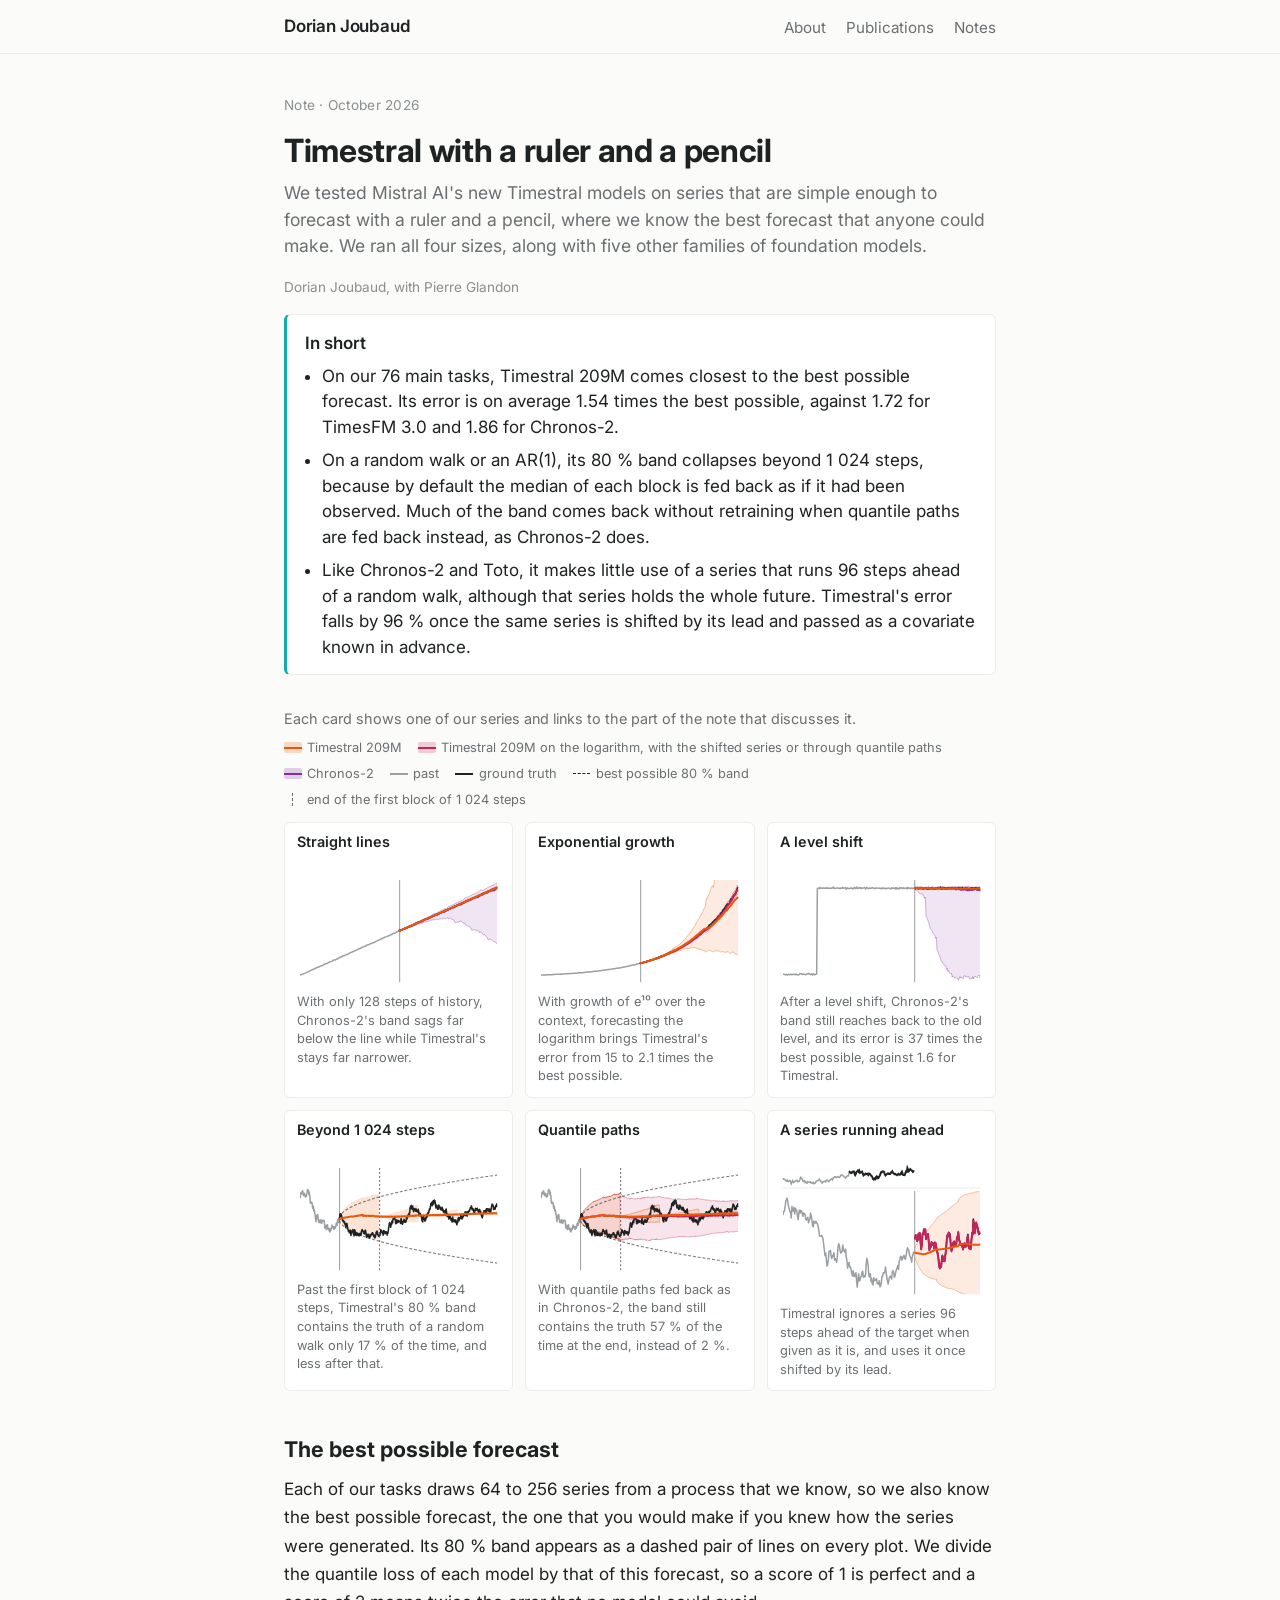
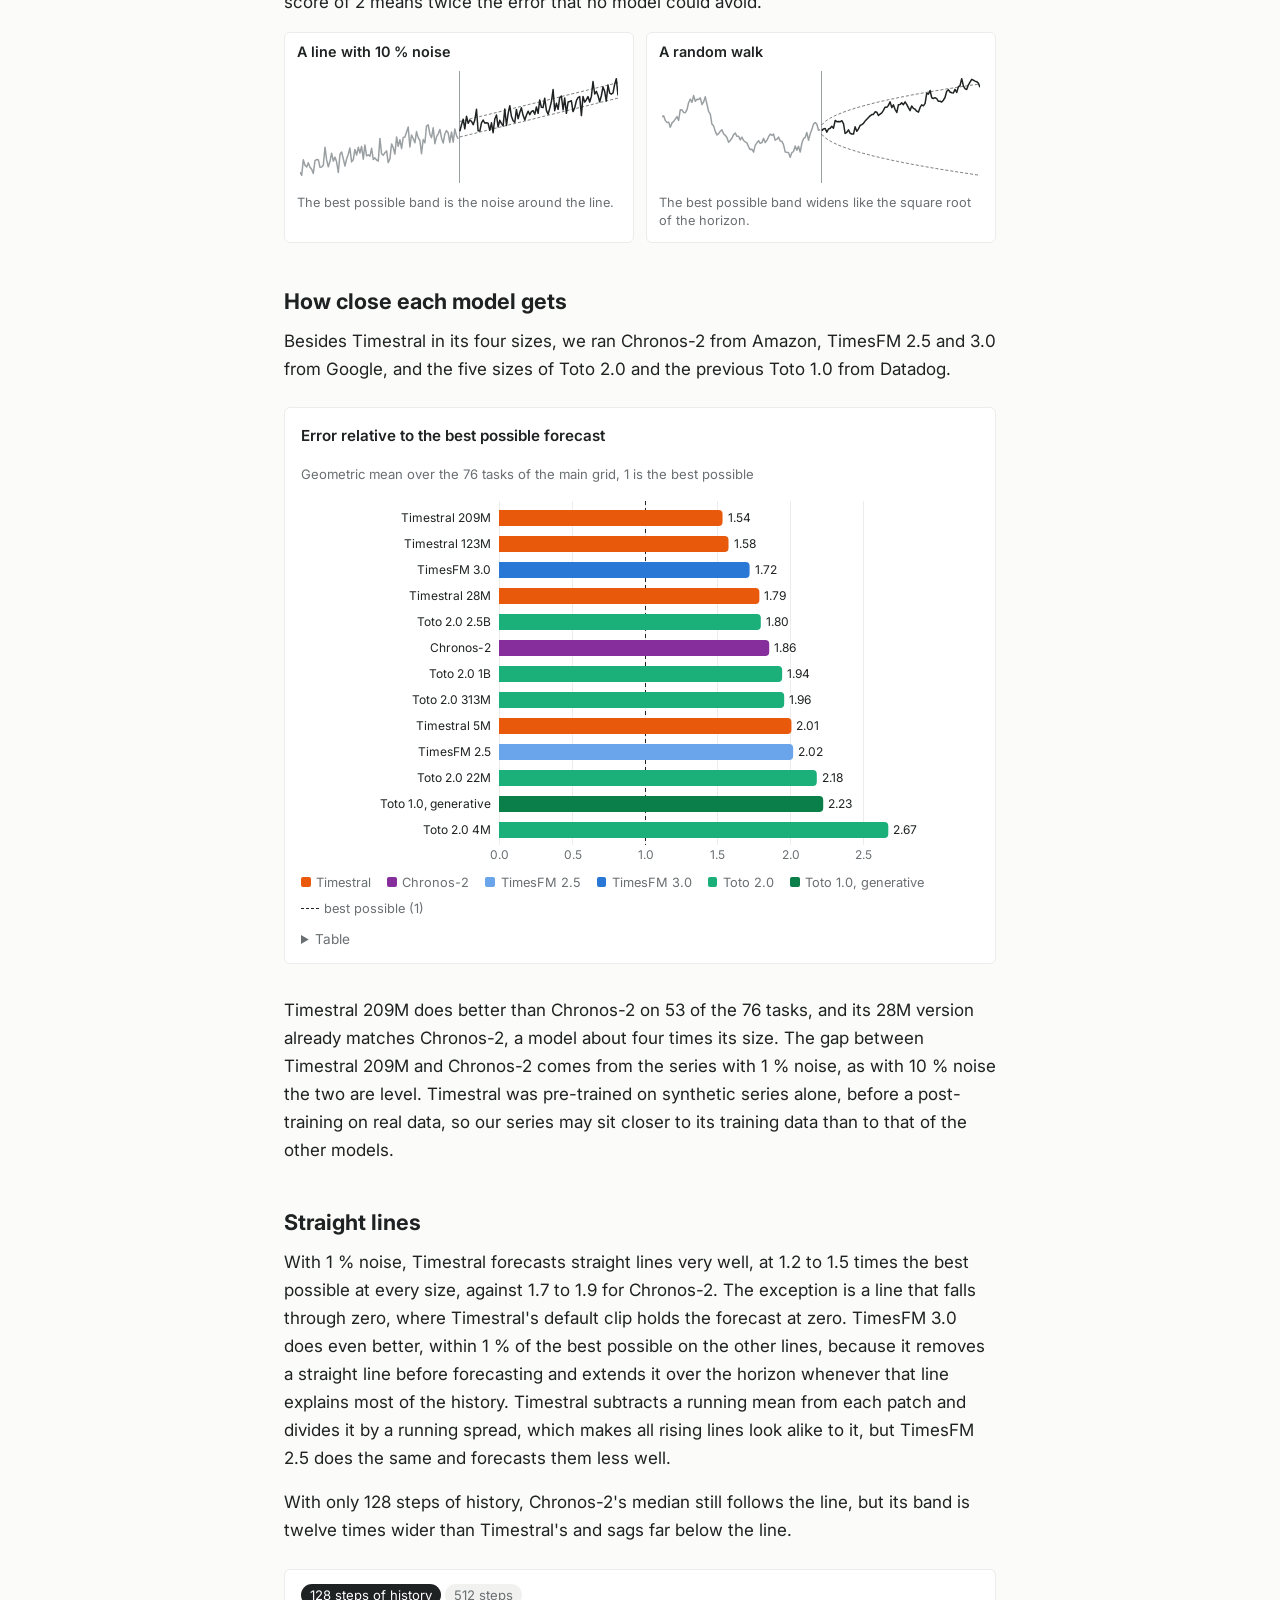
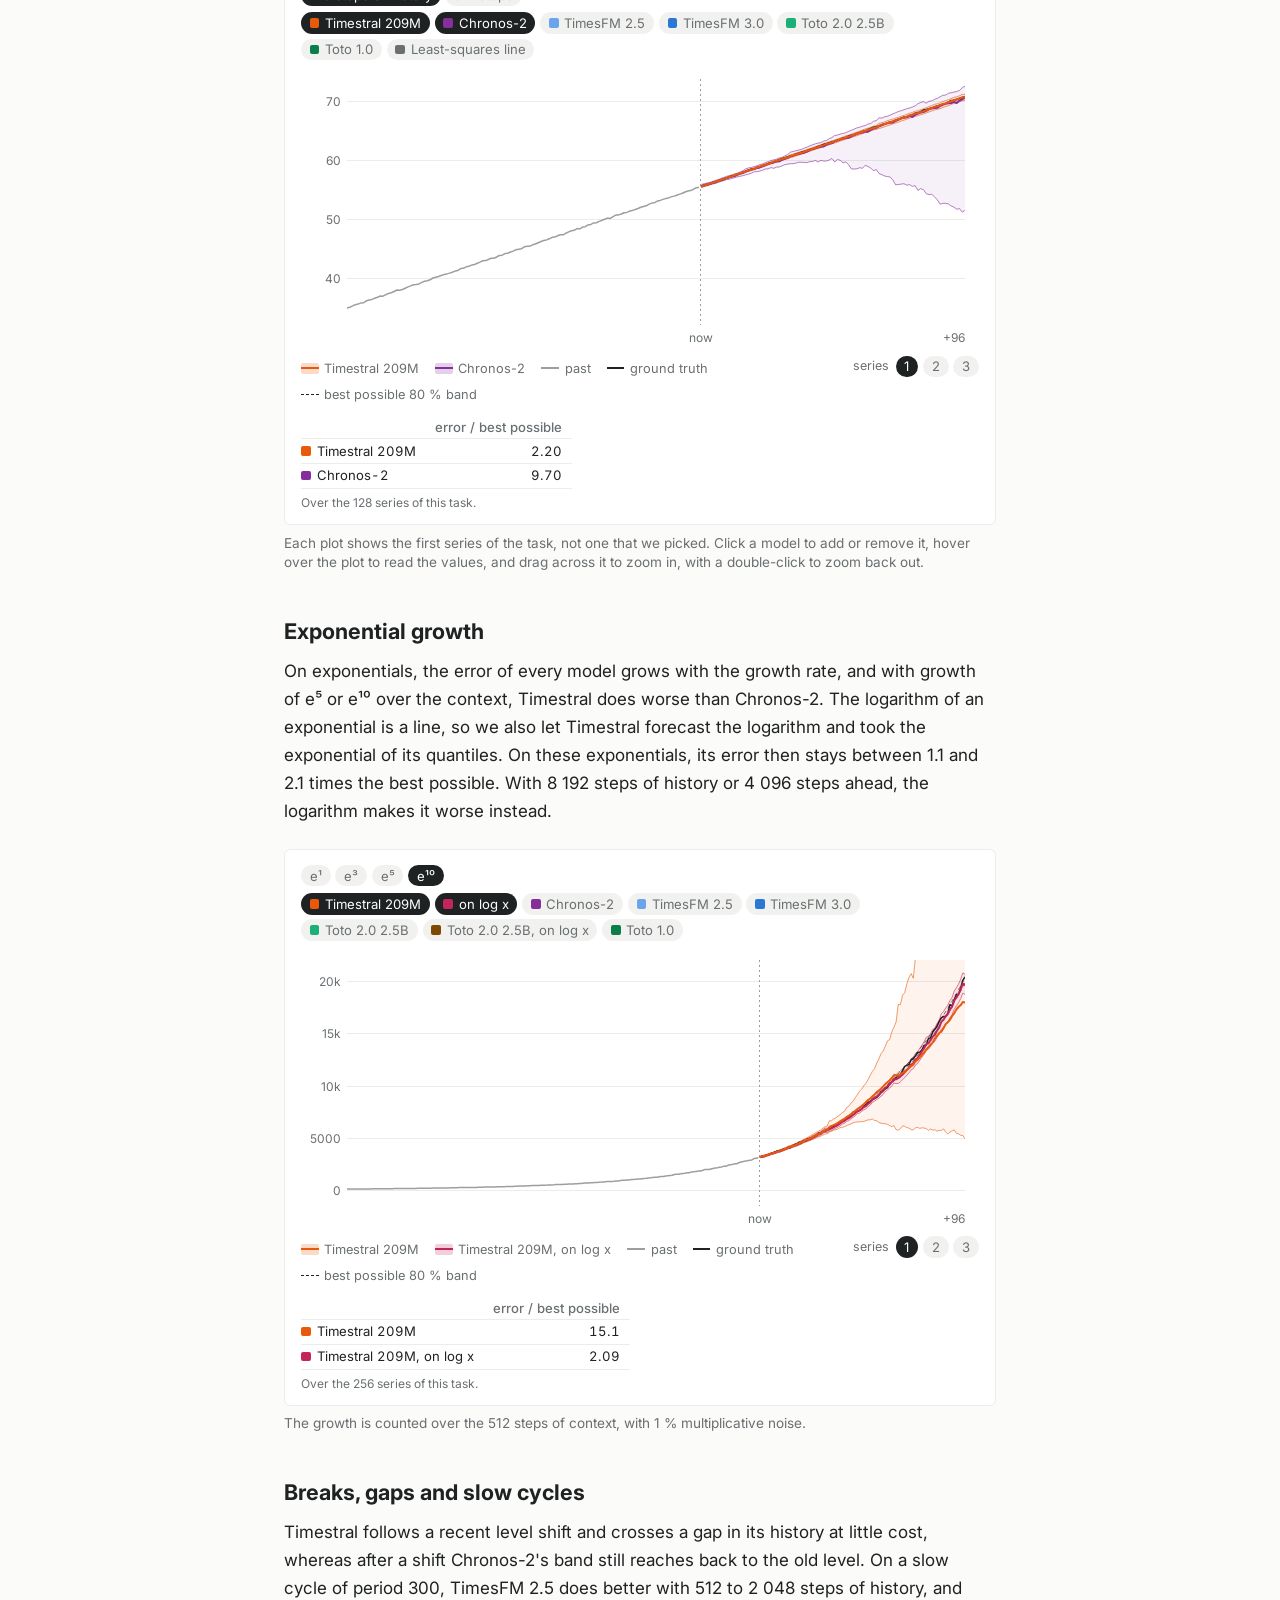
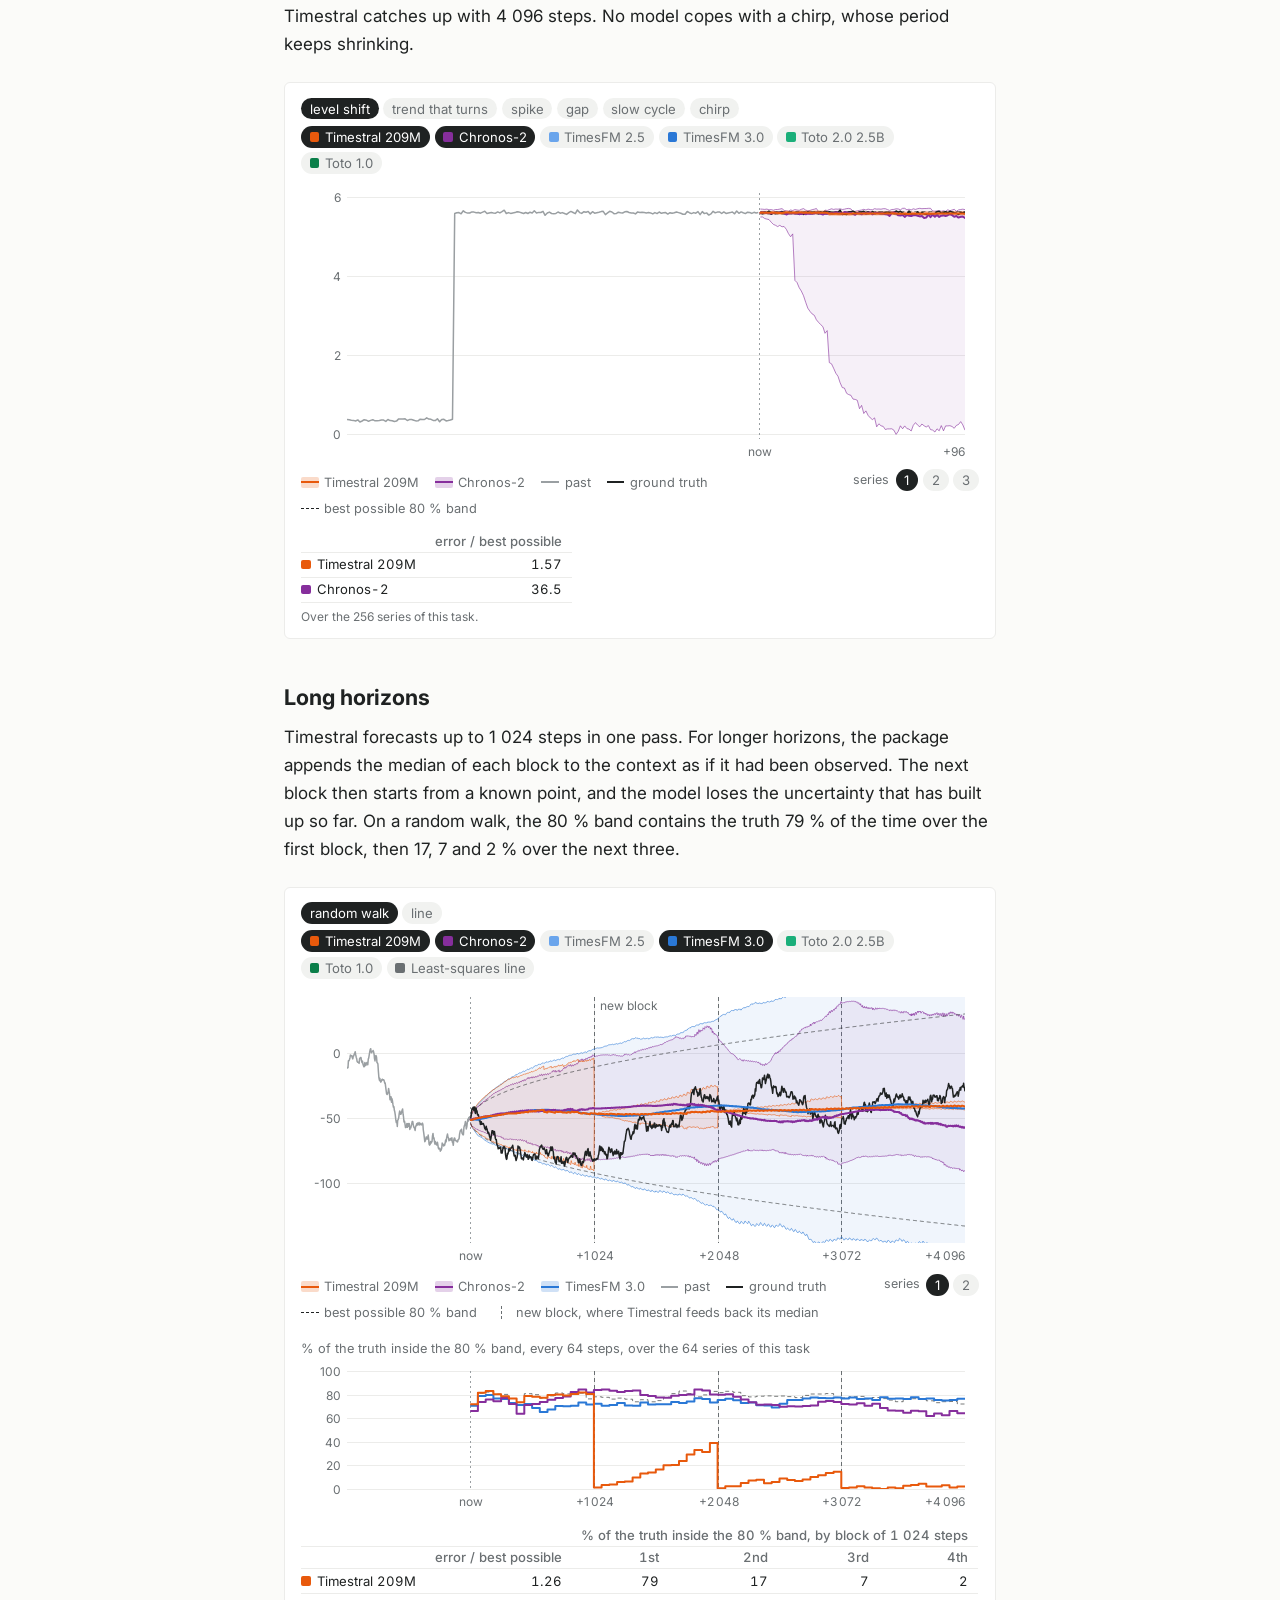
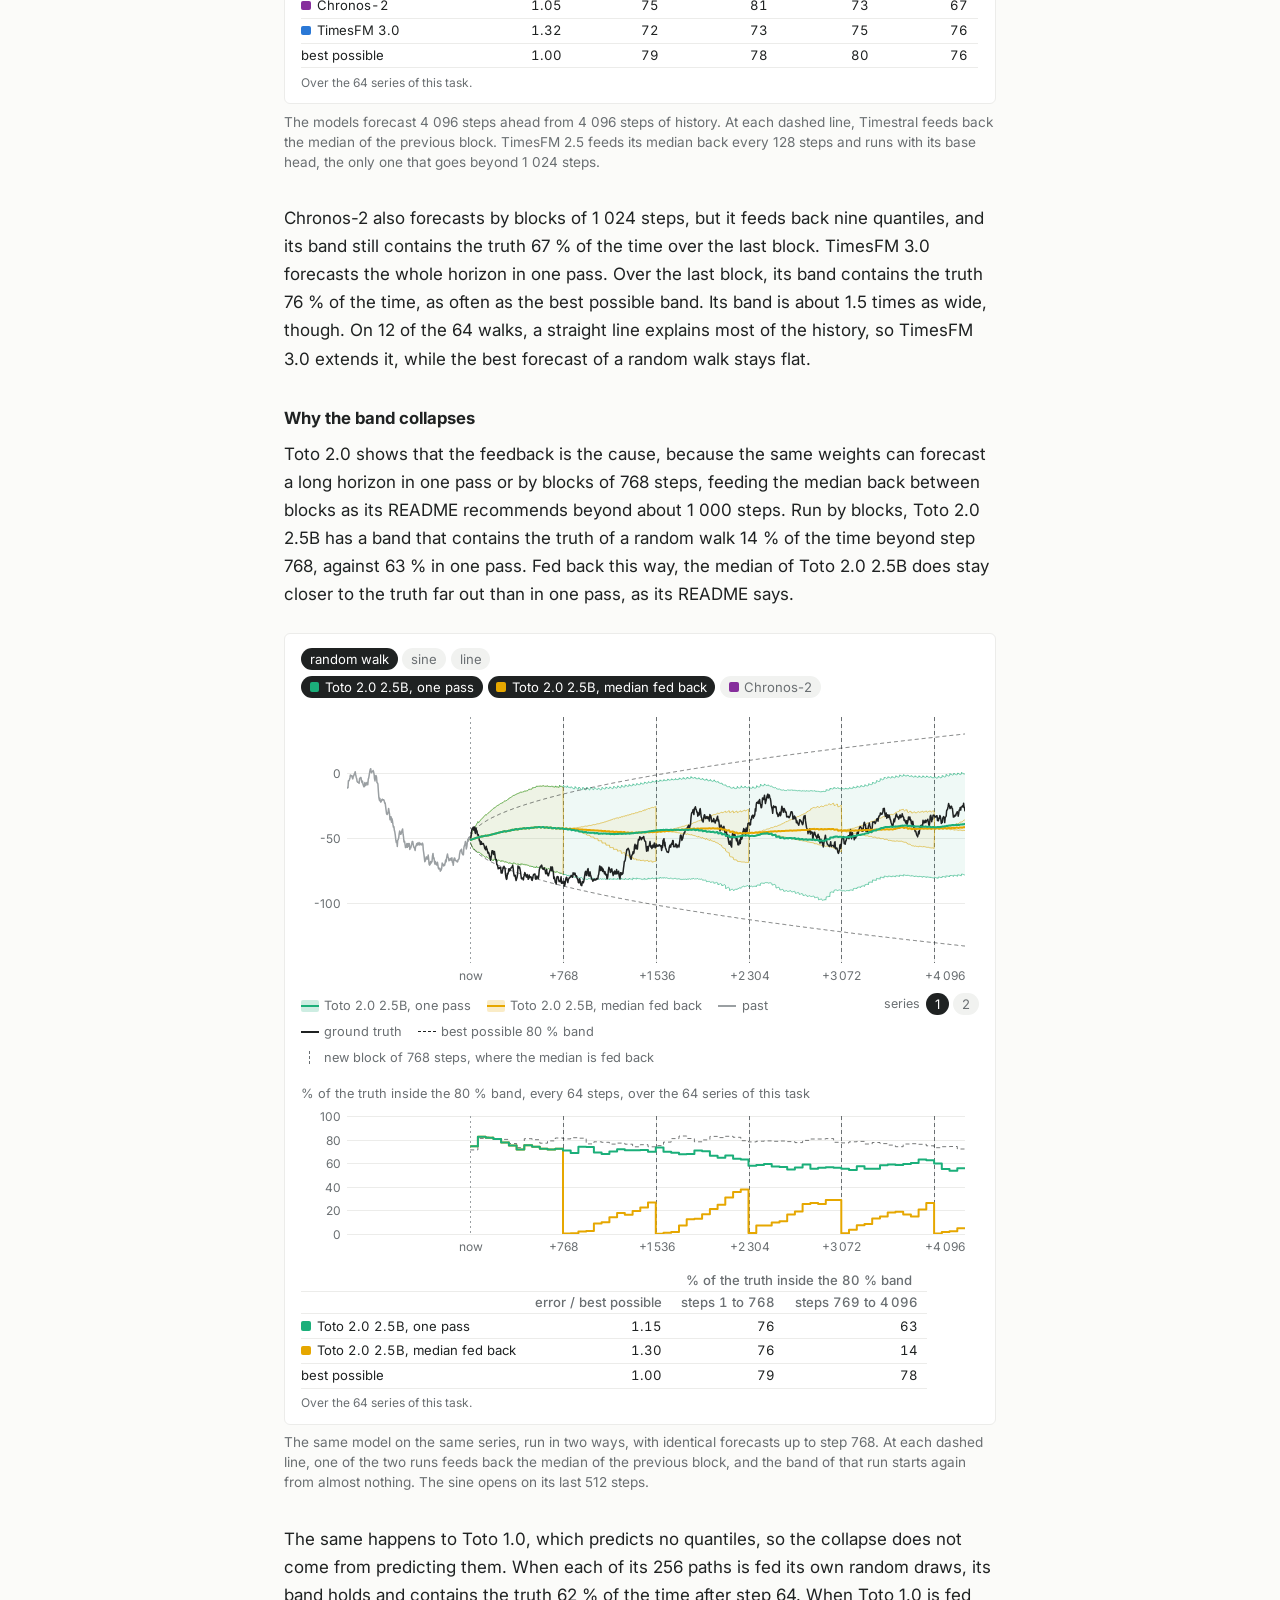
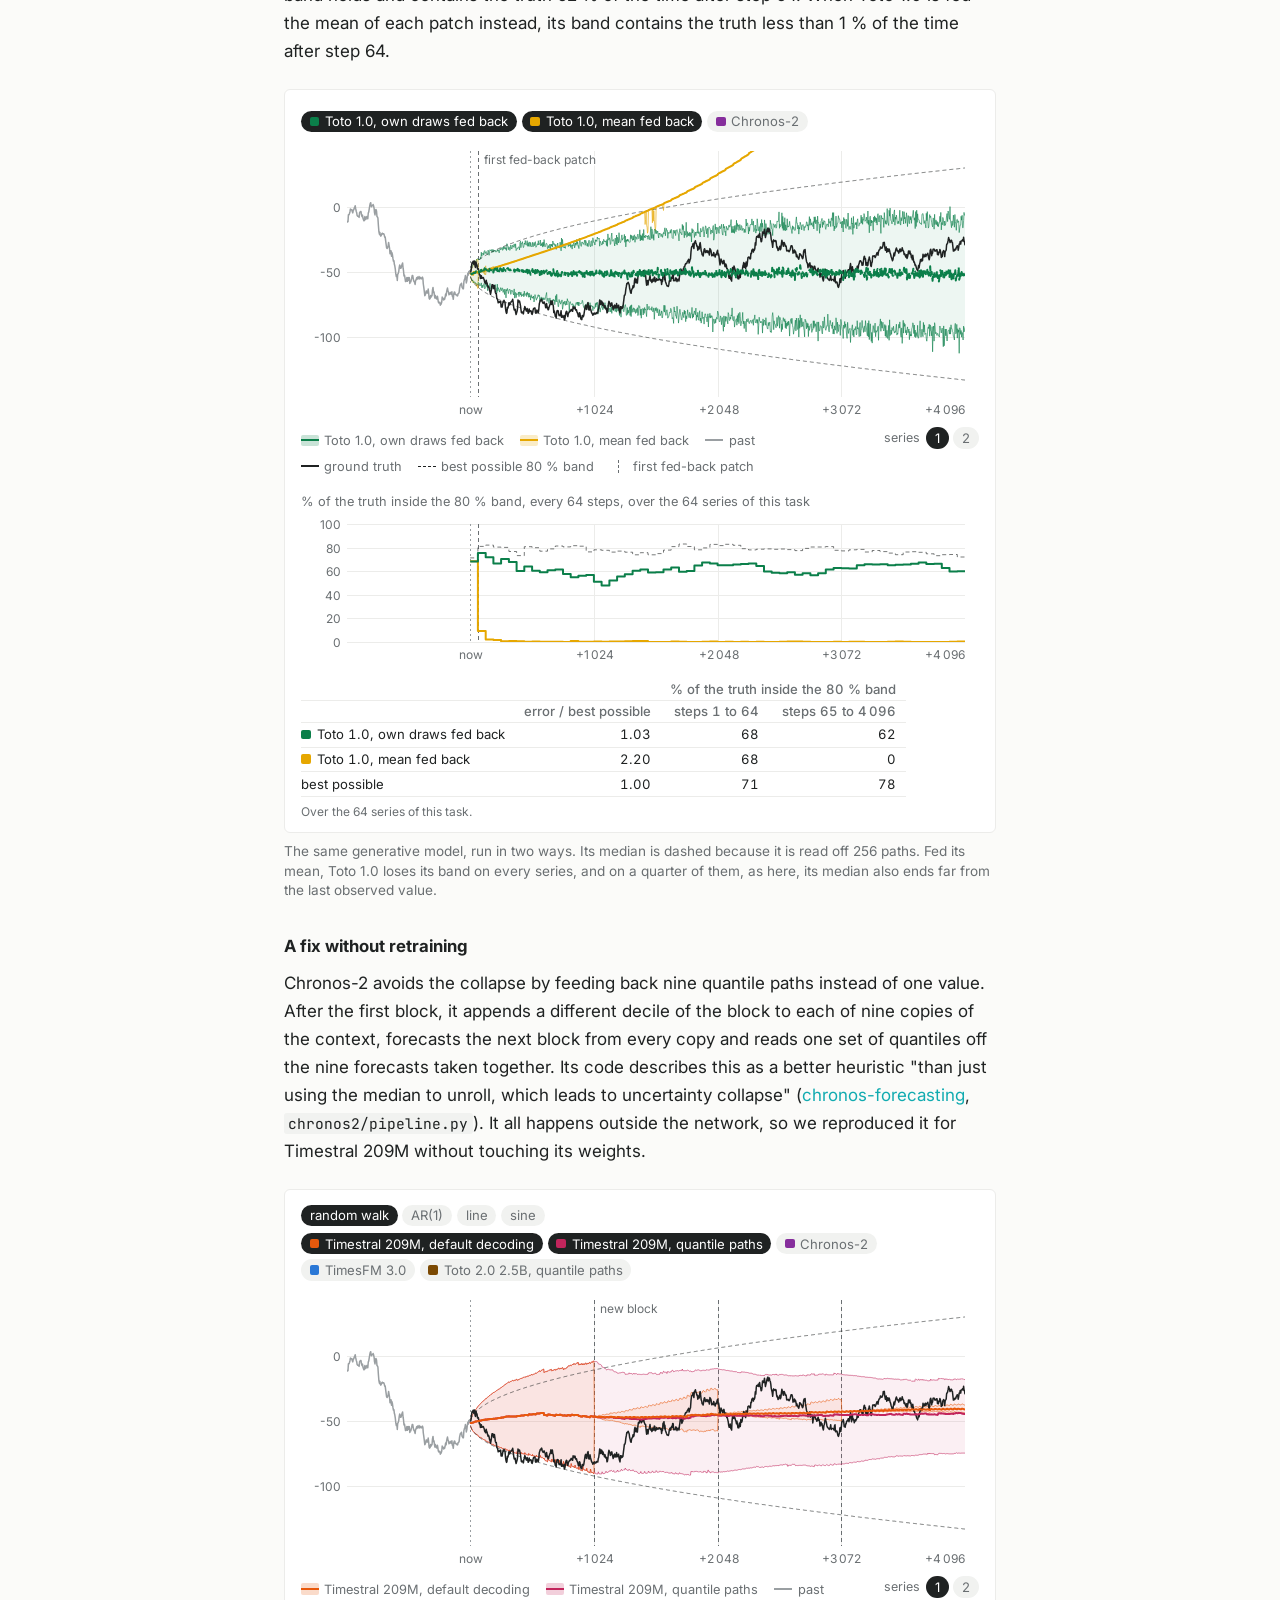
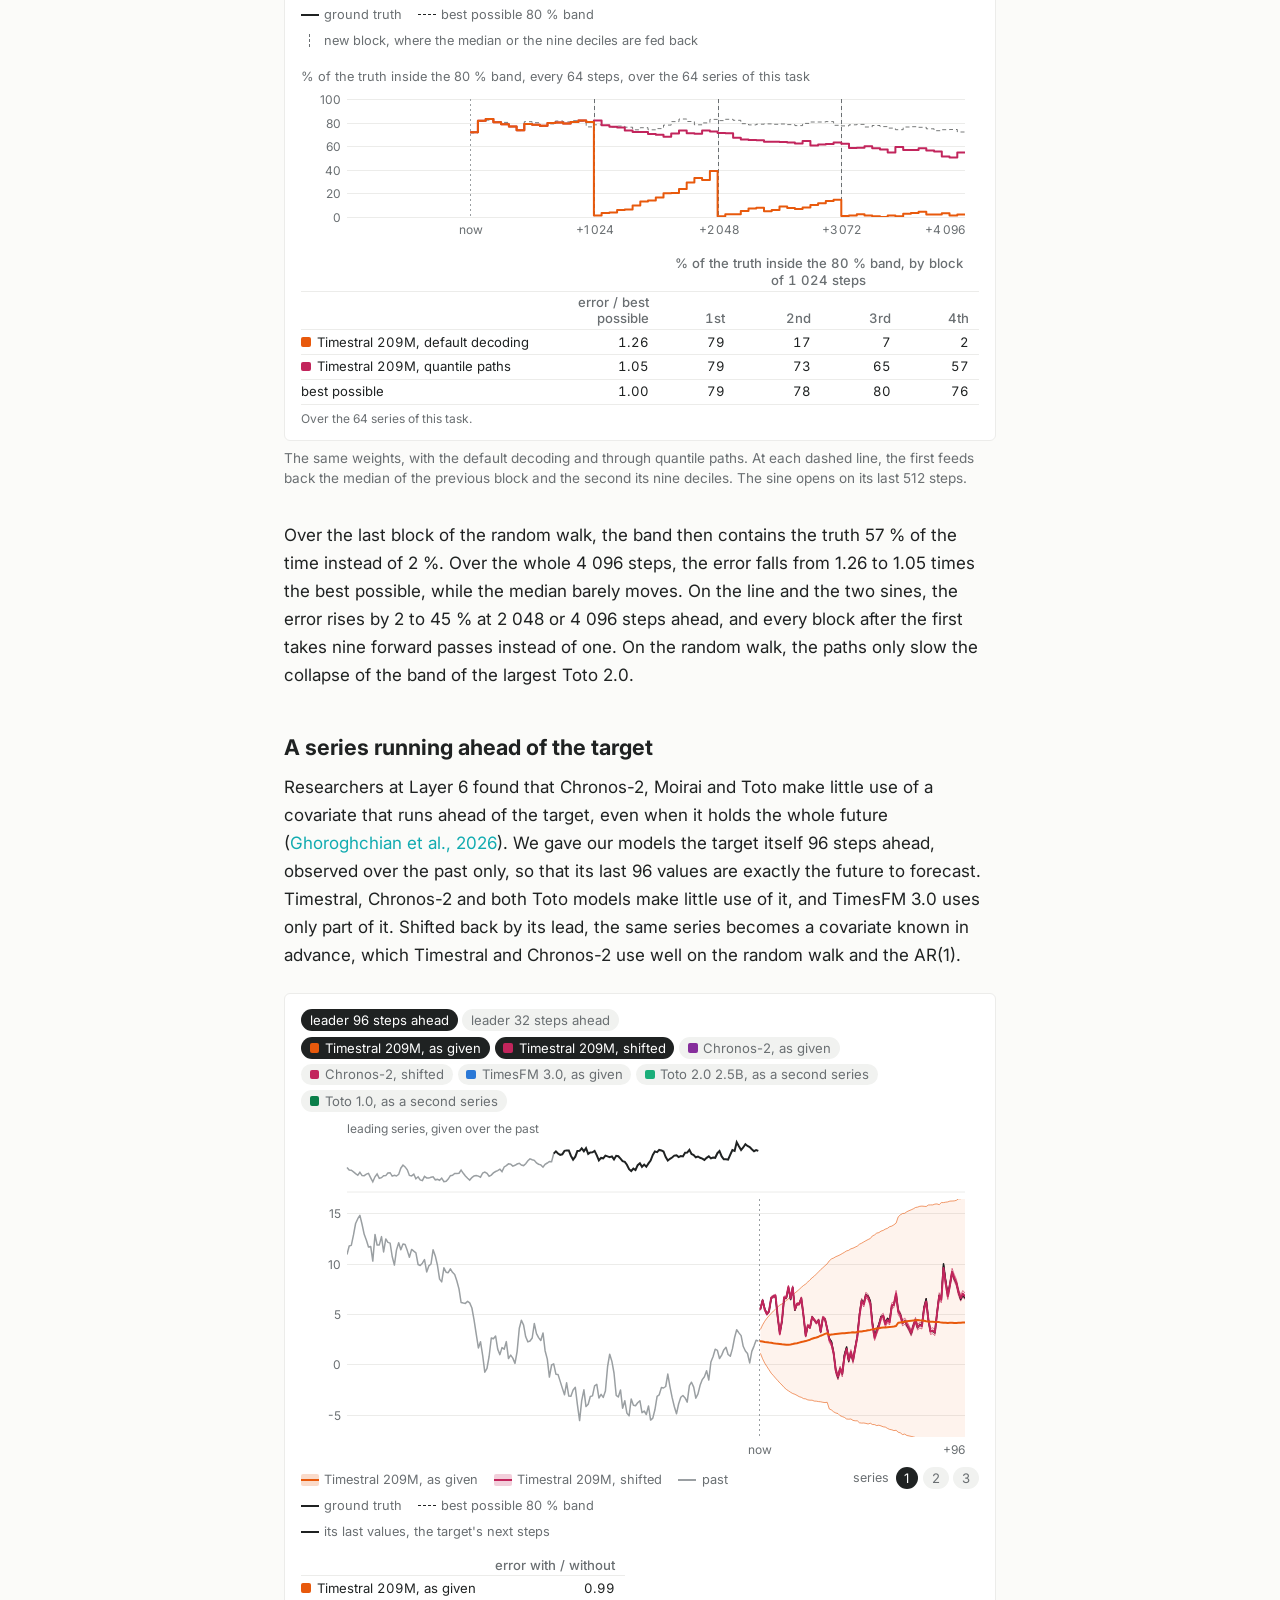
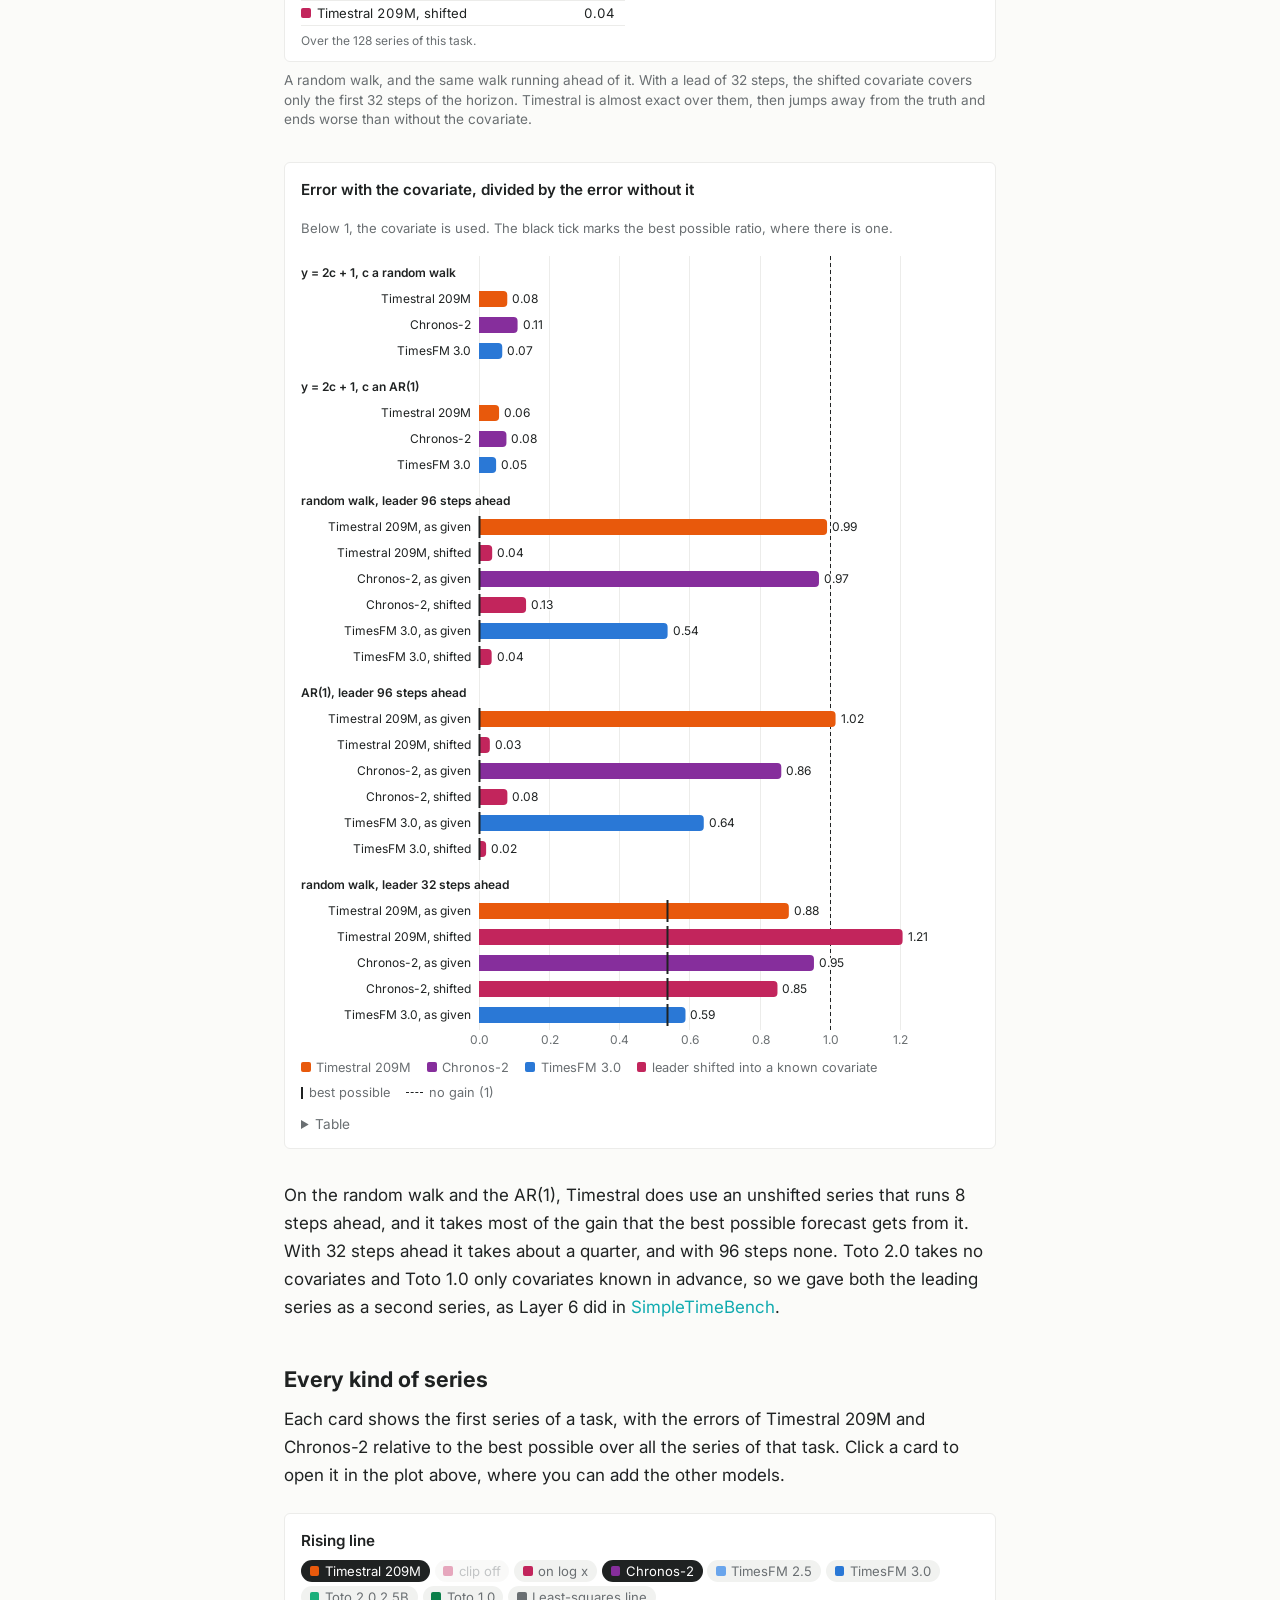
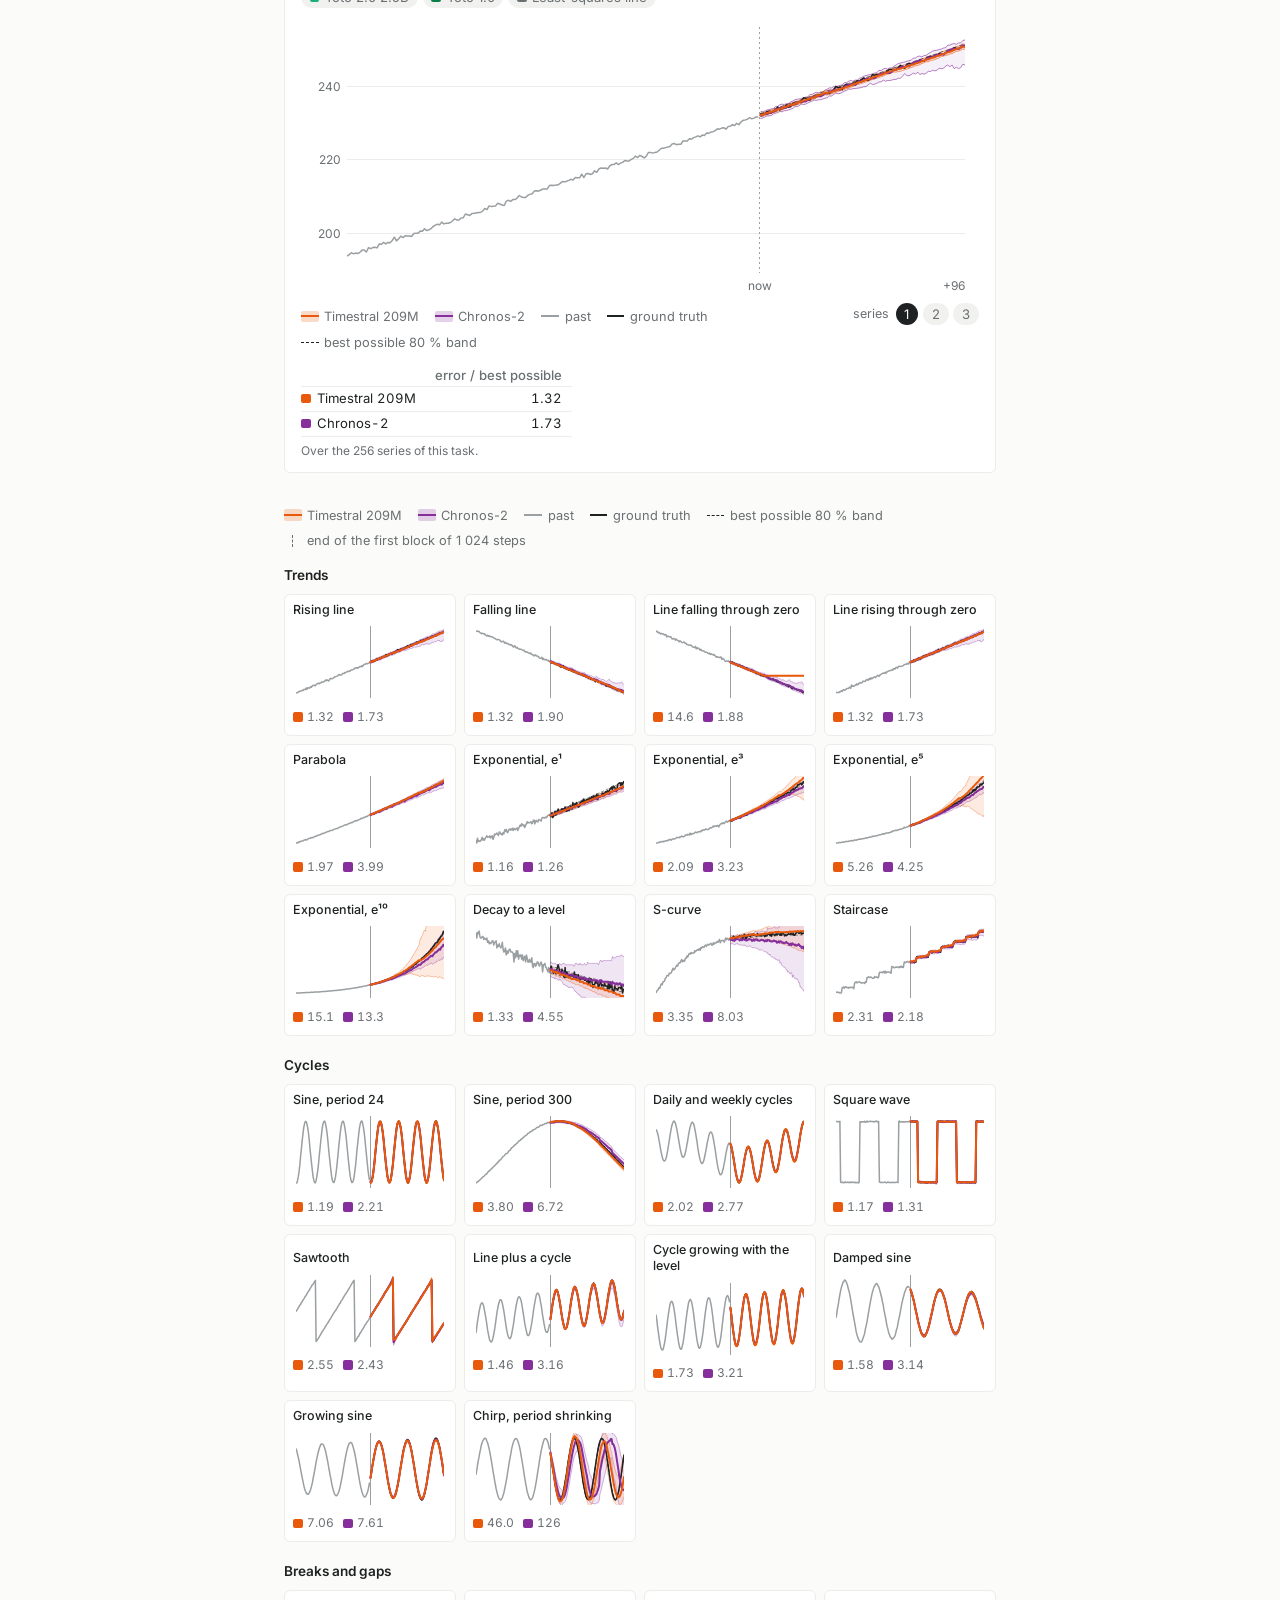
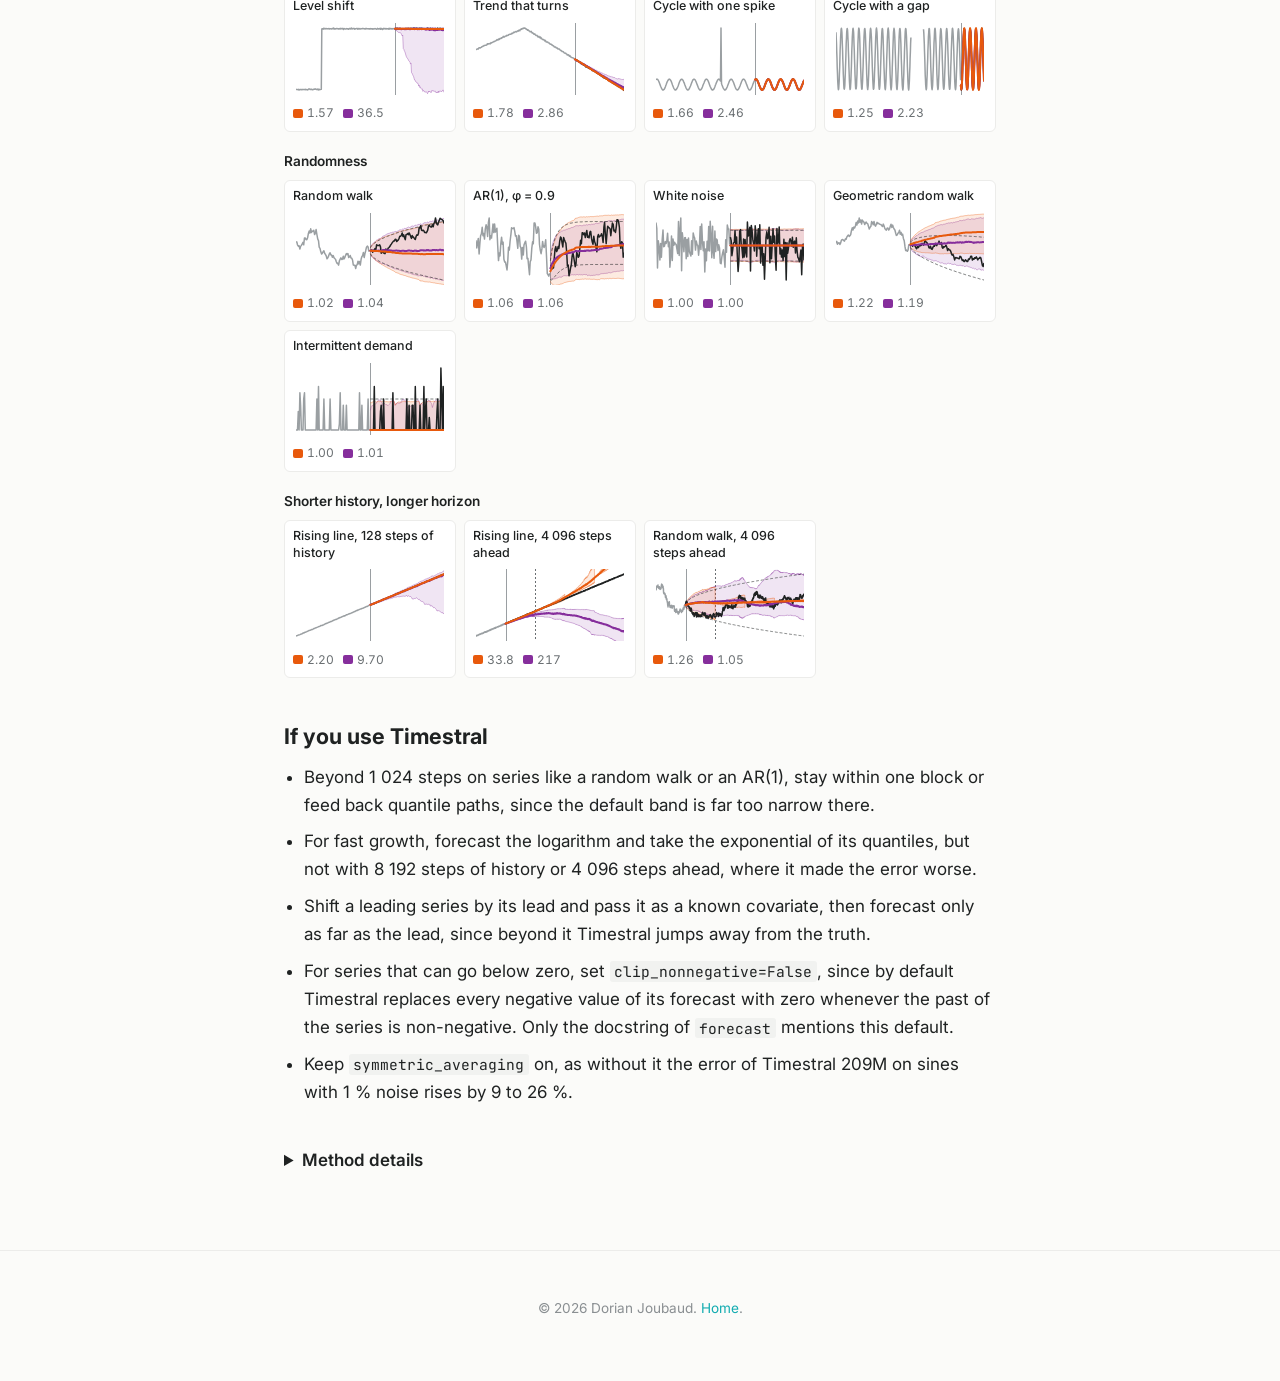
==== commit b5070050: "Timestral note: Pierre Glandon in the byline and the link preview Co-Authored-By: Claude Opus 5.5 (1" ====
--- a/notes/timestral/index.html
+++ b/notes/timestral/index.html
@@ -5,7 +5,7 @@
     <meta name="viewport" content="width=device-width, initial-scale=1">
     <title>Timestral with a ruler and a pencil | Dorian Joubaud</title>
     <meta name="description" content="Mistral AI's Timestral models in all four sizes, tested along with Chronos-2, TimesFM 2.5 and 3.0, Toto 2.0 and Toto 1.0 on series that are simple enough to forecast with a ruler and a pencil, where we know the best forecast that anyone could make.">
-    <meta name="author" content="Dorian Joubaud">
+    <meta name="author" content="Dorian Joubaud, Pierre Glandon">
     <link rel="canonical" href="https://dorianjoubaud.com/notes/timestral/">
     <meta property="og:type" content="article">
     <meta property="og:title" content="Timestral with a ruler and a pencil">
@@ -45,7 +45,7 @@
         where we know the best forecast that anyone could make. We ran all four sizes, along with five other families
         of foundation models.
     </p>
-    <p class="note__meta">Dorian Joubaud</p>
+    <p class="note__meta">Dorian Joubaud, with Pierre Glandon</p>
 
     <div class="tldr">
         <p class="tldr__title">In short</p>
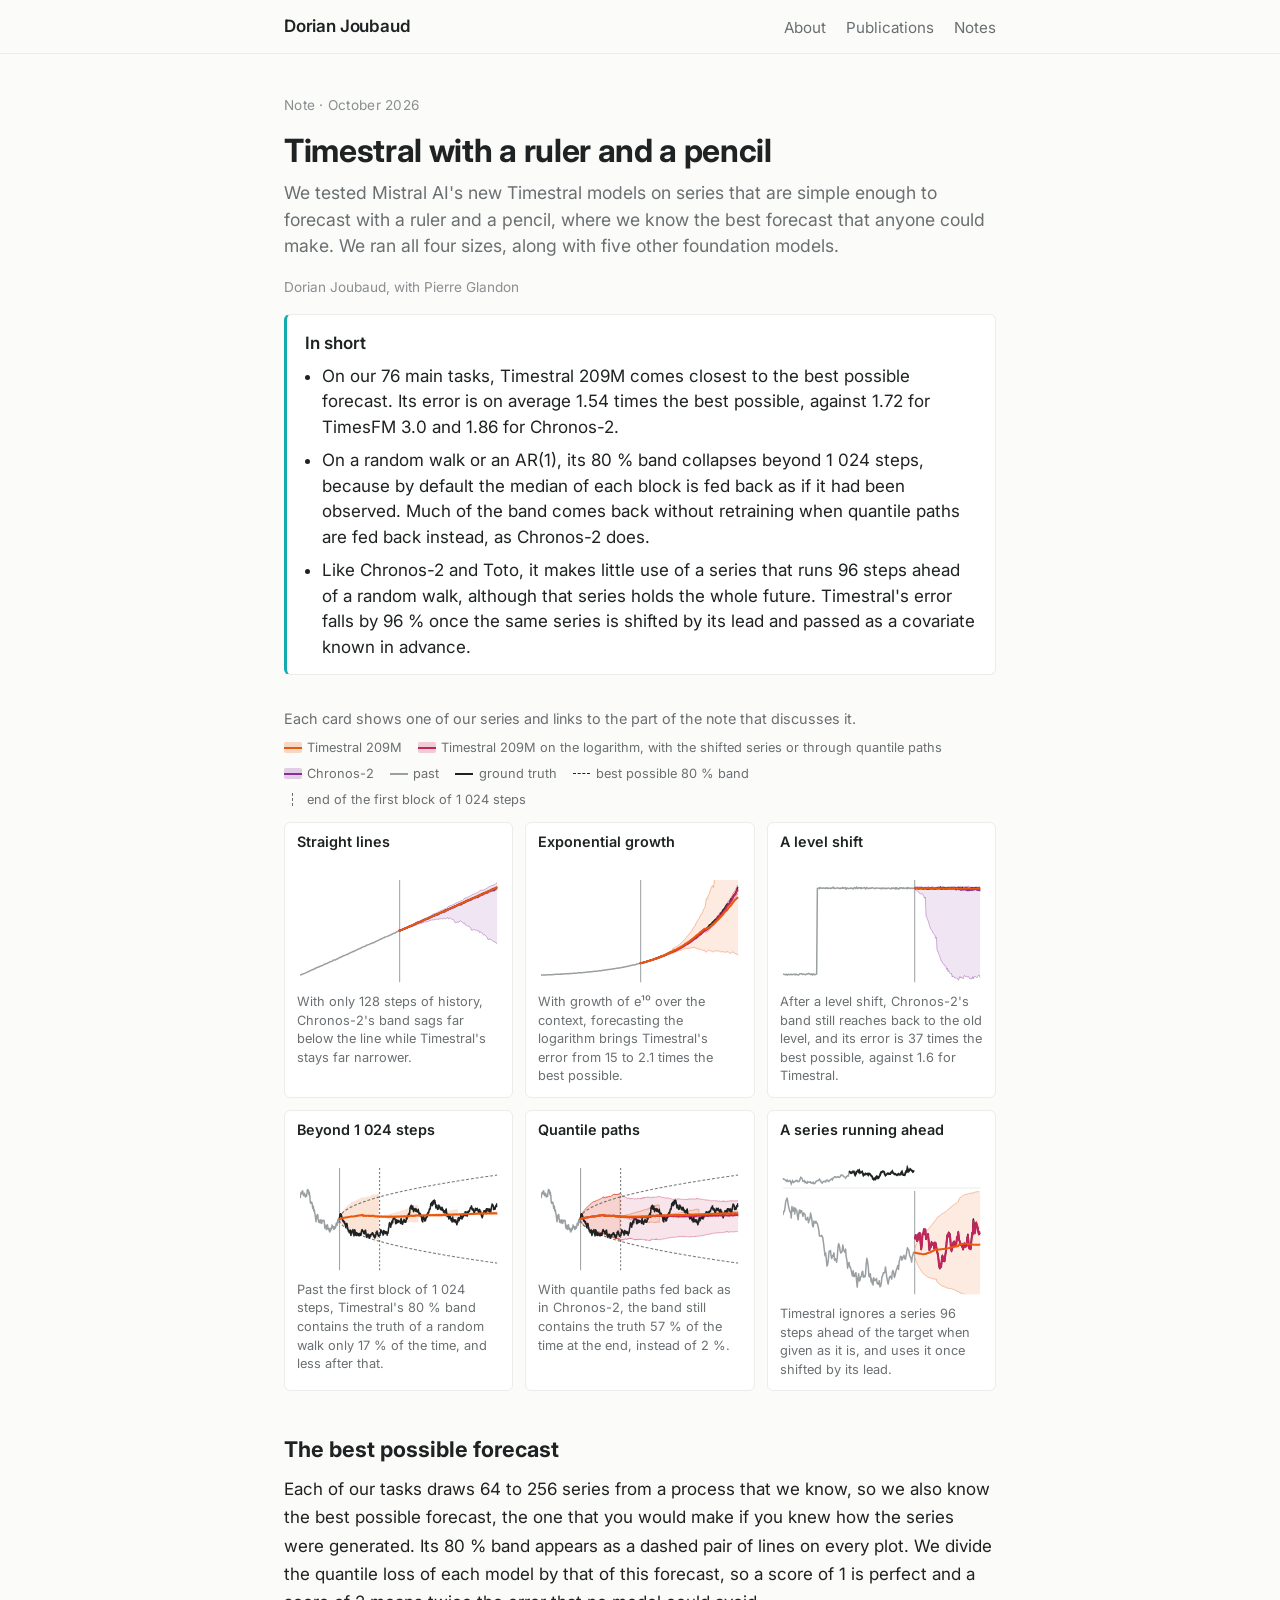
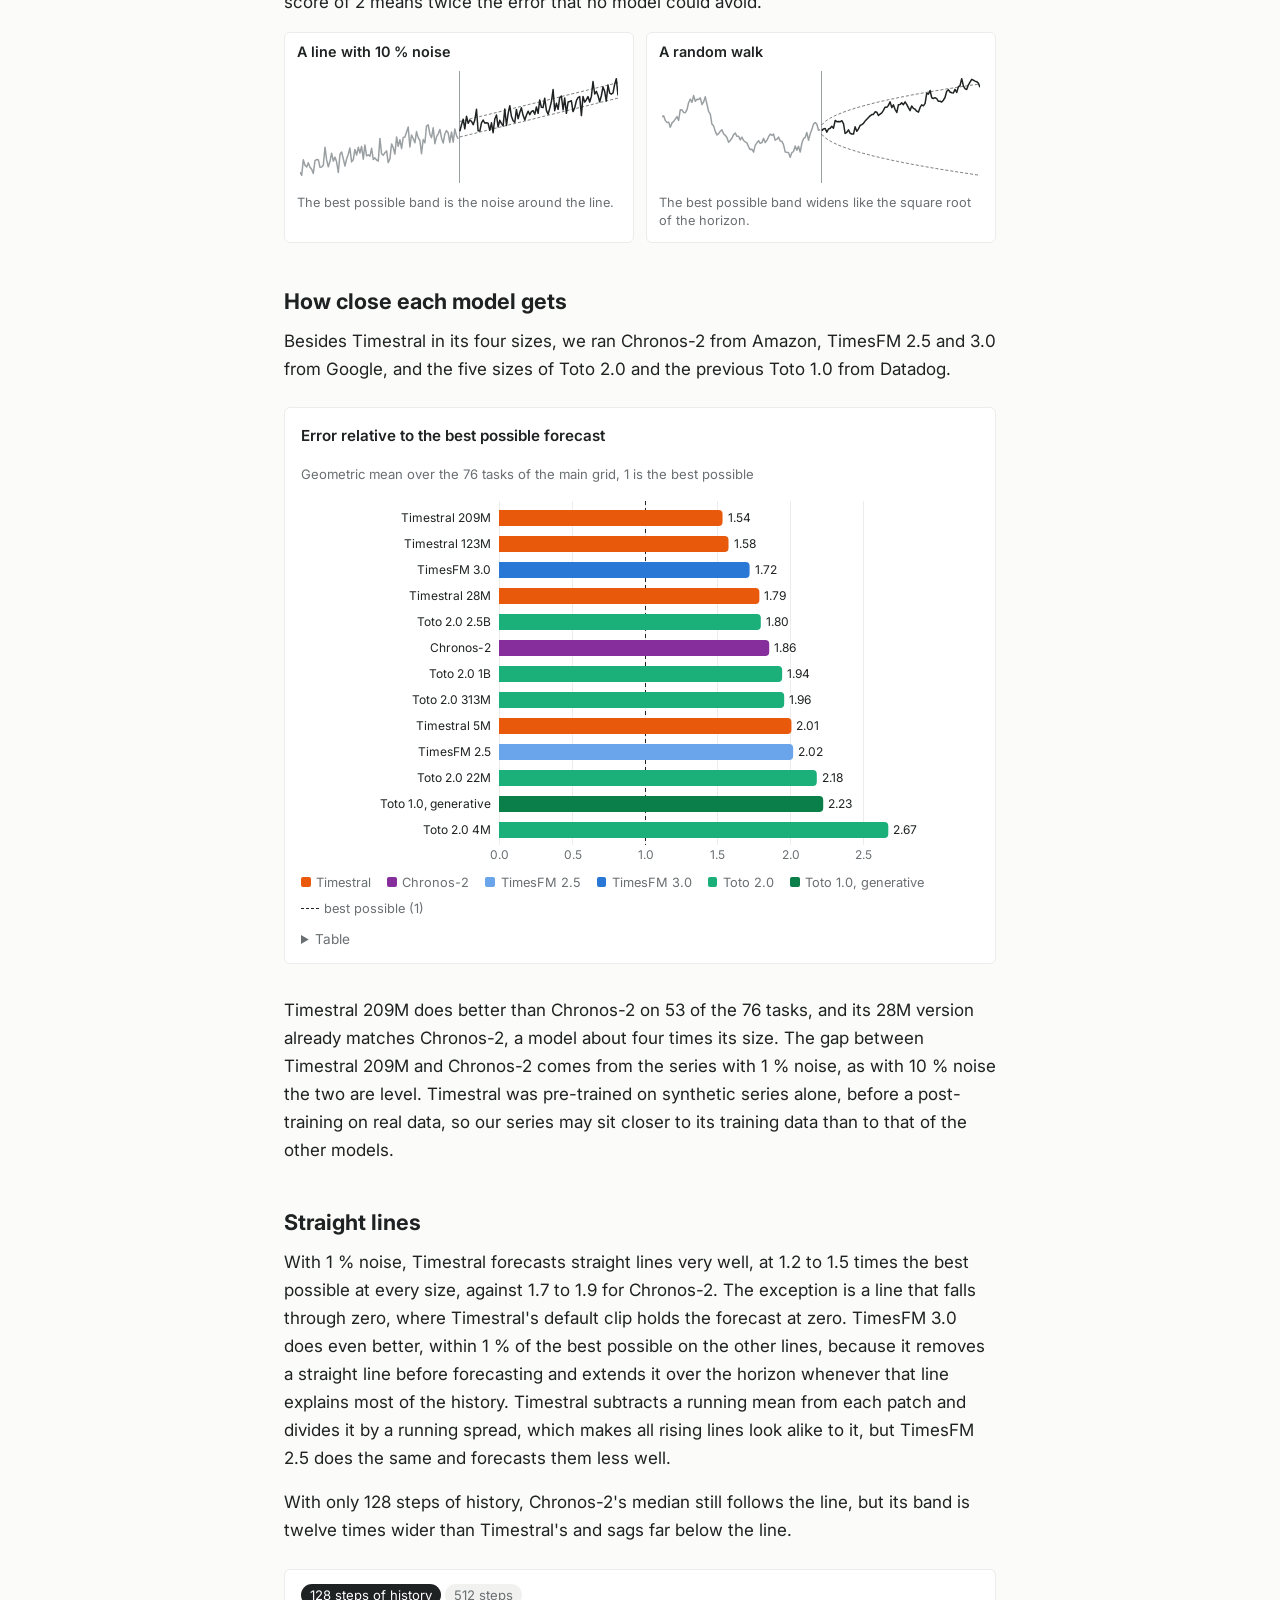
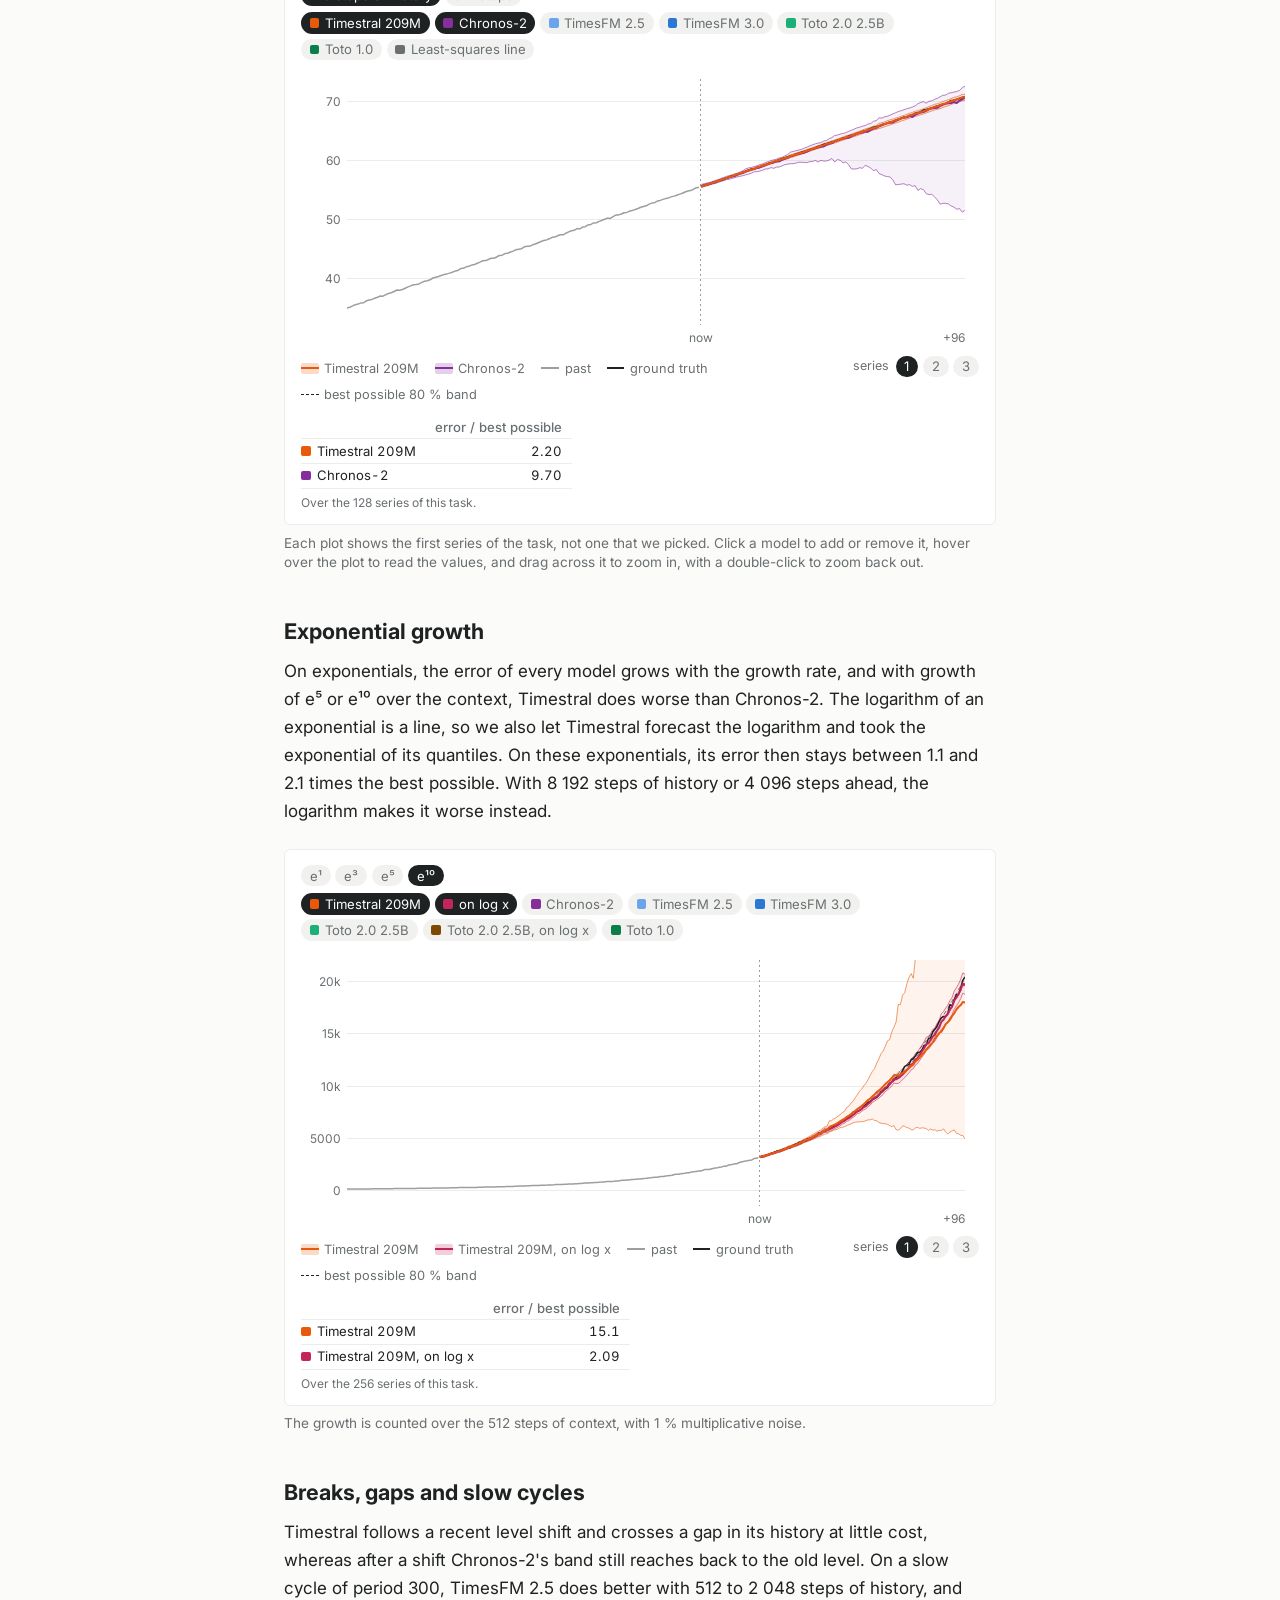
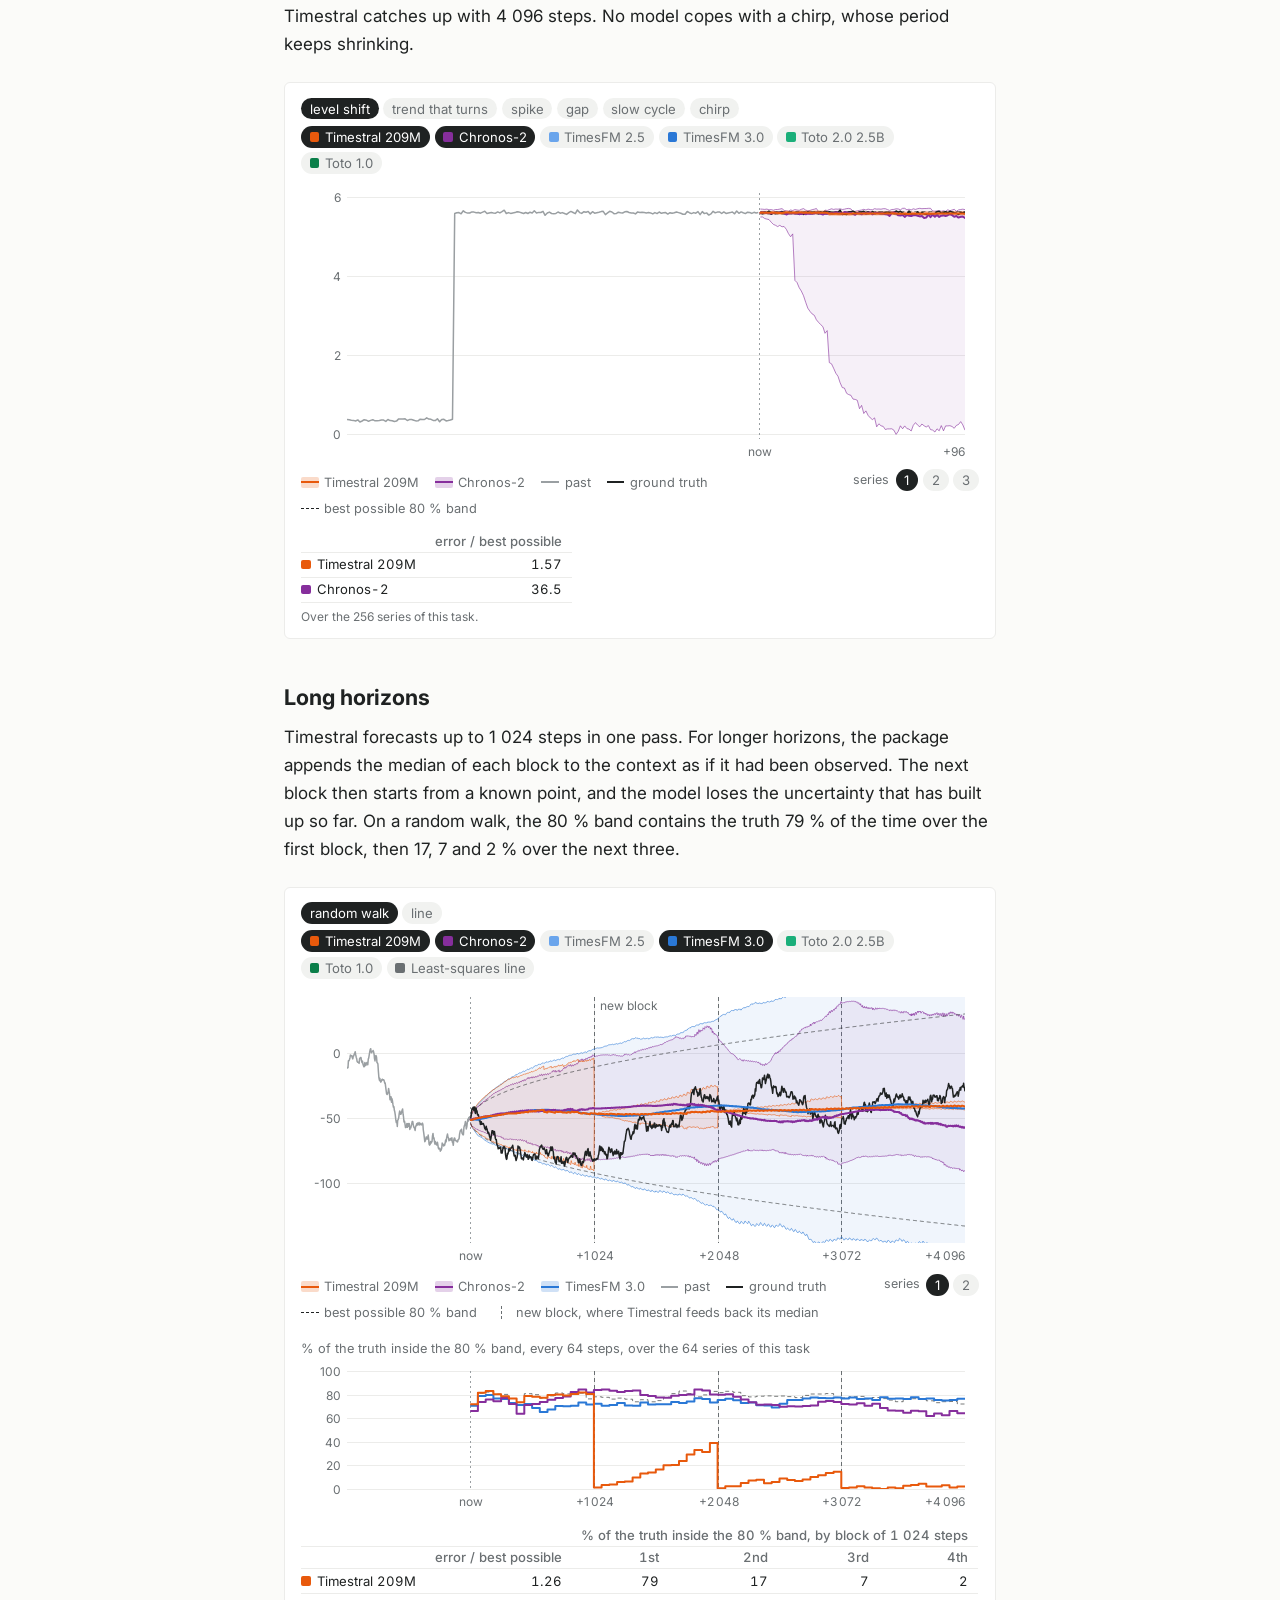
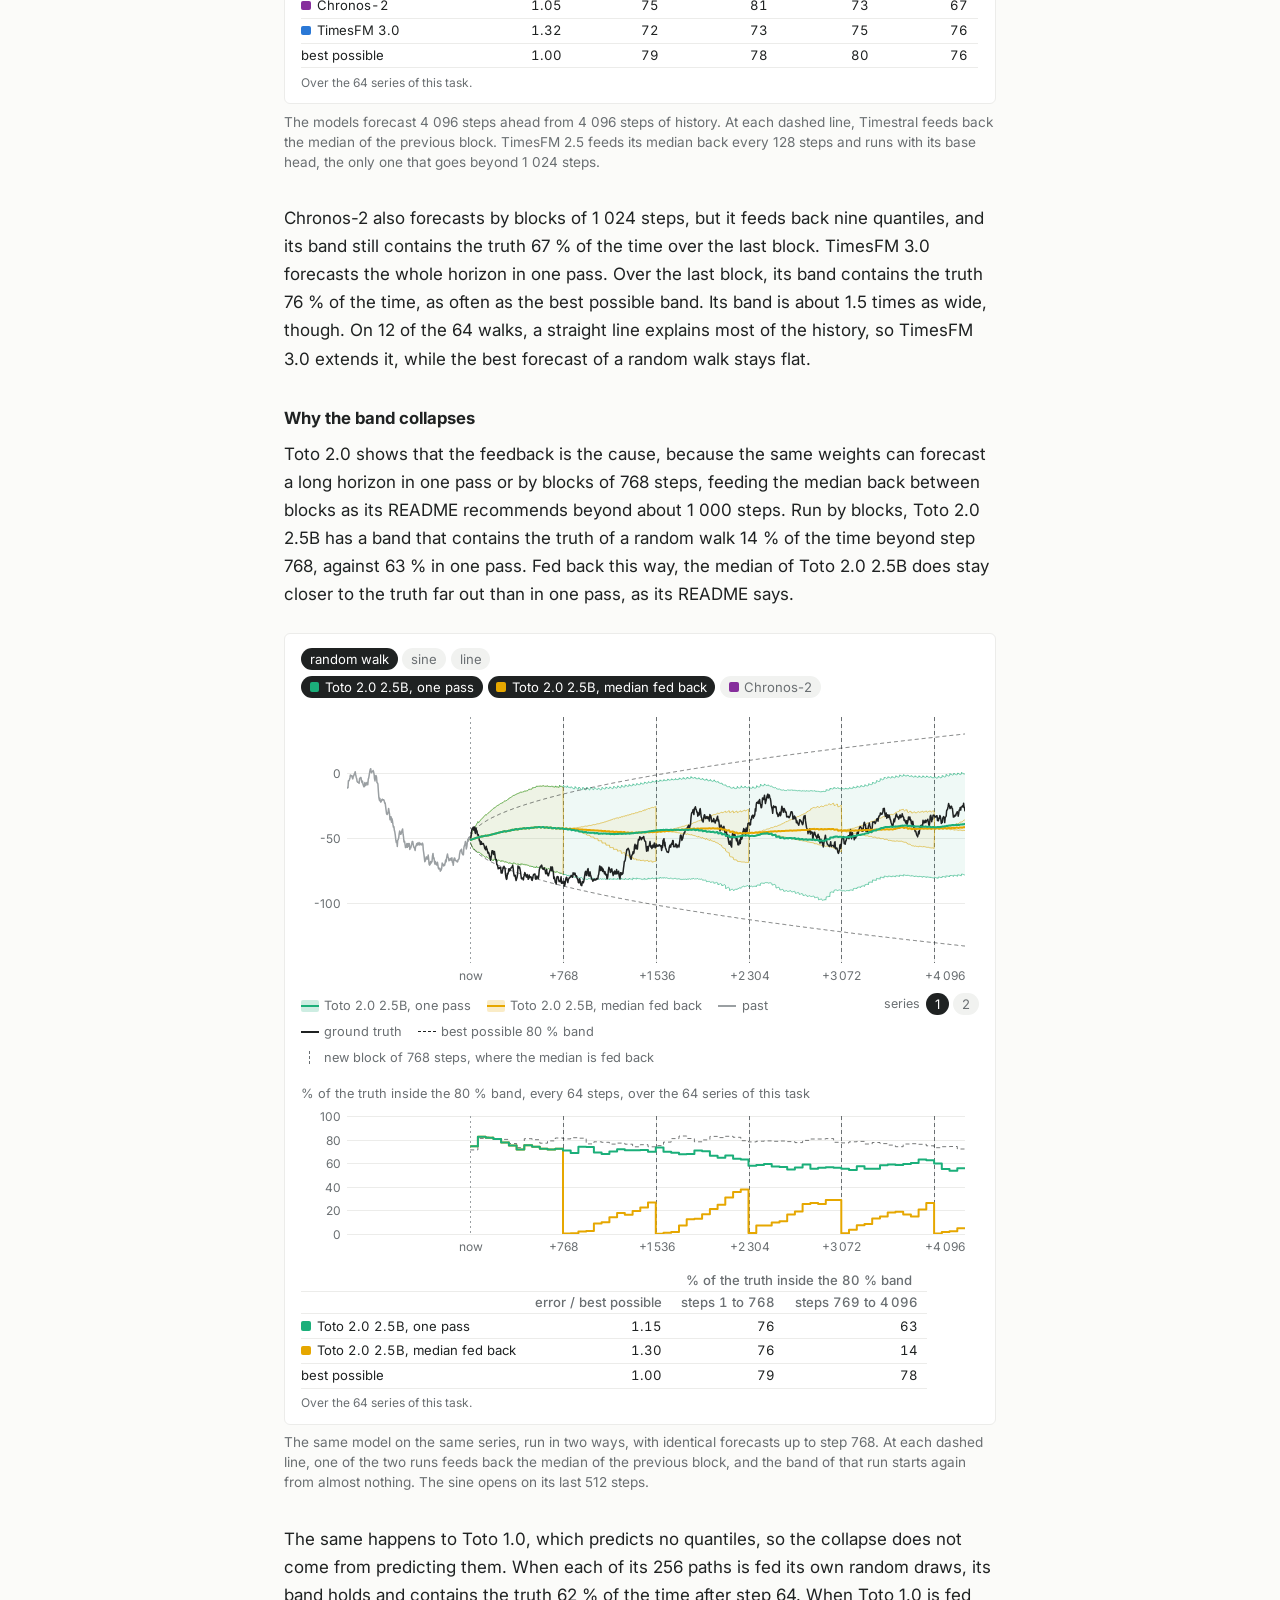
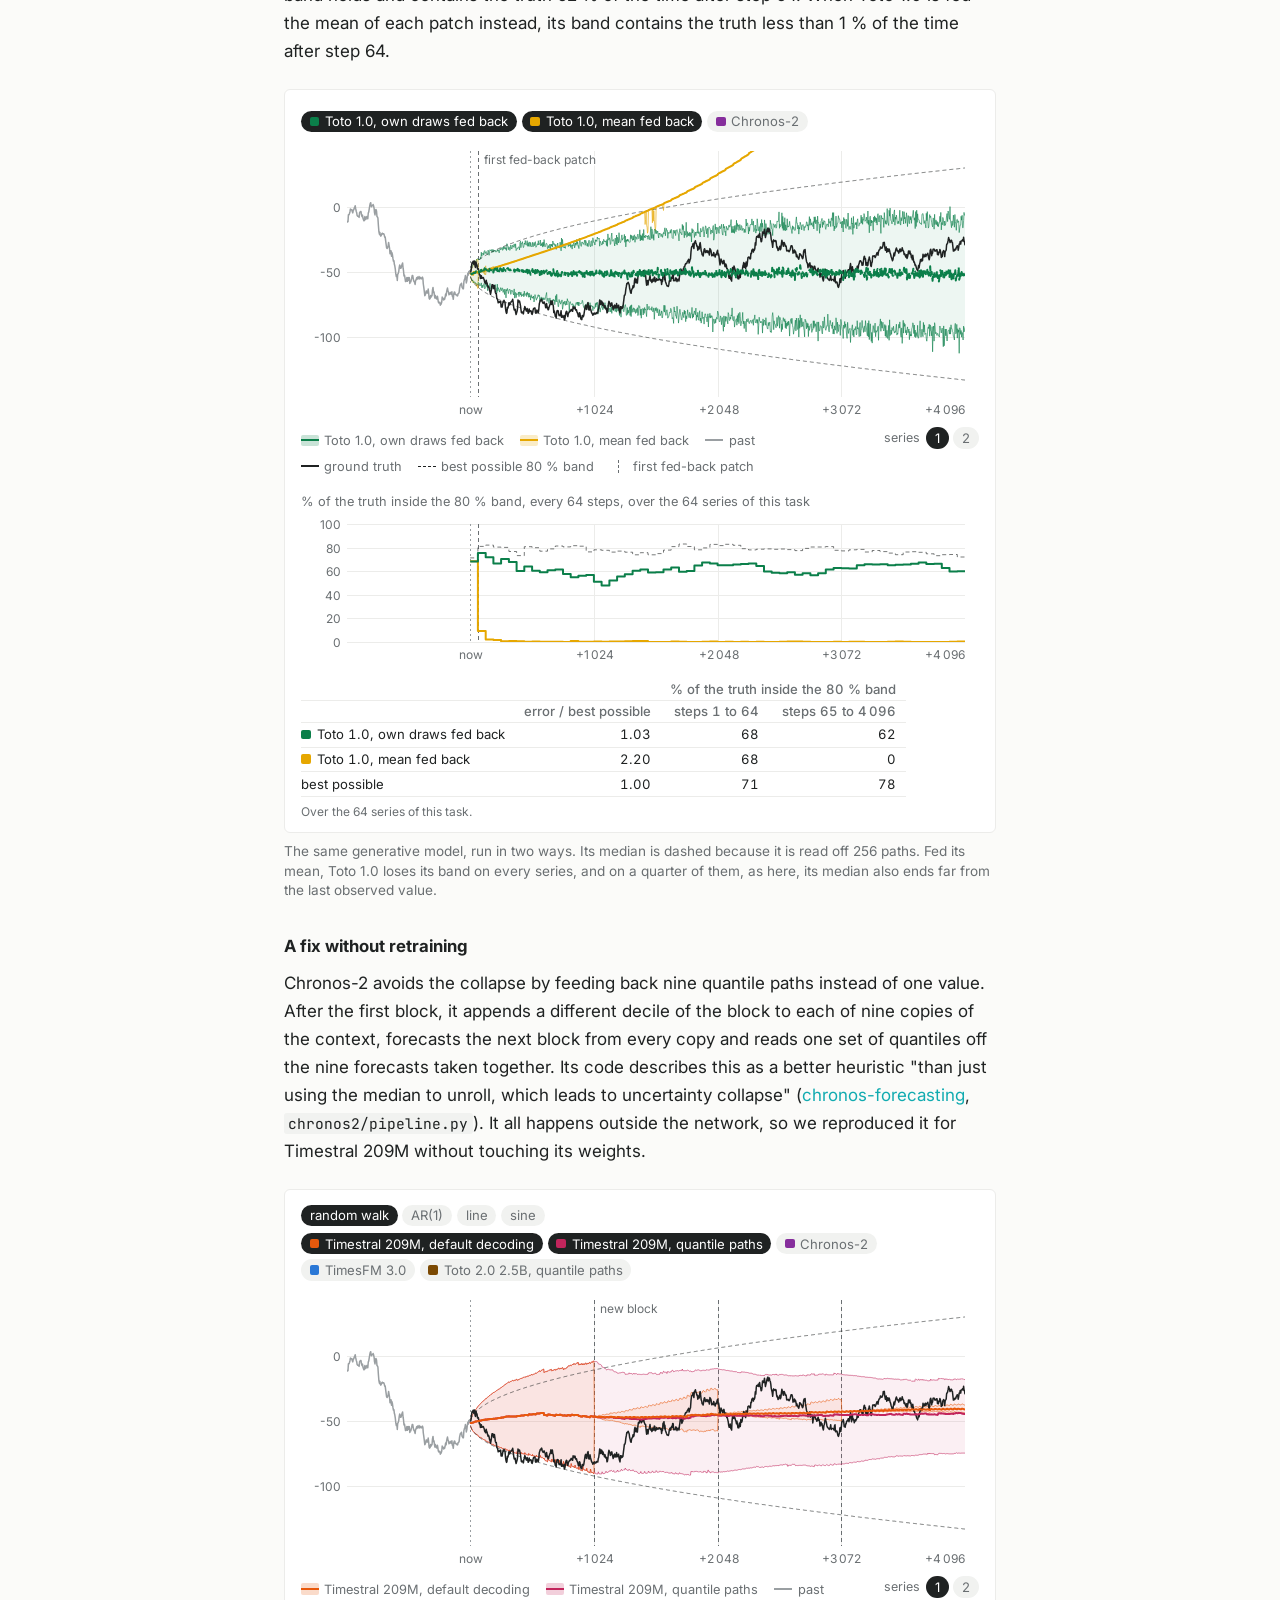
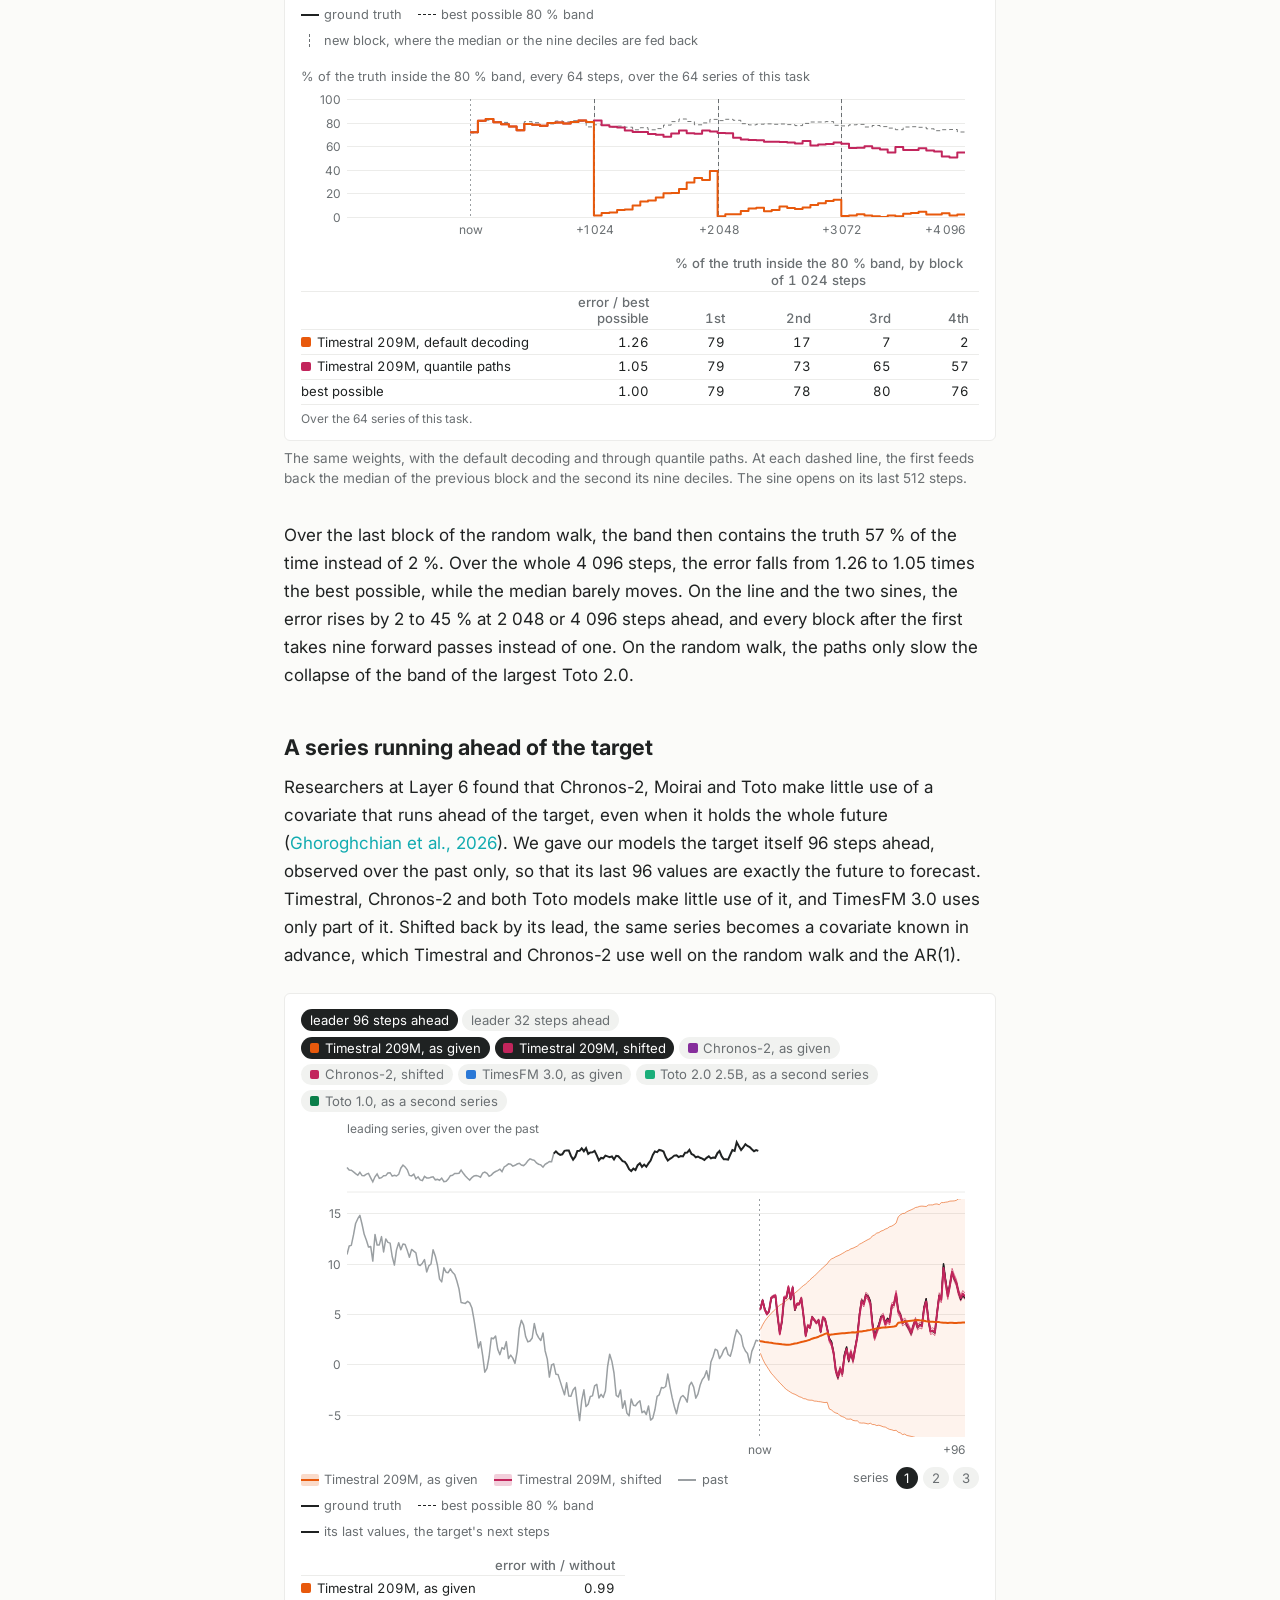
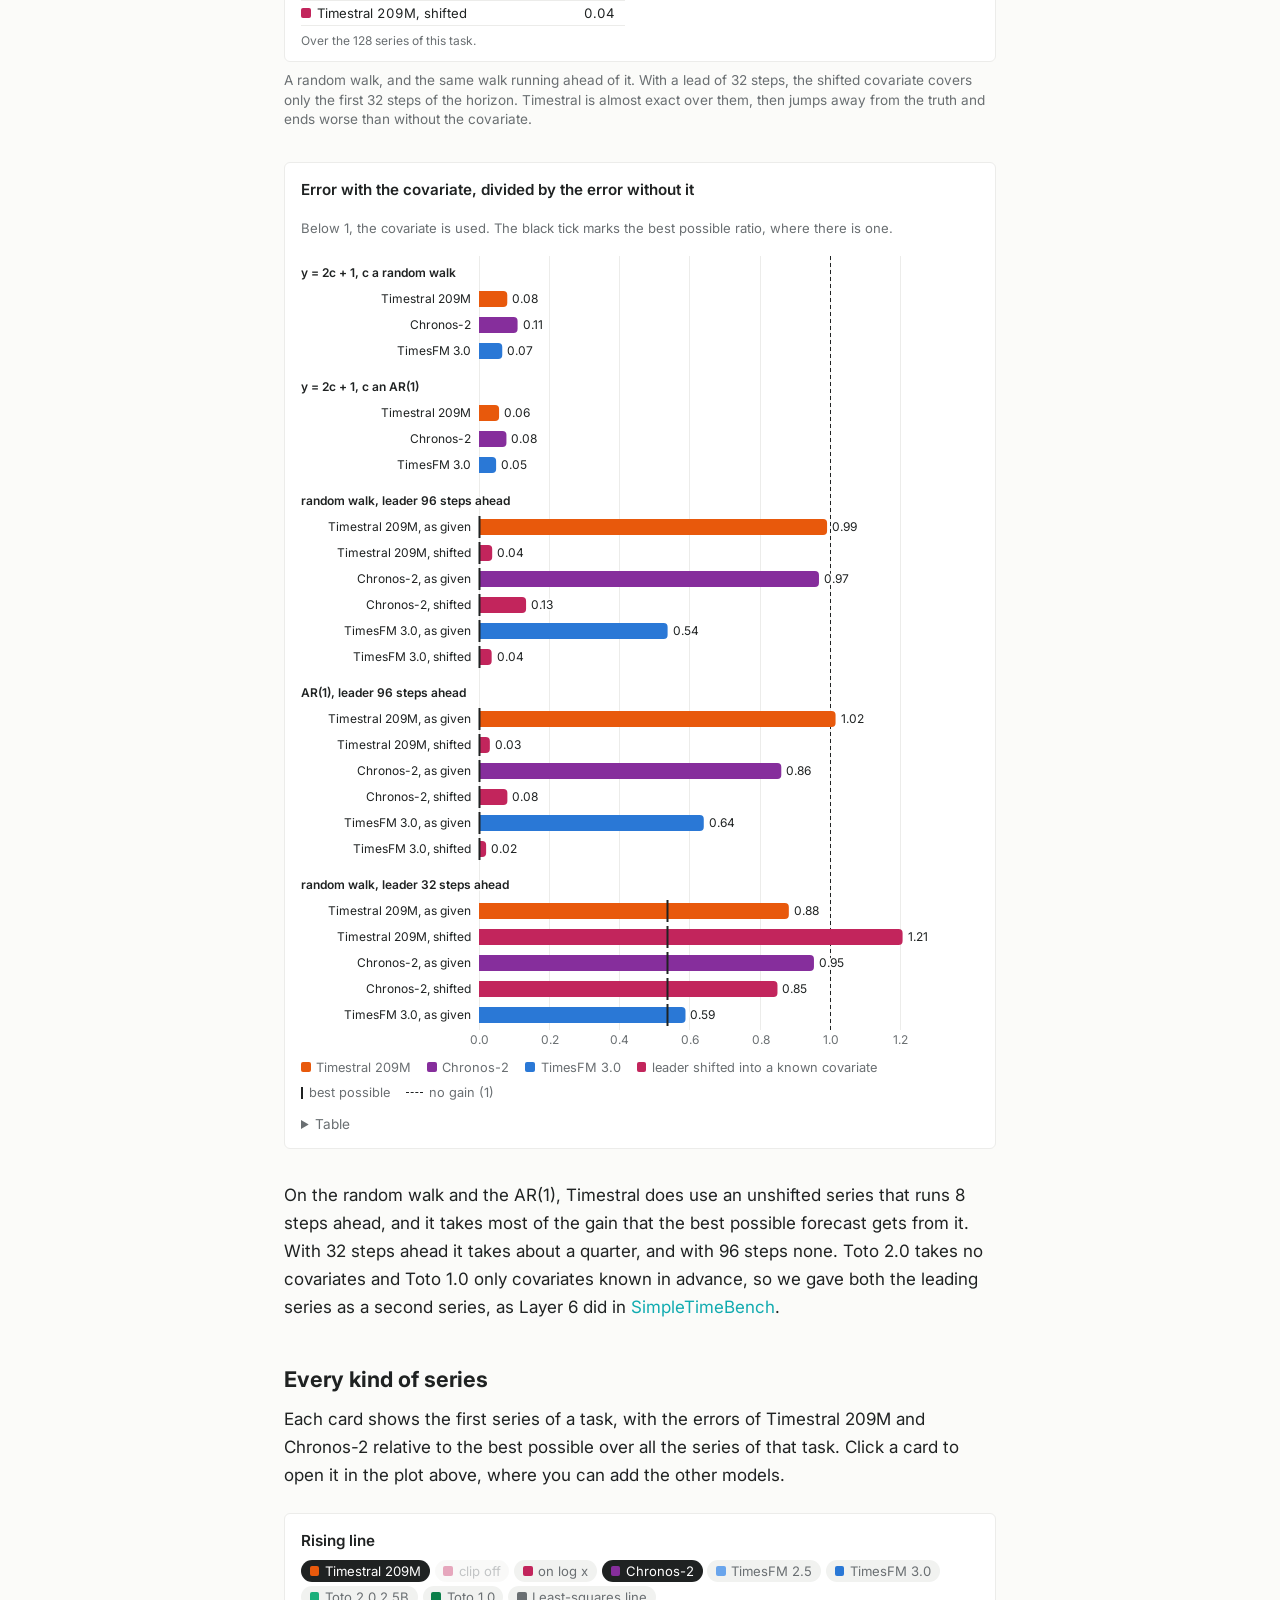
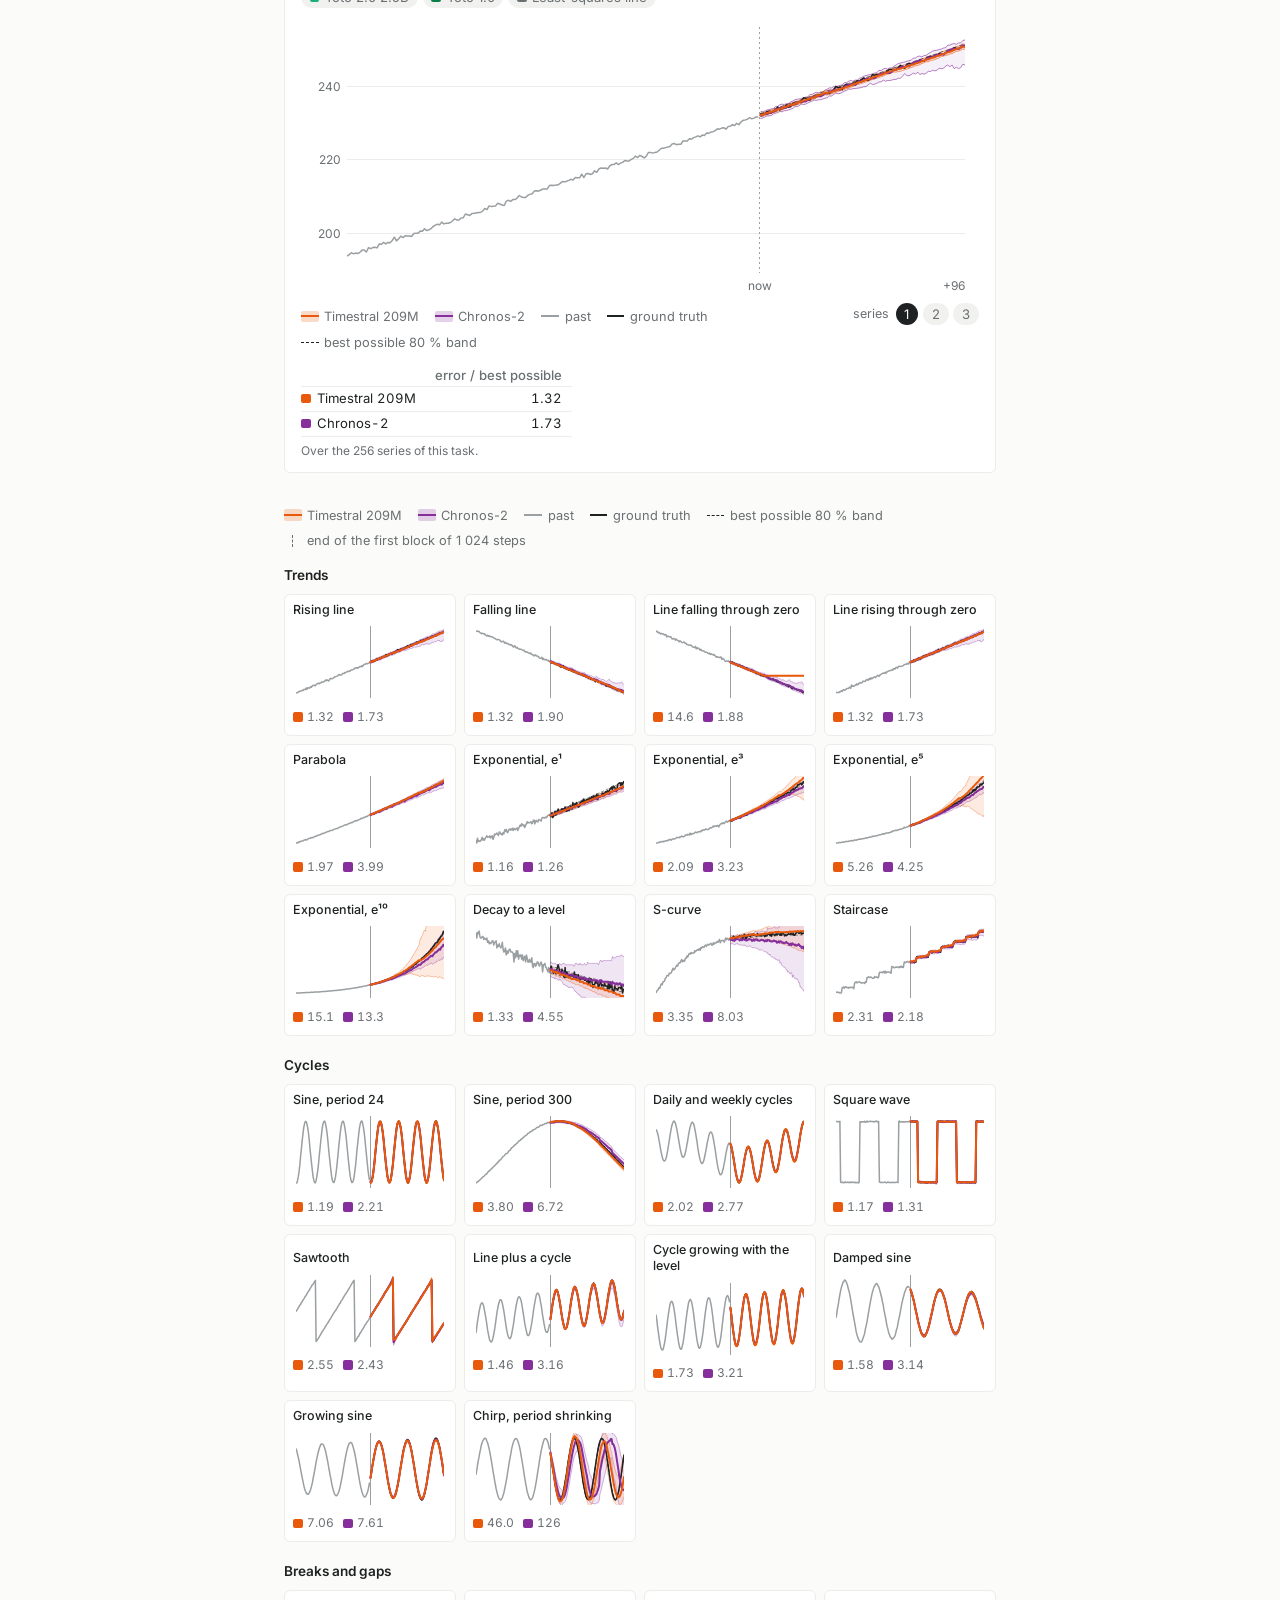
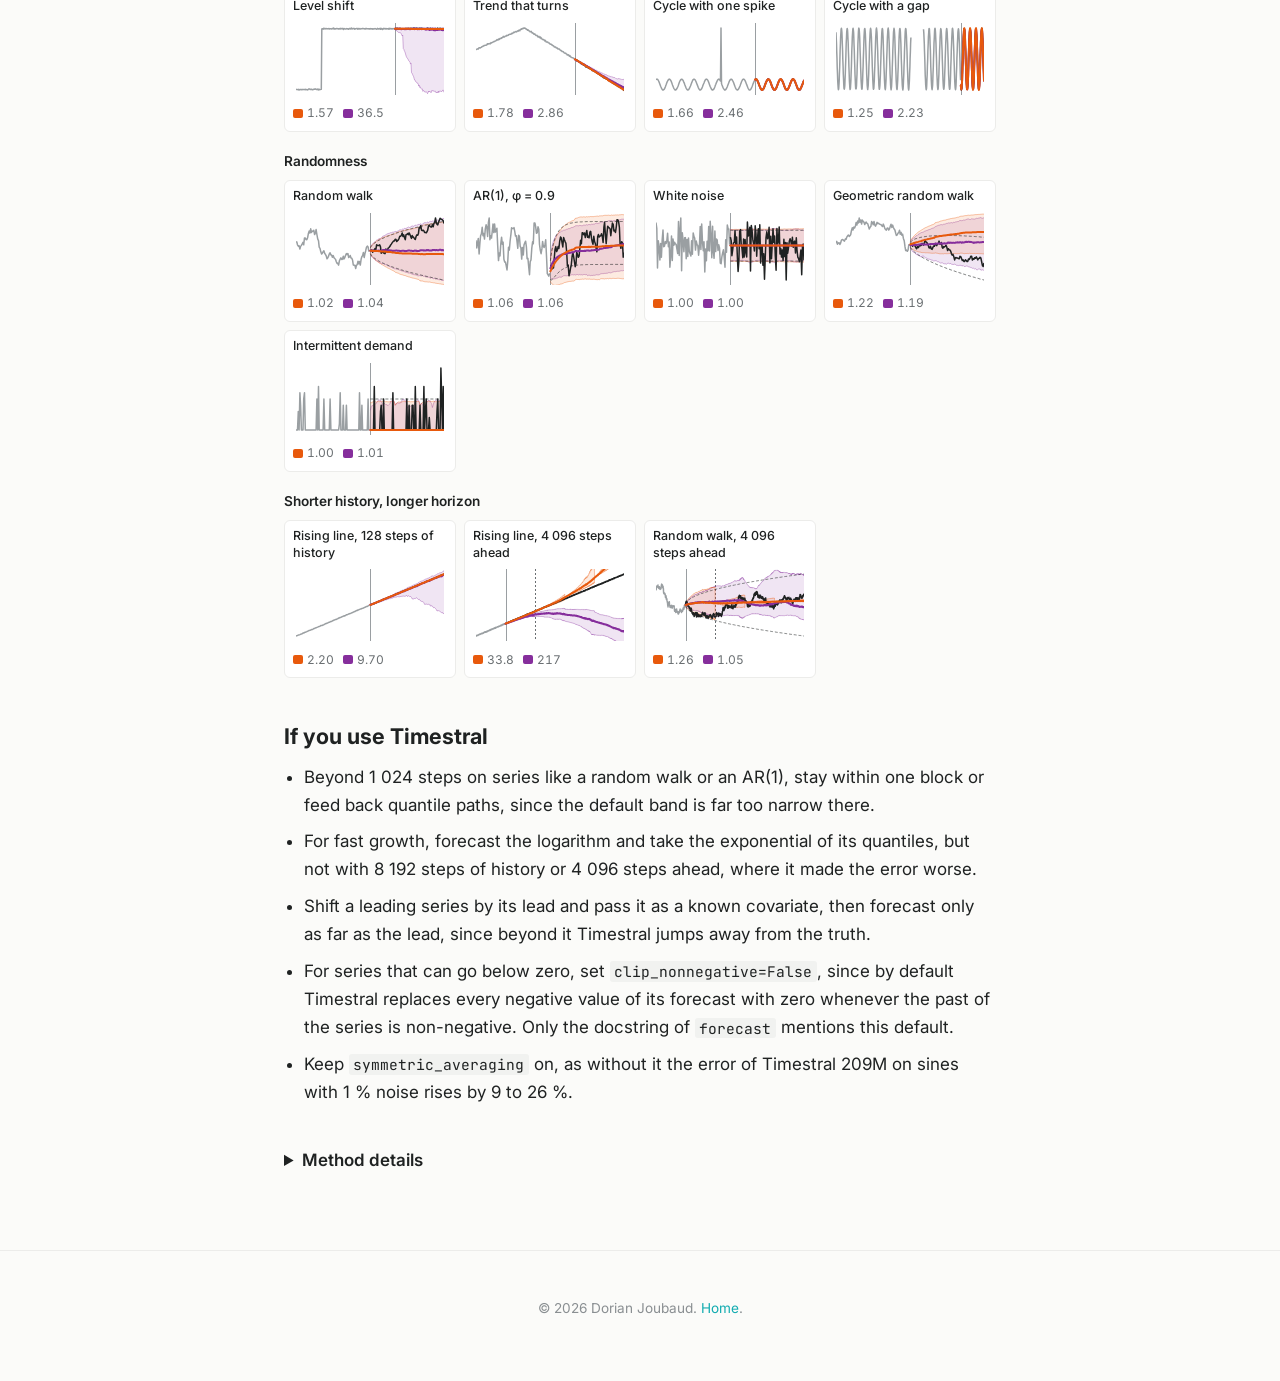
==== commit 4a2761c6: "Timestral note: five other foundation models, not five families (Chronos-2, TimesFM 2.5 and 3.0, Tot" ====
--- a/notes/timestral/index.html
+++ b/notes/timestral/index.html
@@ -42,8 +42,8 @@
     <h1 class="note__title">Timestral with a ruler and a pencil</h1>
     <p class="note__dek">
         We tested Mistral AI's new Timestral models on series that are simple enough to forecast with a ruler and a pencil,
-        where we know the best forecast that anyone could make. We ran all four sizes, along with five other families
-        of foundation models.
+        where we know the best forecast that anyone could make. We ran all four sizes, along with five other
+        foundation models.
     </p>
     <p class="note__meta">Dorian Joubaud, with Pierre Glandon</p>
 
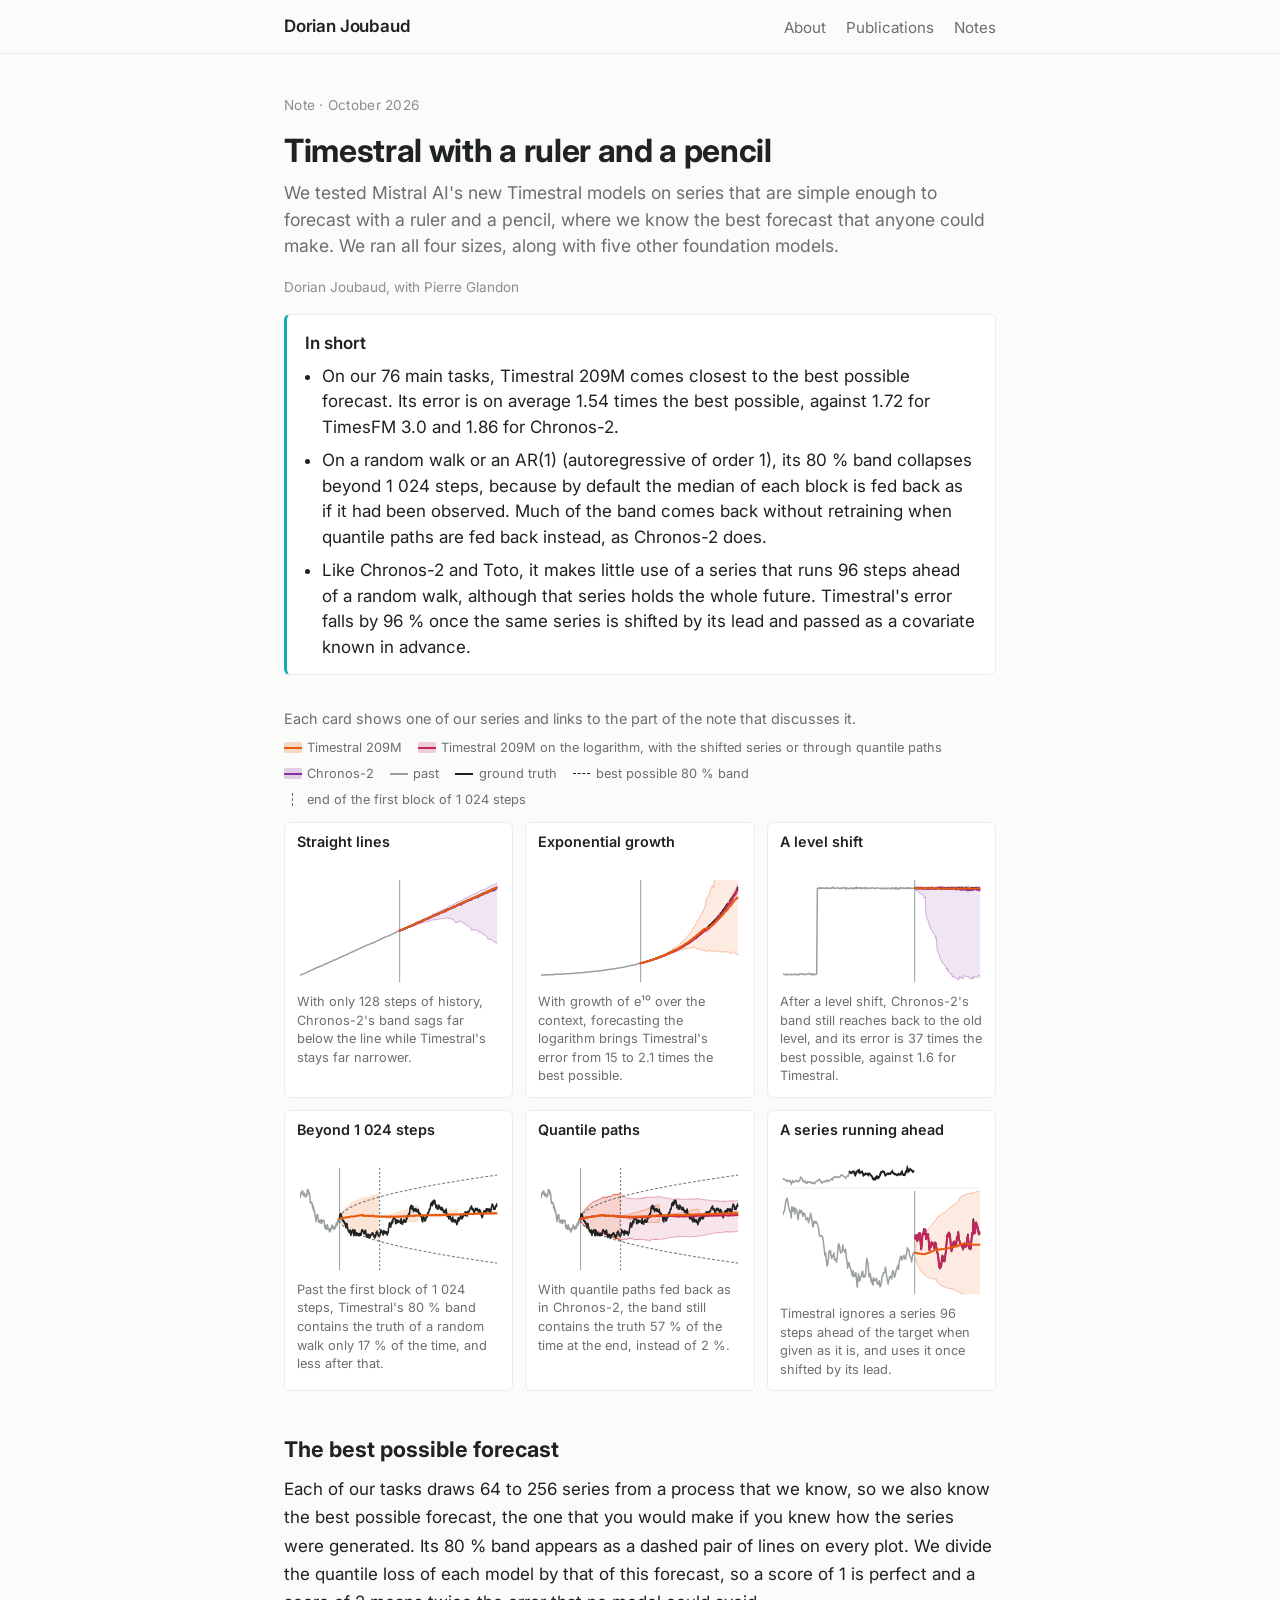
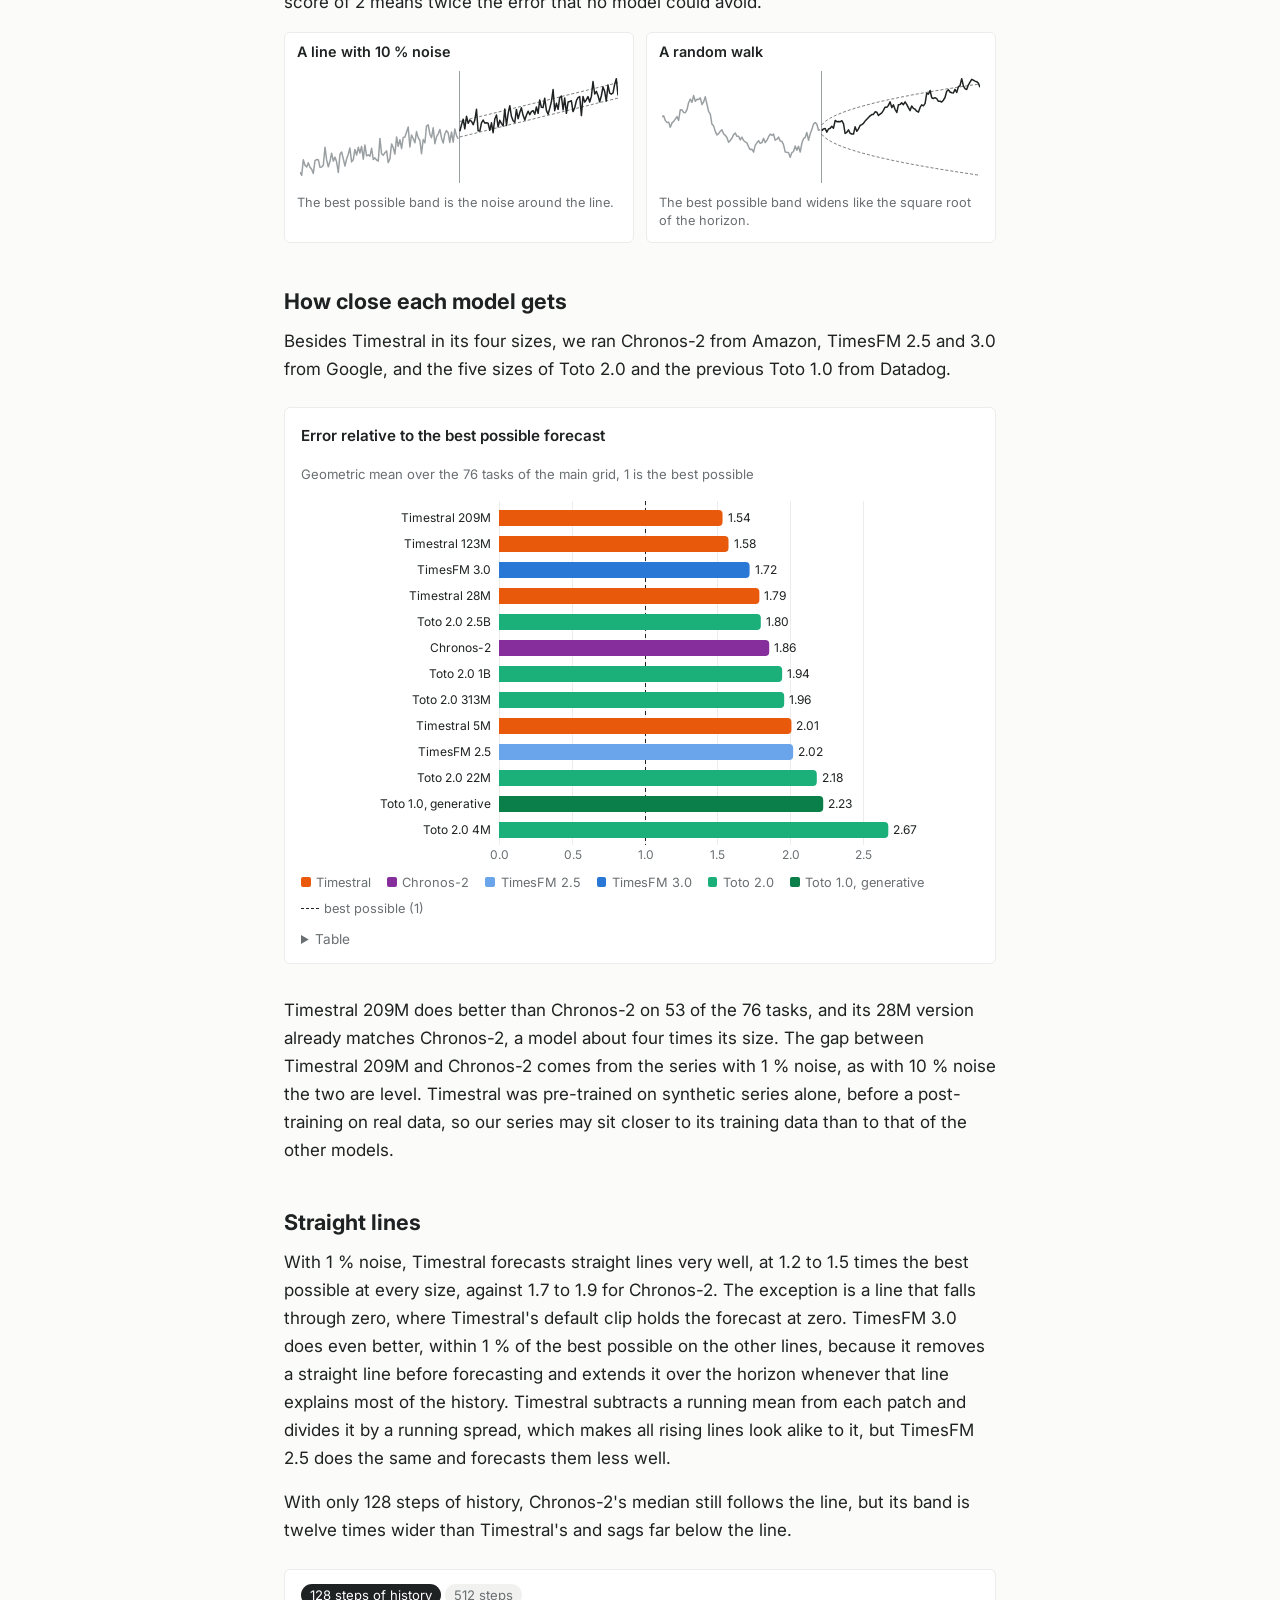
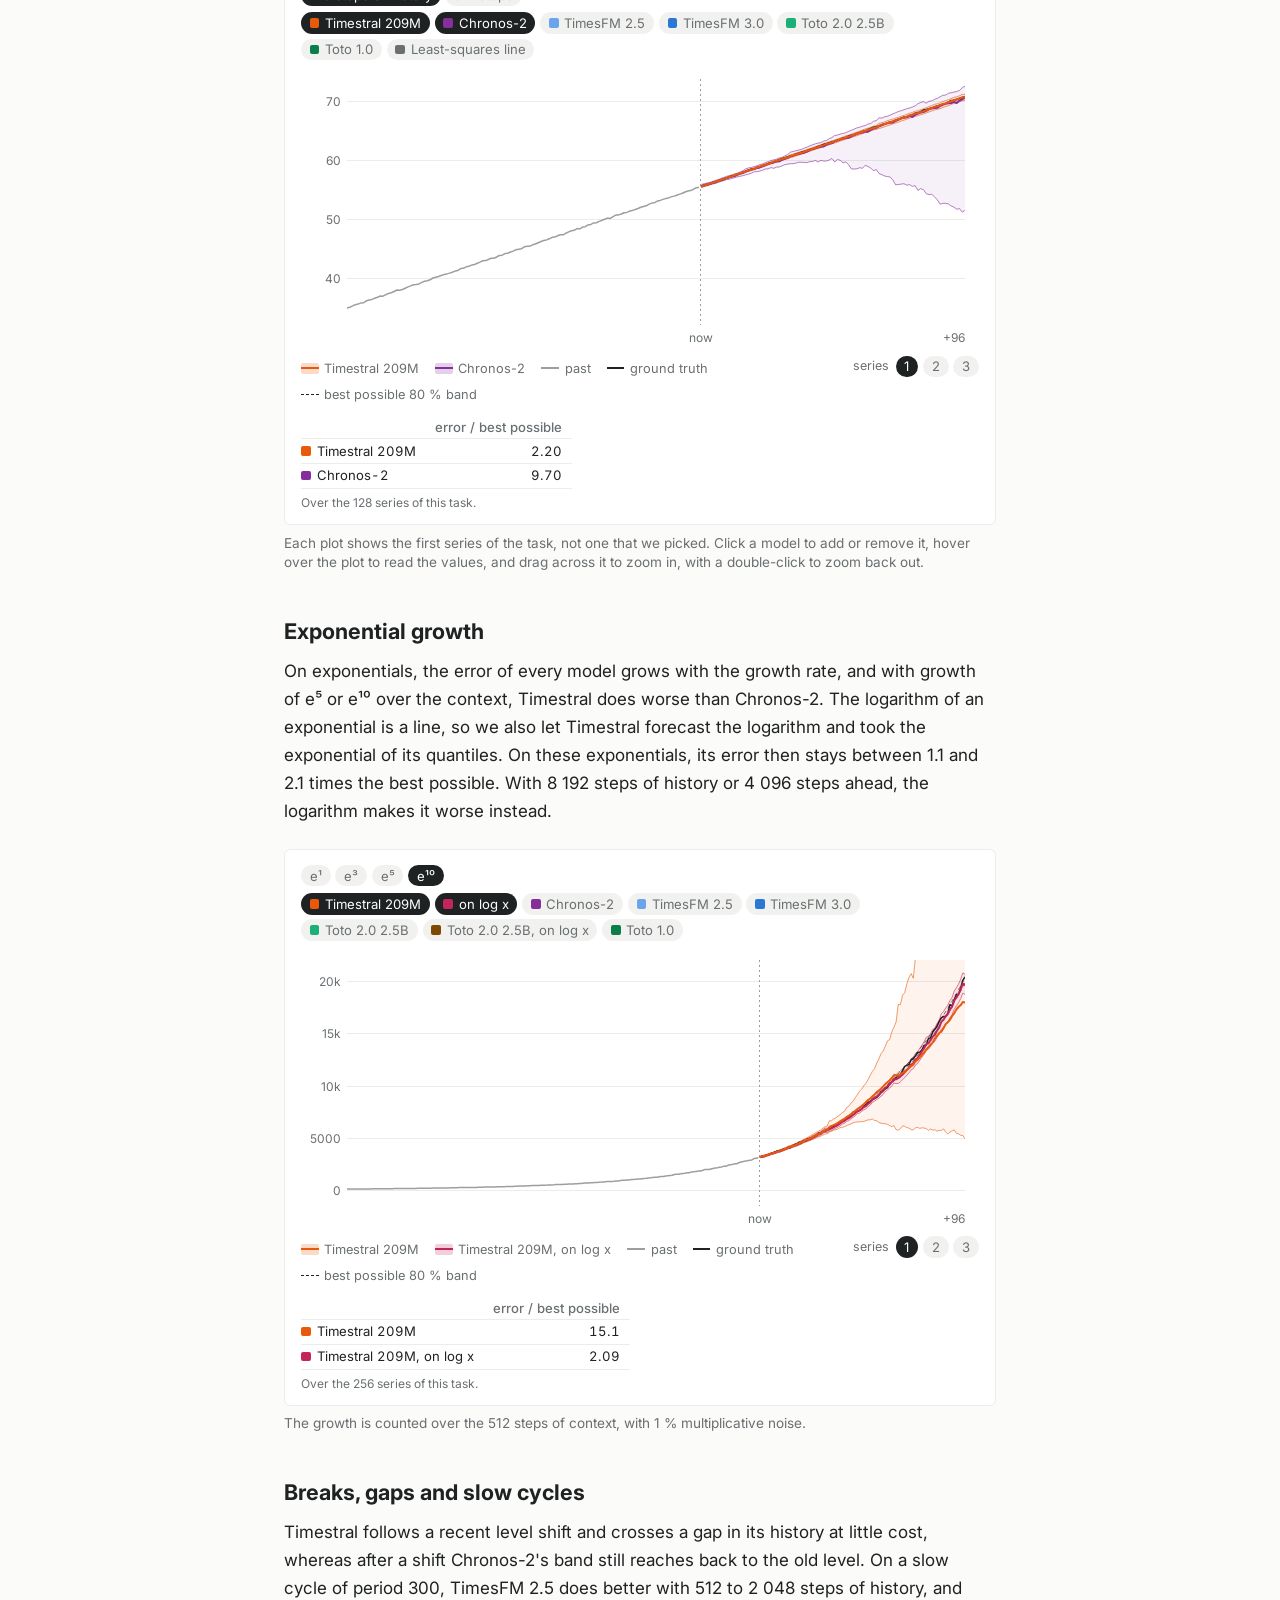
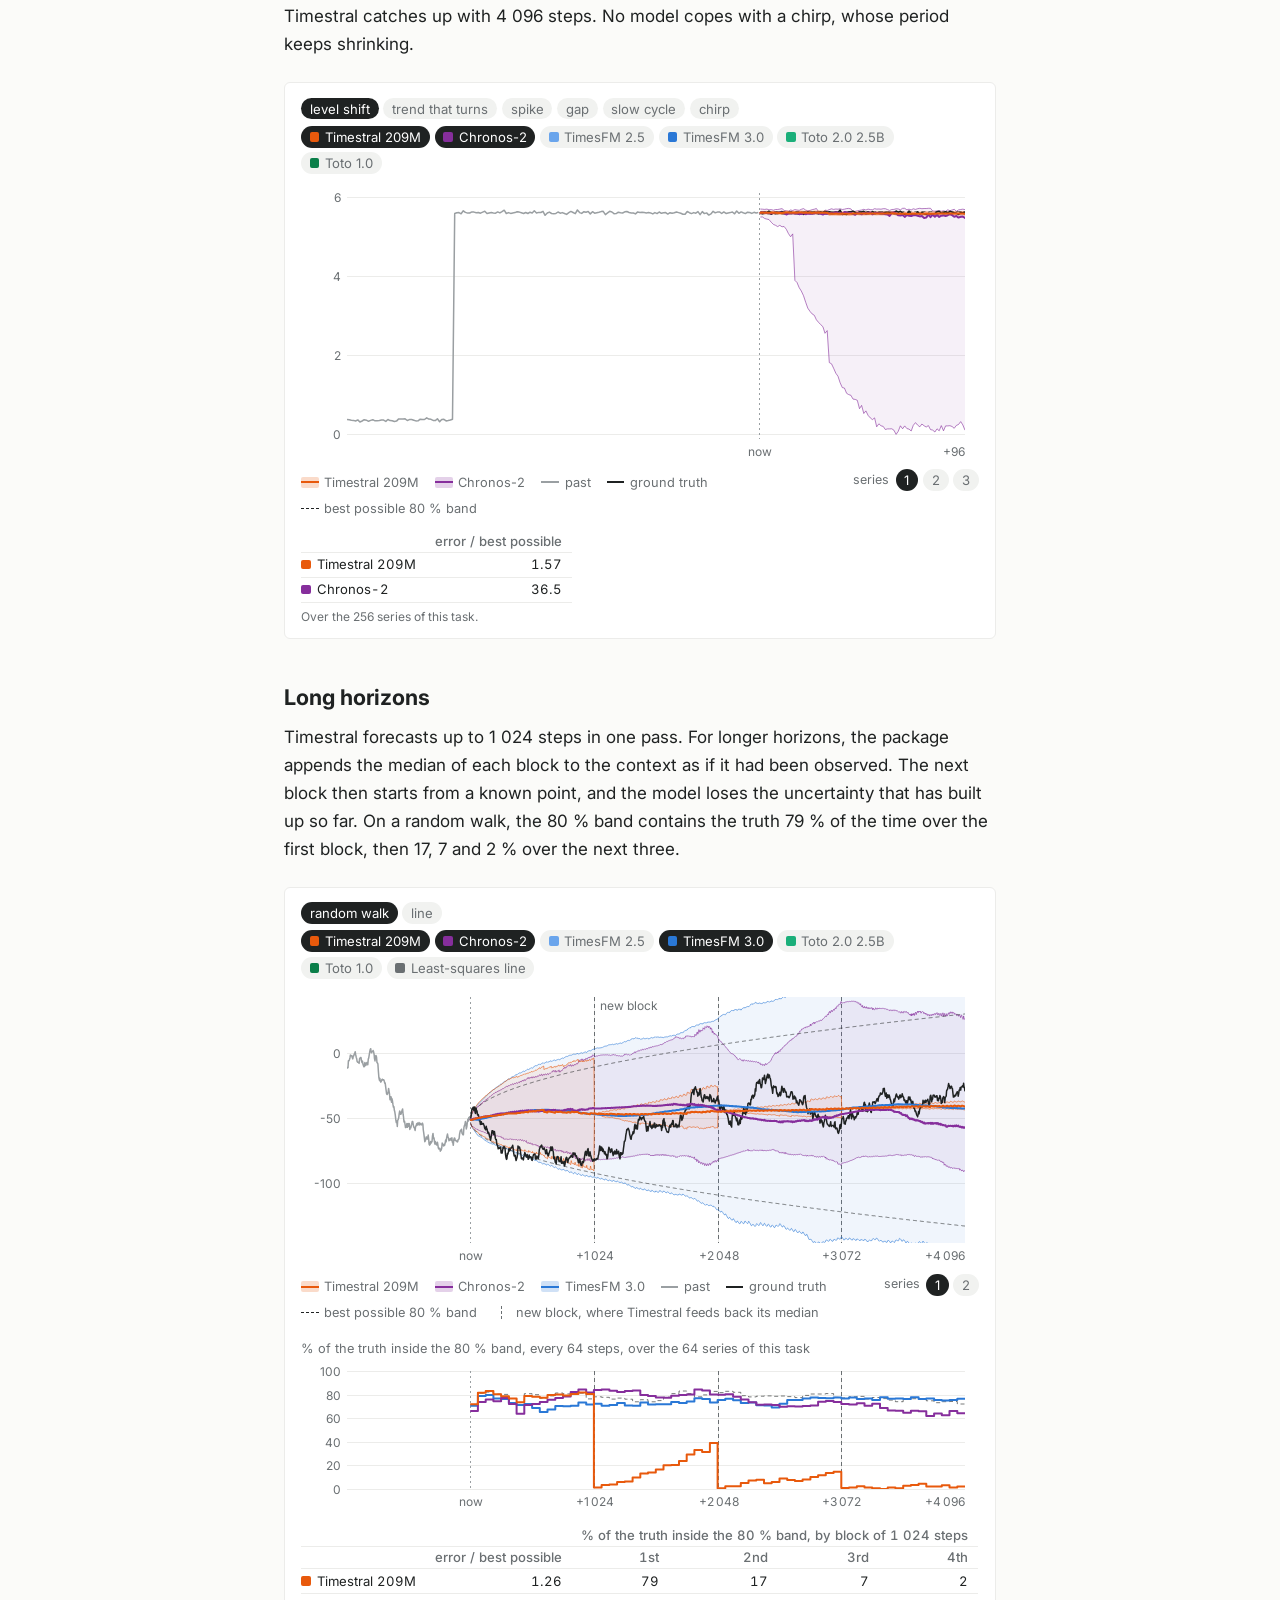
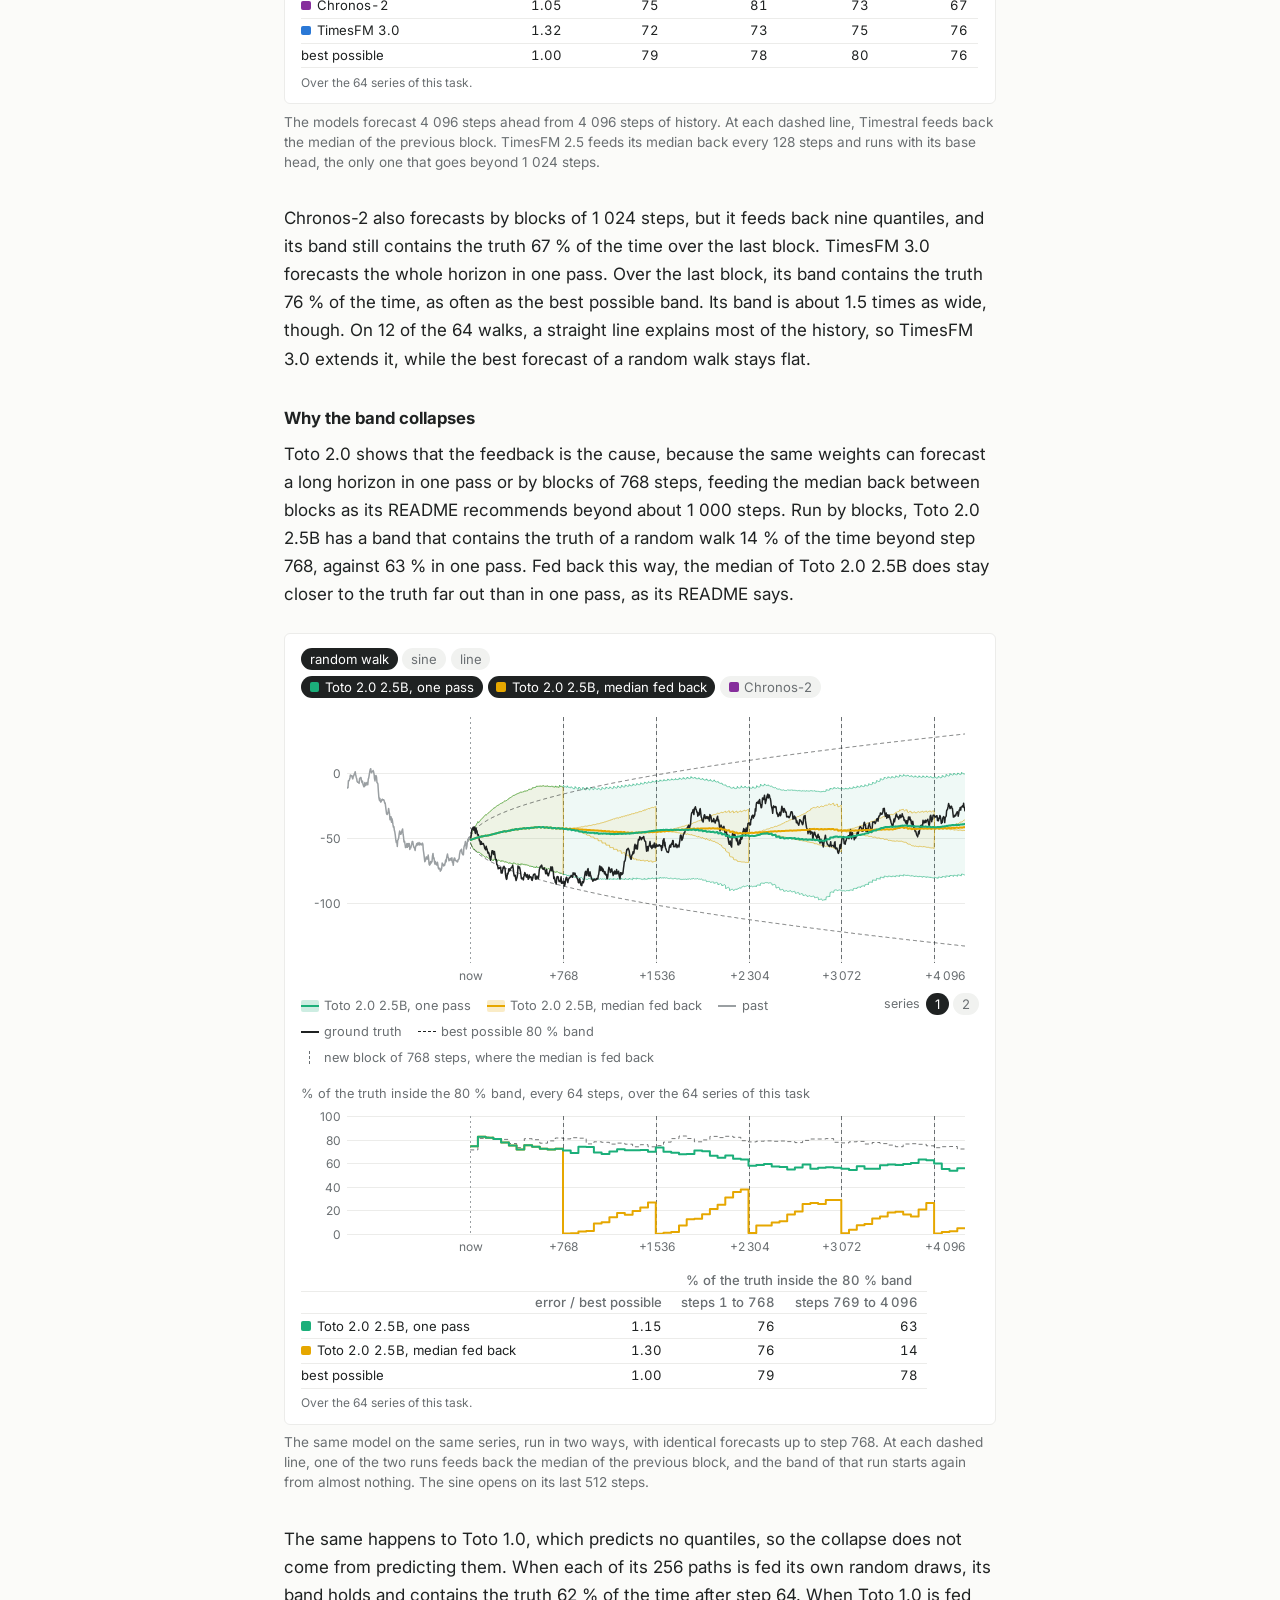
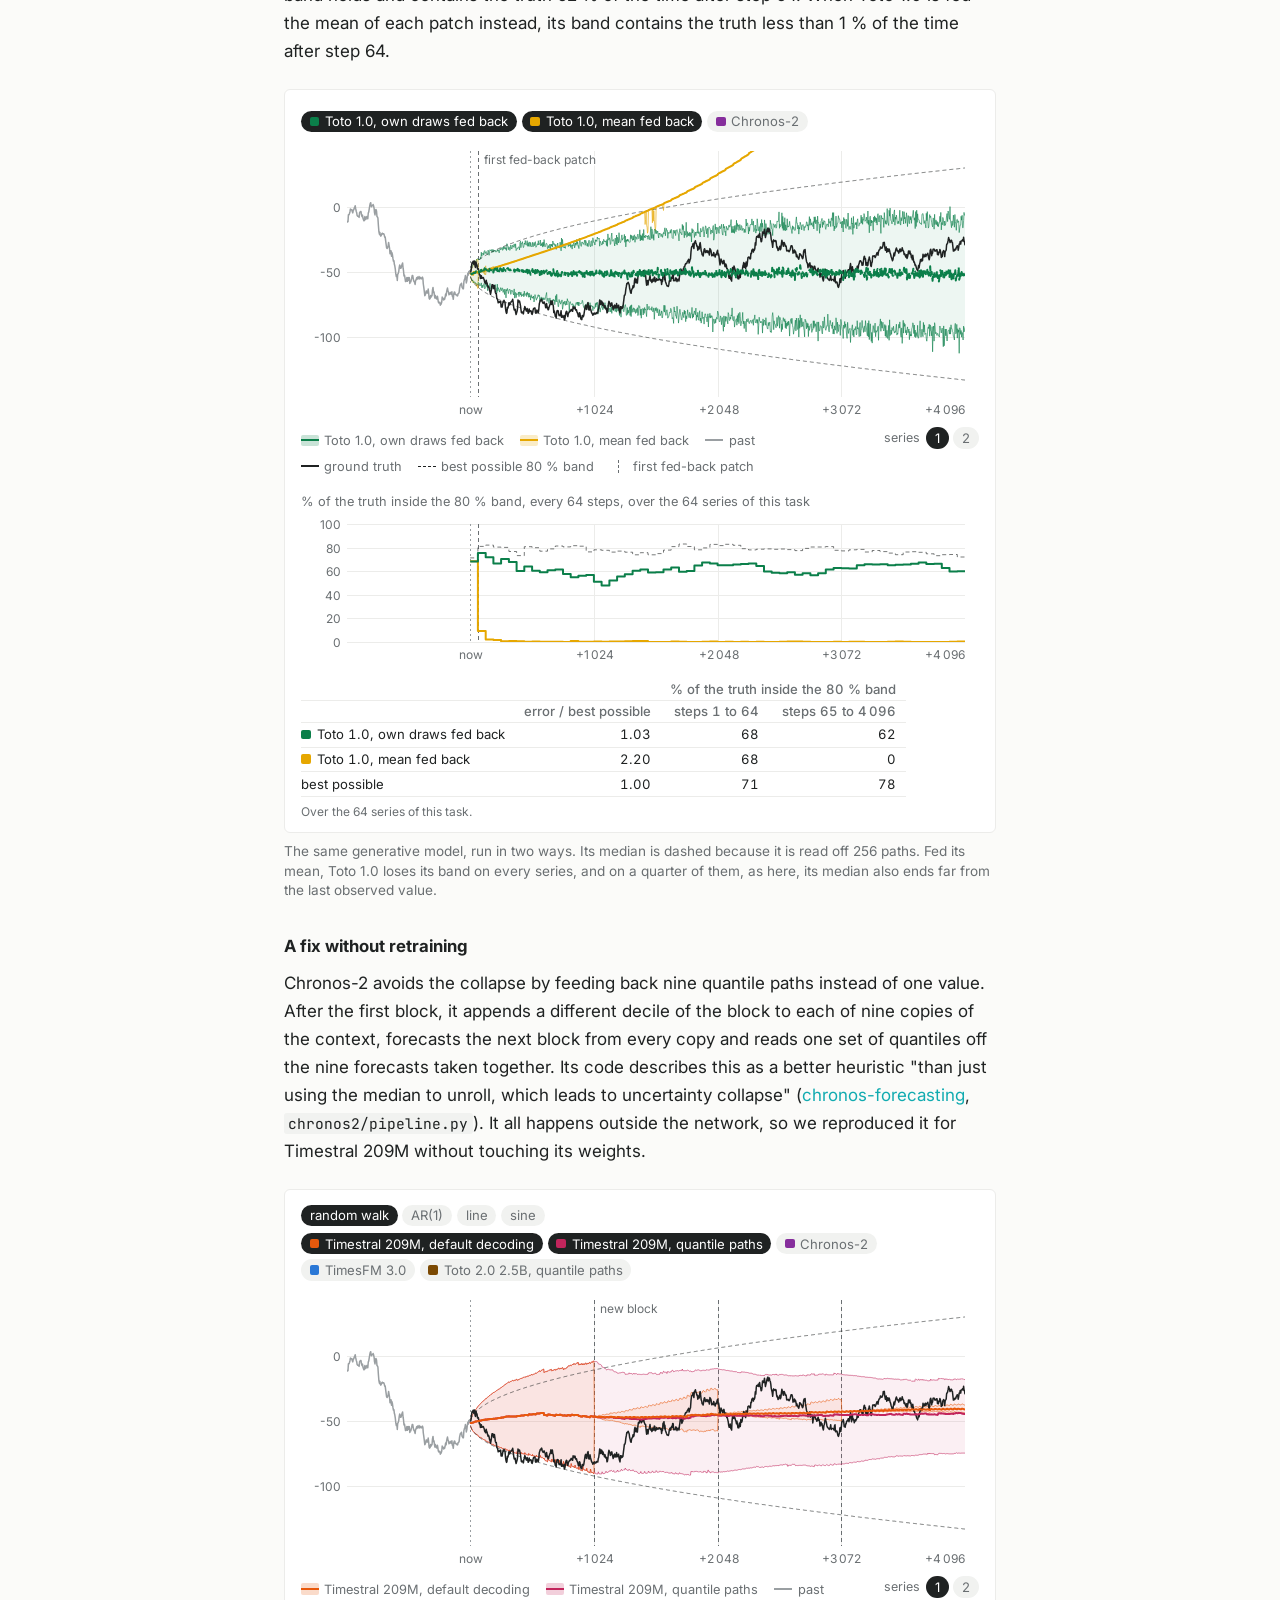
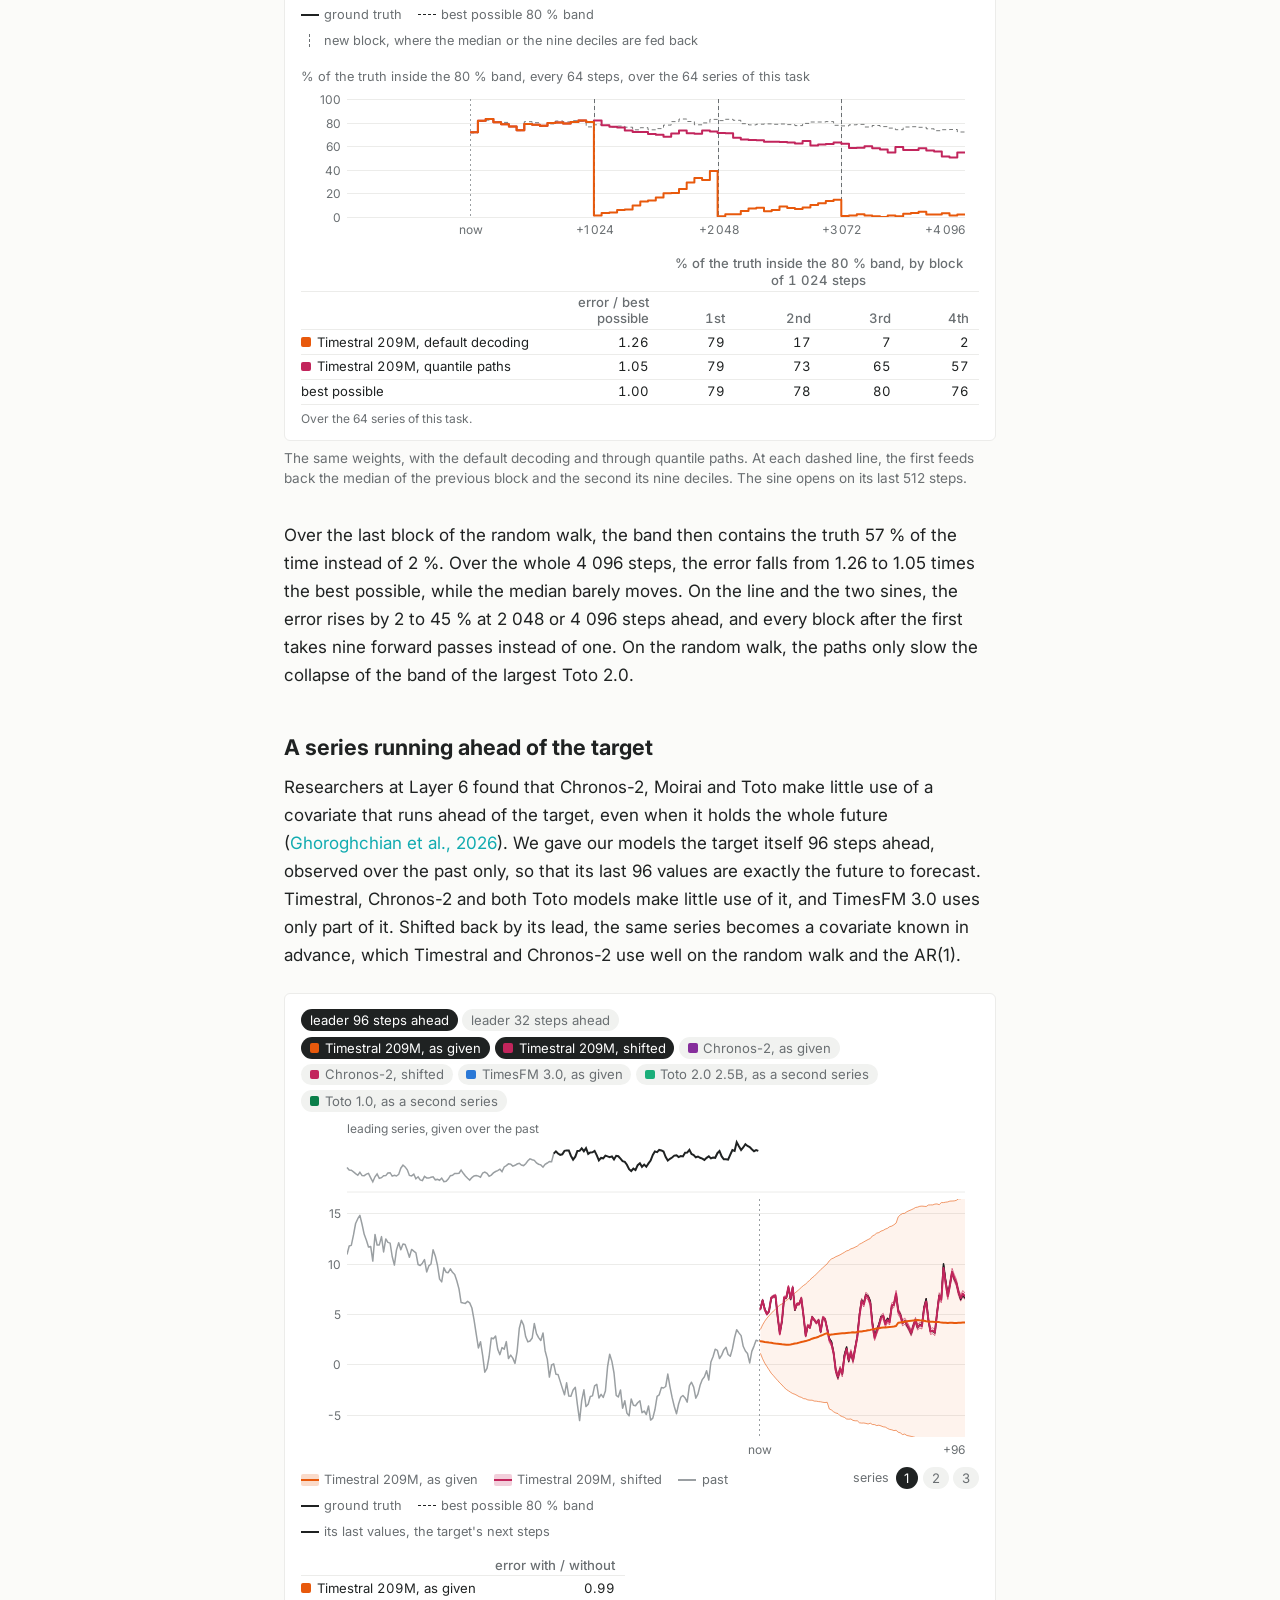
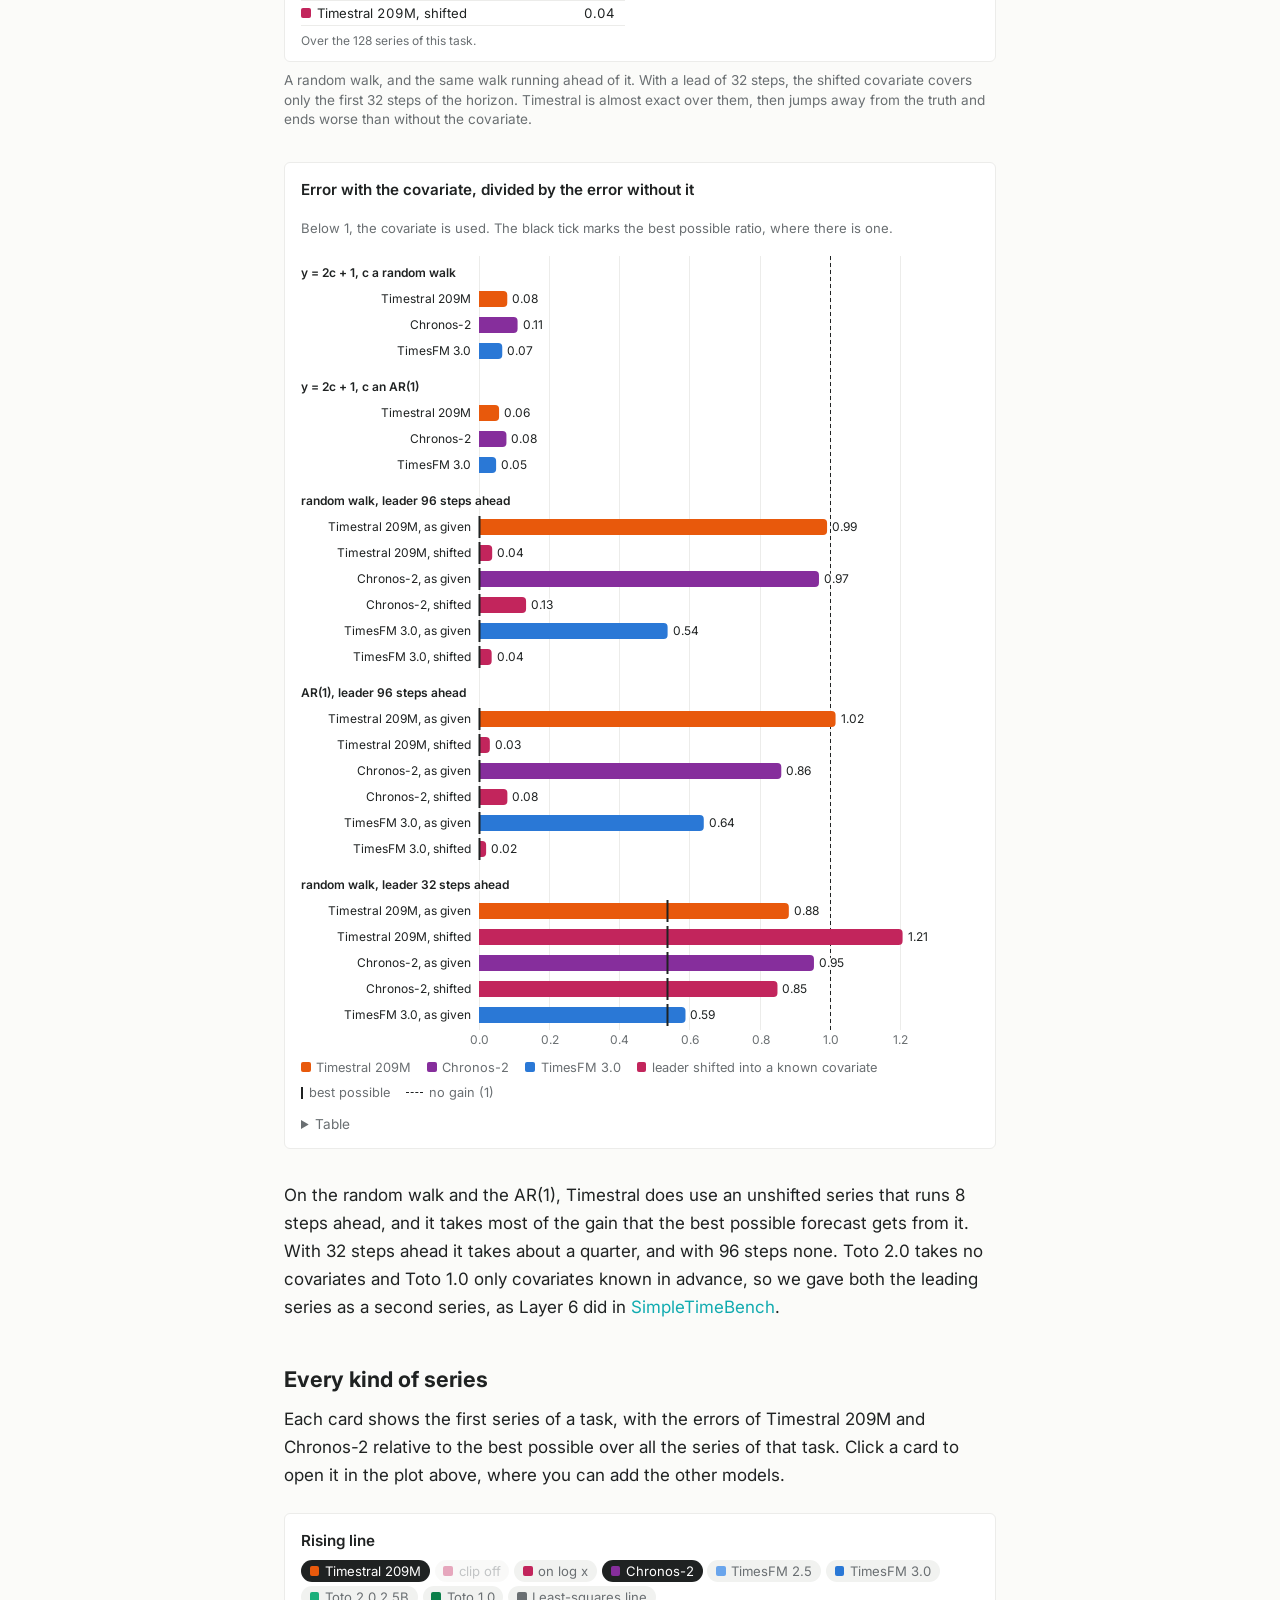
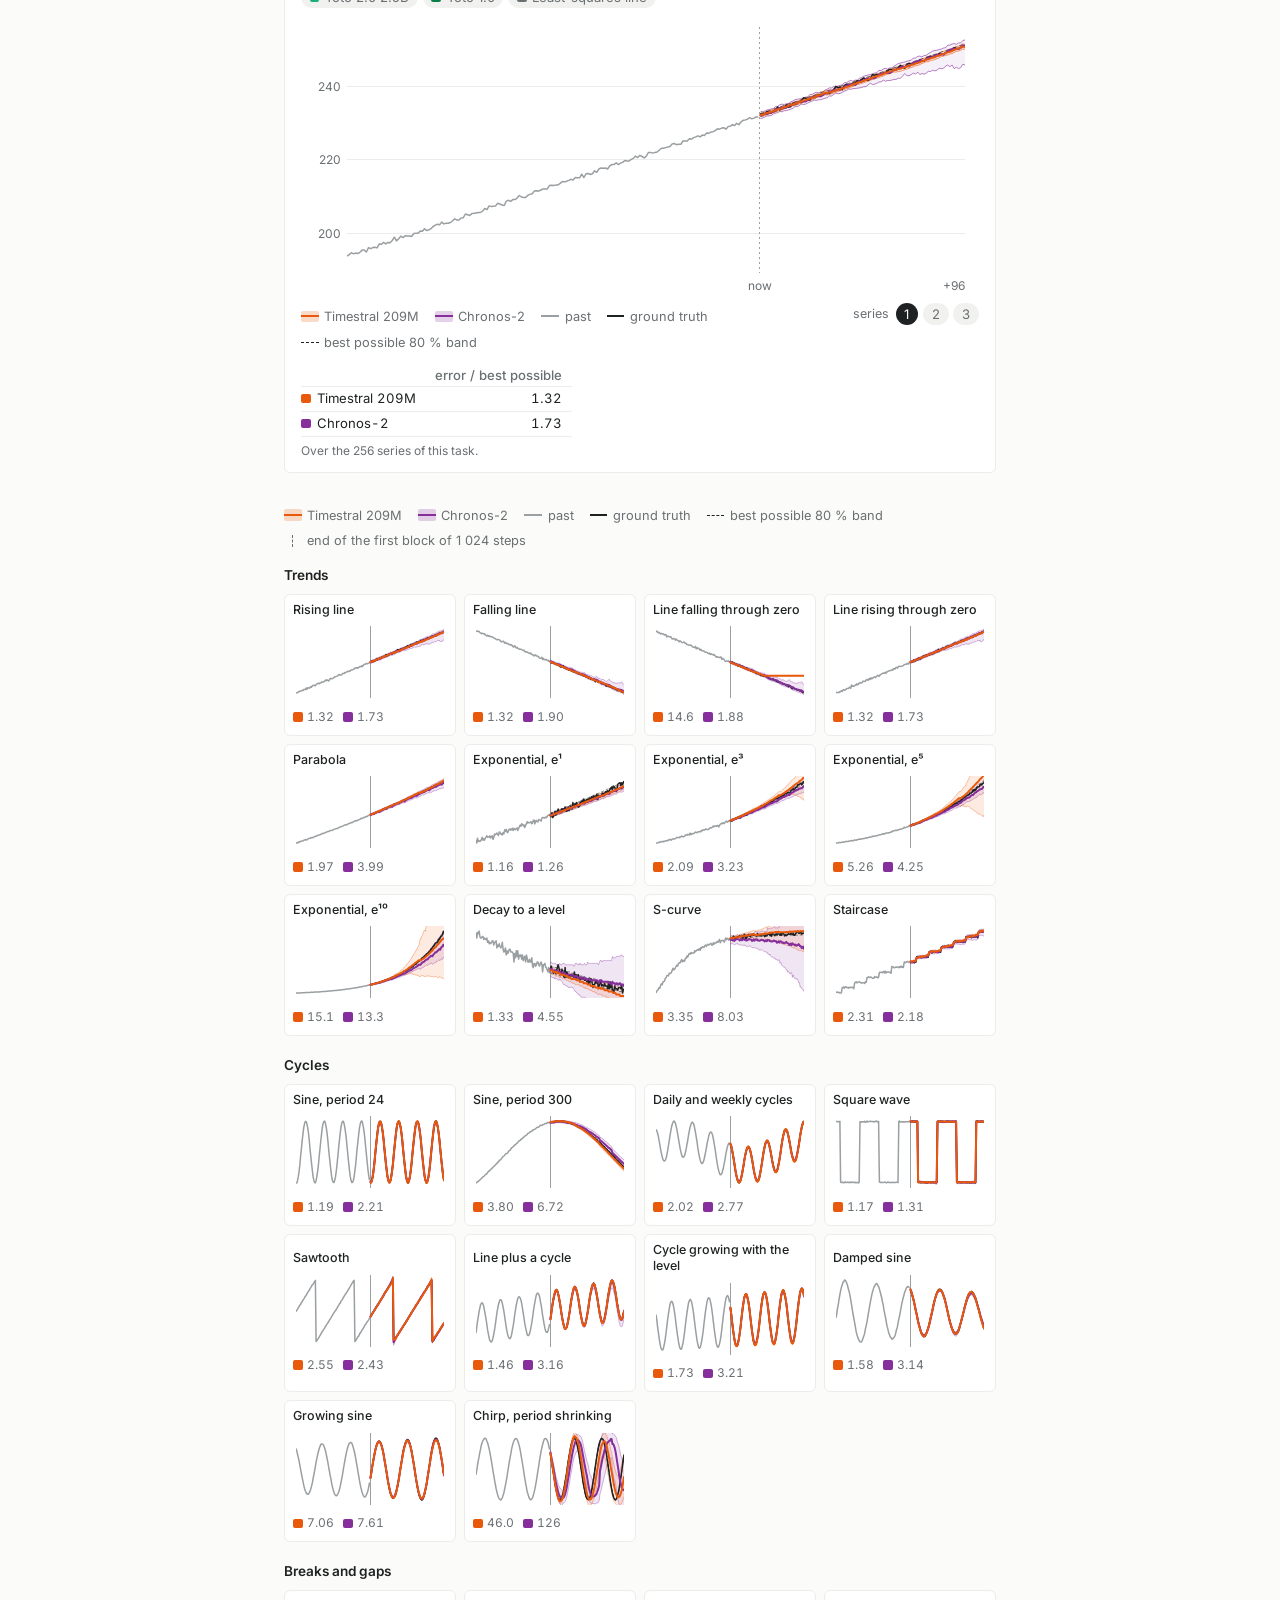
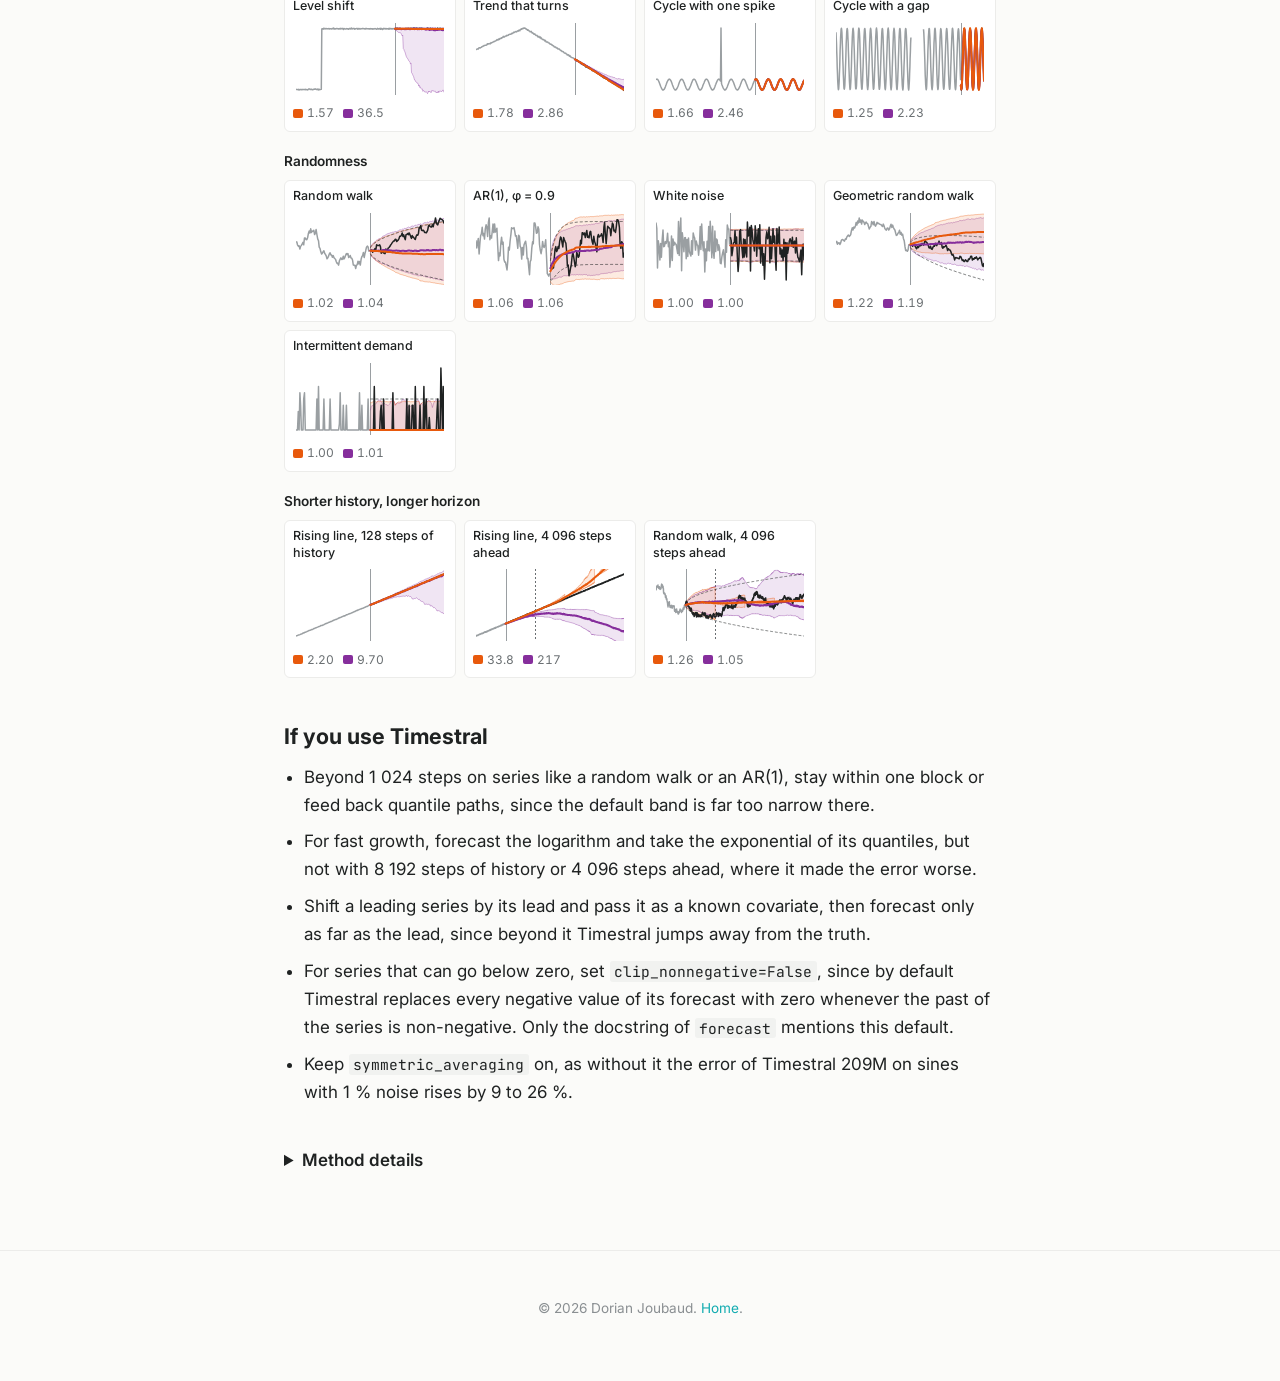
==== commit cb0e35f4: "Timestral note: AR(1) spelled out at its first mention (autoregressive of order 1) Co-Authored-By: C" ====
--- a/notes/timestral/index.html
+++ b/notes/timestral/index.html
@@ -52,7 +52,7 @@
         <ul>
             <li>On our 76 main tasks, Timestral 209M comes closest to the best possible forecast. Its error is on
                 average 1.54 times the best possible, against 1.72 for TimesFM 3.0 and 1.86 for Chronos-2.</li>
-            <li>On a random walk or an AR(1), its 80&nbsp;% band collapses beyond 1&nbsp;024 steps, because by default the median of each block is
+            <li>On a random walk or an AR(1) (autoregressive of order 1), its 80&nbsp;% band collapses beyond 1&nbsp;024 steps, because by default the median of each block is
                 fed back as if it had been observed. Much of the band comes back without retraining when quantile paths
                 are fed back instead, as Chronos-2 does.</li>
             <li>Like Chronos-2 and Toto, it makes little use of a series that runs 96 steps ahead of a random walk,
